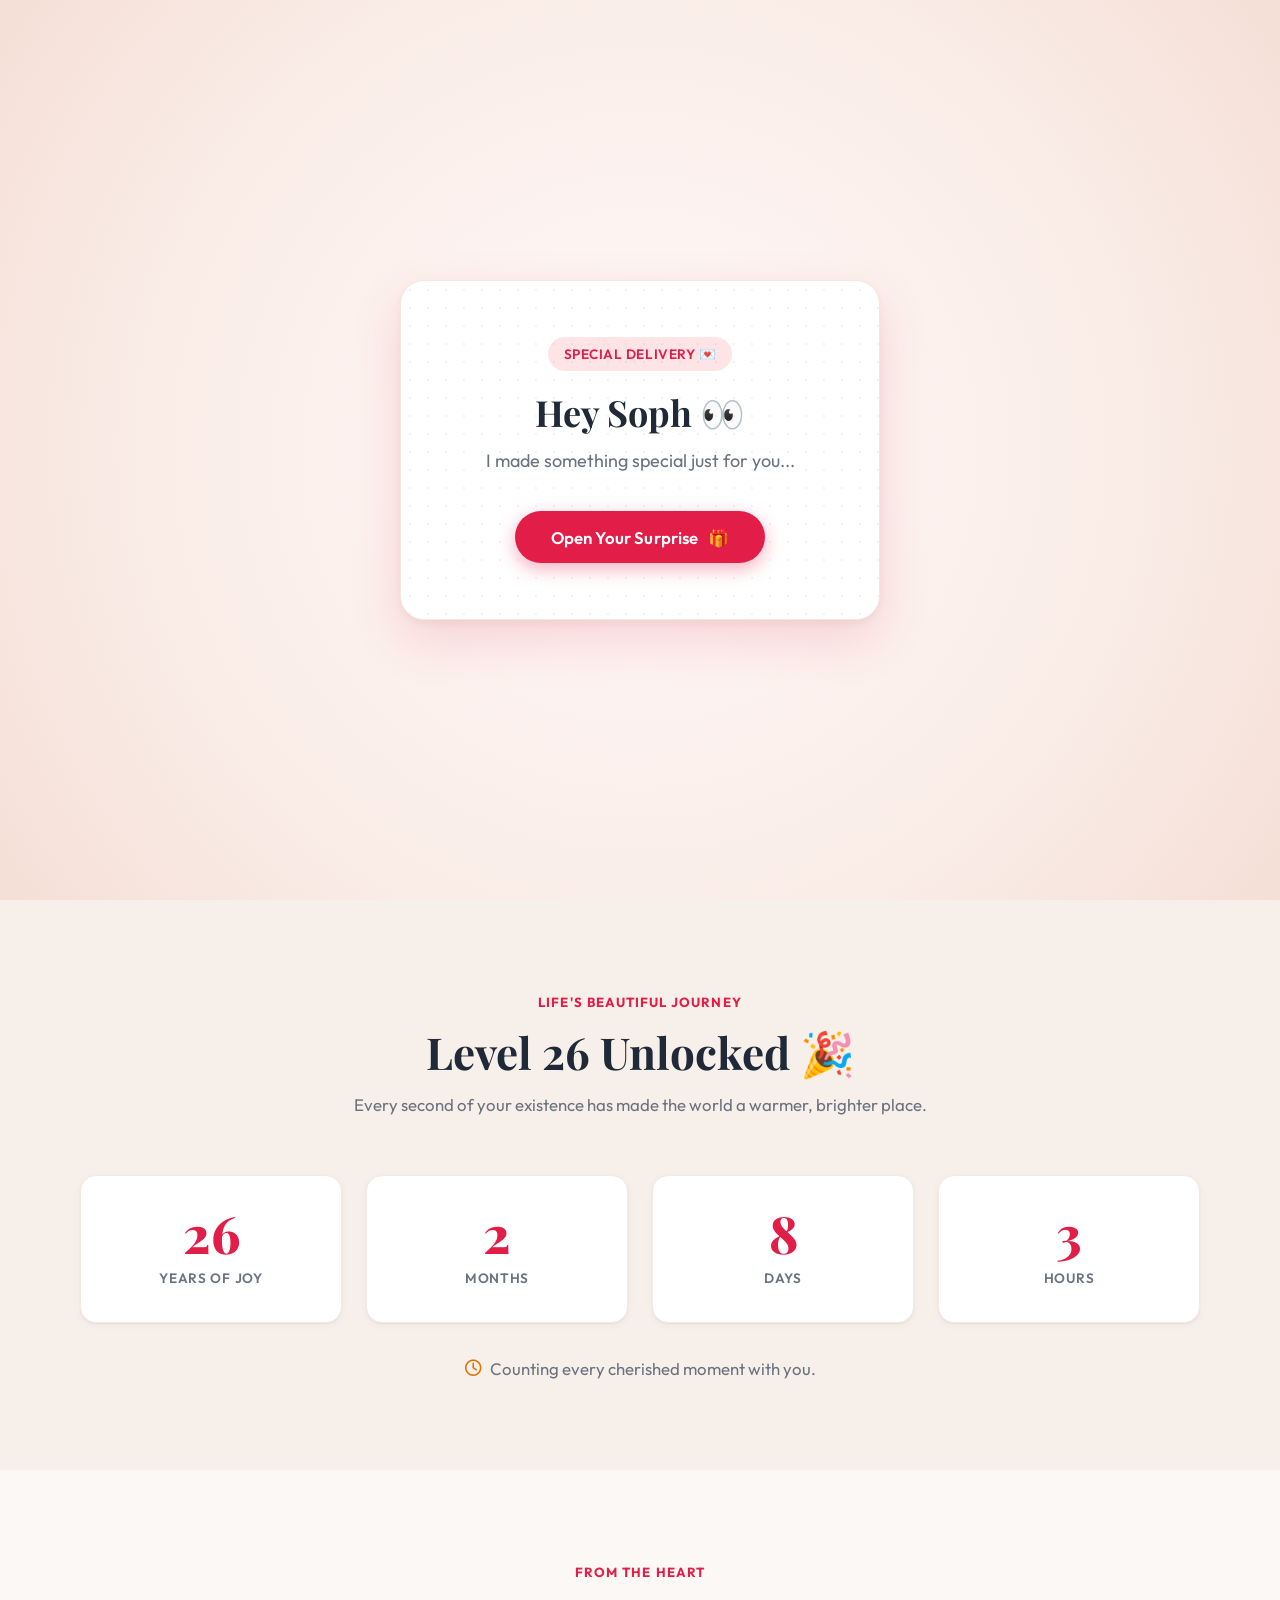
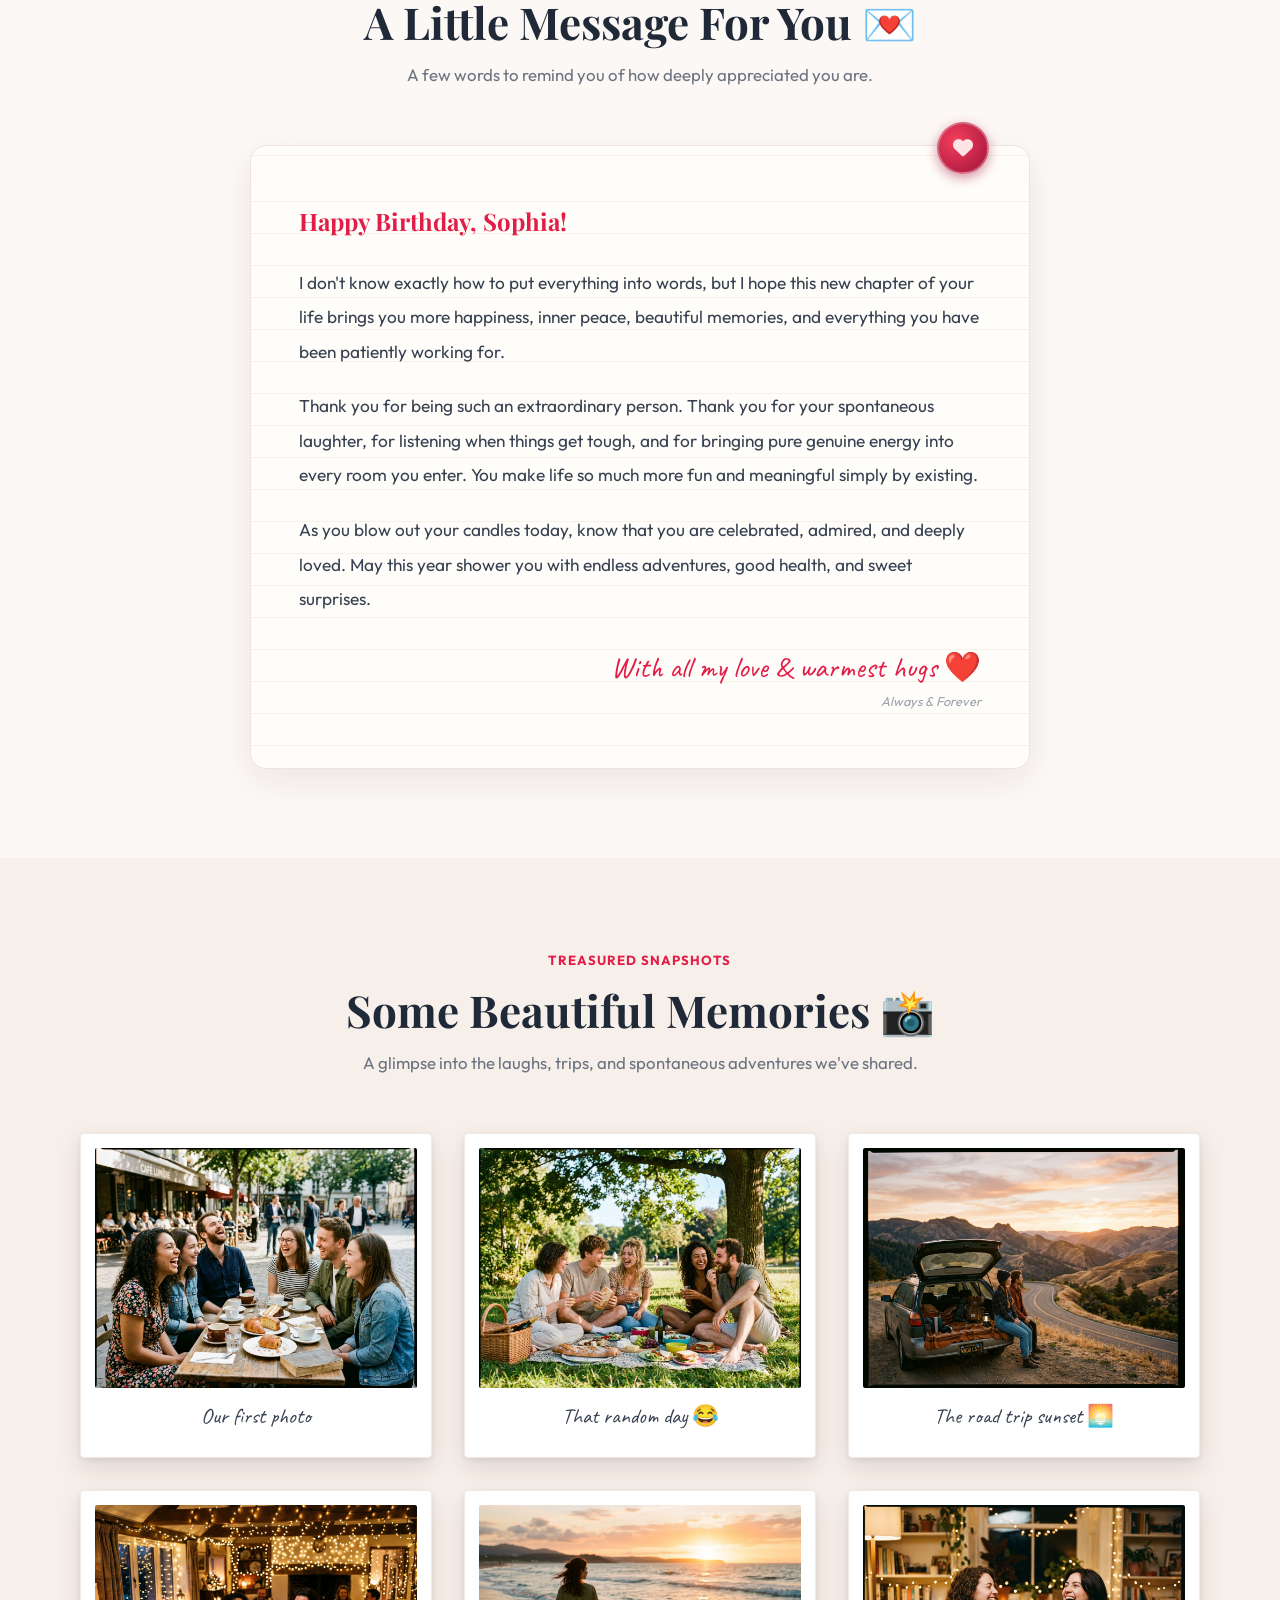
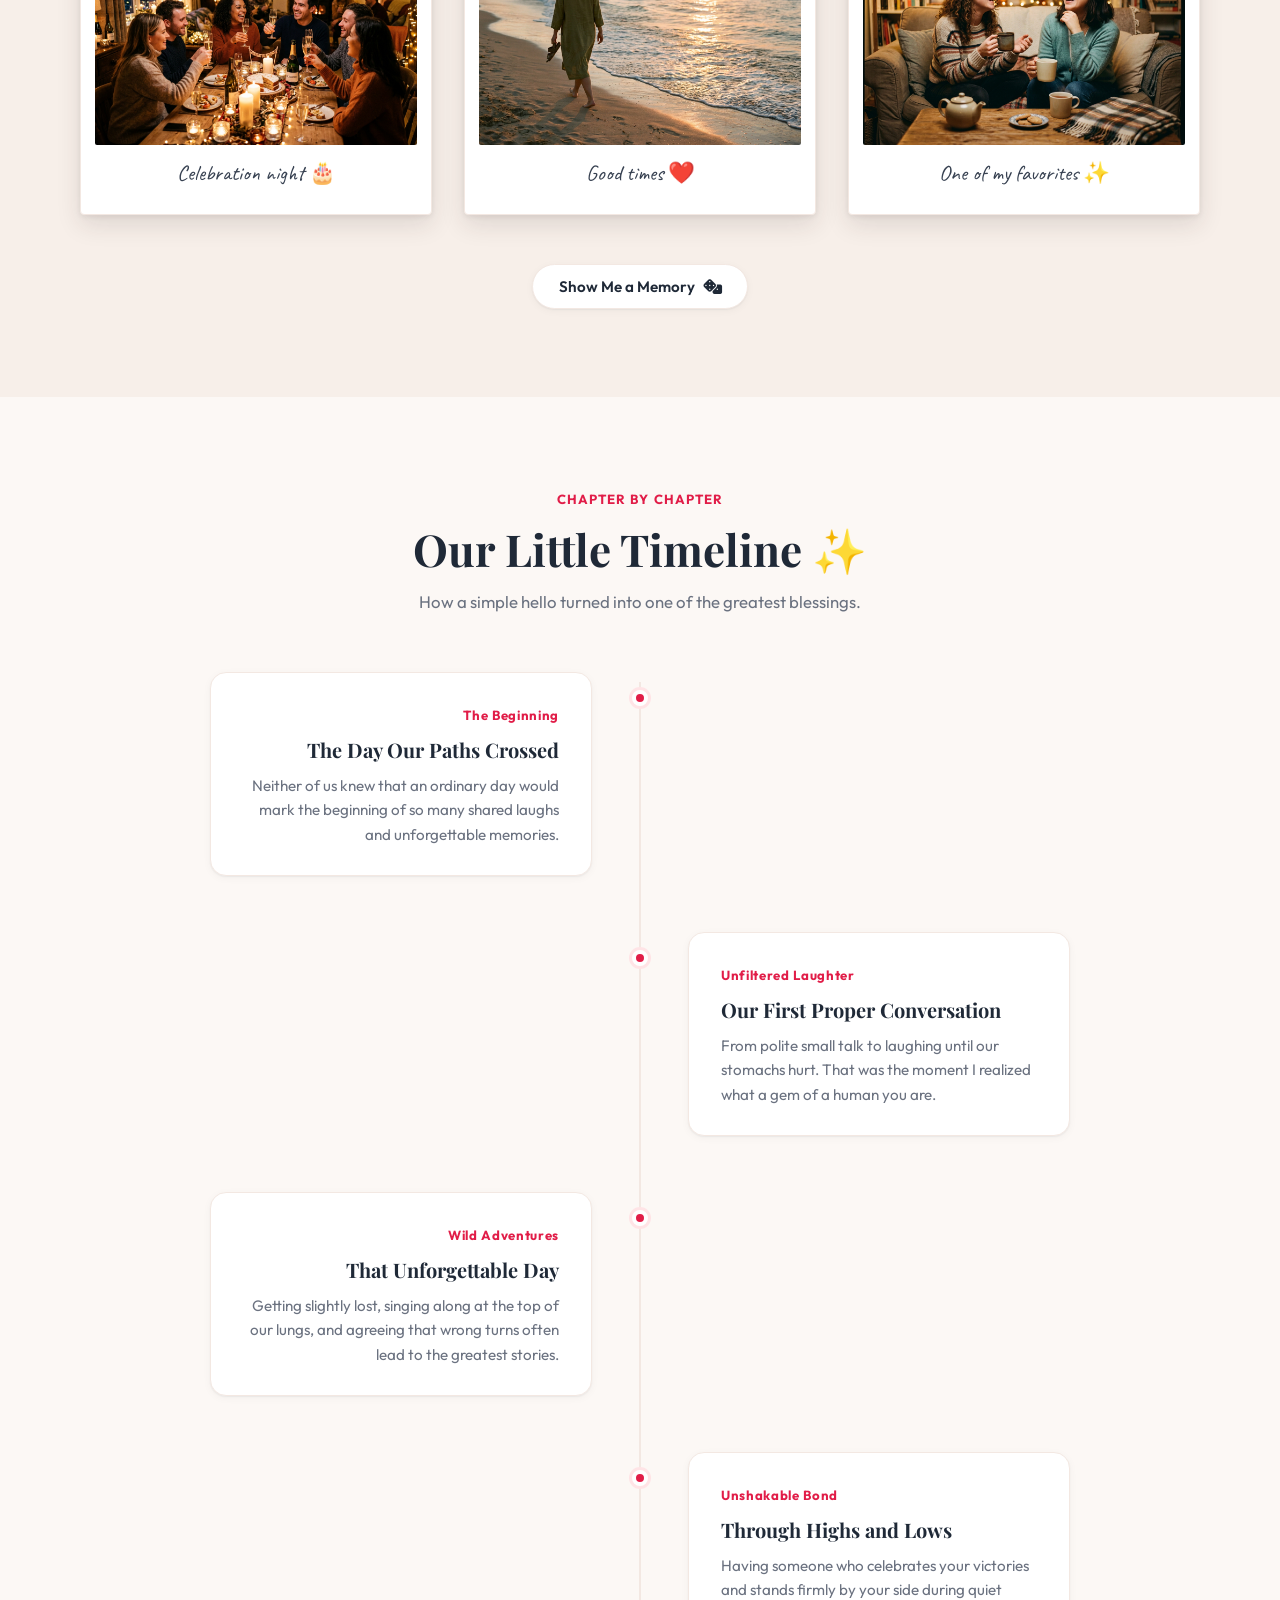
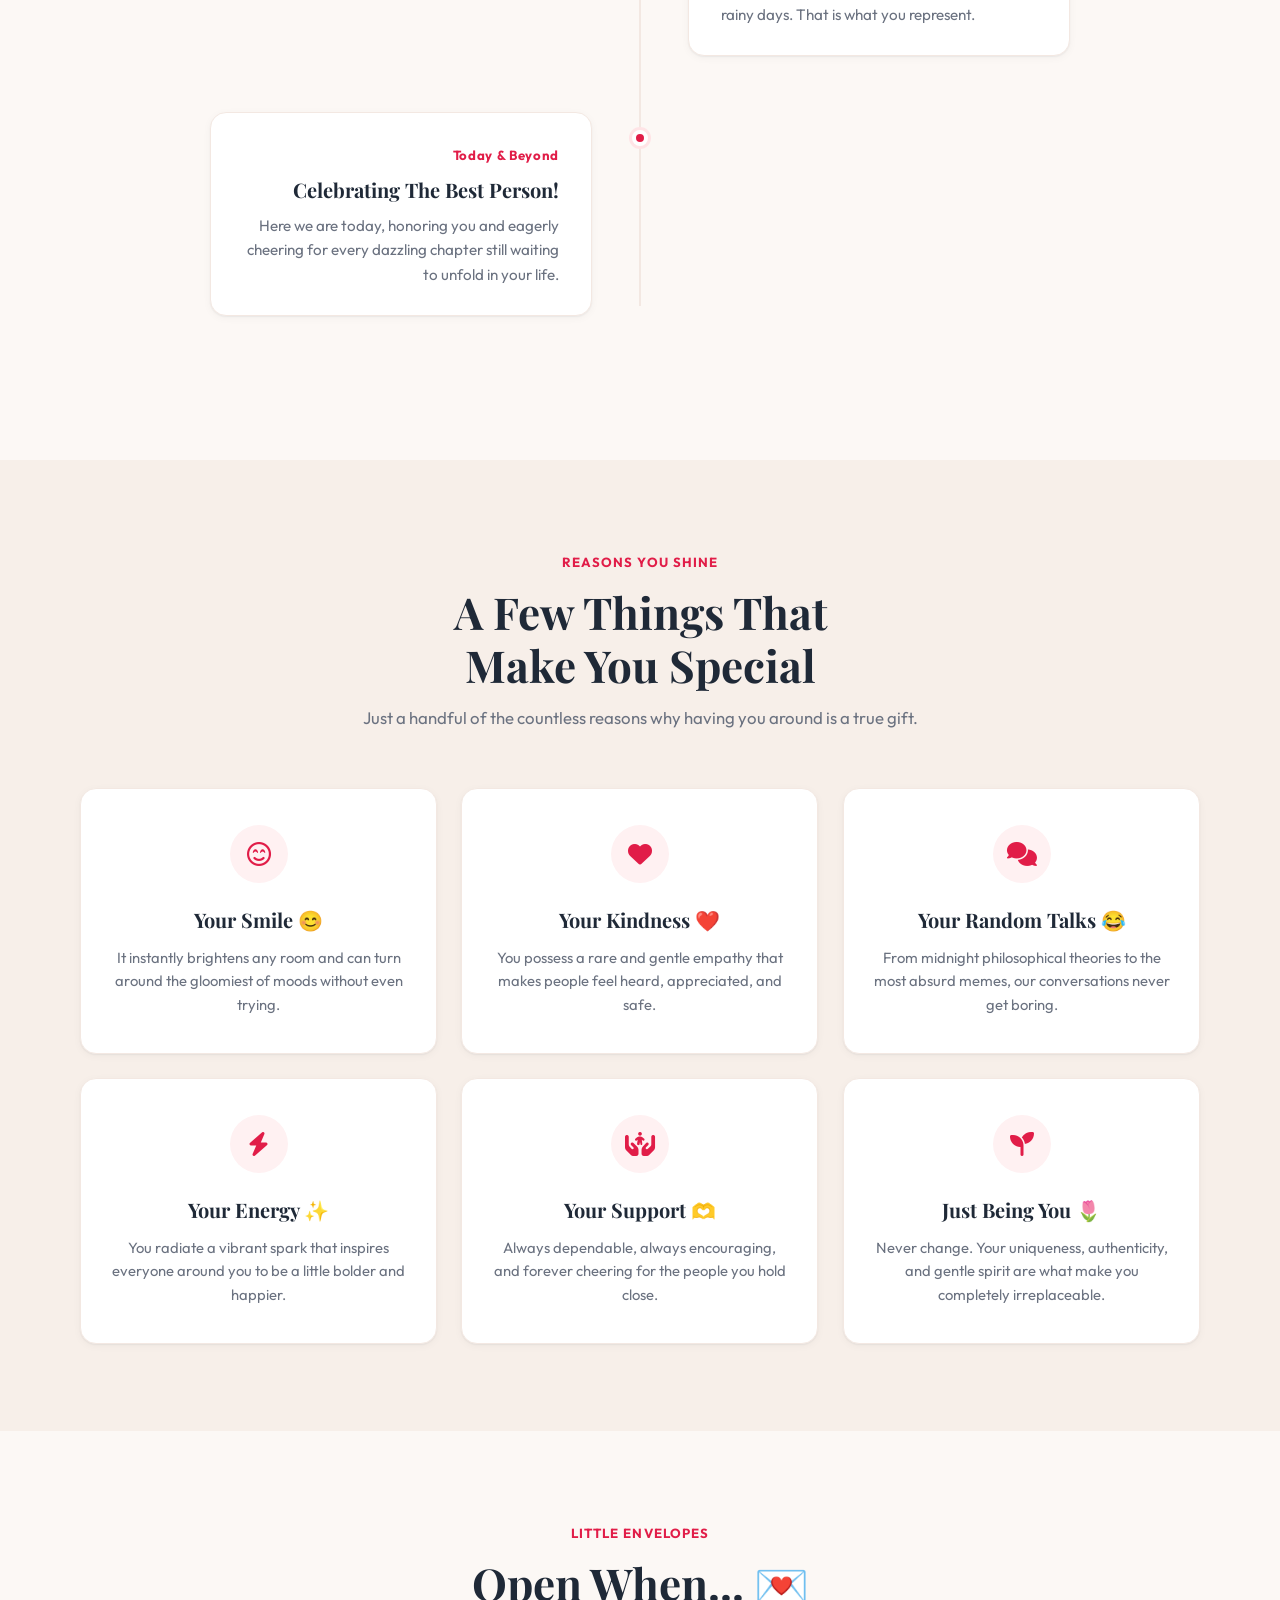
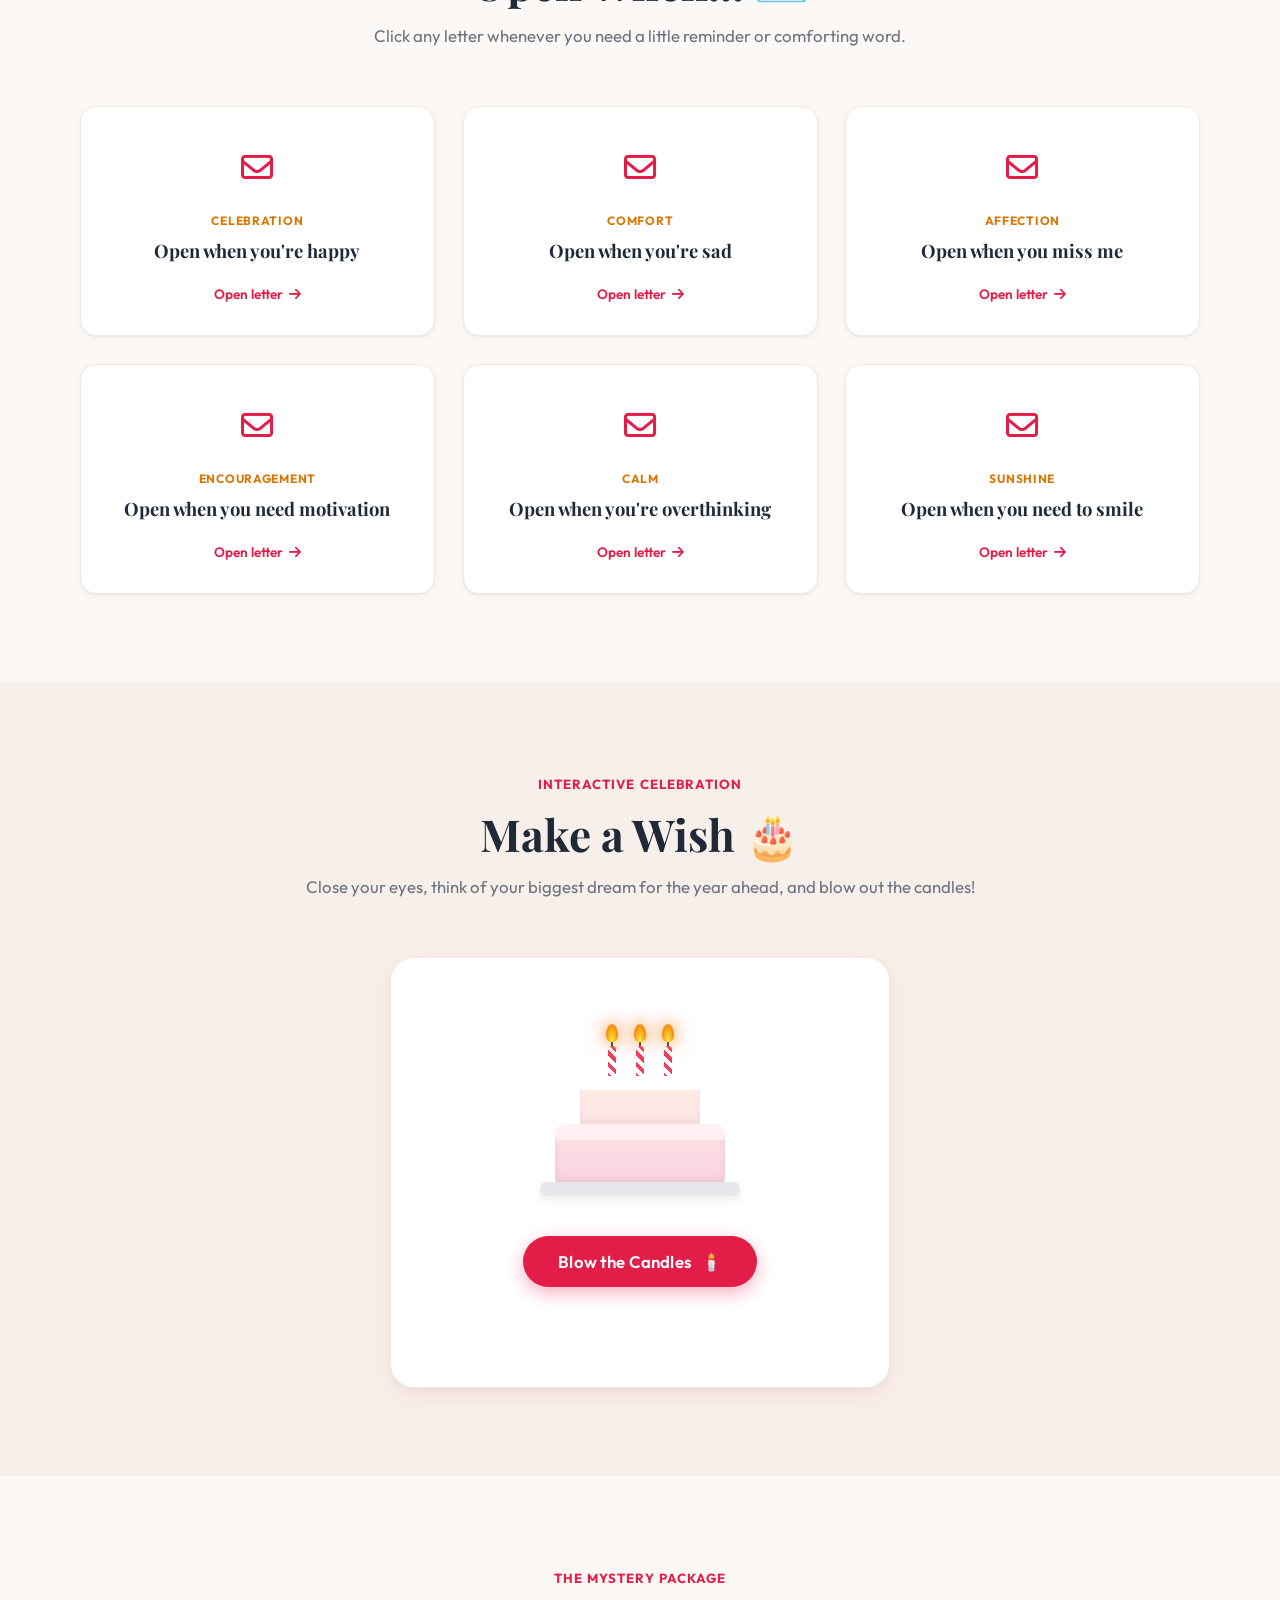
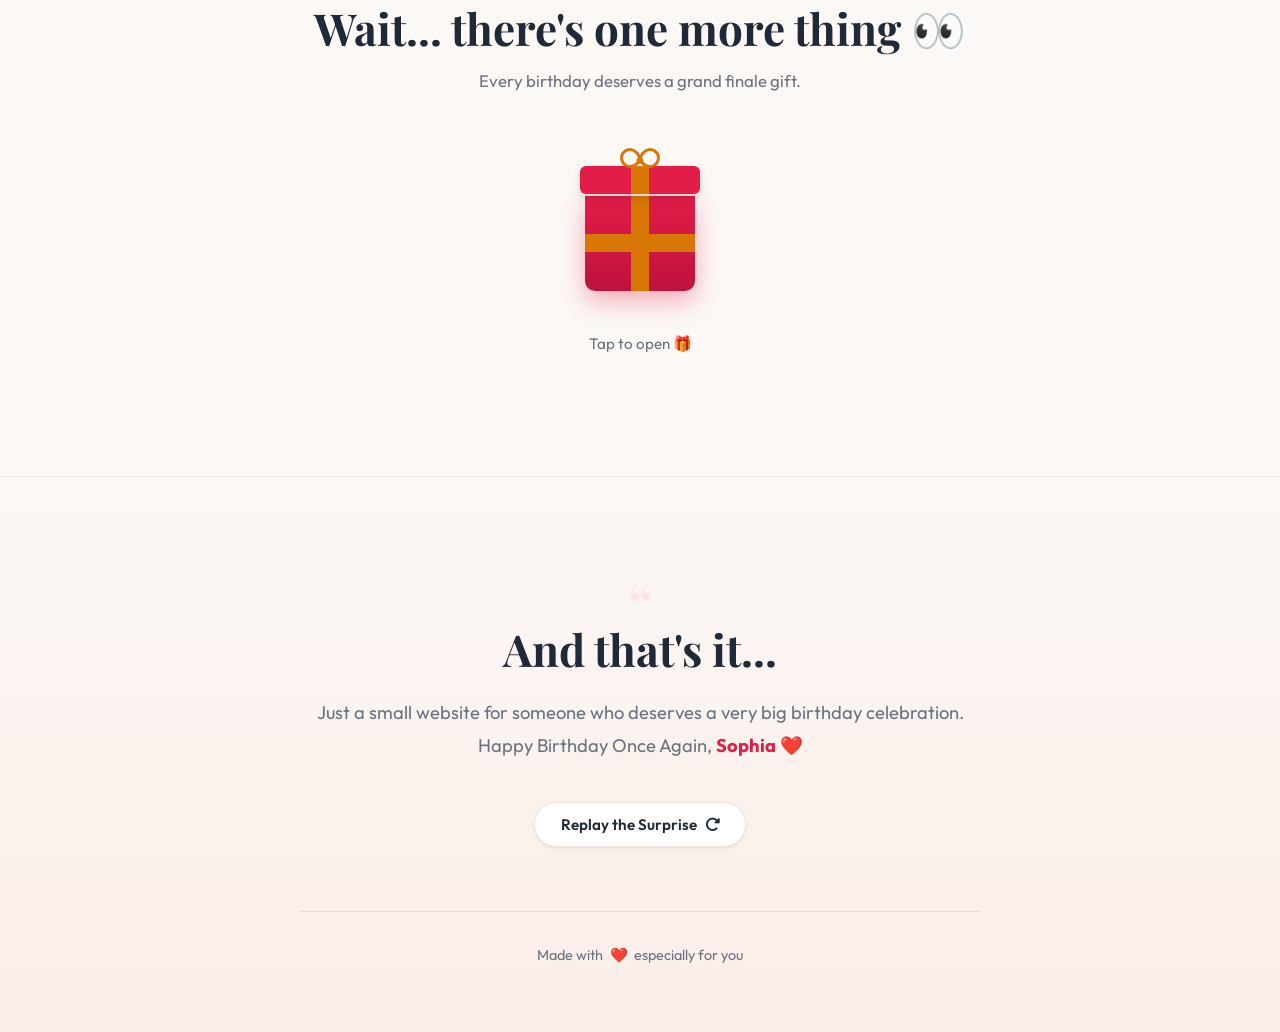
==== index.html @ d96f50bf "feat: initialize birthday surprise project Setup base structure including Vite, React, TypeScript, T" ====
<!DOCTYPE html>
<html lang="en">
<head>
  <meta charset="UTF-8" />
  <meta name="viewport" content="width=device-width, initial-scale=1.0" />
  <title>Birthday Surprise - Happy Birthday!</title>
  <meta name="description" content="A handcrafted, emotional, and interactive birthday surprise celebration website with music, photo memories, interactive cake, letters, and gift reveal." />
  <meta property="og:title" content="Birthday Surprise - Happy Birthday!" />
  <meta property="og:description" content="A handcrafted, emotional, and interactive birthday surprise celebration website with music, photo memories, interactive cake, letters, and gift reveal." />
  <meta property="og:type" content="website" />
  <meta name="twitter:card" content="summary_large_image" />

  <!-- Google Fonts -->
  <link rel="preconnect" href="https://fonts.googleapis.com" />
  <link rel="preconnect" href="https://fonts.gstatic.com" crossorigin />
  <link href="https://fonts.googleapis.com/css2?family=Caveat:wght@600;700&family=Outfit:wght@400;500;600;700&family=Playfair+Display:ital,wght@0,600;0,700;0,800;1,600&display=swap" rel="stylesheet" />

  <!-- Font Awesome 6 for icons -->
  <link rel="stylesheet" href="https://cdnjs.cloudflare.com/ajax/libs/font-awesome/6.5.1/css/all.min.css" integrity="sha512-DTOQO9RWCH3ppGqcWaEA1BIZOC6xxalwEsw9c2QQeAIftl+Vegovlnee1c9QX4TctnWMn13TZye+giMm8e2LwA==" crossorigin="anonymous" referrerpolicy="no-referrer" />

  <!-- Stylesheets -->
  <link rel="stylesheet" href="css/style.css" />
  <link rel="stylesheet" href="css/responsive.css" />
</head>
<body class="surprise-locked">

  <!-- Confetti Canvas -->
  <canvas id="confetti-canvas"></canvas>

  <!-- Ambient Floating Heart/Star Particles -->
  <div class="floating-background-decor" id="floating-background-decor" aria-hidden="true"></div>

  <!-- =========================================================================
       1. INTRO / SURPRISE SCREEN (FULLSCREEN OVERLAY)
       ========================================================================= -->
  <div class="intro-overlay" id="intro-overlay">
    <div class="intro-card">
      <div class="intro-decor-dots"></div>
      <span class="intro-badge">Special Delivery 💌</span>
      <h1 class="intro-title">Hey <span data-bind="nickname">Sophia</span> 👀</h1>
      <p class="intro-subtitle">I made something special just for you...</p>
      <button type="button" class="btn-primary" id="open-surprise-btn" aria-label="Open your birthday surprise">
        Open Your Surprise <span aria-hidden="true">🎁</span>
      </button>
    </div>
  </div>

  <!-- =========================================================================
       10. FLOATING MUSIC CONTROLLER
       ========================================================================= -->
  <button type="button" class="floating-music-btn" id="floating-music-btn" aria-label="Toggle background music">
    <div class="music-waves" aria-hidden="true">
      <span class="wave-bar"></span>
      <span class="wave-bar"></span>
      <span class="wave-bar"></span>
      <span class="wave-bar"></span>
    </div>
    <span class="music-label">Music On</span>
  </button>

  <!-- =========================================================================
       NAVIGATION BAR
       ========================================================================= -->
  <header class="top-header">
    <div class="header-inner">
      <a href="#" class="header-brand">
        <i class="fa-solid fa-cake-candles" aria-hidden="true"></i>
        <span>Celebrate You</span>
      </a>
      <nav class="header-nav">
        <a href="#hero" class="nav-link">Home</a>
        <a href="#age-section" class="nav-link">Milestone</a>
        <a href="#letter-section" class="nav-link">Letter</a>
        <a href="#gallery-section" class="nav-link">Memories</a>
        <a href="#timeline-section" class="nav-link">Timeline</a>
        <a href="#wishes-section" class="nav-link">Make a Wish</a>
      </nav>
      <div class="header-action">
        <a href="#gift-section" class="btn-primary" style="padding: 0.5rem 1.25rem; font-size: 0.85rem;">
          Open Gift 🎁
        </a>
      </div>
    </div>
  </header>

  <main>
    <!-- =======================================================================
         2. HERO SECTION
         ======================================================================= -->
    <section class="hero-section" id="hero">
      <div class="hero-container">
        <div class="hero-text-content">
          <div class="hero-kicker">
            <i class="fa-solid fa-sparkles" aria-hidden="true"></i>
            <span>Today is All About You</span>
          </div>
          <h1 class="hero-title">
            HAPPY BIRTHDAY 🎂<br />
            <span class="hero-name-highlight easter-egg-trigger" data-bind="name" title="Click me!">Sophia</span>
          </h1>
          <p class="hero-subtitle">
            Today isn't just another day. It's the day someone amazing, kind-hearted, and truly irreplaceable came into this world. ❤️
          </p>
          <div class="hero-cta-group">
            <a href="#letter-section" class="btn-primary">
              Read Your Letter <i class="fa-solid fa-envelope-open" aria-hidden="true"></i>
            </a>
            <a href="#wishes-section" class="btn-secondary">
              Blow Candles <i class="fa-solid fa-wand-magic-sparkles" aria-hidden="true"></i>
            </a>
          </div>
        </div>

        <div class="hero-image-wrapper">
          <div class="photo-frame-polaroid">
            <div class="washi-tape" aria-hidden="true"></div>
            <img src="images/birthday-person.jpg" alt="Photo of birthday person" />
            <div class="photo-polaroid-caption">
              The birthday star ✨
            </div>
            <div class="hero-floating-badge">
              <i class="fa-solid fa-crown" style="color: var(--color-accent);" aria-hidden="true"></i>
              <span>Deserving of the World</span>
            </div>
          </div>
        </div>
      </div>
    </section>

    <!-- =======================================================================
         3. BIRTHDAY COUNT / AGE (LEVEL UNLOCKED)
         ======================================================================= -->
    <section class="section section-alt" id="age-section">
      <div class="section-container">
        <div class="section-header reveal-on-scroll">
          <span class="section-tag">Life's Beautiful Journey</span>
          <h2 class="section-title">
            Level <span id="age-level-num">24</span> Unlocked 🎉
          </h2>
          <p class="section-subtitle">
            Every second of your existence has made the world a warmer, brighter place.
          </p>
        </div>

        <div class="age-counter-grid reveal-on-scroll">
          <div class="age-stat-card">
            <div class="age-num" id="age-years">24</div>
            <div class="age-label">Years of Joy</div>
          </div>
          <div class="age-stat-card">
            <div class="age-num" id="age-months">0</div>
            <div class="age-label">Months</div>
          </div>
          <div class="age-stat-card">
            <div class="age-num" id="age-days">0</div>
            <div class="age-label">Days</div>
          </div>
          <div class="age-stat-card">
            <div class="age-num" id="age-hours">0</div>
            <div class="age-label">Hours</div>
          </div>
        </div>

        <p class="age-footer-note reveal-on-scroll">
          <i class="fa-regular fa-clock" style="color: var(--color-accent);" aria-hidden="true"></i>
          <span>Counting every cherished moment with you.</span>
        </p>
      </div>
    </section>

    <!-- =======================================================================
         4. PERSONAL BIRTHDAY MESSAGE (LETTER STYLE)
         ======================================================================= -->
    <section class="section" id="letter-section">
      <div class="section-container">
        <div class="section-header reveal-on-scroll">
          <span class="section-tag">From the Heart</span>
          <h2 class="section-title">A Little Message For You 💌</h2>
          <p class="section-subtitle">A few words to remind you of how deeply appreciated you are.</p>
        </div>

        <div class="letter-wrapper reveal-on-scroll">
          <div class="letter-wax-seal" aria-hidden="true">
            <i class="fa-solid fa-heart"></i>
          </div>

          <h3 class="letter-salutation">
            Happy Birthday, <span data-bind="name">Sophia</span>!
          </h3>

          <div class="letter-body">
            <p>
              I don't know exactly how to put everything into words, but I hope this new chapter of your life brings you more happiness, inner peace, beautiful memories, and everything you have been patiently working for.
            </p>
            <p>
              Thank you for being such an extraordinary person. Thank you for your spontaneous laughter, for listening when things get tough, and for bringing pure genuine energy into every room you enter. You make life so much more fun and meaningful simply by existing.
            </p>
            <p>
              As you blow out your candles today, know that you are celebrated, admired, and deeply loved. May this year shower you with endless adventures, good health, and sweet surprises.
            </p>
          </div>

          <div class="letter-signoff">
            With all my love & warmest hugs ❤️
          </div>
          <div class="letter-date-stamp">
            Always & Forever
          </div>
        </div>
      </div>
    </section>

    <!-- =======================================================================
         5. PHOTO MEMORIES (POLAROID GALLERY)
         ======================================================================= -->
    <section class="section section-alt" id="gallery-section">
      <div class="section-container">
        <div class="section-header reveal-on-scroll">
          <span class="section-tag">Treasured Snapshots</span>
          <h2 class="section-title">Some Beautiful Memories 📸</h2>
          <p class="section-subtitle">A glimpse into the laughs, trips, and spontaneous adventures we've shared.</p>
        </div>

        <div class="gallery-grid">
          <!-- Photo 1 -->
          <div class="polaroid-card reveal-on-scroll" data-index="1">
            <div class="polaroid-img-box">
              <img src="images/memory-1.jpg" alt="Our first photo memory" loading="lazy" />
              <span class="polaroid-view-hint" aria-hidden="true"><i class="fa-solid fa-expand"></i></span>
            </div>
            <div class="polaroid-caption">Our first photo</div>
          </div>

          <!-- Photo 2 -->
          <div class="polaroid-card reveal-on-scroll" data-index="2">
            <div class="polaroid-img-box">
              <img src="images/memory-2.jpg" alt="Picnic in the park memory" loading="lazy" />
              <span class="polaroid-view-hint" aria-hidden="true"><i class="fa-solid fa-expand"></i></span>
            </div>
            <div class="polaroid-caption">That random day 😂</div>
          </div>

          <!-- Photo 3 -->
          <div class="polaroid-card reveal-on-scroll" data-index="3">
            <div class="polaroid-img-box">
              <img src="images/memory-3.jpg" alt="Road trip sunset memory" loading="lazy" />
              <span class="polaroid-view-hint" aria-hidden="true"><i class="fa-solid fa-expand"></i></span>
            </div>
            <div class="polaroid-caption">The road trip sunset 🌅</div>
          </div>

          <!-- Photo 4 -->
          <div class="polaroid-card reveal-on-scroll" data-index="4">
            <div class="polaroid-img-box">
              <img src="images/memory-4.jpg" alt="Celebration evening memory" loading="lazy" />
              <span class="polaroid-view-hint" aria-hidden="true"><i class="fa-solid fa-expand"></i></span>
            </div>
            <div class="polaroid-caption">Celebration night 🎂</div>
          </div>

          <!-- Photo 5 -->
          <div class="polaroid-card reveal-on-scroll" data-index="5">
            <div class="polaroid-img-box">
              <img src="images/memory-5.jpg" alt="Beach sunset walk memory" loading="lazy" />
              <span class="polaroid-view-hint" aria-hidden="true"><i class="fa-solid fa-expand"></i></span>
            </div>
            <div class="polaroid-caption">Good times ❤️</div>
          </div>

          <!-- Photo 6 -->
          <div class="polaroid-card reveal-on-scroll" data-index="6">
            <div class="polaroid-img-box">
              <img src="images/memory-6.jpg" alt="Cozy evening memory" loading="lazy" />
              <span class="polaroid-view-hint" aria-hidden="true"><i class="fa-solid fa-expand"></i></span>
            </div>
            <div class="polaroid-caption">One of my favorites ✨</div>
          </div>
        </div>

        <!-- 12. Random Memory Button -->
        <div class="random-memory-bar reveal-on-scroll">
          <button type="button" class="btn-secondary" id="random-memory-btn">
            Show Me a Memory <i class="fa-solid fa-dice" aria-hidden="true"></i>
          </button>
        </div>
      </div>
    </section>

    <!-- =======================================================================
         6. MEMORY TIMELINE
         ======================================================================= -->
    <section class="section" id="timeline-section">
      <div class="section-container">
        <div class="section-header reveal-on-scroll">
          <span class="section-tag">Chapter by Chapter</span>
          <h2 class="section-title">Our Little Timeline ✨</h2>
          <p class="section-subtitle">How a simple hello turned into one of the greatest blessings.</p>
        </div>

        <div class="timeline-container">
          <!-- Timeline Entry 1 -->
          <div class="timeline-item reveal-on-scroll">
            <div class="timeline-dot" aria-hidden="true"></div>
            <div class="timeline-card">
              <span class="timeline-date">The Beginning</span>
              <h3 class="timeline-title">The Day Our Paths Crossed</h3>
              <p class="timeline-desc">
                Neither of us knew that an ordinary day would mark the beginning of so many shared laughs and unforgettable memories.
              </p>
            </div>
          </div>

          <!-- Timeline Entry 2 -->
          <div class="timeline-item reveal-on-scroll">
            <div class="timeline-dot" aria-hidden="true"></div>
            <div class="timeline-card">
              <span class="timeline-date">Unfiltered Laughter</span>
              <h3 class="timeline-title">Our First Proper Conversation</h3>
              <p class="timeline-desc">
                From polite small talk to laughing until our stomachs hurt. That was the moment I realized what a gem of a human you are.
              </p>
            </div>
          </div>

          <!-- Timeline Entry 3 -->
          <div class="timeline-item reveal-on-scroll">
            <div class="timeline-dot" aria-hidden="true"></div>
            <div class="timeline-card">
              <span class="timeline-date">Wild Adventures</span>
              <h3 class="timeline-title">That Unforgettable Day</h3>
              <p class="timeline-desc">
                Getting slightly lost, singing along at the top of our lungs, and agreeing that wrong turns often lead to the greatest stories.
              </p>
            </div>
          </div>

          <!-- Timeline Entry 4 -->
          <div class="timeline-item reveal-on-scroll">
            <div class="timeline-dot" aria-hidden="true"></div>
            <div class="timeline-card">
              <span class="timeline-date">Unshakable Bond</span>
              <h3 class="timeline-title">Through Highs and Lows</h3>
              <p class="timeline-desc">
                Having someone who celebrates your victories and stands firmly by your side during quiet rainy days. That is what you represent.
              </p>
            </div>
          </div>

          <!-- Timeline Entry 5 -->
          <div class="timeline-item reveal-on-scroll">
            <div class="timeline-dot" aria-hidden="true"></div>
            <div class="timeline-card">
              <span class="timeline-date">Today & Beyond</span>
              <h3 class="timeline-title">Celebrating The Best Person!</h3>
              <p class="timeline-desc">
                Here we are today, honoring you and eagerly cheering for every dazzling chapter still waiting to unfold in your life.
              </p>
            </div>
          </div>
        </div>
      </div>
    </section>

    <!-- =======================================================================
         7. THINGS I APPRECIATE ABOUT YOU
         ======================================================================= -->
    <section class="section section-alt" id="appreciation-section">
      <div class="section-container">
        <div class="section-header reveal-on-scroll">
          <span class="section-tag">Reasons You Shine</span>
          <h2 class="section-title">A Few Things That Make You Special</h2>
          <p class="section-subtitle">Just a handful of the countless reasons why having you around is a true gift.</p>
        </div>

        <div class="appreciation-grid">
          <div class="appreciation-card reveal-on-scroll">
            <div class="appreciation-icon-box">
              <i class="fa-regular fa-face-smile-beam" aria-hidden="true"></i>
            </div>
            <h3 class="appreciation-title">Your Smile 😊</h3>
            <p class="appreciation-desc">
              It instantly brightens any room and can turn around the gloomiest of moods without even trying.
            </p>
          </div>

          <div class="appreciation-card reveal-on-scroll">
            <div class="appreciation-icon-box">
              <i class="fa-solid fa-heart" aria-hidden="true"></i>
            </div>
            <h3 class="appreciation-title">Your Kindness ❤️</h3>
            <p class="appreciation-desc">
              You possess a rare and gentle empathy that makes people feel heard, appreciated, and safe.
            </p>
          </div>

          <div class="appreciation-card reveal-on-scroll">
            <div class="appreciation-icon-box">
              <i class="fa-solid fa-comments" aria-hidden="true"></i>
            </div>
            <h3 class="appreciation-title">Your Random Talks 😂</h3>
            <p class="appreciation-desc">
              From midnight philosophical theories to the most absurd memes, our conversations never get boring.
            </p>
          </div>

          <div class="appreciation-card reveal-on-scroll">
            <div class="appreciation-icon-box">
              <i class="fa-solid fa-bolt" aria-hidden="true"></i>
            </div>
            <h3 class="appreciation-title">Your Energy ✨</h3>
            <p class="appreciation-desc">
              You radiate a vibrant spark that inspires everyone around you to be a little bolder and happier.
            </p>
          </div>

          <div class="appreciation-card reveal-on-scroll">
            <div class="appreciation-icon-box">
              <i class="fa-solid fa-hands-holding-child" aria-hidden="true"></i>
            </div>
            <h3 class="appreciation-title">Your Support 🫶</h3>
            <p class="appreciation-desc">
              Always dependable, always encouraging, and forever cheering for the people you hold close.
            </p>
          </div>

          <div class="appreciation-card reveal-on-scroll">
            <div class="appreciation-icon-box">
              <i class="fa-solid fa-seedling" aria-hidden="true"></i>
            </div>
            <h3 class="appreciation-title">Just Being You 🌷</h3>
            <p class="appreciation-desc">
              Never change. Your uniqueness, authenticity, and gentle spirit are what make you completely irreplaceable.
            </p>
          </div>
        </div>
      </div>
    </section>

    <!-- =======================================================================
         8. OPEN WHEN... LETTERS
         ======================================================================= -->
    <section class="section" id="letters-section">
      <div class="section-container">
        <div class="section-header reveal-on-scroll">
          <span class="section-tag">Little Envelopes</span>
          <h2 class="section-title">Open When... 💌</h2>
          <p class="section-subtitle">Click any letter whenever you need a little reminder or comforting word.</p>
        </div>

        <div class="letters-grid">
          <div class="envelope-card reveal-on-scroll" data-letter-type="happy">
            <div class="envelope-icon-wrap"><i class="fa-regular fa-envelope" aria-hidden="true"></i></div>
            <div class="envelope-tag">Celebration</div>
            <h3 class="envelope-title">Open when you're happy</h3>
            <span class="envelope-action-hint">Open letter <i class="fa-solid fa-arrow-right" aria-hidden="true"></i></span>
          </div>

          <div class="envelope-card reveal-on-scroll" data-letter-type="sad">
            <div class="envelope-icon-wrap"><i class="fa-regular fa-envelope" aria-hidden="true"></i></div>
            <div class="envelope-tag">Comfort</div>
            <h3 class="envelope-title">Open when you're sad</h3>
            <span class="envelope-action-hint">Open letter <i class="fa-solid fa-arrow-right" aria-hidden="true"></i></span>
          </div>

          <div class="envelope-card reveal-on-scroll" data-letter-type="miss">
            <div class="envelope-icon-wrap"><i class="fa-regular fa-envelope" aria-hidden="true"></i></div>
            <div class="envelope-tag">Affection</div>
            <h3 class="envelope-title">Open when you miss me</h3>
            <span class="envelope-action-hint">Open letter <i class="fa-solid fa-arrow-right" aria-hidden="true"></i></span>
          </div>

          <div class="envelope-card reveal-on-scroll" data-letter-type="motivation">
            <div class="envelope-icon-wrap"><i class="fa-regular fa-envelope" aria-hidden="true"></i></div>
            <div class="envelope-tag">Encouragement</div>
            <h3 class="envelope-title">Open when you need motivation</h3>
            <span class="envelope-action-hint">Open letter <i class="fa-solid fa-arrow-right" aria-hidden="true"></i></span>
          </div>

          <div class="envelope-card reveal-on-scroll" data-letter-type="overthinking">
            <div class="envelope-icon-wrap"><i class="fa-regular fa-envelope" aria-hidden="true"></i></div>
            <div class="envelope-tag">Calm</div>
            <h3 class="envelope-title">Open when you're overthinking</h3>
            <span class="envelope-action-hint">Open letter <i class="fa-solid fa-arrow-right" aria-hidden="true"></i></span>
          </div>

          <div class="envelope-card reveal-on-scroll" data-letter-type="smile">
            <div class="envelope-icon-wrap"><i class="fa-regular fa-envelope" aria-hidden="true"></i></div>
            <div class="envelope-tag">Sunshine</div>
            <h3 class="envelope-title">Open when you need to smile</h3>
            <span class="envelope-action-hint">Open letter <i class="fa-solid fa-arrow-right" aria-hidden="true"></i></span>
          </div>
        </div>
      </div>
    </section>

    <!-- =======================================================================
         11. BIRTHDAY WISH / CANDLE INTERACTION
         ======================================================================= -->
    <section class="section section-alt" id="wishes-section">
      <div class="section-container">
        <div class="section-header reveal-on-scroll">
          <span class="section-tag">Interactive Celebration</span>
          <h2 class="section-title">Make a Wish 🎂</h2>
          <p class="section-subtitle">Close your eyes, think of your biggest dream for the year ahead, and blow out the candles!</p>
        </div>

        <div class="cake-interactive-box reveal-on-scroll">
          <div class="cake-scene">
            <div class="candles-row">
              <div class="candle">
                <div class="candle-wick"></div>
                <div class="flame"></div>
                <div class="smoke"></div>
              </div>
              <div class="candle">
                <div class="candle-wick"></div>
                <div class="flame"></div>
                <div class="smoke"></div>
              </div>
              <div class="candle">
                <div class="candle-wick"></div>
                <div class="flame"></div>
                <div class="smoke"></div>
              </div>
            </div>

            <div class="cake-tier-top"></div>
            <div class="cake-tier-bottom"></div>
            <div class="cake-plate"></div>
          </div>

          <button type="button" class="btn-primary" id="blow-candles-btn">
            Blow the Candles <span aria-hidden="true">🕯️</span>
          </button>

          <div class="wish-result-message" id="wish-result-message">
            May your wish come true ❤️
          </div>
        </div>
      </div>
    </section>

    <!-- =======================================================================
         9. SURPRISE GIFT SECTION
         ======================================================================= -->
    <section class="section" id="gift-section">
      <div class="section-container">
        <div class="section-header reveal-on-scroll">
          <span class="section-tag">The Mystery Package</span>
          <h2 class="section-title">Wait... there's one more thing 👀</h2>
          <p class="section-subtitle">Every birthday deserves a grand finale gift.</p>
        </div>

        <div class="gift-interactive-box reveal-on-scroll">
          <div class="gift-box-wrapper" id="gift-box-wrapper" title="Click to open your gift!">
            <div class="gift-lid">
              <div class="gift-bow"></div>
              <div class="gift-lid-ribbon"></div>
            </div>
            <div class="gift-body">
              <div class="gift-body-ribbon-v"></div>
              <div class="gift-body-ribbon-h"></div>
            </div>
          </div>
          <p style="font-size: 0.95rem; color: var(--color-text-muted); margin-bottom: 2rem;">
            Tap to open 🎁
          </p>

          <div class="gift-revealed-content" id="gift-revealed-content">
            <span class="gift-revealed-badge">Birthday Pass</span>
            <h3 class="gift-revealed-title">
              Happy Birthday, <span data-bind="name">Sophia</span>! 🎉❤️
            </h3>
            <p class="gift-revealed-text">
              My gift to you isn't just this website. It's a promise to always be in your corner, celebrating your achievements, sharing good coffee, and cheering you on. Plus, a little celebratory voucher for you!
            </p>

            <div class="gift-coupon-box">
              <div class="coupon-details">
                <h4>VIP Birthday Treat 🍰☕</h4>
                <p>Valid for dinner, coffee, or dessert anywhere you pick — on me!</p>
              </div>
              <div class="coupon-stamp">No Expiry Date</div>
            </div>
          </div>
        </div>
      </div>
    </section>

    <!-- =======================================================================
         14. FINAL SECTION
         ======================================================================= -->
    <section class="final-section">
      <div class="final-container">
        <div class="final-quote-mark" aria-hidden="true">“</div>
        <h2 class="final-title">And that's it...</h2>
        <p class="final-message">
          Just a small website for someone who deserves a very big birthday celebration.<br />
          Happy Birthday Once Again, <span class="easter-egg-trigger" data-bind="name" style="cursor: pointer; color: var(--color-primary); font-weight: 700;">Sophia</span> ❤️
        </p>

        <div class="replay-button-wrap">
          <button type="button" class="btn-secondary" id="replay-surprise-btn">
            Replay the Surprise <i class="fa-solid fa-rotate-right" aria-hidden="true"></i>
          </button>
        </div>

        <footer class="footer-credits">
          <span>Made with</span>
          <span class="heart-icon" aria-hidden="true">❤️</span>
          <span>especially for you</span>
        </footer>
      </div>
    </section>
  </main>

  <!-- =========================================================================
       MODALS: LIGHTBOX, ENVELOPE LETTER & SECRET EASTER EGG
       ========================================================================= -->

  <!-- Fullscreen Lightbox Modal -->
  <div class="lightbox-modal" id="lightbox-modal" role="dialog" aria-modal="true" aria-label="Photo gallery preview">
    <div class="lightbox-container">
      <button type="button" class="lightbox-close-btn" id="lightbox-close-btn" aria-label="Close modal">
        <i class="fa-solid fa-xmark"></i>
      </button>
      <button type="button" class="lightbox-nav-btn lightbox-prev" id="lightbox-prev" aria-label="Previous photo">
        <i class="fa-solid fa-chevron-left"></i>
      </button>
      <button type="button" class="lightbox-nav-btn lightbox-next" id="lightbox-next" aria-label="Next photo">
        <i class="fa-solid fa-chevron-right"></i>
      </button>

      <div class="lightbox-img-wrapper">
        <img id="lightbox-img" src="" alt="Memory preview" />
      </div>

      <div class="lightbox-caption-bar">
        <div class="lightbox-caption-text" id="lightbox-caption-text"></div>
        <div class="lightbox-counter" id="lightbox-counter"></div>
      </div>
    </div>
  </div>

  <!-- Open When Letter Modal -->
  <div class="letter-modal" id="letter-modal" role="dialog" aria-modal="true" aria-label="Letter message">
    <div class="letter-modal-card">
      <button type="button" class="letter-modal-close-btn" id="letter-modal-close-btn" aria-label="Close letter">
        <i class="fa-solid fa-xmark"></i>
      </button>
      <div class="letter-modal-header">
        <div class="letter-modal-kicker" id="letter-modal-kicker">Open When</div>
        <h3 class="letter-modal-title" id="letter-modal-title">Letter Title</h3>
      </div>
      <div class="letter-modal-content" id="letter-modal-content"></div>
      <div style="text-align: right;">
        <button type="button" class="btn-primary" onclick="document.getElementById('letter-modal').classList.remove('active')">
          Close Letter ❤️
        </button>
      </div>
    </div>
  </div>

  <!-- 13. Secret Easter Egg Modal -->
  <div class="easter-egg-modal" id="easter-egg-modal" role="dialog" aria-modal="true" aria-label="Easter egg surprise">
    <div class="easter-egg-card">
      <span class="easter-egg-emoji">🎉🦆✨</span>
      <h3 class="easter-egg-title">You actually clicked it 5 times? 😂❤️</h3>
      <p class="easter-egg-desc">
        Curiosity looks adorable on you! You found the secret hidden easter egg! Here is an extra wish just for you: May your day be packed with endless laughter, sweet treats, and zero worries!
      </p>
      <button type="button" class="btn-primary" id="easter-egg-close-btn">
        You Caught Me! 🥰
      </button>
    </div>
  </div>

  <!-- Scripts -->
  <script src="js/main.js"></script>
</body>
</html>
---- css/style.css ----
/* ==========================================================================
   BIRTHDAY SURPRISE WEBSITE - CORE STYLES
   Crafted with love, warmth, and attention to detail.
   ========================================================================== */

/* --------------------------------------------------------------------------
   1. CSS VARIABLES & DESIGN SYSTEM
   -------------------------------------------------------------------------- */
:root {
  /* Warm, emotional color palette */
  --color-bg: #FCF8F5;
  --color-bg-alt: #F7EFE9;
  --color-card-bg: #FFFFFF;
  --color-surface: #FFFFFF;
  --color-primary: #E11D48;        /* Soft vibrant rose */
  --color-primary-hover: #BE123C;
  --color-primary-light: #FFE4E6;  /* Soft blush */
  --color-primary-tint: #FFF1F2;
  --color-accent: #D97706;         /* Warm amber / champagne gold */
  --color-accent-light: #FEF3C7;
  --color-text-main: #1F2937;      /* High-contrast dark charcoal */
  --color-text-muted: #6B7280;     /* Readable warm gray */
  --color-text-light: #9CA3AF;
  --color-border: #F3E8E2;
  --color-border-hover: #E7D5CB;

  /* Typography */
  --font-serif: 'Playfair Display', Georgia, serif;
  --font-sans: 'Outfit', -apple-system, BlinkMacSystemFont, "Segoe UI", Roboto, sans-serif;
  --font-handwriting: 'Caveat', cursive, sans-serif;

  /* Shadows */
  --shadow-sm: 0 2px 8px rgba(31, 41, 55, 0.04), 0 1px 2px rgba(31, 41, 55, 0.06);
  --shadow-md: 0 8px 24px rgba(225, 29, 72, 0.07), 0 3px 8px rgba(31, 41, 55, 0.04);
  --shadow-lg: 0 16px 36px rgba(225, 29, 72, 0.10), 0 6px 16px rgba(31, 41, 55, 0.06);
  --shadow-polaroid: 0 10px 25px rgba(50, 30, 35, 0.12), 0 2px 6px rgba(50, 30, 35, 0.08);

  /* Radius */
  --radius-sm: 8px;
  --radius-md: 16px;
  --radius-lg: 24px;
  --radius-full: 9999px;

  /* Transitions */
  --transition-fast: 0.18s cubic-bezier(0.16, 1, 0.3, 1);
  --transition-normal: 0.3s cubic-bezier(0.16, 1, 0.3, 1);
  --transition-slow: 0.6s cubic-bezier(0.16, 1, 0.3, 1);

  /* Layout */
  --container-max: 1120px;
  --nav-height: 70px;
}

/* --------------------------------------------------------------------------
   2. RESET & BASE
   -------------------------------------------------------------------------- */
*, *::before, *::after {
  box-sizing: border-box;
  margin: 0;
  padding: 0;
}

html {
  scroll-behavior: smooth;
  font-size: 16px;
  -webkit-font-smoothing: antialiased;
  -moz-osx-font-smoothing: grayscale;
}

body {
  font-family: var(--font-sans);
  background-color: var(--color-bg);
  color: var(--color-text-main);
  line-height: 1.65;
  overflow-x: hidden;
  position: relative;
  min-height: 100vh;
}

body.surprise-locked {
  overflow: hidden;
  height: 100vh;
}

img {
  max-width: 100%;
  height: auto;
  display: block;
}

button {
  font-family: inherit;
  cursor: pointer;
  border: none;
  background: none;
  outline: none;
}

button:focus-visible,
a:focus-visible {
  outline: 2px solid var(--color-primary);
  outline-offset: 3px;
}

a {
  color: inherit;
  text-decoration: none;
}

/* --------------------------------------------------------------------------
   3. BACKGROUND PARTICLES & CANVAS
   -------------------------------------------------------------------------- */
#confetti-canvas {
  position: fixed;
  top: 0;
  left: 0;
  width: 100vw;
  height: 100vh;
  pointer-events: none;
  z-index: 9999;
}

.floating-background-decor {
  position: fixed;
  top: 0;
  left: 0;
  width: 100vw;
  height: 100vh;
  pointer-events: none;
  z-index: 0;
  overflow: hidden;
}

.decor-item {
  position: absolute;
  color: rgba(225, 29, 72, 0.12);
  font-size: 1.25rem;
  animation: floatDecor 18s linear infinite;
  user-select: none;
}

@keyframes floatDecor {
  0% {
    transform: translateY(105vh) rotate(0deg) scale(0.8);
    opacity: 0;
  }
  15% {
    opacity: 0.8;
  }
  85% {
    opacity: 0.8;
  }
  100% {
    transform: translateY(-15vh) rotate(360deg) scale(1.1);
    opacity: 0;
  }
}

/* --------------------------------------------------------------------------
   4. INTRO / SURPRISE OVERLAY (SECTION 1)
   -------------------------------------------------------------------------- */
.intro-overlay {
  position: fixed;
  inset: 0;
  background: radial-gradient(circle at center, #FFF8F6 0%, #FAEDE8 60%, #F5DFD7 100%);
  z-index: 9000;
  display: flex;
  align-items: center;
  justify-content: center;
  padding: 1.5rem;
  transition: opacity 0.8s cubic-bezier(0.16, 1, 0.3, 1), visibility 0.8s;
}

.intro-overlay.hidden {
  opacity: 0;
  visibility: hidden;
  pointer-events: none;
}

.intro-card {
  background: var(--color-card-bg);
  padding: 3.5rem 2.5rem;
  border-radius: var(--radius-lg);
  box-shadow: 0 20px 50px rgba(225, 29, 72, 0.15), 0 4px 12px rgba(31, 41, 55, 0.05);
  border: 1px solid var(--color-border);
  text-align: center;
  max-width: 480px;
  width: 100%;
  position: relative;
  overflow: hidden;
  animation: introPopIn 0.8s cubic-bezier(0.16, 1, 0.3, 1) forwards;
}

.intro-badge {
  display: inline-block;
  font-size: 0.85rem;
  font-weight: 600;
  color: var(--color-primary);
  background: var(--color-primary-light);
  padding: 0.35rem 1rem;
  border-radius: var(--radius-full);
  margin-bottom: 1.25rem;
  letter-spacing: 0.04em;
  text-transform: uppercase;
}

.intro-title {
  font-family: var(--font-serif);
  font-size: 2.25rem;
  font-weight: 700;
  color: var(--color-text-main);
  margin-bottom: 0.75rem;
  line-height: 1.2;
}

.intro-subtitle {
  font-size: 1.125rem;
  color: var(--color-text-muted);
  margin-bottom: 2.25rem;
}

.btn-primary {
  display: inline-flex;
  align-items: center;
  justify-content: center;
  gap: 0.6rem;
  background: var(--color-primary);
  color: #FFFFFF;
  padding: 0.95rem 2.2rem;
  border-radius: var(--radius-full);
  font-size: 1.05rem;
  font-weight: 600;
  letter-spacing: 0.01em;
  box-shadow: 0 6px 18px rgba(225, 29, 72, 0.35);
  transition: transform var(--transition-fast), background-color var(--transition-fast), box-shadow var(--transition-fast);
}

.btn-primary:hover {
  background: var(--color-primary-hover);
  transform: translateY(-2px) scale(1.02);
  box-shadow: 0 10px 24px rgba(225, 29, 72, 0.42);
}

.btn-primary:active {
  transform: translateY(0) scale(0.99);
}

.btn-secondary {
  display: inline-flex;
  align-items: center;
  justify-content: center;
  gap: 0.5rem;
  background: #FFFFFF;
  color: var(--color-text-main);
  border: 1px solid var(--color-border);
  padding: 0.75rem 1.6rem;
  border-radius: var(--radius-full);
  font-size: 0.95rem;
  font-weight: 600;
  box-shadow: var(--shadow-sm);
  transition: all var(--transition-fast);
}

.btn-secondary:hover {
  border-color: var(--color-primary);
  color: var(--color-primary);
  transform: translateY(-2px);
  box-shadow: var(--shadow-md);
}

.intro-decor-dots {
  position: absolute;
  inset: 0;
  background-image: radial-gradient(rgba(225, 29, 72, 0.08) 1.5px, transparent 1.5px);
  background-size: 18px 18px;
  pointer-events: none;
}

@keyframes introPopIn {
  from {
    opacity: 0;
    transform: translateY(24px) scale(0.96);
  }
  to {
    opacity: 1;
    transform: translateY(0) scale(1);
  }
}

/* --------------------------------------------------------------------------
   5. NAVIGATION / HEADER (TOP BAR)
   -------------------------------------------------------------------------- */
.top-header {
  position: sticky;
  top: 0;
  z-index: 100;
  background: rgba(252, 248, 245, 0.92);
  backdrop-filter: blur(12px);
  -webkit-backdrop-filter: blur(12px);
  border-bottom: 1px solid rgba(243, 232, 226, 0.8);
  height: var(--nav-height);
  display: flex;
  align-items: center;
}

.header-inner {
  max-width: var(--container-max);
  margin: 0 auto;
  padding: 0 1.5rem;
  width: 100%;
  display: flex;
  align-items: center;
  justify-content: space-between;
}

.header-brand {
  font-family: var(--font-serif);
  font-size: 1.25rem;
  font-weight: 700;
  color: var(--color-primary);
  display: flex;
  align-items: center;
  gap: 0.5rem;
}

.header-nav {
  display: flex;
  align-items: center;
  gap: 1.75rem;
}

.nav-link {
  font-size: 0.9rem;
  font-weight: 500;
  color: var(--color-text-muted);
  transition: color var(--transition-fast);
  position: relative;
  padding: 0.25rem 0;
}

.nav-link::after {
  content: '';
  position: absolute;
  bottom: 0;
  left: 0;
  width: 0;
  height: 2px;
  background-color: var(--color-primary);
  transition: width var(--transition-fast);
  border-radius: var(--radius-full);
}

.nav-link:hover {
  color: var(--color-primary);
}

.nav-link:hover::after {
  width: 100%;
}

.header-action {
  display: flex;
  align-items: center;
  gap: 0.75rem;
}

/* --------------------------------------------------------------------------
   6. FLOATING MUSIC CONTROLLER (SECTION 10)
   -------------------------------------------------------------------------- */
.floating-music-btn {
  position: fixed;
  bottom: 1.75rem;
  right: 1.75rem;
  z-index: 1000;
  display: flex;
  align-items: center;
  gap: 0.6rem;
  background: #FFFFFF;
  color: var(--color-text-main);
  padding: 0.65rem 1.1rem;
  border-radius: var(--radius-full);
  box-shadow: 0 8px 24px rgba(31, 41, 55, 0.12), 0 2px 6px rgba(225, 29, 72, 0.1);
  border: 1px solid var(--color-border);
  transition: all var(--transition-fast);
}

.floating-music-btn:hover {
  transform: translateY(-2px) scale(1.02);
  border-color: var(--color-primary);
  color: var(--color-primary);
}

.music-waves {
  display: flex;
  align-items: flex-end;
  gap: 2.5px;
  height: 14px;
}

.wave-bar {
  width: 2.5px;
  background-color: var(--color-primary);
  border-radius: 1px;
  height: 4px;
  transition: height 0.2s ease;
}

.floating-music-btn.playing .wave-bar:nth-child(1) {
  animation: musicWave 1.1s ease-in-out infinite;
}
.floating-music-btn.playing .wave-bar:nth-child(2) {
  animation: musicWave 0.9s ease-in-out 0.2s infinite;
}
.floating-music-btn.playing .wave-bar:nth-child(3) {
  animation: musicWave 1.2s ease-in-out 0.4s infinite;
}
.floating-music-btn.playing .wave-bar:nth-child(4) {
  animation: musicWave 0.8s ease-in-out 0.1s infinite;
}

@keyframes musicWave {
  0%, 100% { height: 3px; }
  50% { height: 14px; }
}

.music-label {
  font-size: 0.825rem;
  font-weight: 600;
  letter-spacing: 0.01em;
}

/* --------------------------------------------------------------------------
   7. HERO SECTION (SECTION 2)
   -------------------------------------------------------------------------- */
.hero-section {
  position: relative;
  padding: 4.5rem 1.5rem 5rem;
  min-height: calc(100vh - var(--nav-height));
  display: flex;
  align-items: center;
  justify-content: center;
  overflow: hidden;
}

.hero-container {
  max-width: var(--container-max);
  margin: 0 auto;
  display: grid;
  grid-template-columns: 1.1fr 0.9fr;
  align-items: center;
  gap: 3.5rem;
  position: relative;
  z-index: 1;
}

.hero-text-content {
  text-align: left;
}

.hero-kicker {
  display: inline-flex;
  align-items: center;
  gap: 0.5rem;
  font-size: 0.9rem;
  font-weight: 700;
  color: var(--color-primary);
  background: var(--color-primary-light);
  padding: 0.4rem 1.1rem;
  border-radius: var(--radius-full);
  margin-bottom: 1.5rem;
  letter-spacing: 0.05em;
  text-transform: uppercase;
}

.hero-title {
  font-family: var(--font-serif);
  font-size: clamp(2.4rem, 5vw, 3.8rem);
  font-weight: 800;
  line-height: 1.12;
  color: var(--color-text-main);
  margin-bottom: 1.25rem;
  text-wrap: balance;
}

.hero-name-highlight {
  color: var(--color-primary);
  position: relative;
  cursor: pointer;
  display: inline-block;
  transition: transform var(--transition-fast);
}

.hero-name-highlight:hover {
  transform: scale(1.03);
}

.hero-subtitle {
  font-size: 1.18rem;
  color: var(--color-text-muted);
  line-height: 1.7;
  margin-bottom: 2.25rem;
  max-width: 540px;
}

.hero-cta-group {
  display: flex;
  align-items: center;
  gap: 1rem;
  flex-wrap: wrap;
}

.hero-image-wrapper {
  position: relative;
  display: flex;
  justify-content: center;
}

.photo-frame-polaroid {
  background: #FFFFFF;
  padding: 1rem 1rem 2.8rem;
  border-radius: var(--radius-sm);
  box-shadow: var(--shadow-polaroid);
  transform: rotate(-2.5deg);
  transition: transform var(--transition-normal), box-shadow var(--transition-normal);
  max-width: 360px;
  width: 100%;
  position: relative;
  border: 1px solid var(--color-border);
}

.photo-frame-polaroid:hover {
  transform: rotate(0deg) scale(1.02);
  box-shadow: 0 16px 40px rgba(50, 30, 35, 0.18);
}

.photo-frame-polaroid img {
  width: 100%;
  height: 380px;
  object-fit: cover;
  border-radius: 4px;
}

.photo-polaroid-caption {
  font-family: var(--font-handwriting);
  font-size: 1.45rem;
  color: #374151;
  text-align: center;
  margin-top: 1rem;
}

.washi-tape {
  position: absolute;
  top: -14px;
  left: 50%;
  transform: translateX(-50%) rotate(1deg);
  width: 110px;
  height: 28px;
  background: rgba(254, 243, 199, 0.85);
  box-shadow: 0 1px 3px rgba(0, 0, 0, 0.08);
  border-left: 2px dashed rgba(217, 119, 6, 0.3);
  border-right: 2px dashed rgba(217, 119, 6, 0.3);
  z-index: 2;
}

.hero-floating-badge {
  position: absolute;
  bottom: -15px;
  left: -20px;
  background: #FFFFFF;
  padding: 0.7rem 1.1rem;
  border-radius: var(--radius-md);
  box-shadow: var(--shadow-md);
  border: 1px solid var(--color-border);
  display: flex;
  align-items: center;
  gap: 0.6rem;
  font-size: 0.85rem;
  font-weight: 600;
  animation: floatBadge 3.5s ease-in-out infinite;
}

@keyframes floatBadge {
  0%, 100% { transform: translateY(0); }
  50% { transform: translateY(-8px); }
}

/* --------------------------------------------------------------------------
   8. SECTION LAYOUT SYSTEM
   -------------------------------------------------------------------------- */
.section {
  padding: 5.5rem 1.5rem;
  position: relative;
}

.section-alt {
  background-color: var(--color-bg-alt);
}

.section-container {
  max-width: var(--container-max);
  margin: 0 auto;
  position: relative;
}

.section-header {
  text-align: center;
  max-width: 680px;
  margin: 0 auto 3.5rem;
}

.section-tag {
  display: inline-block;
  font-size: 0.825rem;
  font-weight: 700;
  color: var(--color-primary);
  letter-spacing: 0.08em;
  text-transform: uppercase;
  margin-bottom: 0.75rem;
}

.section-title {
  font-family: var(--font-serif);
  font-size: clamp(2rem, 3.5vw, 2.75rem);
  font-weight: 700;
  color: var(--color-text-main);
  line-height: 1.2;
  margin-bottom: 0.85rem;
  text-wrap: balance;
}

.section-subtitle {
  font-size: 1.05rem;
  color: var(--color-text-muted);
  line-height: 1.6;
}

/* --------------------------------------------------------------------------
   9. BIRTHDAY COUNTDOWN / AGE (SECTION 3)
   -------------------------------------------------------------------------- */
.age-counter-grid {
  display: grid;
  grid-template-columns: repeat(4, 1fr);
  gap: 1.5rem;
  margin-bottom: 2rem;
}

.age-stat-card {
  background: var(--color-card-bg);
  padding: 2rem 1.5rem;
  border-radius: var(--radius-md);
  text-align: center;
  box-shadow: var(--shadow-sm);
  border: 1px solid var(--color-border);
  transition: transform var(--transition-fast), box-shadow var(--transition-fast);
}

.age-stat-card:hover {
  transform: translateY(-4px);
  box-shadow: var(--shadow-md);
  border-color: var(--color-primary-light);
}

.age-num {
  font-family: var(--font-serif);
  font-size: clamp(2.2rem, 4vw, 3.25rem);
  font-weight: 800;
  color: var(--color-primary);
  line-height: 1;
  margin-bottom: 0.5rem;
  font-variant-numeric: tabular-nums;
}

.age-label {
  font-size: 0.85rem;
  font-weight: 600;
  text-transform: uppercase;
  letter-spacing: 0.05em;
  color: var(--color-text-muted);
}

.age-footer-note {
  text-align: center;
  font-size: 1.05rem;
  color: var(--color-text-muted);
  margin-top: 1.5rem;
  display: flex;
  align-items: center;
  justify-content: center;
  gap: 0.5rem;
}

/* --------------------------------------------------------------------------
   10. PERSONAL MESSAGE LETTER (SECTION 4)
   -------------------------------------------------------------------------- */
.letter-wrapper {
  max-width: 780px;
  margin: 0 auto;
  background: #FFFDF9;
  border: 1px solid #EFE4DC;
  border-radius: var(--radius-md);
  padding: 3.5rem 3rem;
  box-shadow: 0 12px 35px rgba(50, 30, 35, 0.08);
  position: relative;
  background-image: repeating-linear-gradient(transparent, transparent 31px, rgba(230, 215, 205, 0.35) 31px, rgba(230, 215, 205, 0.35) 32px);
  background-position: 0 24px;
}

.letter-wax-seal {
  position: absolute;
  top: -24px;
  right: 40px;
  width: 52px;
  height: 52px;
  border-radius: 50%;
  background: radial-gradient(circle at 35% 35%, #F43F5E, #9F1239);
  box-shadow: 0 4px 12px rgba(159, 18, 57, 0.45);
  display: flex;
  align-items: center;
  justify-content: center;
  color: #FFE4E6;
  font-size: 1.25rem;
  border: 2px solid rgba(255, 255, 255, 0.3);
}

.letter-salutation {
  font-family: var(--font-serif);
  font-size: 1.5rem;
  font-weight: 700;
  color: var(--color-primary);
  margin-bottom: 1.5rem;
}

.letter-body {
  font-size: 1.08rem;
  line-height: 2.0;
  color: #374151;
  margin-bottom: 2rem;
  min-height: 140px;
}

.letter-body p {
  margin-bottom: 1.25rem;
}

.letter-signoff {
  font-family: var(--font-handwriting);
  font-size: 1.85rem;
  color: var(--color-primary);
  text-align: right;
  line-height: 1.3;
}

.letter-date-stamp {
  font-size: 0.8rem;
  color: var(--color-text-light);
  text-align: right;
  margin-top: 0.25rem;
  font-style: italic;
}

/* --------------------------------------------------------------------------
   11. PHOTO GALLERY (SECTION 5)
   -------------------------------------------------------------------------- */
.gallery-grid {
  display: grid;
  grid-template-columns: repeat(3, 1fr);
  gap: 2rem;
}

.polaroid-card {
  background: #FFFFFF;
  padding: 0.9rem 0.9rem 1.8rem;
  border-radius: 4px;
  box-shadow: var(--shadow-polaroid);
  border: 1px solid var(--color-border);
  cursor: pointer;
  position: relative;
  transition: transform var(--transition-normal), box-shadow var(--transition-normal);
}

.polaroid-card:nth-child(1) { transform: rotate(-2deg); }
.polaroid-card:nth-child(2) { transform: rotate(1.5deg); }
.polaroid-card:nth-child(3) { transform: rotate(-1deg); }
.polaroid-card:nth-child(4) { transform: rotate(2deg); }
.polaroid-card:nth-child(5) { transform: rotate(-1.5deg); }
.polaroid-card:nth-child(6) { transform: rotate(1deg); }

.polaroid-card:hover {
  transform: rotate(0deg) scale(1.03) translateY(-6px);
  box-shadow: 0 16px 36px rgba(50, 30, 35, 0.16);
  z-index: 10;
}

.polaroid-img-box {
  width: 100%;
  height: 240px;
  overflow: hidden;
  border-radius: 2px;
  background-color: var(--color-bg-alt);
  position: relative;
}

.polaroid-img-box img {
  width: 100%;
  height: 100%;
  object-fit: cover;
  transition: transform 0.5s ease;
}

.polaroid-card:hover .polaroid-img-box img {
  transform: scale(1.06);
}

.polaroid-caption {
  font-family: var(--font-handwriting);
  font-size: 1.35rem;
  color: #374151;
  text-align: center;
  margin-top: 0.9rem;
  line-height: 1.2;
}

.polaroid-view-hint {
  position: absolute;
  top: 1.2rem;
  right: 1.2rem;
  background: rgba(255, 255, 255, 0.85);
  backdrop-filter: blur(4px);
  width: 32px;
  height: 32px;
  border-radius: 50%;
  display: flex;
  align-items: center;
  justify-content: center;
  font-size: 0.85rem;
  color: var(--color-text-main);
  opacity: 0;
  transition: opacity var(--transition-fast);
}

.polaroid-card:hover .polaroid-view-hint {
  opacity: 1;
}

/* Lightbox Modal */
.lightbox-modal {
  position: fixed;
  inset: 0;
  background: rgba(15, 23, 42, 0.92);
  backdrop-filter: blur(8px);
  -webkit-backdrop-filter: blur(8px);
  z-index: 9500;
  display: flex;
  align-items: center;
  justify-content: center;
  padding: 1.5rem;
  opacity: 0;
  visibility: hidden;
  transition: opacity 0.3s ease, visibility 0.3s ease;
}

.lightbox-modal.active {
  opacity: 1;
  visibility: visible;
}

.lightbox-container {
  max-width: 900px;
  width: 100%;
  max-height: 90vh;
  display: flex;
  flex-direction: column;
  align-items: center;
  position: relative;
}

.lightbox-img-wrapper {
  max-width: 100%;
  max-height: 72vh;
  border-radius: var(--radius-sm);
  overflow: hidden;
  box-shadow: 0 25px 60px rgba(0, 0, 0, 0.5);
}

.lightbox-img-wrapper img {
  width: 100%;
  height: 100%;
  max-height: 72vh;
  object-fit: contain;
}

.lightbox-caption-bar {
  margin-top: 1rem;
  color: #FFFFFF;
  text-align: center;
}

.lightbox-caption-text {
  font-size: 1.15rem;
  font-weight: 500;
  margin-bottom: 0.25rem;
}

.lightbox-counter {
  font-size: 0.85rem;
  color: #94A3B8;
}

.lightbox-close-btn {
  position: absolute;
  top: -45px;
  right: 0;
  color: #FFFFFF;
  font-size: 1.75rem;
  width: 40px;
  height: 40px;
  display: flex;
  align-items: center;
  justify-content: center;
  transition: transform var(--transition-fast), color var(--transition-fast);
}

.lightbox-close-btn:hover {
  color: var(--color-primary);
  transform: scale(1.15);
}

.lightbox-nav-btn {
  position: absolute;
  top: 50%;
  transform: translateY(-50%);
  background: rgba(255, 255, 255, 0.15);
  color: #FFFFFF;
  width: 48px;
  height: 48px;
  border-radius: 50%;
  display: flex;
  align-items: center;
  justify-content: center;
  font-size: 1.25rem;
  transition: all var(--transition-fast);
  backdrop-filter: blur(4px);
}

.lightbox-nav-btn:hover {
  background: rgba(255, 255, 255, 0.3);
  color: #FFFFFF;
  transform: translateY(-50%) scale(1.08);
}

.lightbox-prev { left: -60px; }
.lightbox-next { right: -60px; }

/* --------------------------------------------------------------------------
   12. RANDOM MEMORY BUTTON (SECTION 12)
   -------------------------------------------------------------------------- */
.random-memory-bar {
  margin-top: 3rem;
  text-align: center;
}

/* --------------------------------------------------------------------------
   13. TIMELINE (SECTION 6)
   -------------------------------------------------------------------------- */
.timeline-container {
  max-width: 860px;
  margin: 0 auto;
  position: relative;
}

.timeline-container::before {
  content: '';
  position: absolute;
  top: 10px;
  bottom: 10px;
  left: 50%;
  width: 2px;
  background: var(--color-border);
  transform: translateX(-50%);
}

.timeline-item {
  position: relative;
  margin-bottom: 3.5rem;
  width: 50%;
}

.timeline-item:nth-child(odd) {
  left: 0;
  padding-right: 3rem;
  text-align: right;
}

.timeline-item:nth-child(even) {
  left: 50%;
  padding-left: 3rem;
  text-align: left;
}

.timeline-dot {
  position: absolute;
  top: 18px;
  width: 16px;
  height: 16px;
  border-radius: 50%;
  background: var(--color-primary);
  border: 4px solid var(--color-card-bg);
  box-shadow: 0 0 0 3px var(--color-primary-light);
  z-index: 2;
  transition: transform var(--transition-fast), box-shadow var(--transition-fast);
}

.timeline-item:nth-child(odd) .timeline-dot {
  right: -8px;
}

.timeline-item:nth-child(even) .timeline-dot {
  left: -8px;
}

.timeline-card {
  background: var(--color-card-bg);
  padding: 1.75rem 2rem;
  border-radius: var(--radius-md);
  box-shadow: var(--shadow-sm);
  border: 1px solid var(--color-border);
  transition: transform var(--transition-fast), box-shadow var(--transition-fast);
}

.timeline-card:hover {
  transform: translateY(-3px);
  box-shadow: var(--shadow-md);
  border-color: var(--color-primary-light);
}

.timeline-date {
  display: inline-block;
  font-size: 0.825rem;
  font-weight: 700;
  color: var(--color-primary);
  letter-spacing: 0.05em;
  margin-bottom: 0.4rem;
}

.timeline-title {
  font-family: var(--font-serif);
  font-size: 1.25rem;
  font-weight: 700;
  color: var(--color-text-main);
  margin-bottom: 0.5rem;
}

.timeline-desc {
  font-size: 0.95rem;
  color: var(--color-text-muted);
  line-height: 1.6;
}

/* --------------------------------------------------------------------------
   14. APPRECIATION CARDS (SECTION 7)
   -------------------------------------------------------------------------- */
.appreciation-grid {
  display: grid;
  grid-template-columns: repeat(3, 1fr);
  gap: 1.5rem;
}

.appreciation-card {
  background: var(--color-card-bg);
  padding: 2.25rem 1.75rem;
  border-radius: var(--radius-md);
  border: 1px solid var(--color-border);
  box-shadow: var(--shadow-sm);
  text-align: center;
  transition: transform var(--transition-fast), box-shadow var(--transition-fast), border-color var(--transition-fast);
  position: relative;
  overflow: hidden;
}

.appreciation-card:hover {
  transform: translateY(-6px);
  box-shadow: var(--shadow-md);
  border-color: var(--color-primary-light);
}

.appreciation-icon-box {
  width: 58px;
  height: 58px;
  border-radius: 50%;
  background: var(--color-primary-tint);
  color: var(--color-primary);
  font-size: 1.5rem;
  display: flex;
  align-items: center;
  justify-content: center;
  margin: 0 auto 1.25rem;
  transition: transform var(--transition-fast), background var(--transition-fast);
}

.appreciation-card:hover .appreciation-icon-box {
  transform: scale(1.1) rotate(6deg);
  background: var(--color-primary-light);
}

.appreciation-title {
  font-family: var(--font-serif);
  font-size: 1.25rem;
  font-weight: 700;
  color: var(--color-text-main);
  margin-bottom: 0.6rem;
}

.appreciation-desc {
  font-size: 0.925rem;
  color: var(--color-text-muted);
  line-height: 1.6;
}

/* --------------------------------------------------------------------------
   15. OPEN WHEN LETTERS (SECTION 8)
   -------------------------------------------------------------------------- */
.letters-grid {
  display: grid;
  grid-template-columns: repeat(3, 1fr);
  gap: 1.75rem;
}

.envelope-card {
  background: var(--color-card-bg);
  border: 1px solid var(--color-border);
  border-radius: var(--radius-md);
  padding: 2.25rem 1.5rem 1.75rem;
  text-align: center;
  box-shadow: var(--shadow-sm);
  cursor: pointer;
  position: relative;
  transition: transform var(--transition-fast), box-shadow var(--transition-fast), border-color var(--transition-fast);
}

.envelope-card:hover {
  transform: translateY(-5px);
  box-shadow: var(--shadow-md);
  border-color: var(--color-primary);
}

.envelope-icon-wrap {
  width: 64px;
  height: 48px;
  margin: 0 auto 1.25rem;
  position: relative;
  display: flex;
  align-items: center;
  justify-content: center;
  font-size: 2rem;
  color: var(--color-primary);
  transition: transform var(--transition-fast);
}

.envelope-card:hover .envelope-icon-wrap {
  transform: scale(1.12);
}

.envelope-tag {
  font-size: 0.75rem;
  font-weight: 700;
  text-transform: uppercase;
  letter-spacing: 0.06em;
  color: var(--color-accent);
  margin-bottom: 0.35rem;
}

.envelope-title {
  font-family: var(--font-serif);
  font-size: 1.15rem;
  font-weight: 700;
  color: var(--color-text-main);
  margin-bottom: 0.85rem;
}

.envelope-action-hint {
  display: inline-flex;
  align-items: center;
  gap: 0.35rem;
  font-size: 0.85rem;
  font-weight: 600;
  color: var(--color-primary);
}

/* Envelope Modal */
.letter-modal {
  position: fixed;
  inset: 0;
  background: rgba(15, 23, 42, 0.75);
  backdrop-filter: blur(6px);
  -webkit-backdrop-filter: blur(6px);
  z-index: 9500;
  display: flex;
  align-items: center;
  justify-content: center;
  padding: 1.5rem;
  opacity: 0;
  visibility: hidden;
  transition: opacity 0.3s ease, visibility 0.3s ease;
}

.letter-modal.active {
  opacity: 1;
  visibility: visible;
}

.letter-modal-card {
  background: #FFFDF9;
  border: 1px solid var(--color-border);
  border-radius: var(--radius-md);
  max-width: 580px;
  width: 100%;
  padding: 3rem 2.5rem;
  box-shadow: 0 25px 60px rgba(0, 0, 0, 0.25);
  position: relative;
  transform: scale(0.94);
  transition: transform 0.3s cubic-bezier(0.16, 1, 0.3, 1);
}

.letter-modal.active .letter-modal-card {
  transform: scale(1);
}

.letter-modal-header {
  margin-bottom: 1.5rem;
  border-bottom: 1px solid var(--color-border);
  padding-bottom: 1rem;
}

.letter-modal-kicker {
  font-size: 0.8rem;
  font-weight: 700;
  text-transform: uppercase;
  color: var(--color-accent);
  letter-spacing: 0.05em;
}

.letter-modal-title {
  font-family: var(--font-serif);
  font-size: 1.6rem;
  font-weight: 700;
  color: var(--color-primary);
  margin-top: 0.25rem;
}

.letter-modal-content {
  font-size: 1.05rem;
  line-height: 1.8;
  color: #374151;
  margin-bottom: 2rem;
}

.letter-modal-close-btn {
  position: absolute;
  top: 1.25rem;
  right: 1.25rem;
  width: 36px;
  height: 36px;
  border-radius: 50%;
  background: var(--color-primary-tint);
  color: var(--color-primary);
  display: flex;
  align-items: center;
  justify-content: center;
  font-size: 1.1rem;
  transition: all var(--transition-fast);
}

.letter-modal-close-btn:hover {
  background: var(--color-primary);
  color: #FFFFFF;
}

/* --------------------------------------------------------------------------
   16. CANDLE & BIRTHDAY CAKE WISH (SECTION 11)
   -------------------------------------------------------------------------- */
.cake-interactive-box {
  max-width: 500px;
  margin: 0 auto;
  background: var(--color-card-bg);
  padding: 3rem 2rem 2.5rem;
  border-radius: var(--radius-lg);
  box-shadow: var(--shadow-md);
  border: 1px solid var(--color-border);
  text-align: center;
  position: relative;
}

.cake-scene {
  position: relative;
  width: 220px;
  height: 190px;
  margin: 0 auto 2.5rem;
}

/* Cake CSS Illustration */
.cake-plate {
  position: absolute;
  bottom: 0;
  left: 50%;
  transform: translateX(-50%);
  width: 200px;
  height: 14px;
  background: #E5E7EB;
  border-radius: 10px;
  box-shadow: 0 4px 10px rgba(0, 0, 0, 0.08);
}

.cake-tier-bottom {
  position: absolute;
  bottom: 12px;
  left: 50%;
  transform: translateX(-50%);
  width: 170px;
  height: 60px;
  background: linear-gradient(180deg, #FDE2E4 0%, #FAD2E1 100%);
  border-radius: 12px 12px 6px 6px;
  box-shadow: inset 0 -4px 8px rgba(0, 0, 0, 0.06);
}

.cake-tier-bottom::before {
  content: '';
  position: absolute;
  top: 0;
  left: 0;
  width: 100%;
  height: 16px;
  background: #FFF0F3;
  border-radius: 12px 12px 4px 4px;
}

.cake-tier-top {
  position: absolute;
  bottom: 70px;
  left: 50%;
  transform: translateX(-50%);
  width: 120px;
  height: 50px;
  background: linear-gradient(180deg, #FFF1E6 0%, #FDE2E4 100%);
  border-radius: 10px 10px 4px 4px;
  box-shadow: inset 0 -4px 8px rgba(0, 0, 0, 0.05);
}

.cake-tier-top::before {
  content: '';
  position: absolute;
  top: 0;
  left: 0;
  width: 100%;
  height: 14px;
  background: #FFFFFF;
  border-radius: 10px 10px 4px 4px;
}

/* Candles */
.candles-row {
  position: absolute;
  bottom: 118px;
  left: 50%;
  transform: translateX(-50%);
  display: flex;
  gap: 20px;
}

.candle {
  width: 8px;
  height: 32px;
  background: repeating-linear-gradient(45deg, #F43F5E, #F43F5E 4px, #FFFFFF 4px, #FFFFFF 8px);
  border-radius: 4px;
  position: relative;
}

.candle-wick {
  position: absolute;
  top: -6px;
  left: 50%;
  transform: translateX(-50%);
  width: 2px;
  height: 6px;
  background: #374151;
}

.flame {
  position: absolute;
  top: -22px;
  left: 50%;
  transform: translateX(-50%);
  width: 12px;
  height: 18px;
  background: radial-gradient(ellipse at bottom, #FFED4A 0%, #F59E0B 60%, #EF4444 100%);
  border-radius: 50% 50% 35% 35% / 60% 60% 40% 40%;
  box-shadow: 0 0 14px rgba(245, 158, 11, 0.8), 0 0 24px rgba(239, 68, 68, 0.4);
  animation: flicker 0.6s infinite alternate ease-in-out;
  transition: opacity 0.4s ease, transform 0.4s ease;
}

.candle:nth-child(2) .flame {
  animation-delay: 0.15s;
}

.candle:nth-child(3) .flame {
  animation-delay: 0.3s;
}

@keyframes flicker {
  0% { transform: translateX(-50%) rotate(-2deg) scale(0.95); opacity: 0.9; }
  100% { transform: translateX(-50%) rotate(2deg) scale(1.08); opacity: 1; }
}

/* Smoke animation on candle blow */
.smoke {
  position: absolute;
  top: -14px;
  left: 50%;
  transform: translateX(-50%);
  width: 8px;
  height: 8px;
  background: rgba(156, 163, 175, 0.6);
  border-radius: 50%;
  opacity: 0;
  pointer-events: none;
}

.candles-blown .flame {
  opacity: 0;
  transform: translateX(-50%) scale(0.3);
}

.candles-blown .smoke {
  animation: smokeRise 1.6s forwards ease-out;
}

@keyframes smokeRise {
  0% {
    opacity: 0.8;
    transform: translateX(-50%) scale(1);
  }
  50% {
    opacity: 0.4;
    transform: translateX(-40%) translateY(-25px) scale(2.2);
  }
  100% {
    opacity: 0;
    transform: translateX(-60%) translateY(-50px) scale(3.5);
  }
}

.wish-result-message {
  margin-top: 1.5rem;
  font-family: var(--font-serif);
  font-size: 1.35rem;
  font-weight: 700;
  color: var(--color-primary);
  opacity: 0;
  transform: translateY(10px);
  transition: all 0.5s ease;
}

.wish-result-message.revealed {
  opacity: 1;
  transform: translateY(0);
}

/* --------------------------------------------------------------------------
   17. SURPRISE GIFT BOX (SECTION 9)
   -------------------------------------------------------------------------- */
.gift-interactive-box {
  max-width: 580px;
  margin: 0 auto;
  text-align: center;
  position: relative;
}

.gift-box-wrapper {
  width: 140px;
  height: 140px;
  margin: 0 auto 2.5rem;
  position: relative;
  cursor: pointer;
  perspective: 600px;
  transition: transform var(--transition-fast);
}

.gift-box-wrapper:hover {
  transform: scale(1.05);
}

.gift-lid {
  position: absolute;
  top: 15px;
  left: 50%;
  transform: translateX(-50%);
  width: 120px;
  height: 28px;
  background: var(--color-primary);
  border-radius: 6px;
  box-shadow: 0 4px 10px rgba(0, 0, 0, 0.15);
  z-index: 5;
  transition: transform 0.6s cubic-bezier(0.16, 1, 0.3, 1);
}

.gift-lid-ribbon {
  position: absolute;
  top: 0;
  left: 50%;
  transform: translateX(-50%);
  width: 18px;
  height: 100%;
  background: var(--color-accent);
}

.gift-bow {
  position: absolute;
  top: -18px;
  left: 50%;
  transform: translateX(-50%);
  width: 44px;
  height: 22px;
  display: flex;
  justify-content: center;
}

.gift-bow::before,
.gift-bow::after {
  content: '';
  width: 20px;
  height: 20px;
  border: 3px solid var(--color-accent);
  border-radius: 50% 50% 0 50%;
  transform: rotate(-35deg);
}

.gift-bow::after {
  border-radius: 50% 50% 50% 0;
  transform: rotate(35deg);
}

.gift-body {
  position: absolute;
  bottom: 0;
  left: 50%;
  transform: translateX(-50%);
  width: 110px;
  height: 95px;
  background: linear-gradient(180deg, #E11D48 0%, #BE123C 100%);
  border-radius: 0 0 10px 10px;
  box-shadow: 0 10px 25px rgba(225, 29, 72, 0.35);
}

.gift-body-ribbon-v {
  position: absolute;
  top: 0;
  left: 50%;
  transform: translateX(-50%);
  width: 18px;
  height: 100%;
  background: var(--color-accent);
}

.gift-body-ribbon-h {
  position: absolute;
  top: 40%;
  left: 0;
  width: 100%;
  height: 18px;
  background: var(--color-accent);
}

/* Open gift animation */
.gift-box-wrapper.opened .gift-lid {
  transform: translateX(-50%) translateY(-60px) rotate(-18deg);
  opacity: 0;
}

.gift-box-wrapper.opened {
  animation: giftBounce 0.6s ease;
}

@keyframes giftBounce {
  0% { transform: scale(1); }
  50% { transform: scale(1.15); }
  100% { transform: scale(1); }
}

.gift-revealed-content {
  background: var(--color-card-bg);
  border: 1px solid var(--color-border);
  border-radius: var(--radius-md);
  padding: 3rem 2.5rem;
  box-shadow: var(--shadow-lg);
  display: none;
  animation: giftContentReveal 0.6s cubic-bezier(0.16, 1, 0.3, 1) forwards;
}

.gift-revealed-content.active {
  display: block;
}

@keyframes giftContentReveal {
  from {
    opacity: 0;
    transform: translateY(20px) scale(0.96);
  }
  to {
    opacity: 1;
    transform: translateY(0) scale(1);
  }
}

.gift-revealed-badge {
  display: inline-block;
  font-size: 0.85rem;
  font-weight: 700;
  text-transform: uppercase;
  letter-spacing: 0.06em;
  color: var(--color-accent);
  background: var(--color-accent-light);
  padding: 0.3rem 0.9rem;
  border-radius: var(--radius-full);
  margin-bottom: 1rem;
}

.gift-revealed-title {
  font-family: var(--font-serif);
  font-size: 1.85rem;
  font-weight: 700;
  color: var(--color-primary);
  margin-bottom: 1rem;
}

.gift-revealed-text {
  font-size: 1.05rem;
  line-height: 1.8;
  color: var(--color-text-muted);
  margin-bottom: 1.75rem;
}

.gift-coupon-box {
  background: var(--color-primary-tint);
  border: 2px dashed var(--color-primary);
  border-radius: var(--radius-sm);
  padding: 1.25rem;
  display: flex;
  align-items: center;
  justify-content: space-between;
  gap: 1rem;
  text-align: left;
}

.coupon-details h4 {
  font-size: 1.05rem;
  font-weight: 700;
  color: var(--color-primary);
  margin-bottom: 0.2rem;
}

.coupon-details p {
  font-size: 0.85rem;
  color: var(--color-text-muted);
}

.coupon-stamp {
  font-size: 0.8rem;
  font-weight: 700;
  text-transform: uppercase;
  color: var(--color-accent);
  border: 1px solid var(--color-accent);
  padding: 0.35rem 0.75rem;
  border-radius: var(--radius-full);
  white-space: nowrap;
}

/* --------------------------------------------------------------------------
   18. SECRET EASTER EGG TOAST / MODAL (SECTION 13)
   -------------------------------------------------------------------------- */
.easter-egg-modal {
  position: fixed;
  inset: 0;
  background: rgba(15, 23, 42, 0.75);
  backdrop-filter: blur(6px);
  z-index: 9900;
  display: flex;
  align-items: center;
  justify-content: center;
  padding: 1.5rem;
  opacity: 0;
  visibility: hidden;
  transition: opacity 0.3s ease, visibility 0.3s ease;
}

.easter-egg-modal.active {
  opacity: 1;
  visibility: visible;
}

.easter-egg-card {
  background: #FFFFFF;
  border-radius: var(--radius-md);
  padding: 3rem 2.5rem;
  max-width: 480px;
  width: 100%;
  text-align: center;
  box-shadow: 0 25px 50px rgba(0, 0, 0, 0.25);
  position: relative;
  transform: scale(0.9);
  transition: transform 0.3s cubic-bezier(0.16, 1, 0.3, 1);
}

.easter-egg-modal.active .easter-egg-card {
  transform: scale(1);
}

.easter-egg-emoji {
  font-size: 3.5rem;
  margin-bottom: 1rem;
  display: inline-block;
  animation: eggWiggle 1s infinite alternate ease-in-out;
}

@keyframes eggWiggle {
  from { transform: rotate(-8deg); }
  to { transform: rotate(8deg); }
}

.easter-egg-title {
  font-family: var(--font-serif);
  font-size: 1.6rem;
  font-weight: 700;
  color: var(--color-primary);
  margin-bottom: 0.75rem;
}

.easter-egg-desc {
  font-size: 1.05rem;
  color: var(--color-text-muted);
  line-height: 1.6;
  margin-bottom: 1.75rem;
}

/* --------------------------------------------------------------------------
   19. FINAL SECTION & FOOTER (SECTION 14)
   -------------------------------------------------------------------------- */
.final-section {
  padding: 6rem 1.5rem 4rem;
  text-align: center;
  position: relative;
  background: linear-gradient(180deg, var(--color-bg) 0%, #FAEDE8 100%);
  border-top: 1px solid var(--color-border);
}

.final-container {
  max-width: 680px;
  margin: 0 auto;
}

.final-quote-mark {
  font-family: var(--font-serif);
  font-size: 4rem;
  line-height: 1;
  color: var(--color-primary-light);
  margin-bottom: -1rem;
}

.final-title {
  font-family: var(--font-serif);
  font-size: clamp(2rem, 4vw, 2.75rem);
  font-weight: 700;
  color: var(--color-text-main);
  margin-bottom: 1.25rem;
  line-height: 1.25;
}

.final-message {
  font-size: 1.15rem;
  color: var(--color-text-muted);
  line-height: 1.8;
  margin-bottom: 2.5rem;
}

.replay-button-wrap {
  margin-bottom: 4rem;
}

.footer-credits {
  border-top: 1px solid rgba(225, 29, 72, 0.12);
  padding-top: 2rem;
  font-size: 0.9rem;
  color: var(--color-text-muted);
  display: flex;
  align-items: center;
  justify-content: center;
  gap: 0.4rem;
}

.footer-credits .heart-icon {
  color: var(--color-primary);
  display: inline-block;
  animation: heartThrob 1.2s infinite ease-in-out;
}

@keyframes heartThrob {
  0%, 100% { transform: scale(1); }
  50% { transform: scale(1.25); }
}

/* --------------------------------------------------------------------------
   20. SCROLL REVEAL ANIMATIONS (INTERSECTION OBSERVER)
   -------------------------------------------------------------------------- */
.reveal-on-scroll {
  opacity: 0;
  transform: translateY(28px);
  transition: opacity 0.8s cubic-bezier(0.16, 1, 0.3, 1), transform 0.8s cubic-bezier(0.16, 1, 0.3, 1);
  will-change: opacity, transform;
}

.reveal-on-scroll.is-revealed {
  opacity: 1;
  transform: translateY(0);
}

/* --------------------------------------------------------------------------
   21. ACCESSIBILITY: PREFERS REDUCED MOTION
   -------------------------------------------------------------------------- */
@media (prefers-reduced-motion: reduce) {
  *, *::before, *::after {
    animation-duration: 0.01ms !important;
    animation-iteration-count: 1 !important;
    transition-duration: 0.01ms !important;
    scroll-behavior: auto !important;
  }
  .decor-item,
  .flame,
  .footer-credits .heart-icon {
    animation: none !important;
  }
  .reveal-on-scroll {
    opacity: 1 !important;
    transform: none !important;
  }
}
---- css/responsive.css ----
/* ==========================================================================
   BIRTHDAY SURPRISE WEBSITE - RESPONSIVE STYLES
   Ensures perfection from 320px ultra-compact phones to ultra-wide screens.
   ========================================================================== */

/* --------------------------------------------------------------------------
   TABLETS & MEDIUM SCREENS (<= 992px)
   -------------------------------------------------------------------------- */
@media screen and (max-width: 992px) {
  .hero-container {
    grid-template-columns: 1fr;
    text-align: center;
    gap: 3rem;
  }

  .hero-text-content {
    text-align: center;
  }

  .hero-subtitle {
    margin-left: auto;
    margin-right: auto;
  }

  .hero-cta-group {
    justify-content: center;
  }

  .gallery-grid {
    grid-template-columns: repeat(2, 1fr);
    gap: 1.5rem;
  }

  .appreciation-grid {
    grid-template-columns: repeat(2, 1fr);
  }

  .letters-grid {
    grid-template-columns: repeat(2, 1fr);
  }

  .lightbox-prev { left: 10px; }
  .lightbox-next { right: 10px; }
}

/* --------------------------------------------------------------------------
   TABLETS & MOBILE PHONES (<= 768px)
   -------------------------------------------------------------------------- */
@media screen and (max-width: 768px) {
  :root {
    --nav-height: 60px;
  }

  .section {
    padding: 4rem 1.25rem;
  }

  .header-nav {
    display: none; /* Keep top bar clean and lightweight on mobile */
  }

  .hero-section {
    padding: 3rem 1.25rem 4rem;
  }

  .hero-title {
    font-size: 2.35rem;
  }

  .photo-frame-polaroid {
    max-width: 300px;
  }

  .photo-frame-polaroid img {
    height: 320px;
  }

  /* Age counter grid on mobile */
  .age-counter-grid {
    grid-template-columns: repeat(2, 1fr);
    gap: 1rem;
  }

  .age-stat-card {
    padding: 1.5rem 1rem;
  }

  .age-num {
    font-size: 2.2rem;
  }

  /* Timeline shifts to clean vertical single column */
  .timeline-container::before {
    left: 20px;
  }

  .timeline-item {
    width: 100%;
    left: 0 !important;
    padding-left: 50px !important;
    padding-right: 0 !important;
    text-align: left !important;
    margin-bottom: 2.5rem;
  }

  .timeline-dot {
    left: 12px !important;
    right: auto !important;
  }

  .timeline-card {
    padding: 1.25rem 1.5rem;
  }

  /* Letter container padding */
  .letter-wrapper {
    padding: 2.5rem 1.75rem;
  }

  .letter-wax-seal {
    top: -20px;
    right: 20px;
    width: 44px;
    height: 44px;
    font-size: 1.05rem;
  }

  .letter-body {
    font-size: 1rem;
    line-height: 1.8;
  }

  /* Modals */
  .letter-modal-card {
    padding: 2.25rem 1.5rem;
  }

  .lightbox-img-wrapper {
    max-height: 60vh;
  }

  .lightbox-close-btn {
    top: -40px;
  }

  /* Floating music player mobile placement */
  .floating-music-btn {
    bottom: 1.25rem;
    right: 1.25rem;
    padding: 0.55rem 0.9rem;
    font-size: 0.8rem;
  }
}

/* --------------------------------------------------------------------------
   SMALL PHONES (<= 540px)
   -------------------------------------------------------------------------- */
@media screen and (max-width: 540px) {
  .gallery-grid {
    grid-template-columns: 1fr;
    max-width: 320px;
    margin: 0 auto;
  }

  .appreciation-grid {
    grid-template-columns: 1fr;
  }

  .letters-grid {
    grid-template-columns: 1fr;
  }

  .intro-card {
    padding: 2.5rem 1.5rem;
  }

  .intro-title {
    font-size: 1.85rem;
  }

  .intro-subtitle {
    font-size: 1rem;
    margin-bottom: 1.75rem;
  }

  .section-title {
    font-size: 1.85rem;
  }

  .cake-interactive-box {
    padding: 2.25rem 1.25rem 2rem;
  }

  .gift-revealed-content {
    padding: 2rem 1.25rem;
  }

  .gift-coupon-box {
    flex-direction: column;
    text-align: center;
    gap: 0.75rem;
  }

  .letter-signoff {
    font-size: 1.5rem;
  }

  .polaroid-card {
    padding: 0.75rem 0.75rem 1.5rem;
  }

  .polaroid-img-box {
    height: 220px;
  }
}

/* --------------------------------------------------------------------------
   ULTRA-COMPACT PHONES (<= 360px)
   -------------------------------------------------------------------------- */
@media screen and (max-width: 360px) {
  .hero-title {
    font-size: 2rem;
  }

  .age-num {
    font-size: 1.8rem;
  }

  .btn-primary {
    padding: 0.85rem 1.6rem;
    font-size: 0.95rem;
  }

  .photo-frame-polaroid {
    max-width: 260px;
  }

  .photo-frame-polaroid img {
    height: 270px;
  }

  .cake-scene {
    transform: scale(0.9);
  }
}
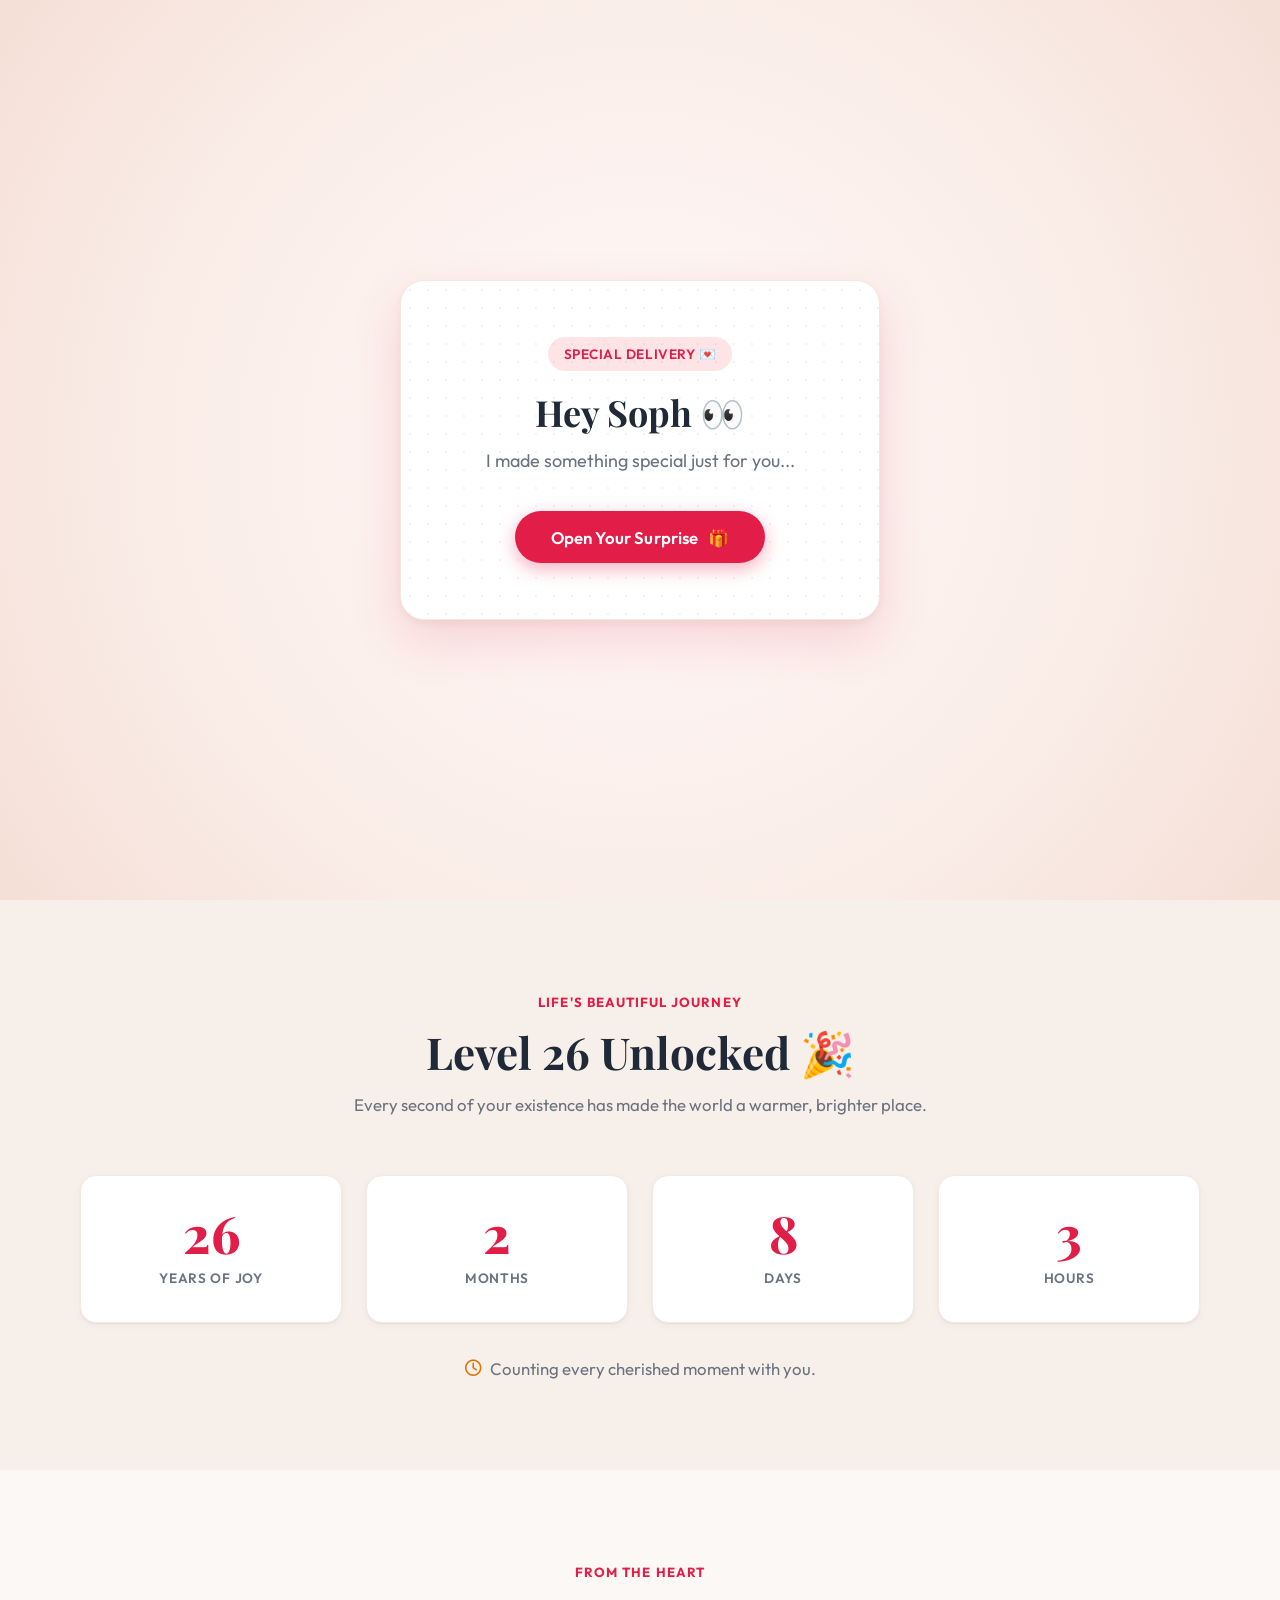
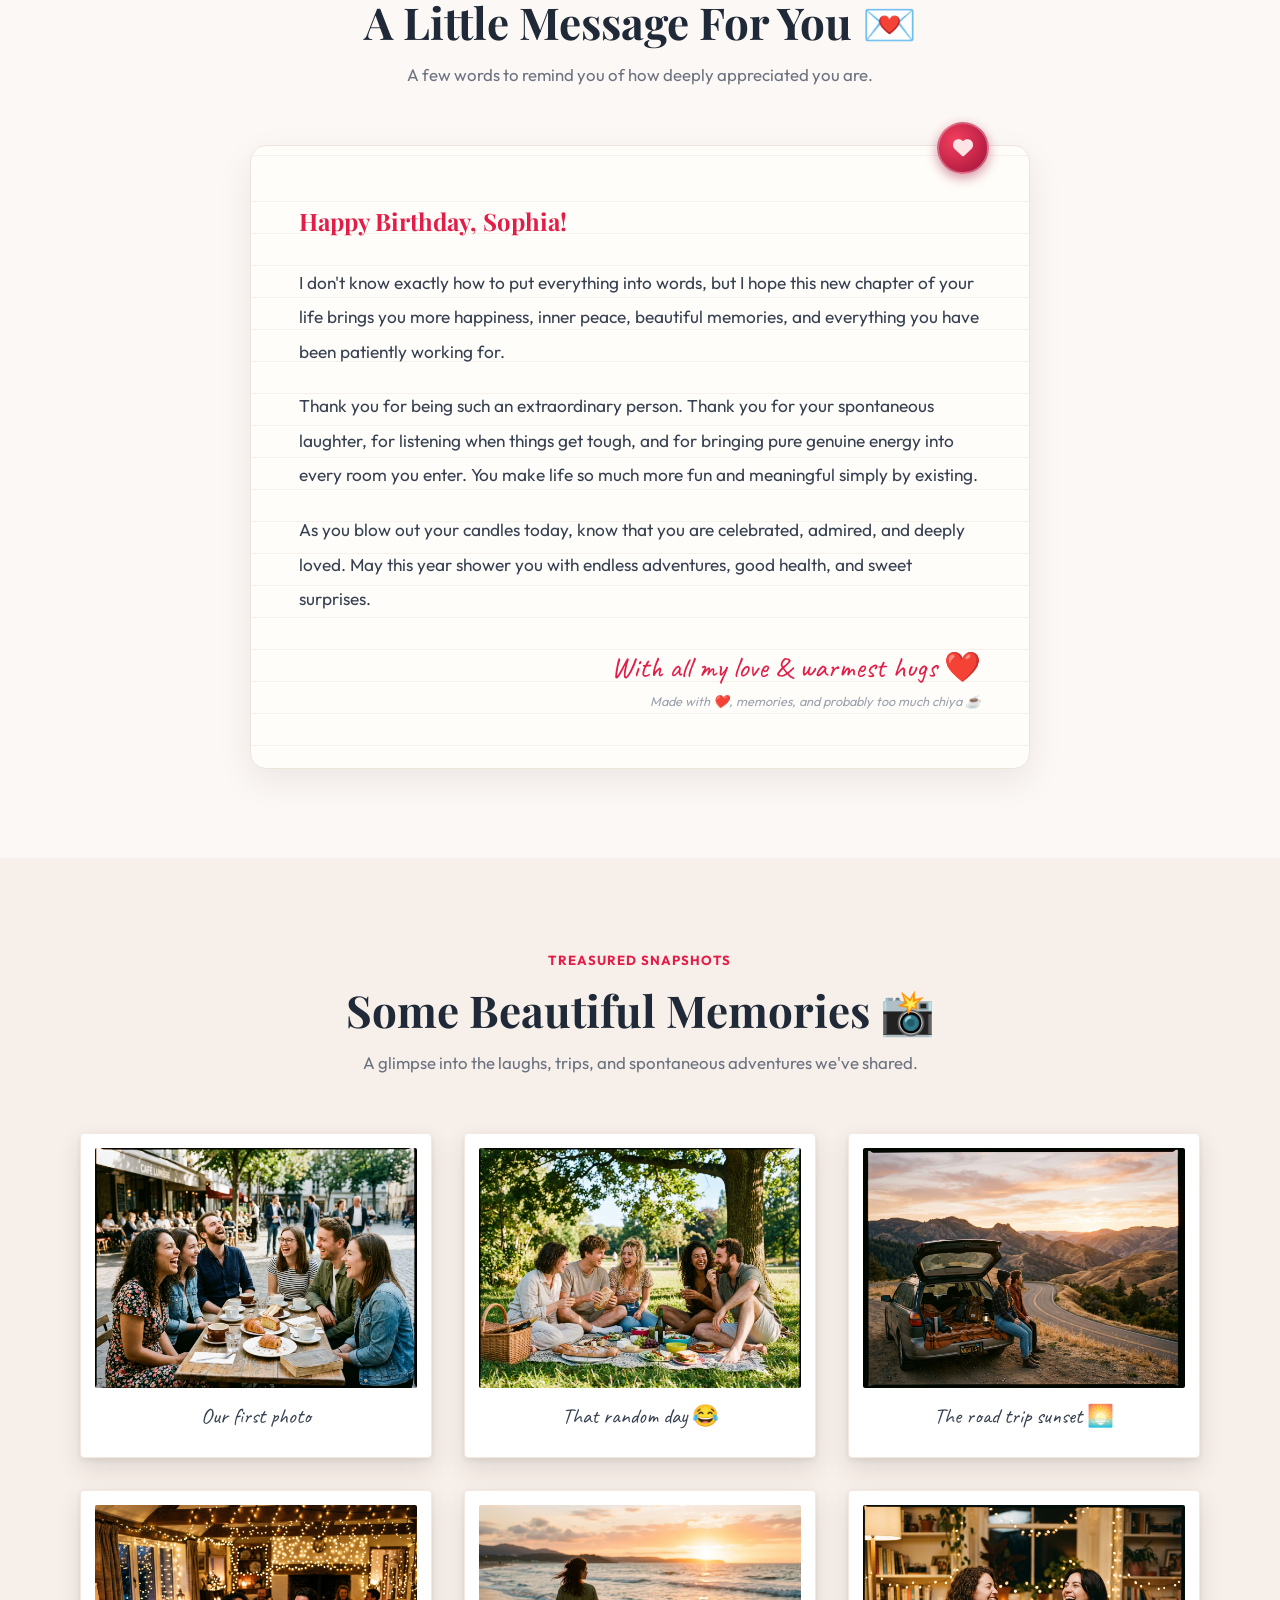
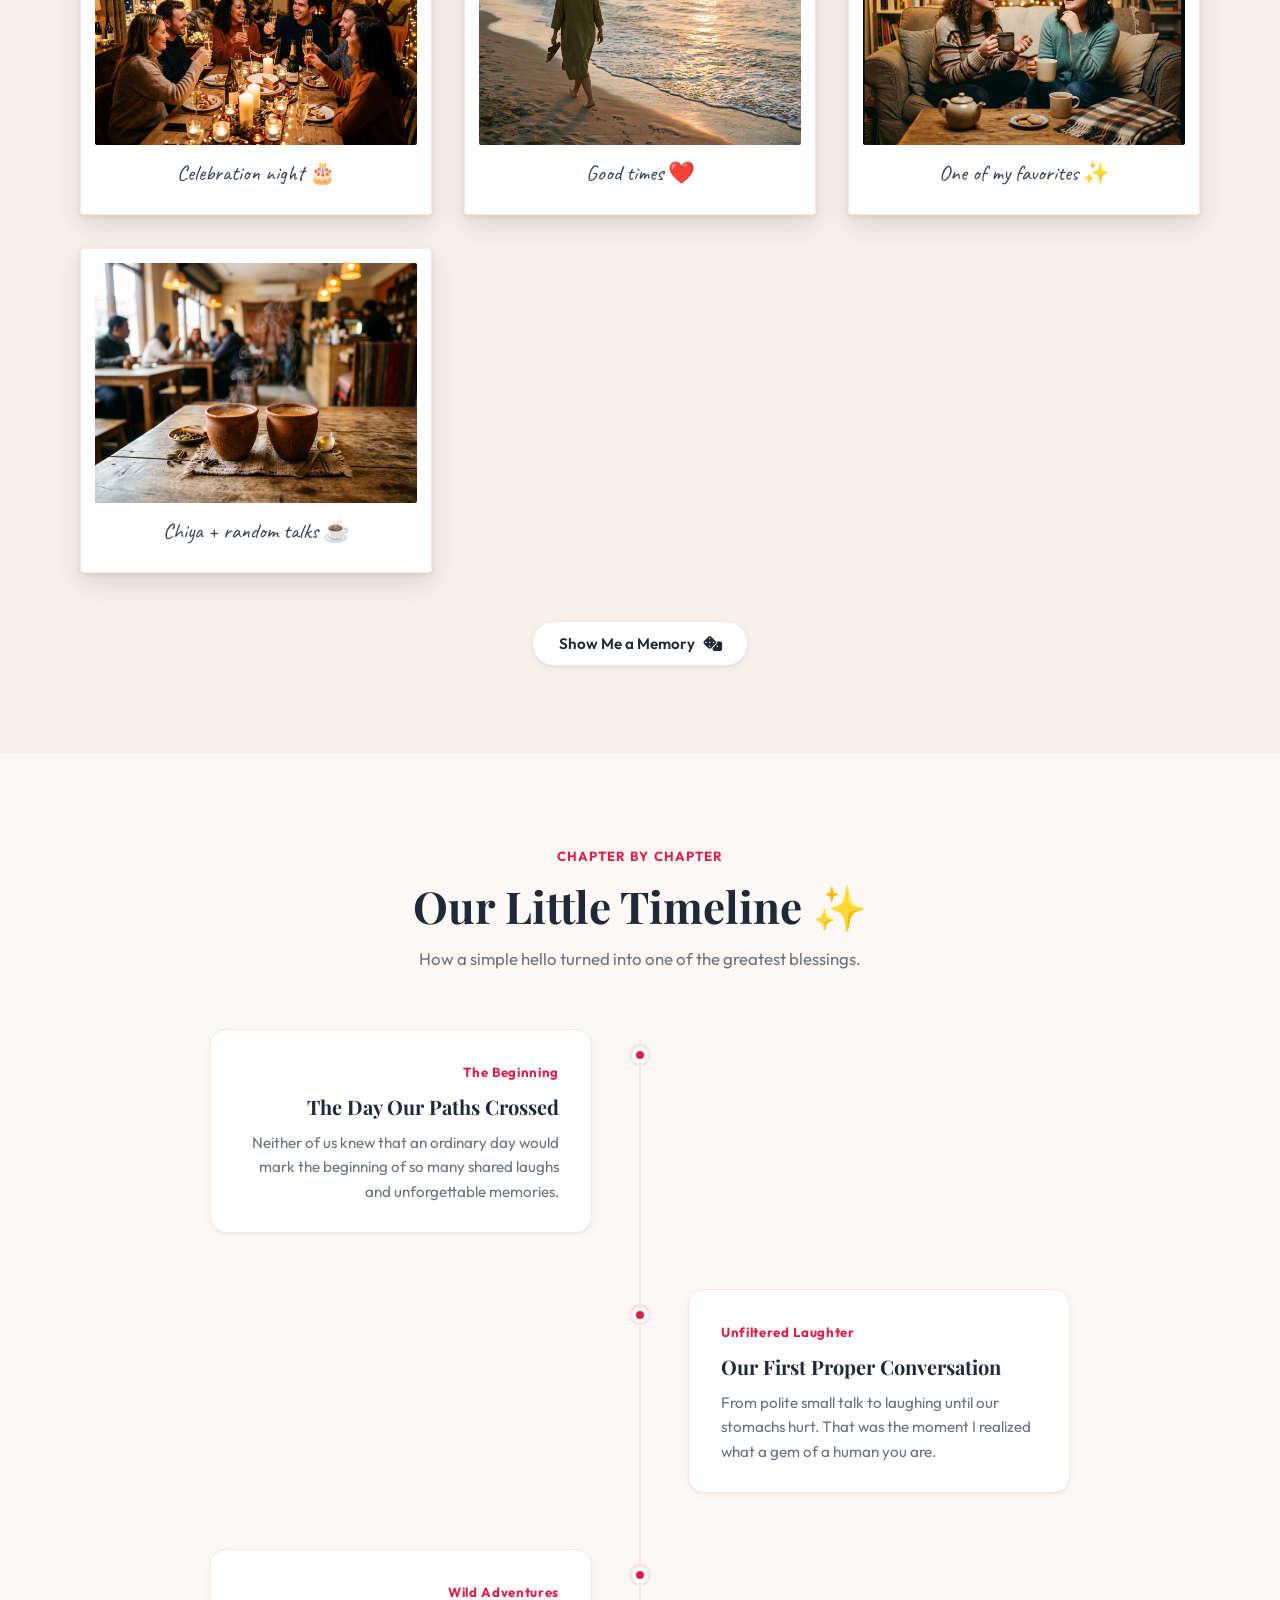
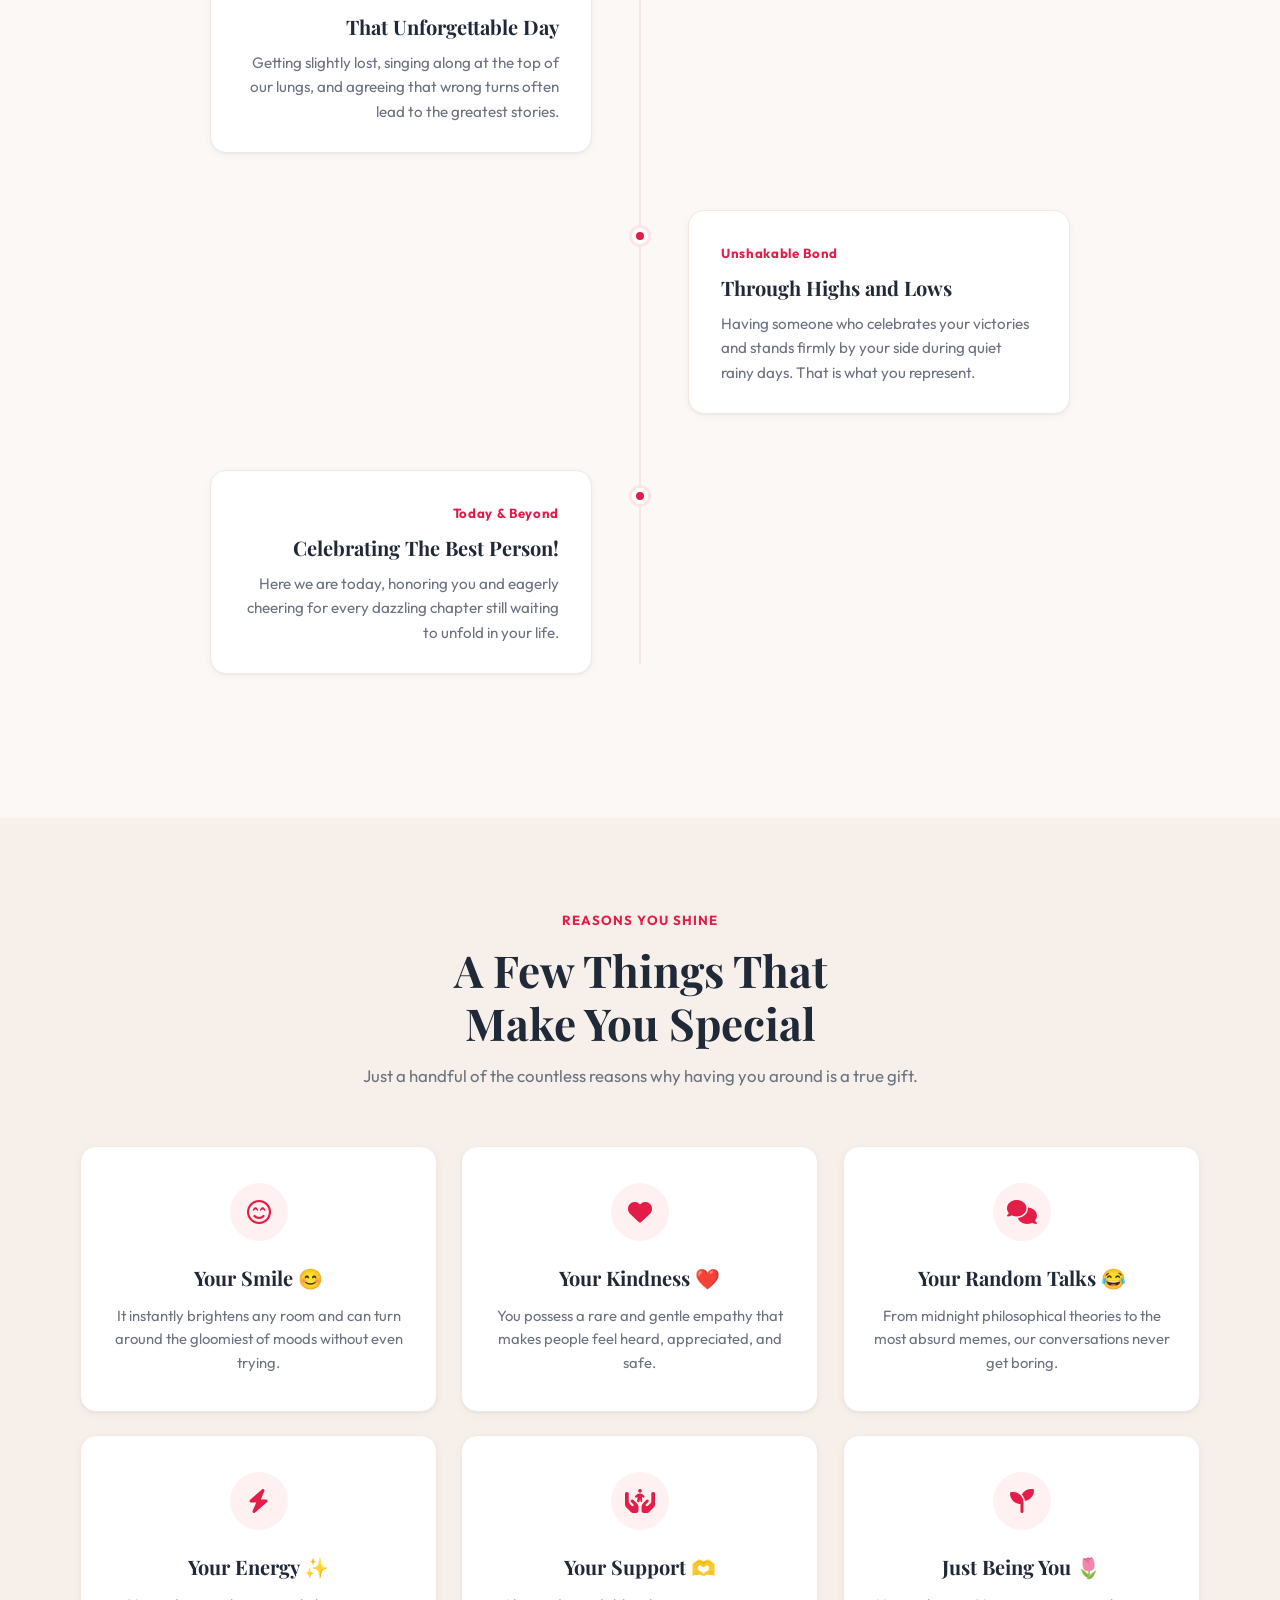
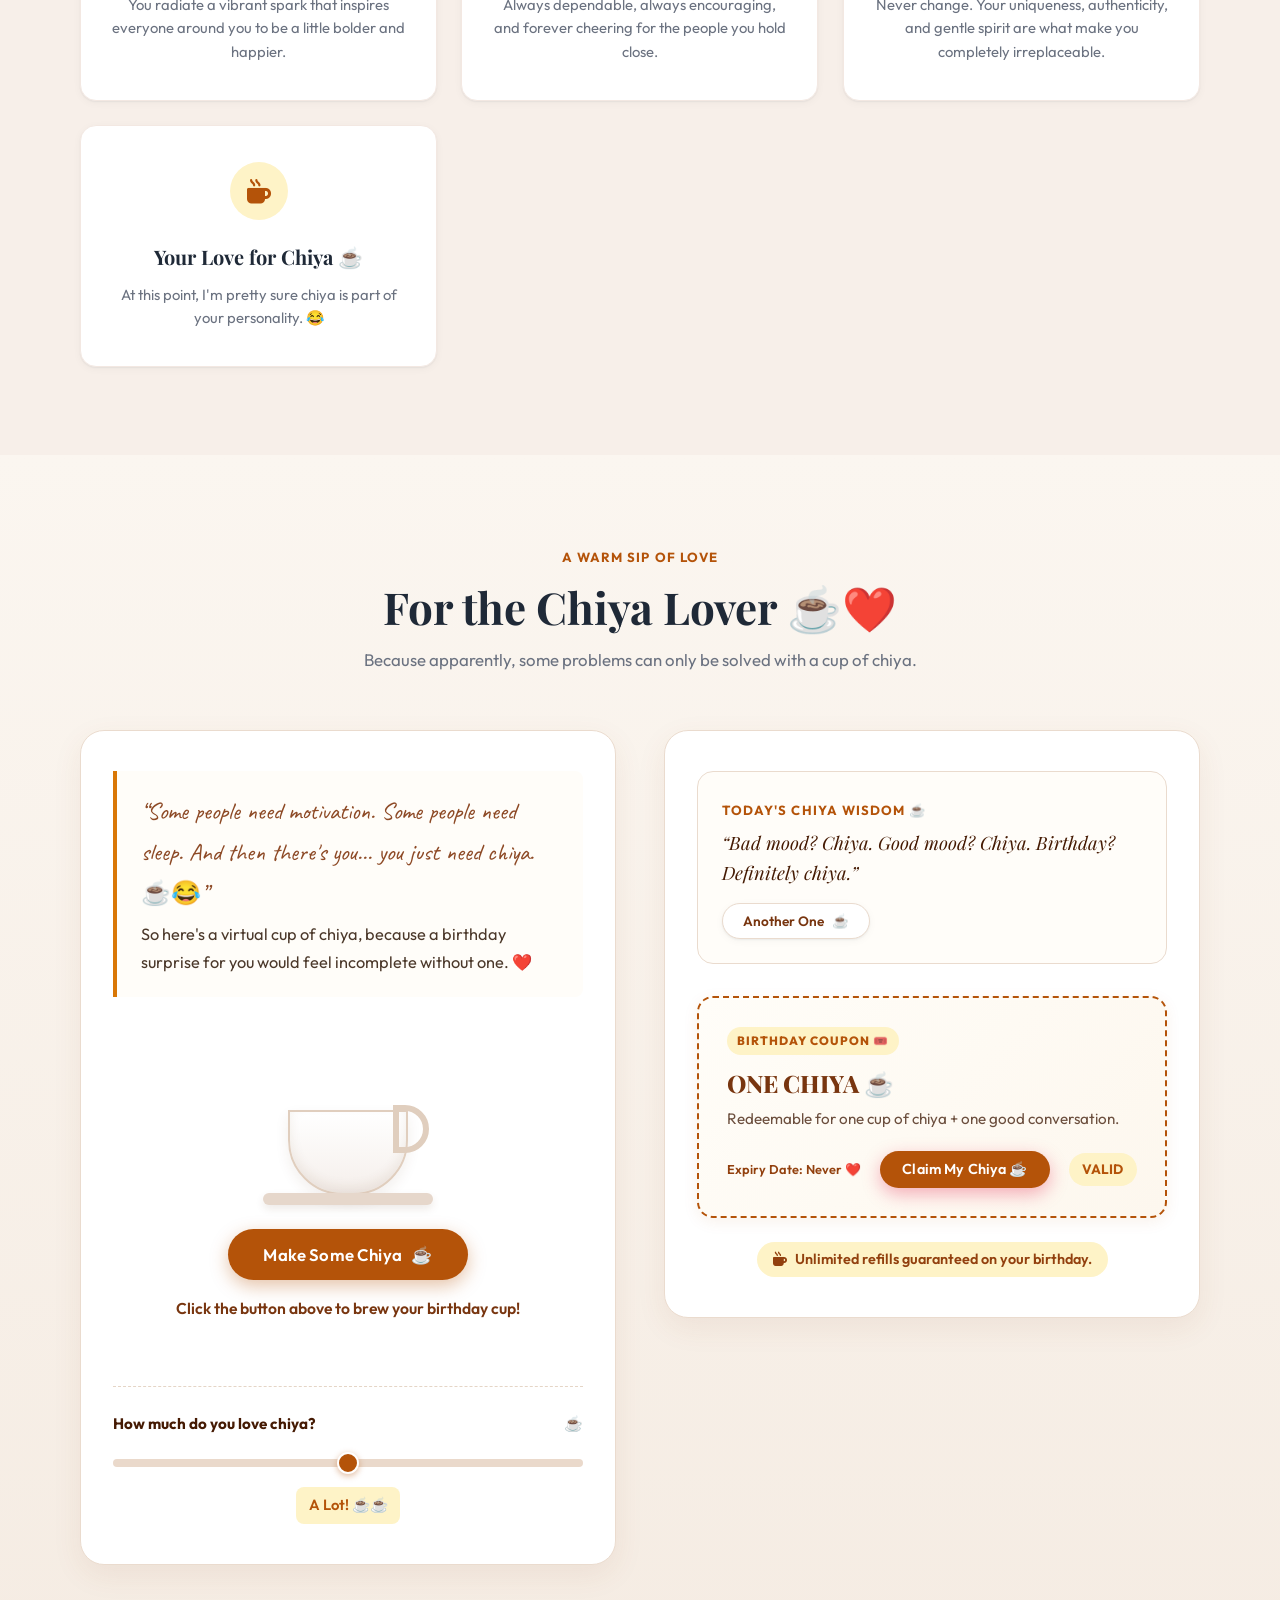
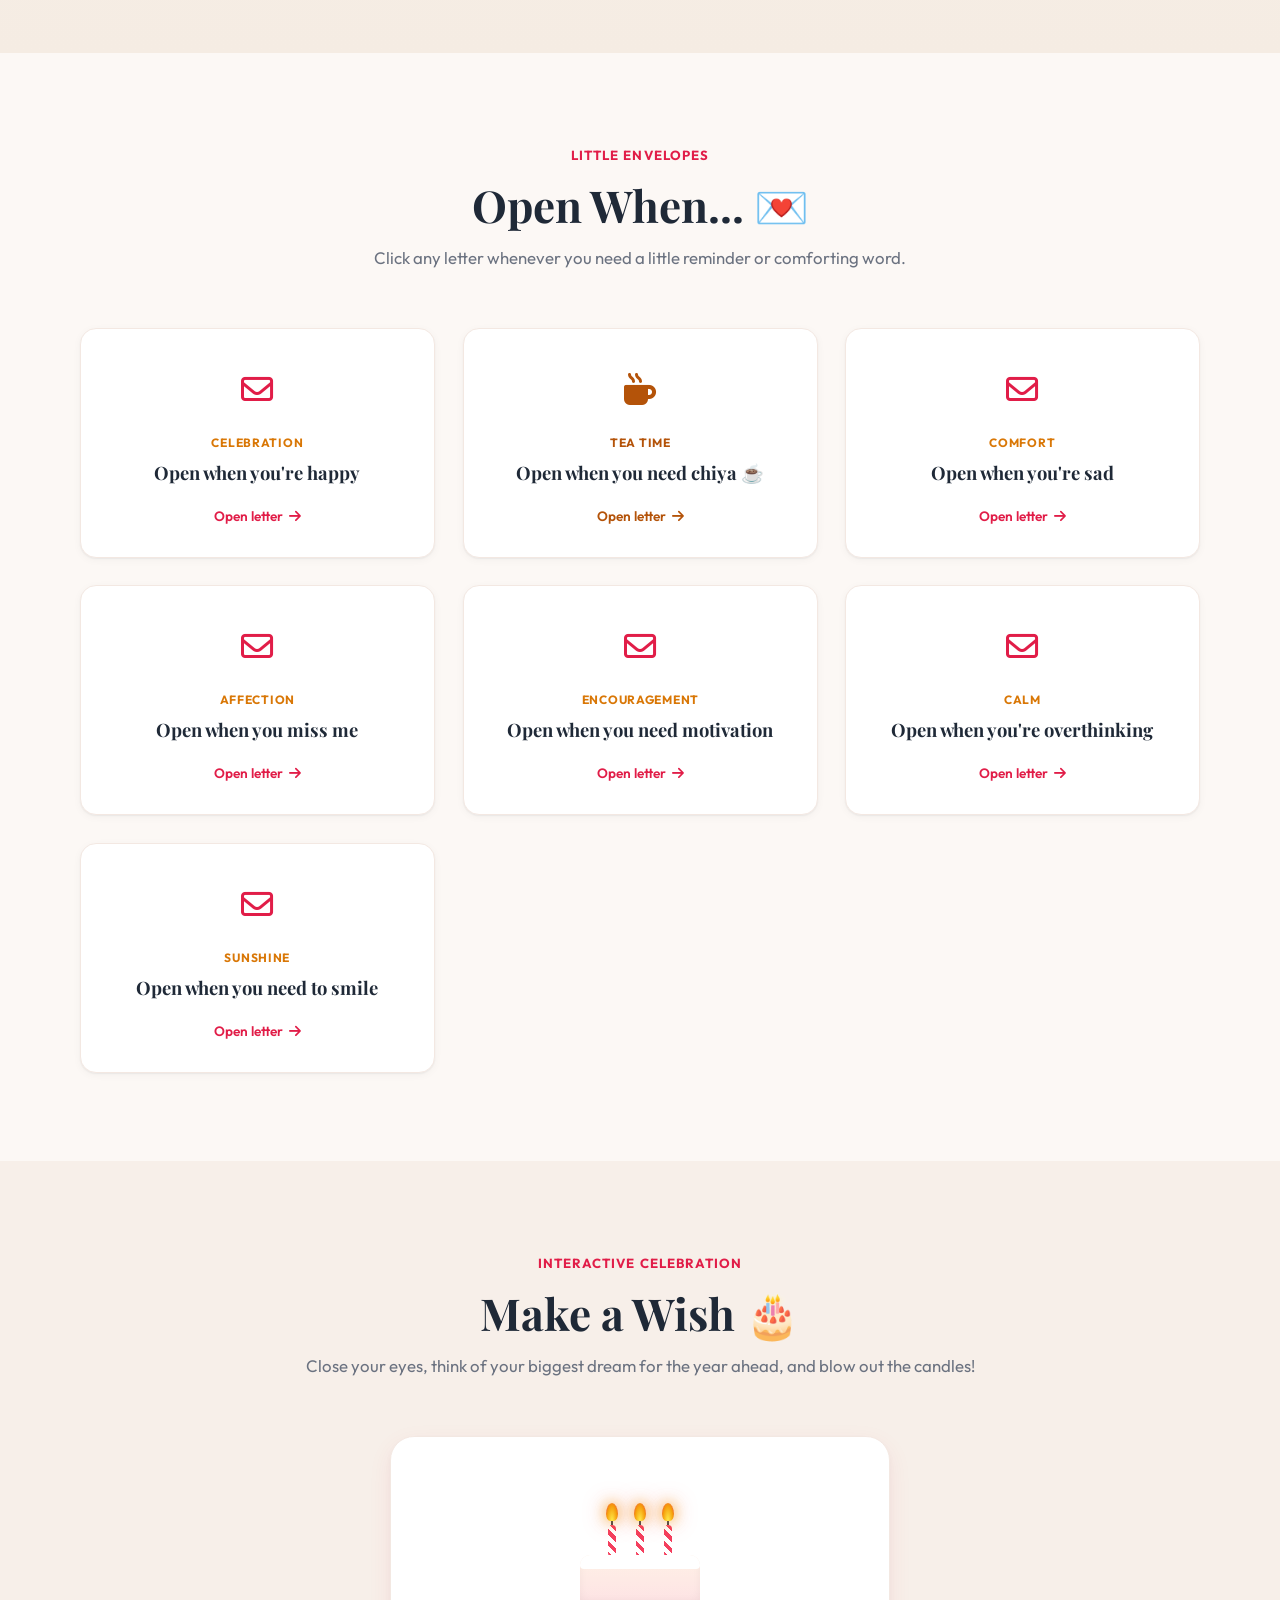
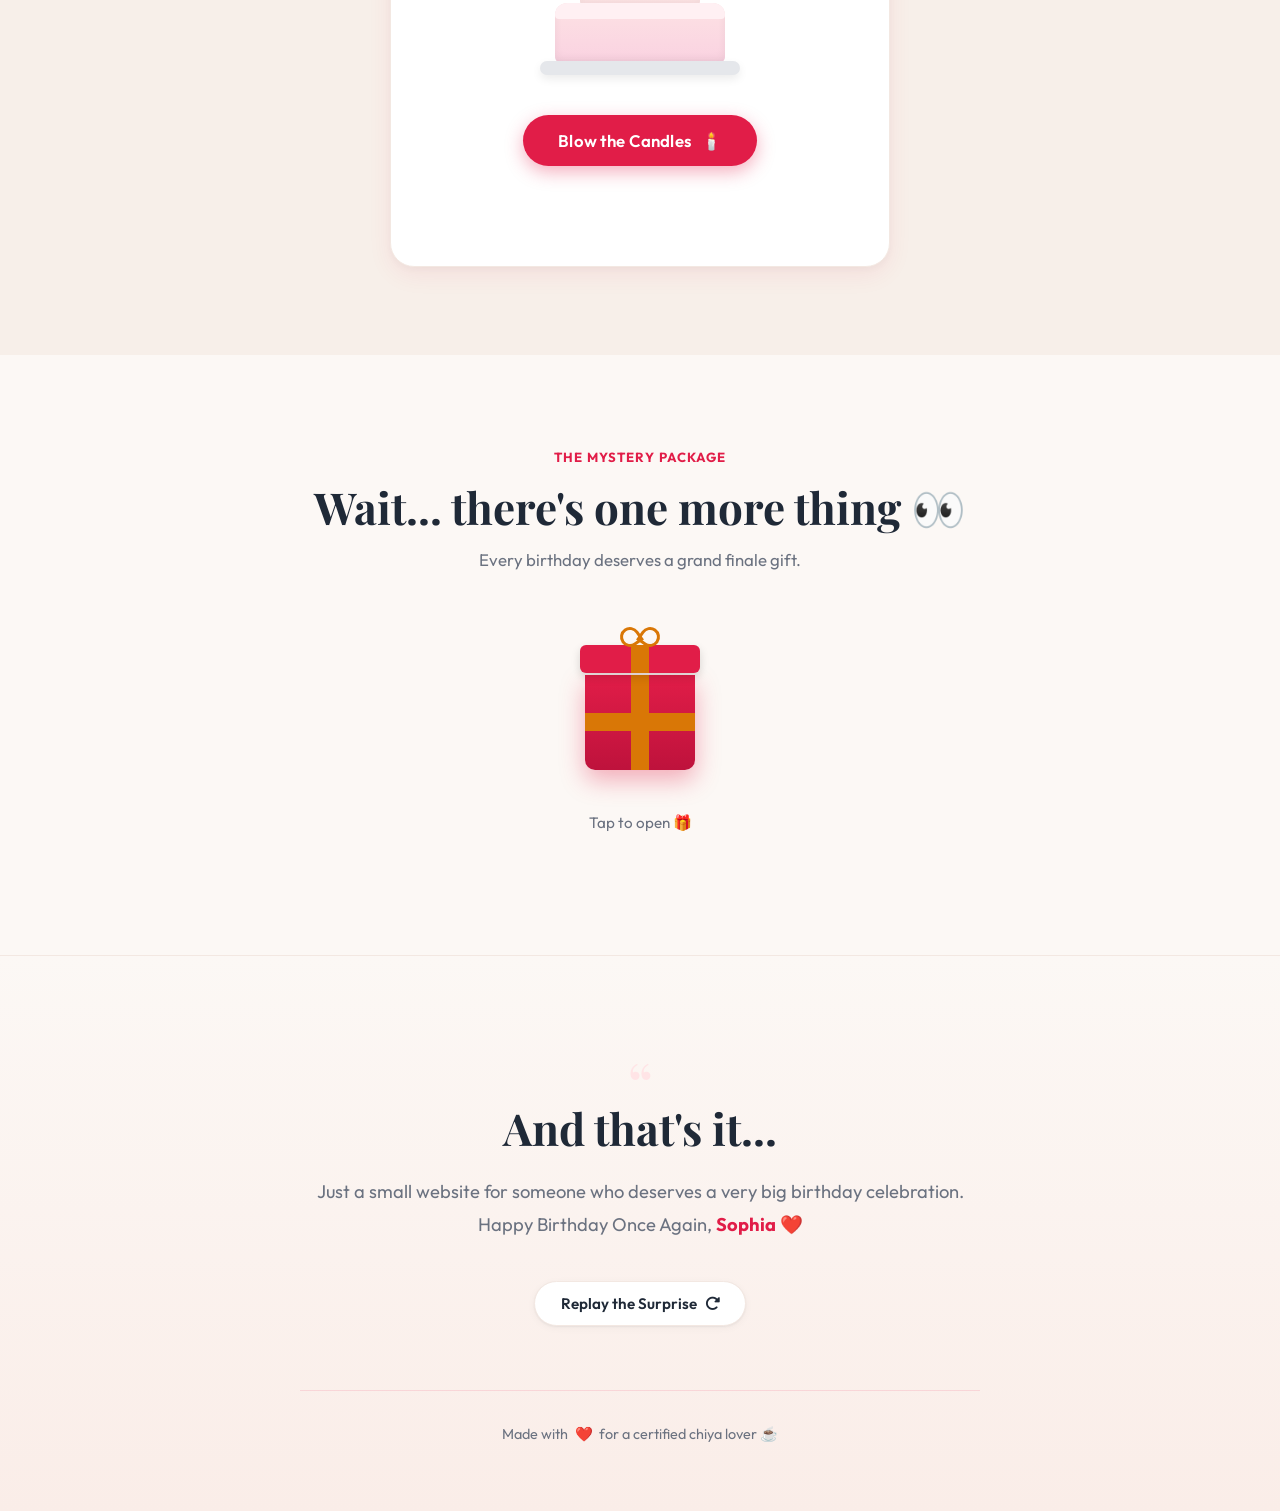
==== commit d1834021: "feat: add chiya lover section and interactive content Introduce a "Chiya Lover" section with custom " ====
--- a/index.html
+++ b/index.html
@@ -72,6 +72,7 @@
         <a href="#age-section" class="nav-link">Milestone</a>
         <a href="#letter-section" class="nav-link">Letter</a>
         <a href="#gallery-section" class="nav-link">Memories</a>
+        <a href="#chiya-section" class="nav-link">Chiya Lover ☕</a>
         <a href="#timeline-section" class="nav-link">Timeline</a>
         <a href="#wishes-section" class="nav-link">Make a Wish</a>
       </nav>
@@ -91,8 +92,8 @@
       <div class="hero-container">
         <div class="hero-text-content">
           <div class="hero-kicker">
-            <i class="fa-solid fa-sparkles" aria-hidden="true"></i>
-            <span>Today is All About You</span>
+            <i class="fa-solid fa-mug-hot" aria-hidden="true"></i>
+            <span>Best viewed with a warm cup of chiya nearby ☕</span>
           </div>
           <h1 class="hero-title">
             HAPPY BIRTHDAY 🎂<br />
@@ -204,7 +205,7 @@
             With all my love & warmest hugs ❤️
           </div>
           <div class="letter-date-stamp">
-            Always & Forever
+            Made with ❤️, memories, and probably too much chiya ☕
           </div>
         </div>
       </div>
@@ -274,6 +275,15 @@
               <span class="polaroid-view-hint" aria-hidden="true"><i class="fa-solid fa-expand"></i></span>
             </div>
             <div class="polaroid-caption">One of my favorites ✨</div>
+          </div>
+
+          <!-- Photo 7 (Chiya Memory) -->
+          <div class="polaroid-card reveal-on-scroll" data-index="7">
+            <div class="polaroid-img-box">
+              <img src="images/chiya-memory.jpg" alt="Chiya memory" loading="lazy" onerror="this.onerror=null; this.src='images/memory-1.jpg';" />
+              <span class="polaroid-view-hint" aria-hidden="true"><i class="fa-solid fa-expand"></i></span>
+            </div>
+            <div class="polaroid-caption">Chiya + random talks ☕</div>
           </div>
         </div>
 
@@ -432,6 +442,115 @@
               Never change. Your uniqueness, authenticity, and gentle spirit are what make you completely irreplaceable.
             </p>
           </div>
+
+          <div class="appreciation-card reveal-on-scroll">
+            <div class="appreciation-icon-box" style="background: #FEF3C7; color: #B45309;">
+              <i class="fa-solid fa-mug-hot" aria-hidden="true"></i>
+            </div>
+            <h3 class="appreciation-title">Your Love for Chiya ☕</h3>
+            <p class="appreciation-desc">
+              At this point, I'm pretty sure chiya is part of your personality. 😂
+            </p>
+          </div>
+        </div>
+      </div>
+    </section>
+
+    <!-- =======================================================================
+         SPECIAL CHIYA LOVER SECTION
+         ======================================================================= -->
+    <section class="section chiya-section" id="chiya-section">
+      <div class="section-container">
+        <div class="section-header reveal-on-scroll">
+          <span class="section-tag" style="color: #B45309;">A Warm Sip of Love</span>
+          <h2 class="section-title">For the Chiya Lover ☕❤️</h2>
+          <p class="section-subtitle">
+            Because apparently, some problems can only be solved with a cup of chiya.
+          </p>
+        </div>
+
+        <div class="chiya-container">
+          <!-- Left Column: Personal Note & Interactive Cup -->
+          <div class="chiya-card reveal-on-scroll">
+            <div class="chiya-note-box">
+              <span class="chiya-note-quote">“Some people need motivation. Some people need sleep. And then there's you... you just need chiya. ☕😂”</span>
+              <p>
+                So here's a virtual cup of chiya, because a birthday surprise for you would feel incomplete without one. ❤️
+              </p>
+            </div>
+
+            <div class="chiya-maker-wrapper">
+              <!-- Teacup with steam & heart (Tap 5 times for Easter Egg) -->
+              <div class="teacup-scene" id="teacup-scene" title="Tap to interact (or tap 5 times for a secret!)">
+                <div class="teacup-steam-group" aria-hidden="true">
+                  <div class="steam-wisp"></div>
+                  <div class="steam-wisp"></div>
+                  <div class="steam-wisp"></div>
+                  <div class="steam-heart">❤️</div>
+                </div>
+                <div class="teacup-body">
+                  <div class="teacup-tea-liquid" id="teacup-tea-liquid"></div>
+                </div>
+                <div class="teacup-handle" aria-hidden="true"></div>
+                <div class="teacup-saucer" aria-hidden="true"></div>
+              </div>
+
+              <button type="button" class="btn-primary" id="make-chiya-btn" style="background: #B45309; box-shadow: 0 6px 18px rgba(180, 83, 9, 0.35);">
+                Make Some Chiya <span aria-hidden="true">☕</span>
+              </button>
+
+              <div class="chiya-status-log" id="chiya-status-log">
+                Click the button above to brew your birthday cup!
+              </div>
+            </div>
+
+            <!-- Chiya Meter -->
+            <div class="chiya-meter-box">
+              <div class="chiya-meter-label">
+                <span>How much do you love chiya?</span>
+                <span aria-hidden="true">☕</span>
+              </div>
+              <input type="range" min="1" max="5" value="3" class="chiya-meter-slider" id="chiya-meter-slider" aria-label="Chiya love level" />
+              <div style="text-align: center;">
+                <span class="chiya-level-feedback" id="chiya-level-feedback">A Lot! ☕☕</span>
+              </div>
+            </div>
+          </div>
+
+          <!-- Right Column: Today's Chiya Wisdom & Chiya Date Coupon -->
+          <div class="chiya-card reveal-on-scroll">
+            <!-- Today's Chiya Wisdom -->
+            <div class="chiya-wisdom-box">
+              <span class="section-tag" style="color: #B45309; margin-bottom: 0.4rem;">Today's Chiya Wisdom ☕</span>
+              <div class="chiya-wisdom-quote" id="chiya-wisdom-quote">
+                “Bad mood? Chiya. Good mood? Chiya. Birthday? Definitely chiya.”
+              </div>
+              <button type="button" class="btn-secondary" id="another-chiya-wisdom-btn" style="padding: 0.5rem 1.25rem; font-size: 0.85rem; border-color: #EADBCE; color: #78350F;">
+                Another One <span aria-hidden="true">☕</span>
+              </button>
+            </div>
+
+            <!-- Birthday Chiya Coupon -->
+            <div class="chiya-coupon-card" id="chiya-coupon-card">
+              <span class="chiya-coupon-badge">BIRTHDAY COUPON 🎟️</span>
+              <h3 class="chiya-coupon-title">ONE CHIYA ☕</h3>
+              <p class="chiya-coupon-subtext" id="chiya-coupon-subtext">
+                Redeemable for one cup of chiya + one good conversation.
+              </p>
+              <div class="chiya-coupon-meta">
+                <span style="font-size: 0.8rem; color: #92400E; font-weight: 600;">Expiry Date: Never ❤️</span>
+                <button type="button" class="btn-primary" id="claim-chiya-btn" style="padding: 0.6rem 1.4rem; font-size: 0.9rem; background: #B45309;">
+                  Claim My Chiya ☕
+                </button>
+                <span class="chiya-coupon-status" id="chiya-coupon-status">VALID</span>
+              </div>
+            </div>
+
+            <div class="chiya-divider-badge">
+              <i class="fa-solid fa-mug-hot" aria-hidden="true"></i>
+              <span>Unlimited refills guaranteed on your birthday.</span>
+            </div>
+          </div>
         </div>
       </div>
     </section>
@@ -453,6 +572,13 @@
             <div class="envelope-tag">Celebration</div>
             <h3 class="envelope-title">Open when you're happy</h3>
             <span class="envelope-action-hint">Open letter <i class="fa-solid fa-arrow-right" aria-hidden="true"></i></span>
+          </div>
+
+          <div class="envelope-card reveal-on-scroll" data-letter-type="chiya">
+            <div class="envelope-icon-wrap" style="color: #B45309;"><i class="fa-solid fa-mug-hot" aria-hidden="true"></i></div>
+            <div class="envelope-tag" style="color: #B45309;">Tea Time</div>
+            <h3 class="envelope-title">Open when you need chiya ☕</h3>
+            <span class="envelope-action-hint" style="color: #B45309;">Open letter <i class="fa-solid fa-arrow-right" aria-hidden="true"></i></span>
           </div>
 
           <div class="envelope-card reveal-on-scroll" data-letter-type="sad">
@@ -608,7 +734,7 @@
         <footer class="footer-credits">
           <span>Made with</span>
           <span class="heart-icon" aria-hidden="true">❤️</span>
-          <span>especially for you</span>
+          <span>for a certified chiya lover ☕</span>
         </footer>
       </div>
     </section>
@@ -675,6 +801,26 @@
     </div>
   </div>
 
+  <!-- Secret Chiya Easter Egg Modal -->
+  <div class="easter-egg-modal" id="chiya-easter-egg-modal" role="dialog" aria-modal="true" aria-label="Chiya easter egg">
+    <div class="easter-egg-card" style="border: 2px solid #EADBCE; background: #FFFDF9;">
+      <span class="easter-egg-emoji">☕🏆❤️</span>
+      <div style="font-size: 0.85rem; font-weight: 800; color: #B45309; text-transform: uppercase; letter-spacing: 0.08em; margin-bottom: 0.4rem;">
+        Achievement Unlocked 🏆
+      </div>
+      <h3 class="easter-egg-title" style="color: #78350F; font-size: 1.8rem; margin-bottom: 0.5rem;">
+        Certified Chiya Lover ☕
+      </h3>
+      <p class="easter-egg-desc" style="color: #451A03;">
+        Birthday Girl + Chiya = Perfect Combination 😂❤️<br/><br/>
+        You actually tapped the tea cup 5 times! You officially hold the title of the undisputed Chiya Queen. May your cup always be full, warm, and sweet!
+      </p>
+      <button type="button" class="btn-primary" id="chiya-easter-close-btn" style="background: #B45309;">
+        Proud Chiya Lover! ☕🥰
+      </button>
+    </div>
+  </div>
+
   <!-- Scripts -->
   <script src="js/main.js"></script>
 </body>
--- a/css/style.css
+++ b/css/style.css
@@ -1823,6 +1823,351 @@
 }
 
 /* --------------------------------------------------------------------------
+   22. CHIYA (TEA) LOVER SECTION & INTERACTIONS
+   ========================================================================== */
+.chiya-section {
+  background: linear-gradient(180deg, #FBF6F0 0%, #F5ECE3 100%);
+  position: relative;
+  overflow: hidden;
+}
+
+.chiya-container {
+  display: grid;
+  grid-template-columns: 1fr 1fr;
+  gap: 3rem;
+  align-items: start;
+}
+
+/* Chiya Card Common */
+.chiya-card {
+  background: var(--color-card-bg);
+  border: 1px solid #EADBCE;
+  border-radius: var(--radius-lg);
+  padding: 2.5rem 2rem;
+  box-shadow: 0 10px 30px rgba(138, 77, 36, 0.08);
+  position: relative;
+}
+
+/* Personal Chiya Note */
+.chiya-note-box {
+  background: #FFFDF9;
+  border-left: 4px solid var(--color-accent);
+  padding: 1.25rem 1.5rem;
+  border-radius: 0 var(--radius-sm) var(--radius-sm) 0;
+  margin-bottom: 2rem;
+  font-size: 1.02rem;
+  color: #4B382A;
+  line-height: 1.7;
+}
+
+.chiya-note-quote {
+  font-family: var(--font-handwriting);
+  font-size: 1.5rem;
+  color: #8D4925;
+  display: block;
+  margin-bottom: 0.5rem;
+}
+
+/* Interactive Teacup Illustration */
+.chiya-maker-wrapper {
+  text-align: center;
+  padding: 1rem 0;
+}
+
+.teacup-scene {
+  position: relative;
+  width: 190px;
+  height: 160px;
+  margin: 0 auto 1.5rem;
+  cursor: pointer;
+  user-select: none;
+  transition: transform var(--transition-fast);
+}
+
+.teacup-scene:hover {
+  transform: scale(1.03);
+}
+
+.teacup-saucer {
+  position: absolute;
+  bottom: 0;
+  left: 50%;
+  transform: translateX(-50%);
+  width: 170px;
+  height: 12px;
+  background: #E6D7CB;
+  border-radius: 8px;
+  box-shadow: 0 4px 8px rgba(90, 50, 20, 0.1);
+}
+
+.teacup-body {
+  position: absolute;
+  bottom: 10px;
+  left: 50%;
+  transform: translateX(-50%);
+  width: 120px;
+  height: 85px;
+  background: linear-gradient(180deg, #FFFFFF 0%, #F5EFEB 100%);
+  border: 2px solid #E0CEBE;
+  border-radius: 0 0 55px 55px;
+  overflow: hidden;
+  box-shadow: inset 0 -6px 12px rgba(100, 60, 30, 0.08), 0 6px 14px rgba(90, 50, 20, 0.08);
+}
+
+.teacup-tea-liquid {
+  position: absolute;
+  bottom: 0;
+  left: 0;
+  width: 100%;
+  height: 0%;
+  background: linear-gradient(180deg, #D4935F 0%, #A8602E 100%);
+  transition: height 1.8s cubic-bezier(0.16, 1, 0.3, 1);
+  border-radius: 0 0 50px 50px;
+}
+
+.teacup-handle {
+  position: absolute;
+  right: 14px;
+  top: 60px;
+  width: 36px;
+  height: 48px;
+  border: 6px solid #E0CEBE;
+  border-radius: 0 24px 24px 0;
+  background: transparent;
+}
+
+/* Steam Wisps */
+.teacup-steam-group {
+  position: absolute;
+  top: 15px;
+  left: 50%;
+  transform: translateX(-50%);
+  display: flex;
+  gap: 12px;
+  align-items: flex-end;
+  opacity: 0;
+  transition: opacity 0.8s ease;
+}
+
+.teacup-scene.steaming .teacup-steam-group {
+  opacity: 1;
+}
+
+.steam-wisp {
+  width: 8px;
+  height: 40px;
+  background: linear-gradient(180deg, transparent 0%, rgba(217, 119, 6, 0.35) 50%, transparent 100%);
+  border-radius: 50%;
+  filter: blur(2px);
+  animation: steamRise 2.2s infinite ease-in-out;
+}
+
+.steam-wisp:nth-child(2) {
+  height: 52px;
+  animation-delay: 0.4s;
+}
+
+.steam-wisp:nth-child(3) {
+  height: 42px;
+  animation-delay: 0.8s;
+}
+
+.steam-heart {
+  position: absolute;
+  top: -15px;
+  left: 50%;
+  transform: translateX(-50%);
+  font-size: 1rem;
+  color: var(--color-primary);
+  opacity: 0;
+  animation: steamHeartFloat 2.6s infinite ease-in-out;
+}
+
+.teacup-scene.steaming .steam-heart {
+  opacity: 0.85;
+}
+
+@keyframes steamRise {
+  0% { transform: translateY(10px) scaleX(0.8); opacity: 0; }
+  50% { opacity: 0.8; transform: translateY(-10px) scaleX(1.2); }
+  100% { transform: translateY(-30px) scaleX(1.6); opacity: 0; }
+}
+
+@keyframes steamHeartFloat {
+  0% { transform: translateX(-50%) translateY(5px) scale(0.6); opacity: 0; }
+  50% { opacity: 0.9; transform: translateX(-50%) translateY(-15px) scale(1.1); }
+  100% { transform: translateX(-50%) translateY(-35px) scale(1.3); opacity: 0; }
+}
+
+.chiya-status-log {
+  min-height: 50px;
+  margin-top: 1rem;
+  font-size: 0.98rem;
+  font-weight: 600;
+  color: #78350F;
+  transition: opacity 0.3s ease;
+}
+
+/* Chiya Meter */
+.chiya-meter-box {
+  margin-top: 1.5rem;
+  padding-top: 1.5rem;
+  border-top: 1px dashed #E5D5C6;
+}
+
+.chiya-meter-label {
+  display: flex;
+  align-items: center;
+  justify-content: space-between;
+  font-size: 0.95rem;
+  font-weight: 700;
+  color: #451A03;
+  margin-bottom: 0.75rem;
+}
+
+.chiya-meter-slider {
+  width: 100%;
+  height: 8px;
+  border-radius: 4px;
+  background: #EAD9CB;
+  outline: none;
+  -webkit-appearance: none;
+  appearance: none;
+  cursor: pointer;
+}
+
+.chiya-meter-slider::-webkit-slider-thumb {
+  -webkit-appearance: none;
+  appearance: none;
+  width: 22px;
+  height: 22px;
+  border-radius: 50%;
+  background: #B45309;
+  border: 2px solid #FFFFFF;
+  box-shadow: 0 2px 6px rgba(180, 83, 9, 0.4);
+  cursor: pointer;
+  transition: transform var(--transition-fast);
+}
+
+.chiya-meter-slider::-webkit-slider-thumb:hover {
+  transform: scale(1.2);
+}
+
+.chiya-level-feedback {
+  margin-top: 0.75rem;
+  font-size: 0.925rem;
+  font-weight: 600;
+  color: #B45309;
+  background: #FEF3C7;
+  padding: 0.4rem 0.8rem;
+  border-radius: var(--radius-sm);
+  display: inline-block;
+}
+
+/* Chiya Wisdom Card */
+.chiya-wisdom-box {
+  background: #FFFDF9;
+  border: 1px solid #EADBCE;
+  border-radius: var(--radius-md);
+  padding: 1.5rem;
+  margin-bottom: 2rem;
+  position: relative;
+}
+
+.chiya-wisdom-quote {
+  font-family: var(--font-serif);
+  font-size: 1.15rem;
+  font-style: italic;
+  color: #451A03;
+  line-height: 1.6;
+  margin-bottom: 1rem;
+  min-height: 54px;
+  display: flex;
+  align-items: center;
+}
+
+/* Chiya Ticket Coupon */
+.chiya-coupon-card {
+  background: linear-gradient(135deg, #FFFDF8 0%, #FDF7EE 100%);
+  border: 2px dashed #B45309;
+  border-radius: var(--radius-md);
+  padding: 1.75rem;
+  position: relative;
+  box-shadow: 0 4px 15px rgba(180, 83, 9, 0.08);
+}
+
+.chiya-coupon-badge {
+  font-size: 0.75rem;
+  font-weight: 800;
+  text-transform: uppercase;
+  letter-spacing: 0.08em;
+  color: #B45309;
+  background: #FEF3C7;
+  padding: 0.25rem 0.65rem;
+  border-radius: var(--radius-full);
+  display: inline-block;
+  margin-bottom: 0.6rem;
+}
+
+.chiya-coupon-title {
+  font-family: var(--font-serif);
+  font-size: 1.5rem;
+  font-weight: 800;
+  color: #78350F;
+  margin-bottom: 0.25rem;
+}
+
+.chiya-coupon-subtext {
+  font-size: 0.95rem;
+  color: #6B4E3D;
+  margin-bottom: 1.25rem;
+  line-height: 1.5;
+}
+
+.chiya-coupon-meta {
+  display: flex;
+  align-items: center;
+  justify-content: space-between;
+  gap: 1rem;
+  flex-wrap: wrap;
+}
+
+.chiya-coupon-status {
+  font-size: 0.85rem;
+  font-weight: 700;
+  color: #B45309;
+  background: #FEF3C7;
+  padding: 0.35rem 0.85rem;
+  border-radius: var(--radius-full);
+}
+
+.chiya-coupon-card.is-claimed {
+  border-color: #059669;
+  background: #F0FDF4;
+}
+
+.chiya-coupon-card.is-claimed .chiya-coupon-status {
+  color: #047857;
+  background: #D1FAE5;
+}
+
+/* Floating tea cup badge near divider */
+.chiya-divider-badge {
+  display: flex;
+  align-items: center;
+  justify-content: center;
+  gap: 0.5rem;
+  margin: 1.5rem auto 0;
+  color: #92400E;
+  font-size: 0.9rem;
+  font-weight: 600;
+  background: #FEF3C7;
+  padding: 0.35rem 1rem;
+  border-radius: var(--radius-full);
+  width: fit-content;
+}
+
+/* --------------------------------------------------------------------------
    21. ACCESSIBILITY: PREFERS REDUCED MOTION
    -------------------------------------------------------------------------- */
 @media (prefers-reduced-motion: reduce) {
--- a/css/responsive.css
+++ b/css/responsive.css
@@ -33,6 +33,11 @@
 
   .appreciation-grid {
     grid-template-columns: repeat(2, 1fr);
+  }
+
+  .chiya-container {
+    grid-template-columns: 1fr;
+    gap: 2rem;
   }
 
   .letters-grid {
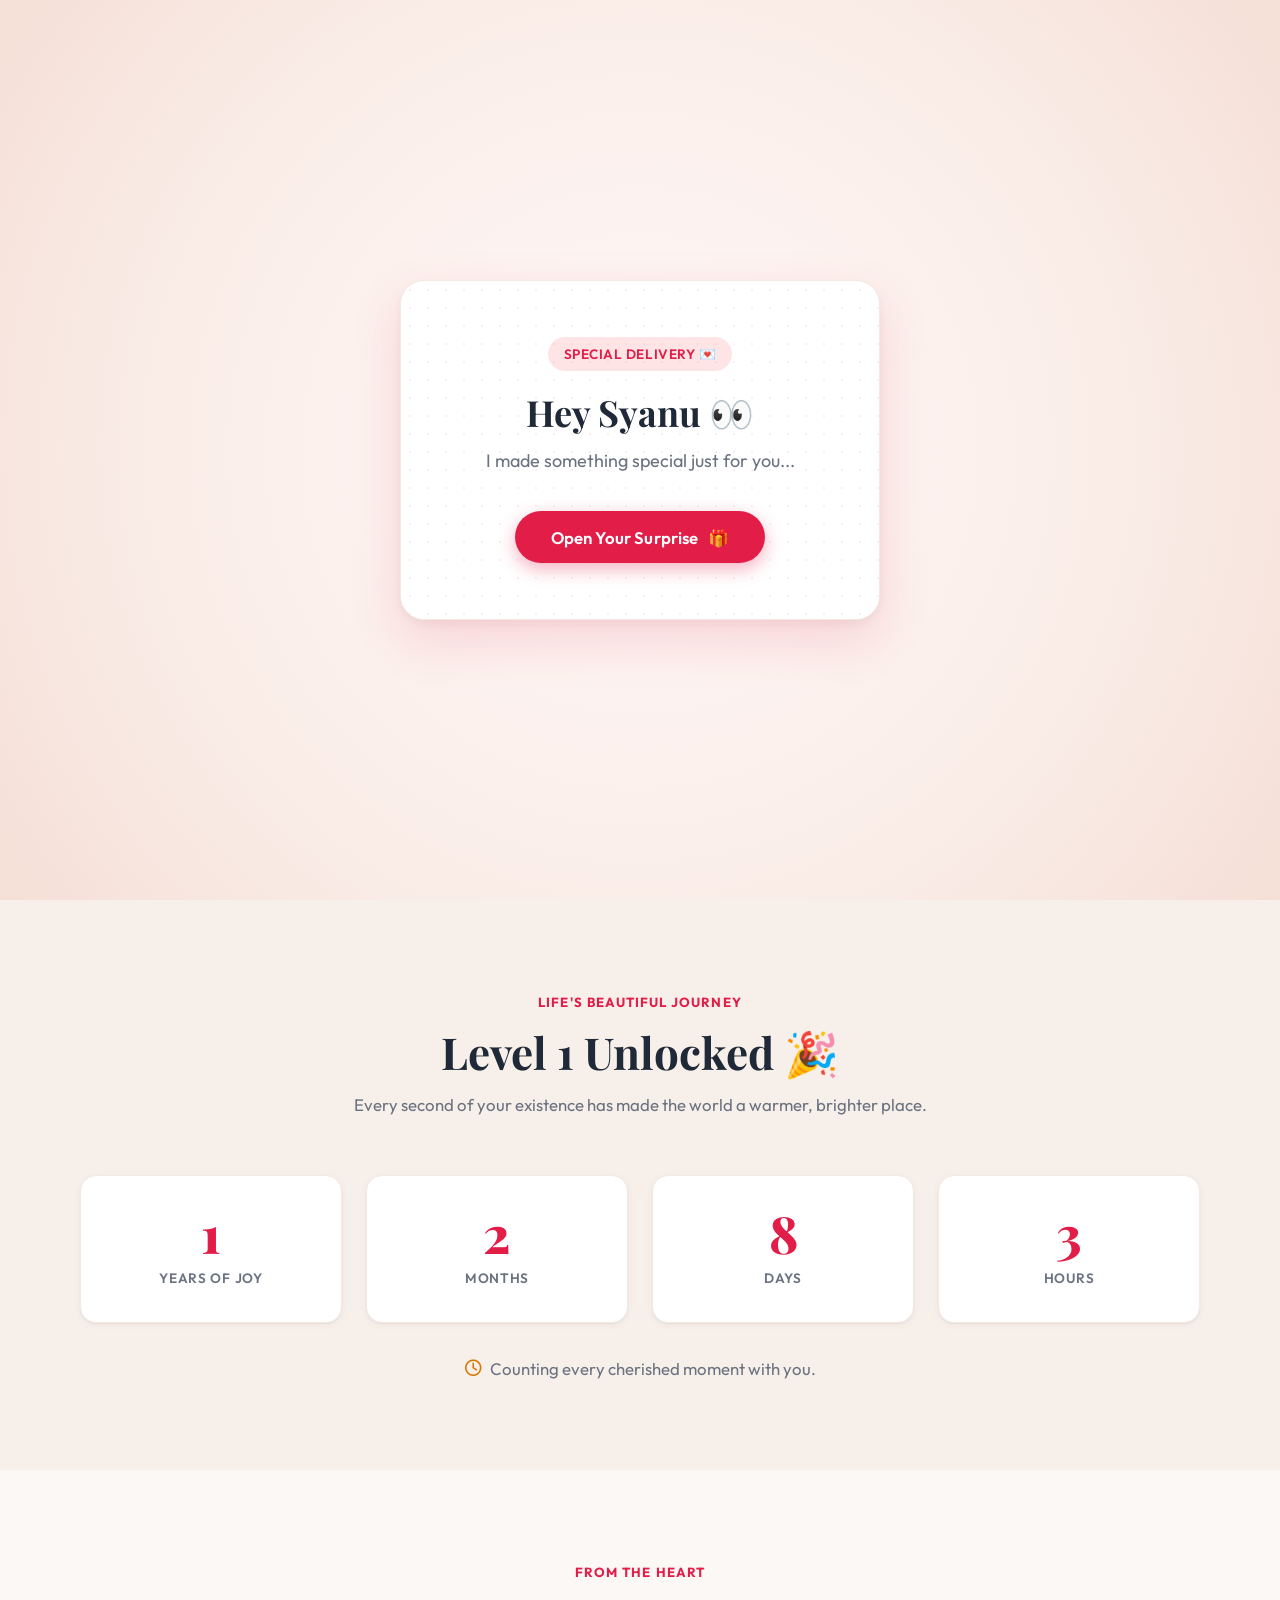
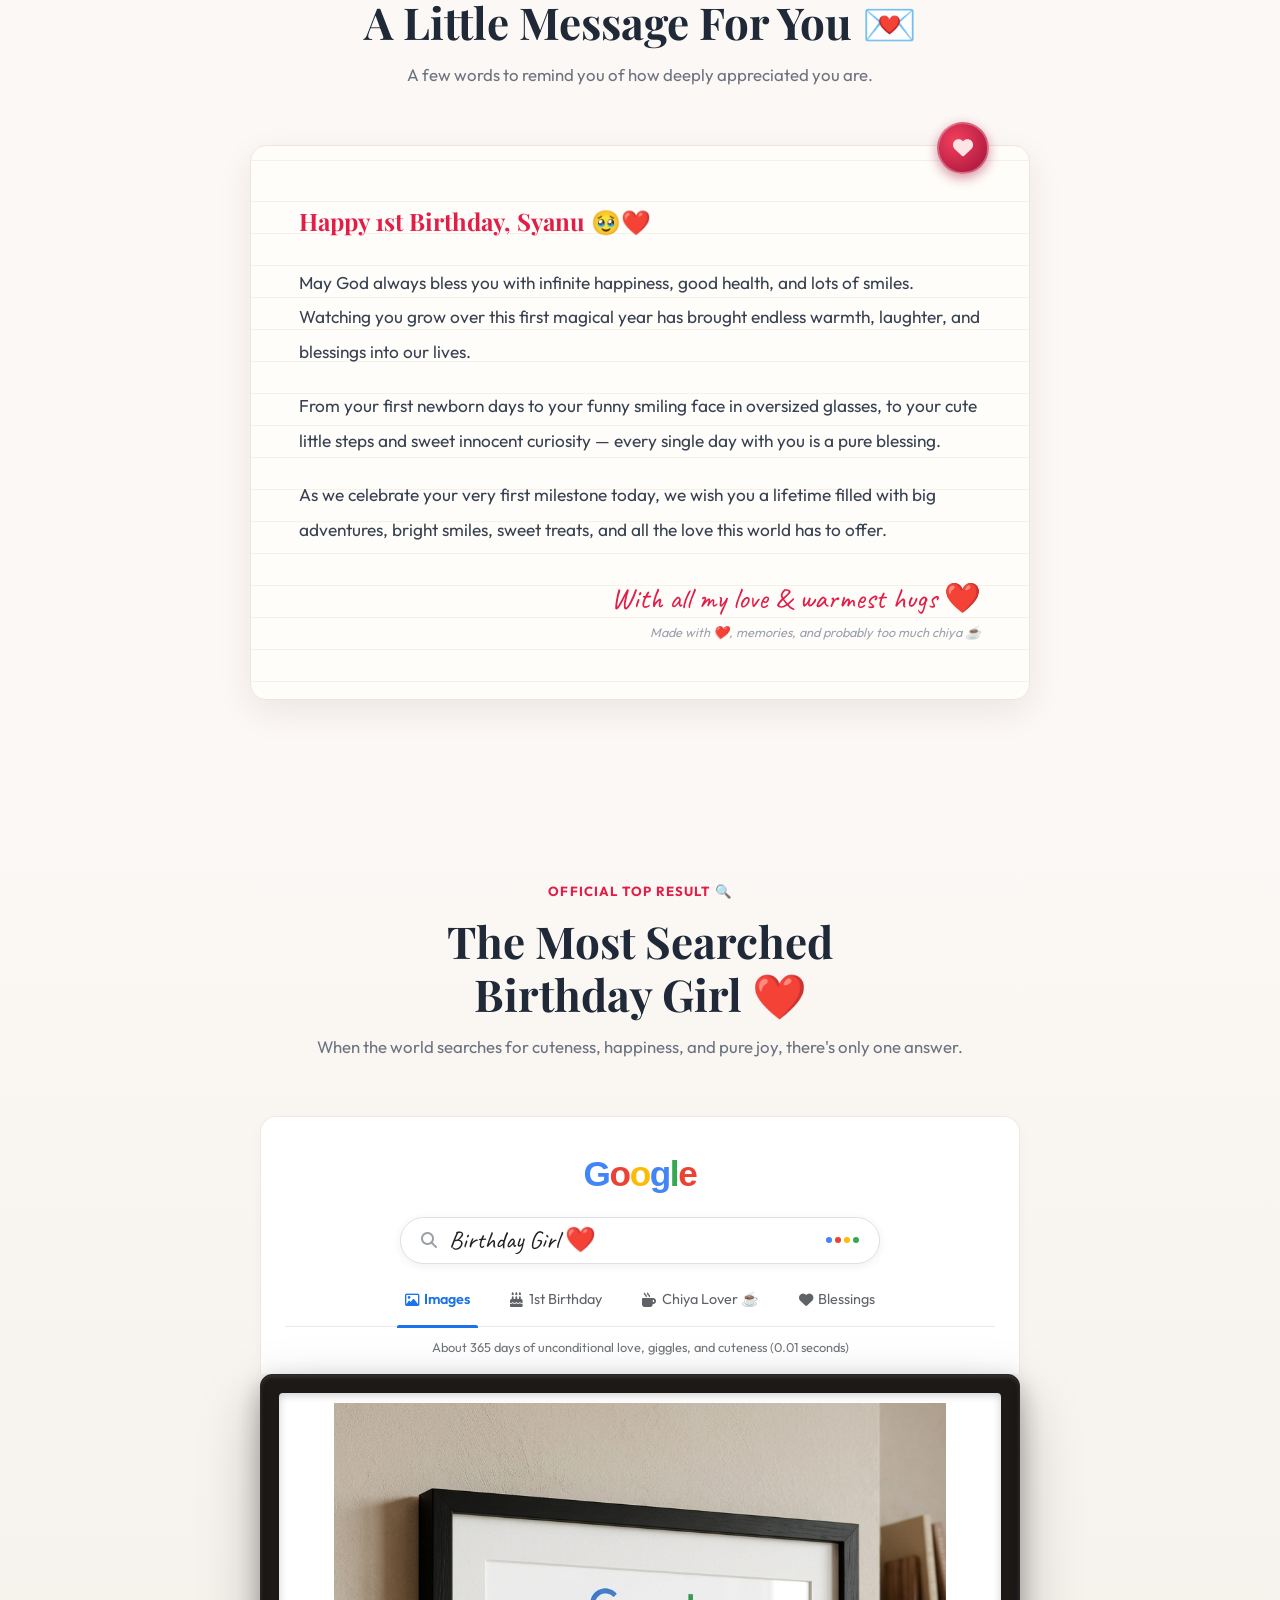
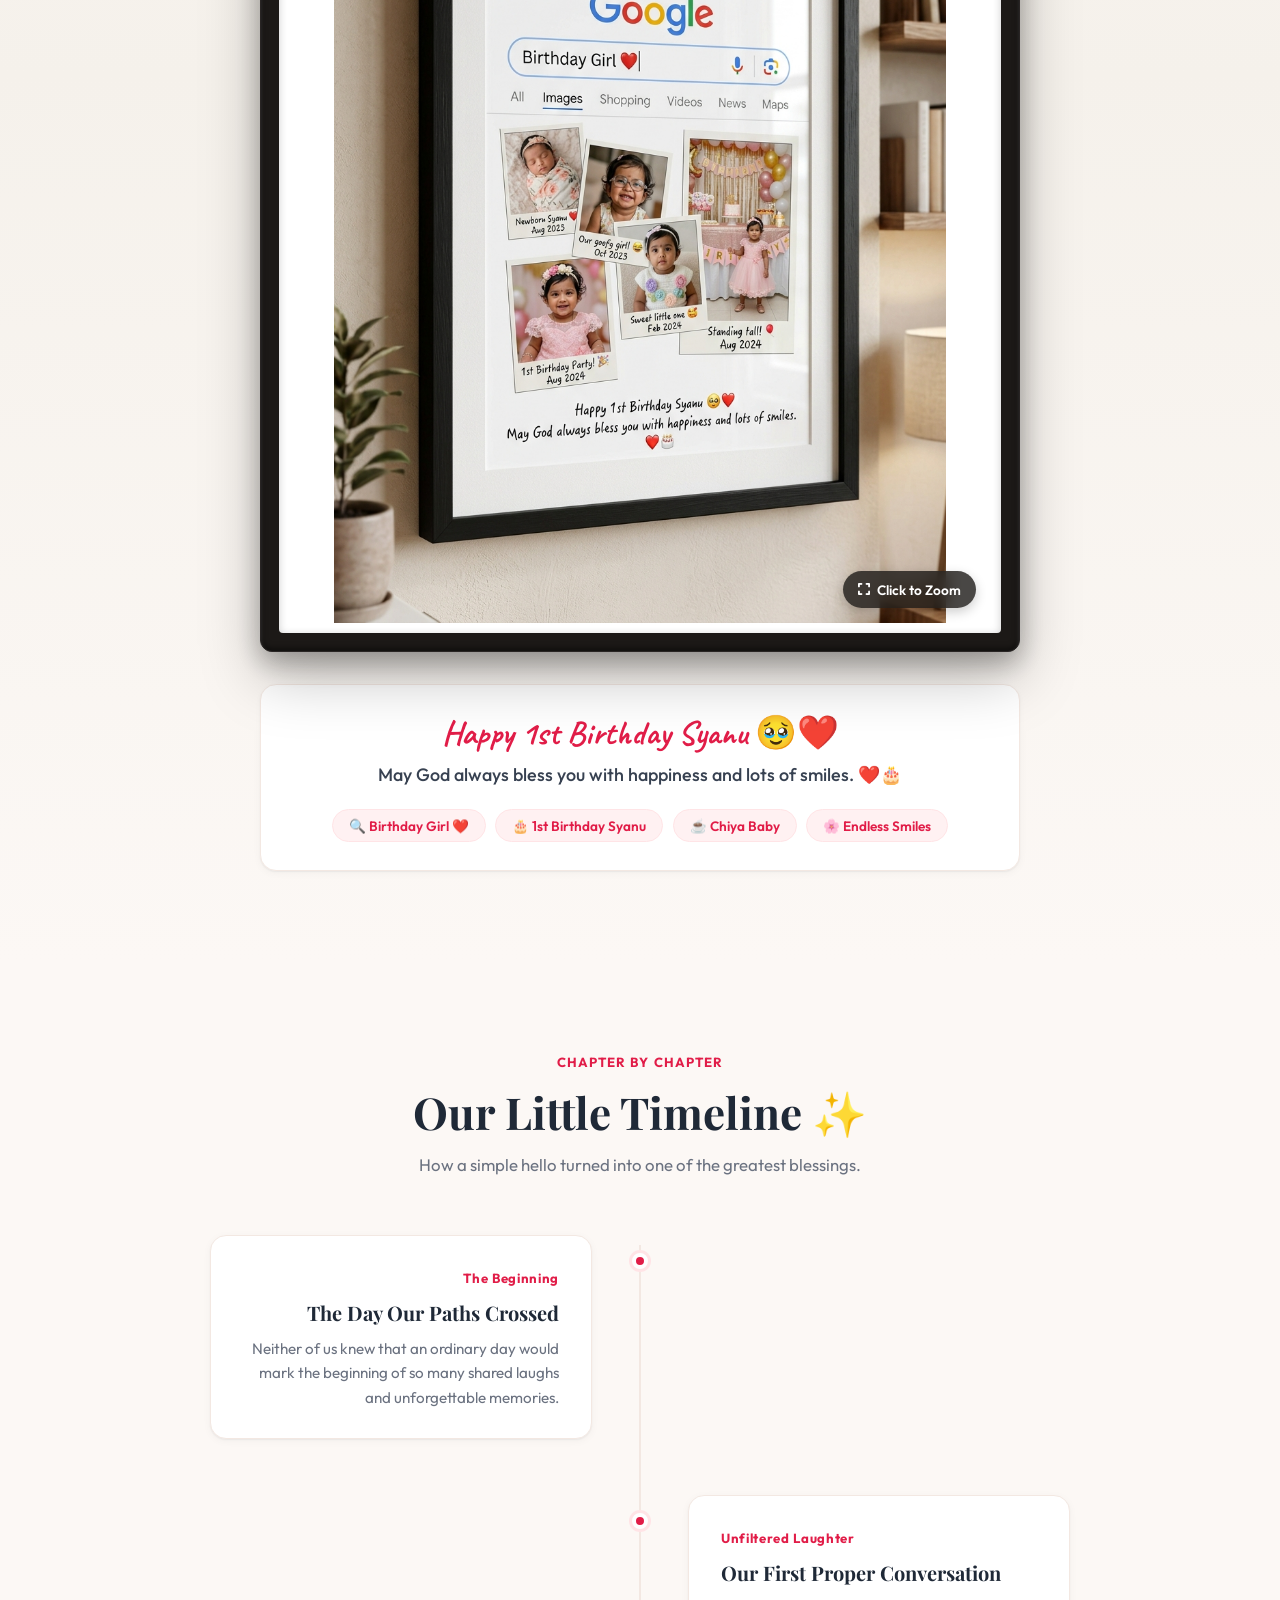
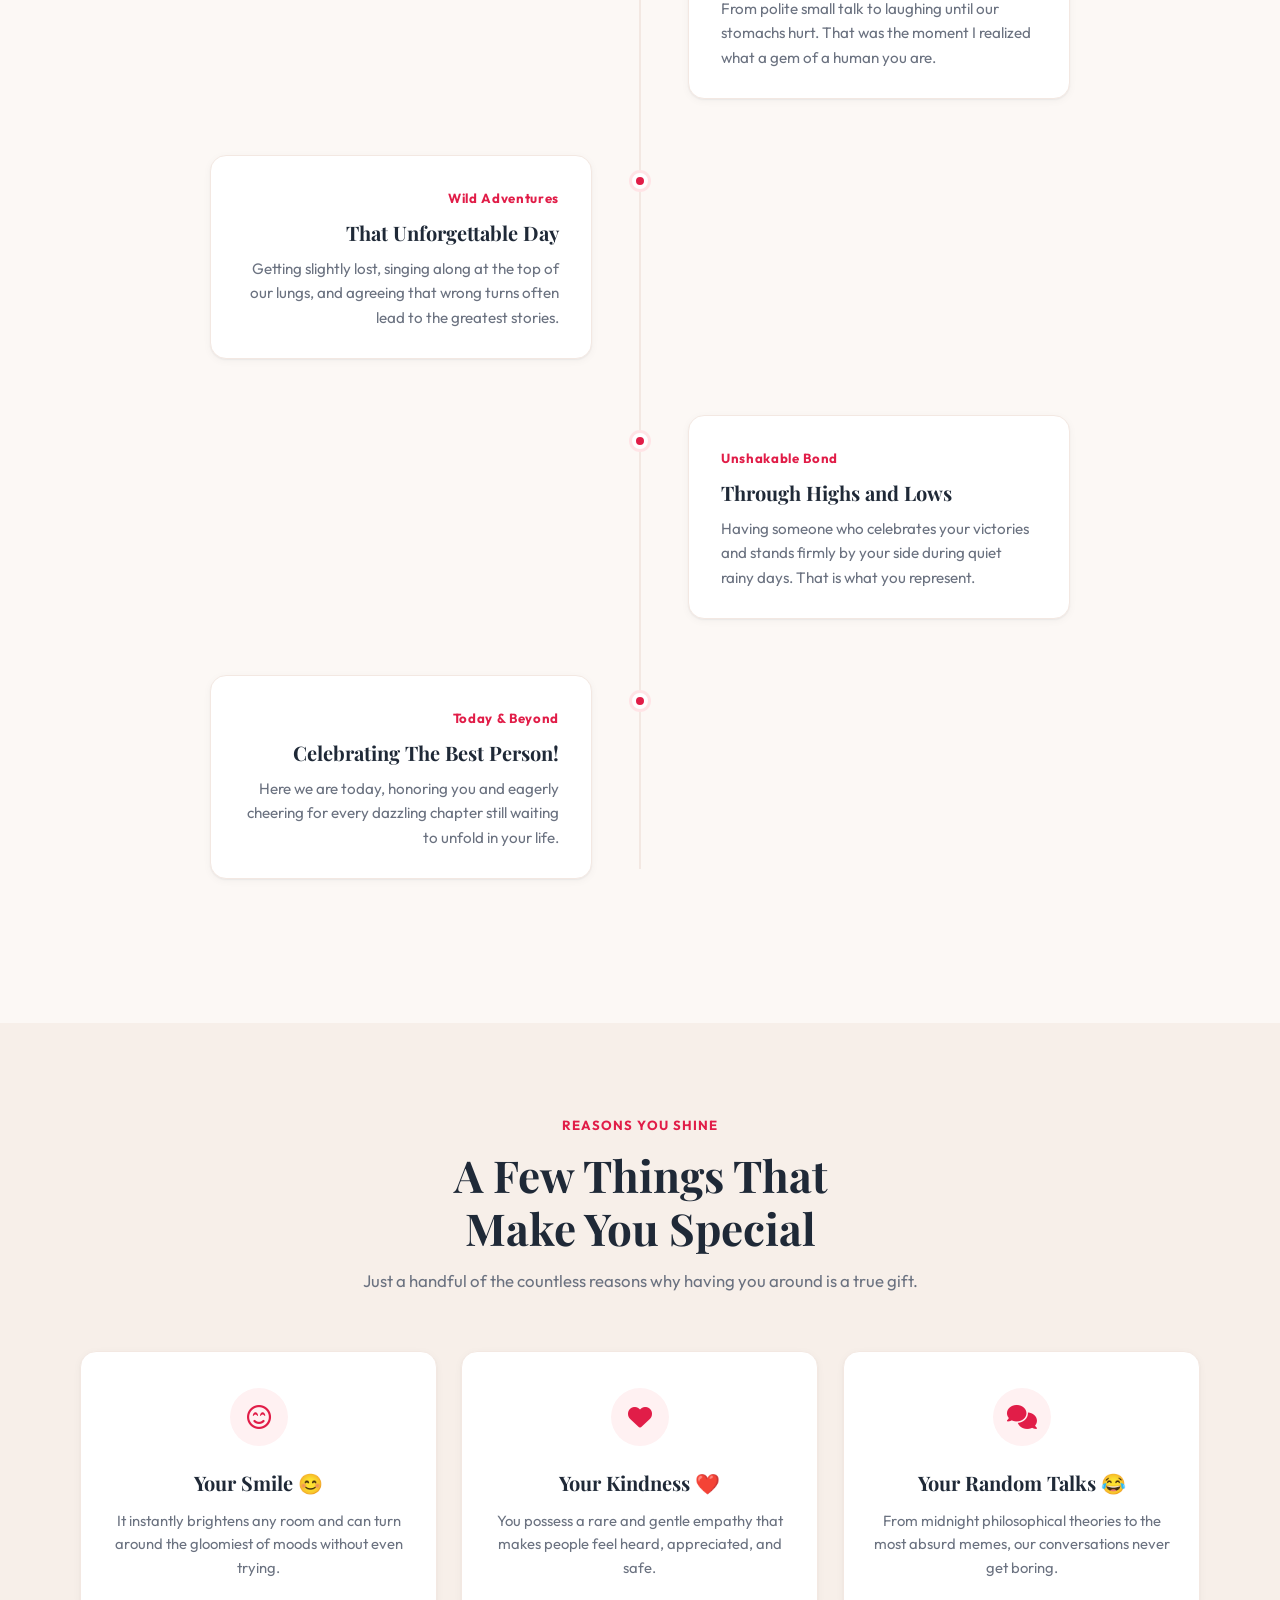
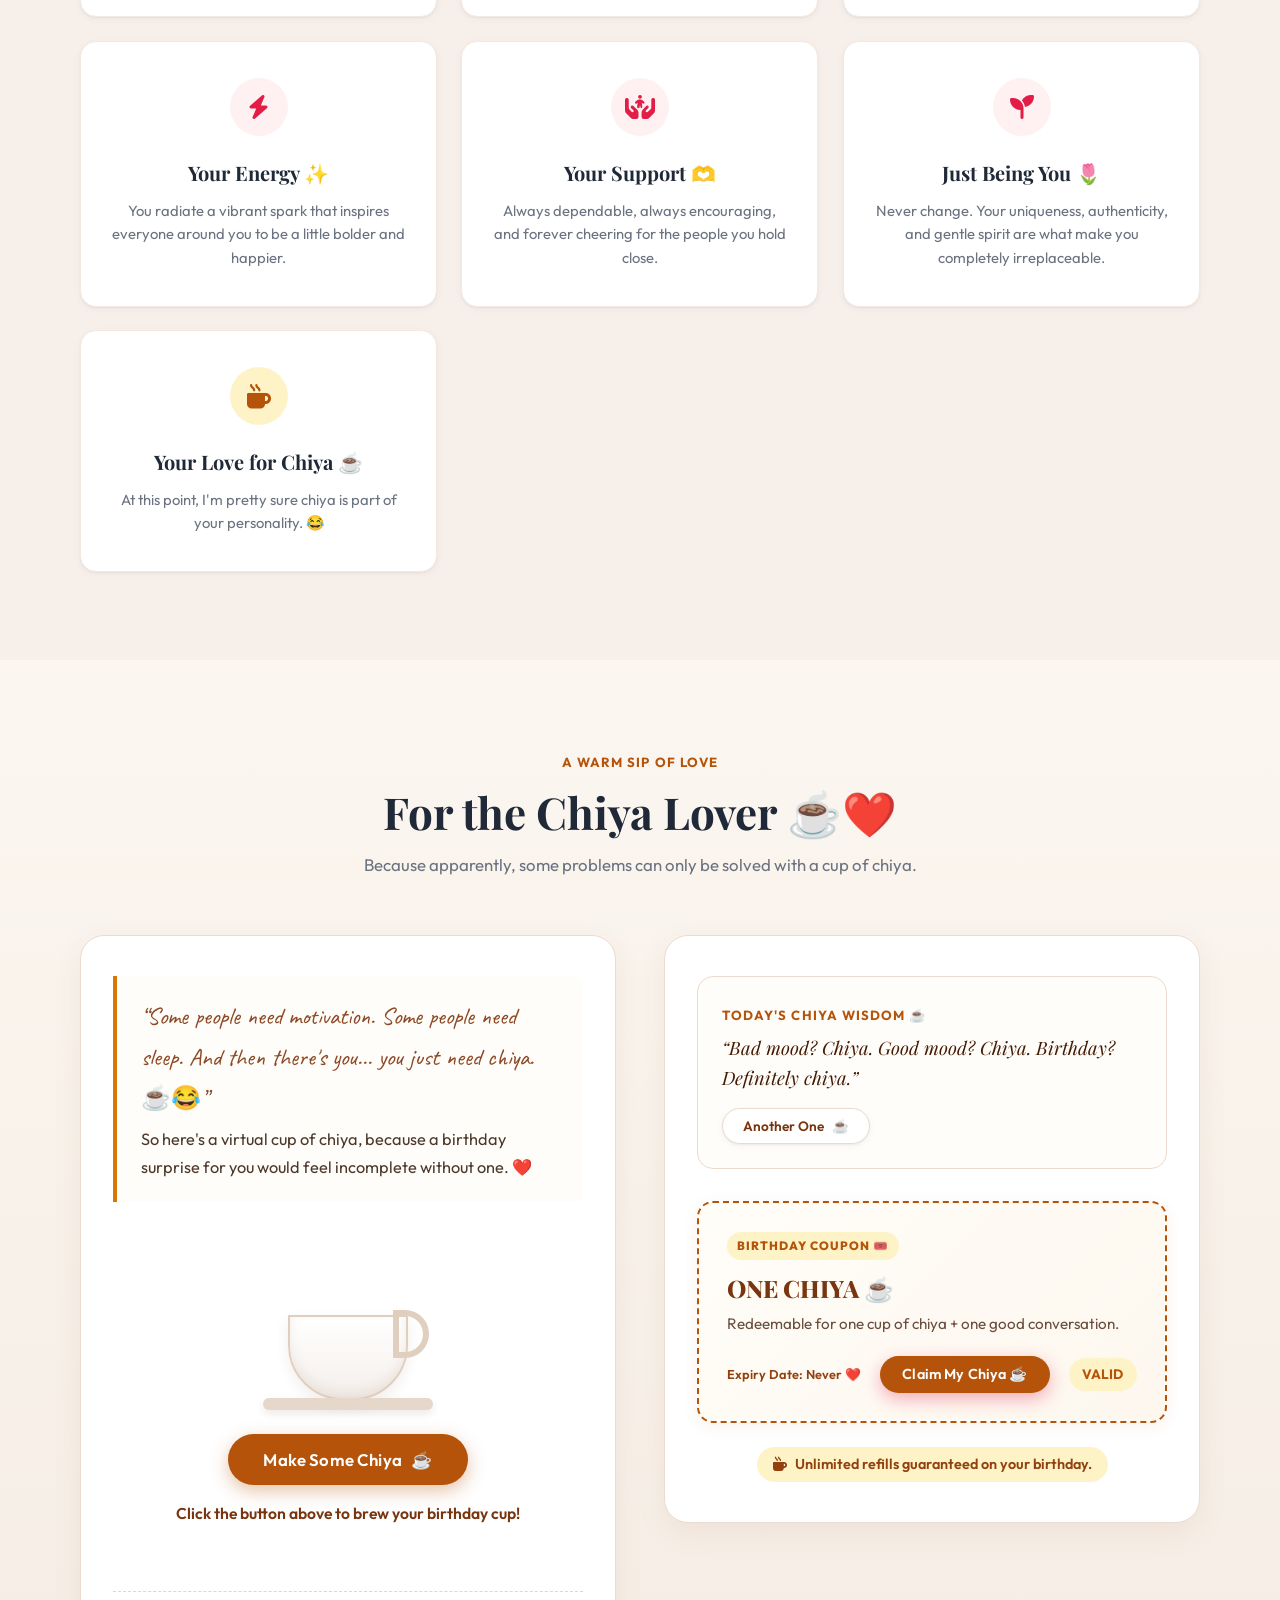
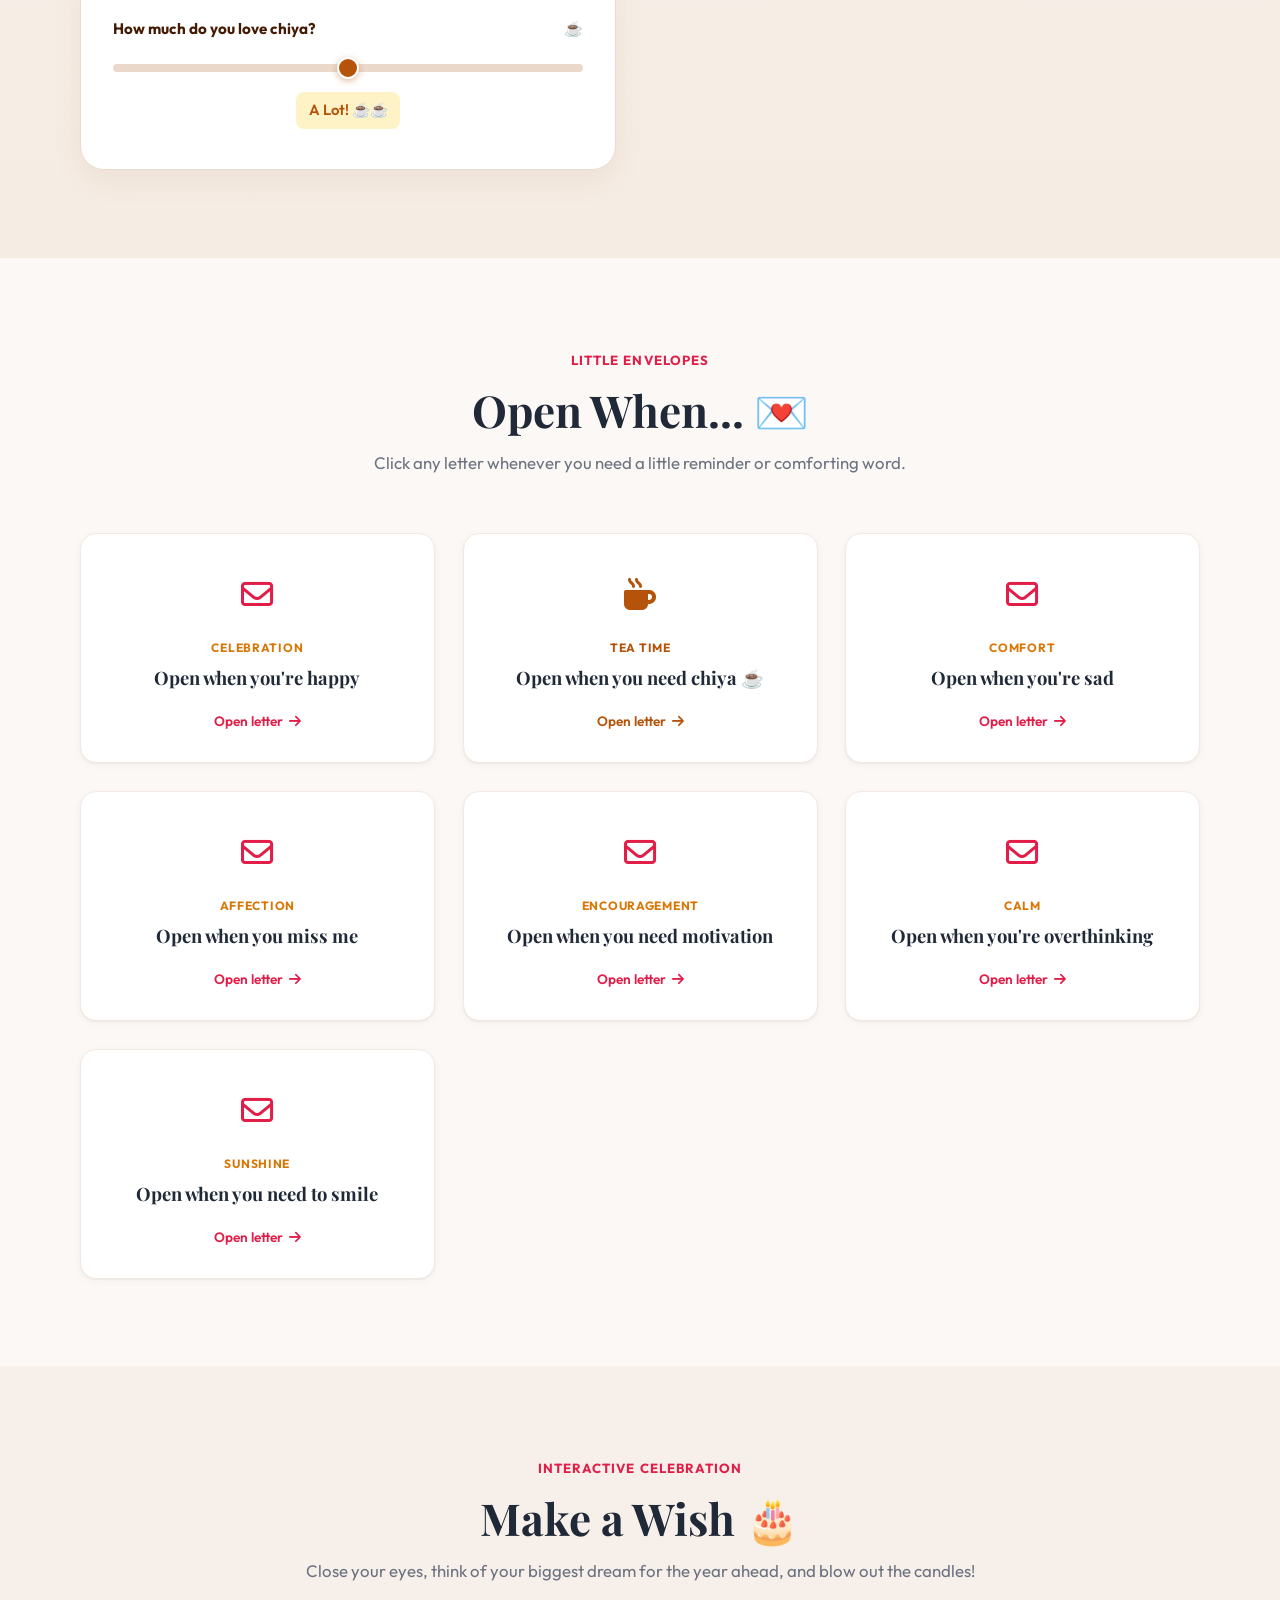
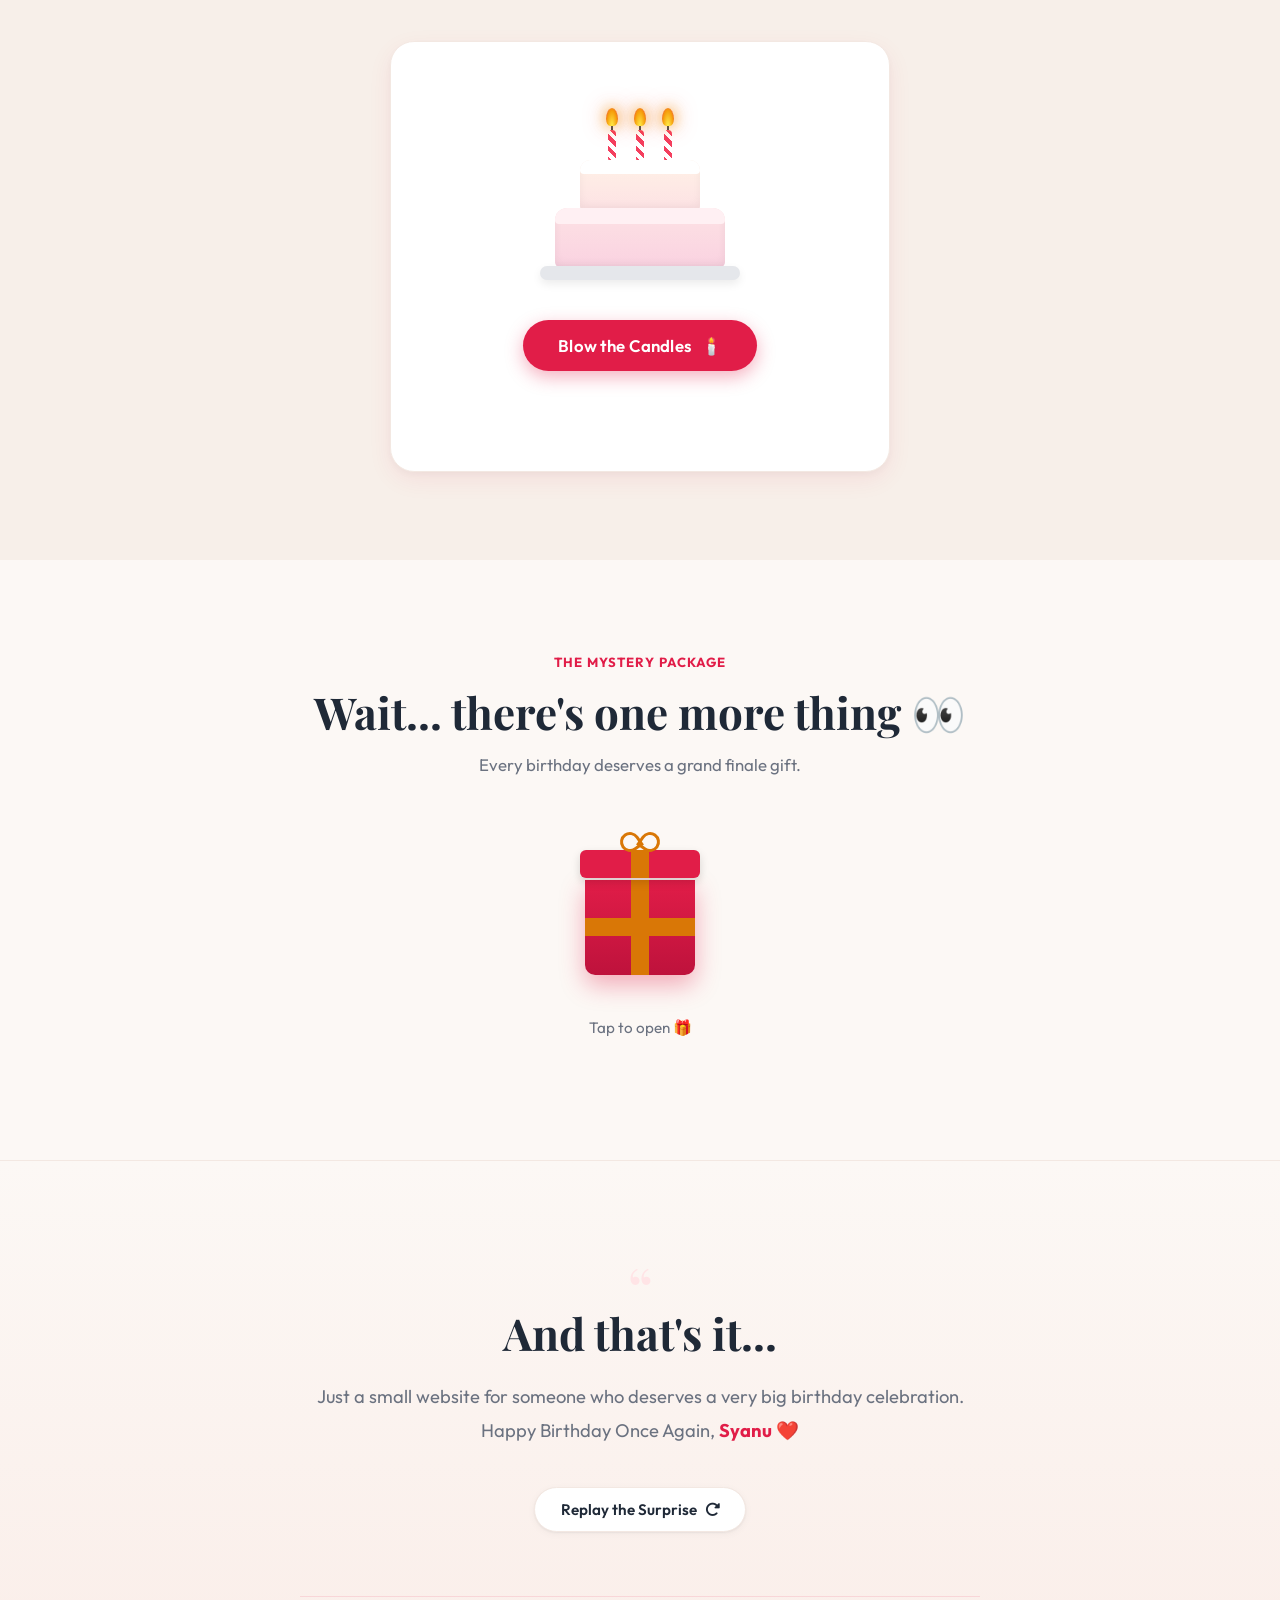
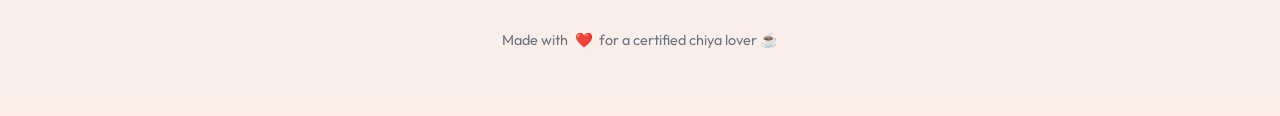
==== commit 583bacc6: "feat: update birthday celebration for Syanu Update configuration, branding, and UI elements to perso" ====
--- a/index.html
+++ b/index.html
@@ -3,10 +3,10 @@
 <head>
   <meta charset="UTF-8" />
   <meta name="viewport" content="width=device-width, initial-scale=1.0" />
-  <title>Birthday Surprise - Happy Birthday!</title>
-  <meta name="description" content="A handcrafted, emotional, and interactive birthday surprise celebration website with music, photo memories, interactive cake, letters, and gift reveal." />
-  <meta property="og:title" content="Birthday Surprise - Happy Birthday!" />
-  <meta property="og:description" content="A handcrafted, emotional, and interactive birthday surprise celebration website with music, photo memories, interactive cake, letters, and gift reveal." />
+  <title>Happy 1st Birthday Syanu 🥹❤️ - Birthday Surprise</title>
+  <meta name="description" content="Happy 1st Birthday Syanu! A handcrafted celebration website featuring the Google Birthday Girl framed art, interactive chiya, candles, and blessings." />
+  <meta property="og:title" content="Happy 1st Birthday Syanu 🥹❤️" />
+  <meta property="og:description" content="Happy 1st Birthday Syanu! May God always bless you with happiness and lots of smiles. ❤️🎂" />
   <meta property="og:type" content="website" />
   <meta name="twitter:card" content="summary_large_image" />
 
@@ -37,7 +37,7 @@
     <div class="intro-card">
       <div class="intro-decor-dots"></div>
       <span class="intro-badge">Special Delivery 💌</span>
-      <h1 class="intro-title">Hey <span data-bind="nickname">Sophia</span> 👀</h1>
+      <h1 class="intro-title">Hey <span data-bind="nickname">Syanu</span> 👀</h1>
       <p class="intro-subtitle">I made something special just for you...</p>
       <button type="button" class="btn-primary" id="open-surprise-btn" aria-label="Open your birthday surprise">
         Open Your Surprise <span aria-hidden="true">🎁</span>
@@ -71,7 +71,7 @@
         <a href="#hero" class="nav-link">Home</a>
         <a href="#age-section" class="nav-link">Milestone</a>
         <a href="#letter-section" class="nav-link">Letter</a>
-        <a href="#gallery-section" class="nav-link">Memories</a>
+        <a href="#showcase-section" class="nav-link">Birthday Search 🔍</a>
         <a href="#chiya-section" class="nav-link">Chiya Lover ☕</a>
         <a href="#timeline-section" class="nav-link">Timeline</a>
         <a href="#wishes-section" class="nav-link">Make a Wish</a>
@@ -97,7 +97,7 @@
           </div>
           <h1 class="hero-title">
             HAPPY BIRTHDAY 🎂<br />
-            <span class="hero-name-highlight easter-egg-trigger" data-bind="name" title="Click me!">Sophia</span>
+            <span class="hero-name-highlight easter-egg-trigger" data-bind="name" title="Click me!">Syanu</span>
           </h1>
           <p class="hero-subtitle">
             Today isn't just another day. It's the day someone amazing, kind-hearted, and truly irreplaceable came into this world. ❤️
@@ -186,18 +186,18 @@
           </div>
 
           <h3 class="letter-salutation">
-            Happy Birthday, <span data-bind="name">Sophia</span>!
+            Happy 1st Birthday, <span data-bind="name">Syanu</span> 🥹❤️
           </h3>
 
           <div class="letter-body">
             <p>
-              I don't know exactly how to put everything into words, but I hope this new chapter of your life brings you more happiness, inner peace, beautiful memories, and everything you have been patiently working for.
+              May God always bless you with infinite happiness, good health, and lots of smiles. Watching you grow over this first magical year has brought endless warmth, laughter, and blessings into our lives.
             </p>
             <p>
-              Thank you for being such an extraordinary person. Thank you for your spontaneous laughter, for listening when things get tough, and for bringing pure genuine energy into every room you enter. You make life so much more fun and meaningful simply by existing.
+              From your first newborn days to your funny smiling face in oversized glasses, to your cute little steps and sweet innocent curiosity — every single day with you is a pure blessing.
             </p>
             <p>
-              As you blow out your candles today, know that you are celebrated, admired, and deeply loved. May this year shower you with endless adventures, good health, and sweet surprises.
+              As we celebrate your very first milestone today, we wish you a lifetime filled with big adventures, bright smiles, sweet treats, and all the love this world has to offer.
             </p>
           </div>
 
@@ -212,86 +212,82 @@
     </section>
 
     <!-- =======================================================================
-         5. PHOTO MEMORIES (POLAROID GALLERY)
-         ======================================================================= -->
-    <section class="section section-alt" id="gallery-section">
+         5. GOOGLE SEARCH: BIRTHDAY GIRL SHOWCASE
+         ======================================================================= -->
+    <section class="section section-alt google-search-section" id="showcase-section">
       <div class="section-container">
         <div class="section-header reveal-on-scroll">
-          <span class="section-tag">Treasured Snapshots</span>
-          <h2 class="section-title">Some Beautiful Memories 📸</h2>
-          <p class="section-subtitle">A glimpse into the laughs, trips, and spontaneous adventures we've shared.</p>
-        </div>
-
-        <div class="gallery-grid">
-          <!-- Photo 1 -->
-          <div class="polaroid-card reveal-on-scroll" data-index="1">
-            <div class="polaroid-img-box">
-              <img src="images/memory-1.jpg" alt="Our first photo memory" loading="lazy" />
-              <span class="polaroid-view-hint" aria-hidden="true"><i class="fa-solid fa-expand"></i></span>
-            </div>
-            <div class="polaroid-caption">Our first photo</div>
-          </div>
-
-          <!-- Photo 2 -->
-          <div class="polaroid-card reveal-on-scroll" data-index="2">
-            <div class="polaroid-img-box">
-              <img src="images/memory-2.jpg" alt="Picnic in the park memory" loading="lazy" />
-              <span class="polaroid-view-hint" aria-hidden="true"><i class="fa-solid fa-expand"></i></span>
-            </div>
-            <div class="polaroid-caption">That random day 😂</div>
-          </div>
-
-          <!-- Photo 3 -->
-          <div class="polaroid-card reveal-on-scroll" data-index="3">
-            <div class="polaroid-img-box">
-              <img src="images/memory-3.jpg" alt="Road trip sunset memory" loading="lazy" />
-              <span class="polaroid-view-hint" aria-hidden="true"><i class="fa-solid fa-expand"></i></span>
-            </div>
-            <div class="polaroid-caption">The road trip sunset 🌅</div>
-          </div>
-
-          <!-- Photo 4 -->
-          <div class="polaroid-card reveal-on-scroll" data-index="4">
-            <div class="polaroid-img-box">
-              <img src="images/memory-4.jpg" alt="Celebration evening memory" loading="lazy" />
-              <span class="polaroid-view-hint" aria-hidden="true"><i class="fa-solid fa-expand"></i></span>
-            </div>
-            <div class="polaroid-caption">Celebration night 🎂</div>
-          </div>
-
-          <!-- Photo 5 -->
-          <div class="polaroid-card reveal-on-scroll" data-index="5">
-            <div class="polaroid-img-box">
-              <img src="images/memory-5.jpg" alt="Beach sunset walk memory" loading="lazy" />
-              <span class="polaroid-view-hint" aria-hidden="true"><i class="fa-solid fa-expand"></i></span>
-            </div>
-            <div class="polaroid-caption">Good times ❤️</div>
-          </div>
-
-          <!-- Photo 6 -->
-          <div class="polaroid-card reveal-on-scroll" data-index="6">
-            <div class="polaroid-img-box">
-              <img src="images/memory-6.jpg" alt="Cozy evening memory" loading="lazy" />
-              <span class="polaroid-view-hint" aria-hidden="true"><i class="fa-solid fa-expand"></i></span>
-            </div>
-            <div class="polaroid-caption">One of my favorites ✨</div>
-          </div>
-
-          <!-- Photo 7 (Chiya Memory) -->
-          <div class="polaroid-card reveal-on-scroll" data-index="7">
-            <div class="polaroid-img-box">
-              <img src="images/chiya-memory.jpg" alt="Chiya memory" loading="lazy" onerror="this.onerror=null; this.src='images/memory-1.jpg';" />
-              <span class="polaroid-view-hint" aria-hidden="true"><i class="fa-solid fa-expand"></i></span>
-            </div>
-            <div class="polaroid-caption">Chiya + random talks ☕</div>
-          </div>
-        </div>
-
-        <!-- 12. Random Memory Button -->
-        <div class="random-memory-bar reveal-on-scroll">
-          <button type="button" class="btn-secondary" id="random-memory-btn">
-            Show Me a Memory <i class="fa-solid fa-dice" aria-hidden="true"></i>
-          </button>
+          <span class="section-tag">Official Top Result 🔍</span>
+          <h2 class="section-title">The Most Searched Birthday Girl ❤️</h2>
+          <p class="section-subtitle">When the world searches for cuteness, happiness, and pure joy, there's only one answer.</p>
+        </div>
+
+        <div class="google-frame-container reveal-on-scroll">
+          <!-- Google UI Header -->
+          <div class="google-mock-header">
+            <div class="google-brand-logo">
+              <span class="g-blue">G</span><span class="g-red">o</span><span class="g-yellow">o</span><span class="g-blue">g</span><span class="g-green">l</span><span class="g-red">e</span>
+            </div>
+
+            <!-- Search Bar Mock -->
+            <div class="google-search-bar-input" id="google-search-bar-input">
+              <i class="fa-solid fa-magnifying-glass google-search-icon" aria-hidden="true"></i>
+              <span class="google-search-text" id="google-search-display-text">Birthday Girl ❤️</span>
+              <div class="google-assistant-dots" aria-hidden="true">
+                <span class="assistant-dot" style="background: #4285F4;"></span>
+                <span class="assistant-dot" style="background: #EA4335;"></span>
+                <span class="assistant-dot" style="background: #FBBC05;"></span>
+                <span class="assistant-dot" style="background: #34A853;"></span>
+              </div>
+            </div>
+
+            <!-- Google Filter Tabs -->
+            <div class="google-tabs-row" role="tablist">
+              <span class="google-tab-item active" data-tab="images"><i class="fa-regular fa-image" aria-hidden="true"></i> Images</span>
+              <span class="google-tab-item" data-tab="milestone"><i class="fa-solid fa-cake-candles" aria-hidden="true"></i> 1st Birthday</span>
+              <span class="google-tab-item" data-tab="chiya"><i class="fa-solid fa-mug-hot" aria-hidden="true"></i> Chiya Lover ☕</span>
+              <span class="google-tab-item" data-tab="blessings"><i class="fa-solid fa-heart" aria-hidden="true"></i> Blessings</span>
+            </div>
+            <div class="google-meta-stat" id="google-meta-stat-text">
+              About 365 days of unconditional love, giggles, and cuteness (0.01 seconds)
+            </div>
+          </div>
+
+          <!-- Physical Textured Art Frame -->
+          <div class="physical-art-frame" id="physical-art-frame" title="Click to view full screen!">
+            <div class="art-frame-mount">
+              <img id="framed-art-image" src="images/birthday-girl-frame.jpg" alt="Google Birthday Girl Framed Artwork - Happy 1st Birthday Syanu" />
+              <div class="art-frame-zoom-badge">
+                <i class="fa-solid fa-expand" aria-hidden="true"></i>
+                <span>Click to Zoom</span>
+              </div>
+            </div>
+          </div>
+
+          <!-- Bottom Blessing Card -->
+          <div class="google-frame-blessing-card">
+            <h3 class="blessing-title-text">
+              Happy 1st Birthday Syanu 🥹❤️
+            </h3>
+            <p class="blessing-sub-text">
+              May God always bless you with happiness and lots of smiles. ❤️🎂
+            </p>
+
+            <div class="search-filter-pills">
+              <button type="button" class="search-pill-btn" data-search-term="Birthday Girl ❤️">
+                🔍 Birthday Girl ❤️
+              </button>
+              <button type="button" class="search-pill-btn" data-search-term="Happy 1st Birthday Syanu 🥹❤️">
+                🎂 1st Birthday Syanu
+              </button>
+              <button type="button" class="search-pill-btn" data-search-term="Chiya Baby ☕">
+                ☕ Chiya Baby
+              </button>
+              <button type="button" class="search-pill-btn" data-search-term="Pure Happiness & Smiles 🌸">
+                🌸 Endless Smiles
+              </button>
+            </div>
+          </div>
         </div>
       </div>
     </section>
--- a/css/style.css
+++ b/css/style.css
@@ -2168,6 +2168,251 @@
 }
 
 /* --------------------------------------------------------------------------
+   23. GOOGLE SEARCH BIRTHDAY FRAME SHOWCASE
+   ========================================================================== */
+.google-search-section {
+  background: linear-gradient(180deg, var(--color-bg) 0%, #F5F1EB 50%, var(--color-bg) 100%);
+  position: relative;
+}
+
+.google-frame-container {
+  max-width: 760px;
+  margin: 0 auto;
+  text-align: center;
+}
+
+/* Interactive Google Top Bar Mock */
+.google-mock-header {
+  background: #FFFFFF;
+  border-radius: var(--radius-md) var(--radius-md) 0 0;
+  border: 1px solid var(--color-border);
+  border-bottom: none;
+  padding: 1.75rem 1.5rem 1rem;
+  box-shadow: 0 4px 15px rgba(0, 0, 0, 0.03);
+}
+
+.google-brand-logo {
+  font-size: 2.2rem;
+  font-weight: 700;
+  letter-spacing: -0.04em;
+  font-family: -apple-system, BlinkMacSystemFont, "Segoe UI", Roboto, sans-serif;
+  margin-bottom: 0.85rem;
+  user-select: none;
+}
+
+.g-blue { color: #4285F4; }
+.g-red { color: #EA4335; }
+.g-yellow { color: #FBBC05; }
+.g-green { color: #34A853; }
+
+.google-search-bar-input {
+  max-width: 480px;
+  margin: 0 auto 1.25rem;
+  background: #FFFFFF;
+  border: 1px solid #DFE1E5;
+  border-radius: var(--radius-full);
+  padding: 0.65rem 1.25rem;
+  display: flex;
+  align-items: center;
+  gap: 0.75rem;
+  box-shadow: 0 2px 8px rgba(60, 64, 67, 0.08);
+  transition: all var(--transition-fast);
+}
+
+.google-search-bar-input:hover {
+  box-shadow: 0 4px 14px rgba(60, 64, 67, 0.16);
+  border-color: rgba(223, 225, 229, 0);
+}
+
+.google-search-icon {
+  color: #9AA0A6;
+  font-size: 1rem;
+}
+
+.google-search-text {
+  flex: 1;
+  font-family: var(--font-handwriting);
+  font-size: 1.55rem;
+  color: #202124;
+  text-align: left;
+  line-height: 1;
+}
+
+.google-assistant-dots {
+  display: flex;
+  align-items: center;
+  gap: 3px;
+}
+
+.assistant-dot {
+  width: 6px;
+  height: 6px;
+  border-radius: 50%;
+}
+
+/* Search Tabs */
+.google-tabs-row {
+  display: flex;
+  align-items: center;
+  justify-content: center;
+  gap: 1.5rem;
+  border-bottom: 1px solid #EBEBEB;
+  padding-bottom: 0.65rem;
+  font-size: 0.9rem;
+  color: #5F6368;
+}
+
+.google-tab-item {
+  cursor: pointer;
+  padding: 0.25rem 0.5rem;
+  position: relative;
+  transition: color var(--transition-fast);
+  display: inline-flex;
+  align-items: center;
+  gap: 0.35rem;
+}
+
+.google-tab-item.active {
+  color: #1A73E8;
+  font-weight: 600;
+}
+
+.google-tab-item.active::after {
+  content: '';
+  position: absolute;
+  bottom: -0.75rem;
+  left: 0;
+  width: 100%;
+  height: 3px;
+  background-color: #1A73E8;
+  border-radius: 2px 2px 0 0;
+}
+
+.google-meta-stat {
+  font-size: 0.8rem;
+  color: #70757A;
+  margin-top: 0.6rem;
+  font-family: var(--font-sans);
+}
+
+/* Physical Textured Picture Frame */
+.physical-art-frame {
+  background: #1C1917;
+  padding: 18px;
+  border-radius: 12px;
+  box-shadow: 
+    0 25px 60px rgba(0, 0, 0, 0.25),
+    0 10px 25px rgba(28, 25, 23, 0.3),
+    inset 0 2px 4px rgba(255, 255, 255, 0.15),
+    inset 0 -2px 6px rgba(0, 0, 0, 0.6);
+  border: 1px solid #292524;
+  position: relative;
+  transition: transform var(--transition-normal), box-shadow var(--transition-normal);
+  cursor: pointer;
+}
+
+.physical-art-frame:hover {
+  transform: translateY(-4px) scale(1.01);
+  box-shadow: 
+    0 35px 75px rgba(0, 0, 0, 0.3),
+    0 15px 35px rgba(28, 25, 23, 0.35);
+}
+
+.art-frame-mount {
+  background: #FFFFFF;
+  padding: 10px;
+  border-radius: 4px;
+  box-shadow: inset 0 2px 8px rgba(0, 0, 0, 0.2);
+  position: relative;
+  overflow: hidden;
+}
+
+.art-frame-mount img {
+  width: 100%;
+  height: auto;
+  max-height: 820px;
+  object-fit: contain;
+  display: block;
+  border-radius: 2px;
+}
+
+.art-frame-zoom-badge {
+  position: absolute;
+  bottom: 25px;
+  right: 25px;
+  background: rgba(28, 25, 23, 0.8);
+  color: #FFFFFF;
+  backdrop-filter: blur(8px);
+  padding: 0.45rem 0.95rem;
+  border-radius: var(--radius-full);
+  font-size: 0.85rem;
+  font-weight: 600;
+  display: flex;
+  align-items: center;
+  gap: 0.4rem;
+  box-shadow: 0 4px 12px rgba(0, 0, 0, 0.2);
+  transition: all var(--transition-fast);
+}
+
+.physical-art-frame:hover .art-frame-zoom-badge {
+  background: var(--color-primary);
+  transform: scale(1.06);
+}
+
+/* Dedicated Blessing Banner below frame */
+.google-frame-blessing-card {
+  margin-top: 2rem;
+  background: #FFFFFF;
+  border: 1px solid var(--color-border);
+  border-radius: var(--radius-md);
+  padding: 1.75rem 2rem;
+  box-shadow: var(--shadow-sm);
+  text-align: center;
+}
+
+.blessing-title-text {
+  font-family: var(--font-handwriting);
+  font-size: 2.1rem;
+  font-weight: 700;
+  color: var(--color-primary);
+  line-height: 1.2;
+  margin-bottom: 0.4rem;
+}
+
+.blessing-sub-text {
+  font-size: 1.12rem;
+  color: #374151;
+  font-weight: 500;
+  margin-bottom: 1.25rem;
+}
+
+.search-filter-pills {
+  display: flex;
+  align-items: center;
+  justify-content: center;
+  gap: 0.6rem;
+  flex-wrap: wrap;
+}
+
+.search-pill-btn {
+  background: var(--color-primary-tint);
+  color: var(--color-primary);
+  border: 1px solid var(--color-primary-light);
+  padding: 0.4rem 1rem;
+  border-radius: var(--radius-full);
+  font-size: 0.85rem;
+  font-weight: 600;
+  transition: all var(--transition-fast);
+}
+
+.search-pill-btn:hover {
+  background: var(--color-primary);
+  color: #FFFFFF;
+  transform: translateY(-2px);
+  box-shadow: 0 4px 10px rgba(225, 29, 72, 0.2);
+}
+
+/* --------------------------------------------------------------------------
    21. ACCESSIBILITY: PREFERS REDUCED MOTION
    -------------------------------------------------------------------------- */
 @media (prefers-reduced-motion: reduce) {
--- a/css/responsive.css
+++ b/css/responsive.css
@@ -148,6 +148,33 @@
     top: -40px;
   }
 
+  .physical-art-frame {
+    padding: 10px;
+    border-radius: 8px;
+  }
+
+  .google-brand-logo {
+    font-size: 1.85rem;
+  }
+
+  .google-search-bar-input {
+    padding: 0.5rem 1rem;
+  }
+
+  .google-search-text {
+    font-size: 1.3rem;
+  }
+
+  .google-tabs-row {
+    gap: 0.85rem;
+    font-size: 0.8rem;
+    flex-wrap: wrap;
+  }
+
+  .blessing-title-text {
+    font-size: 1.7rem;
+  }
+
   /* Floating music player mobile placement */
   .floating-music-btn {
     bottom: 1.25rem;
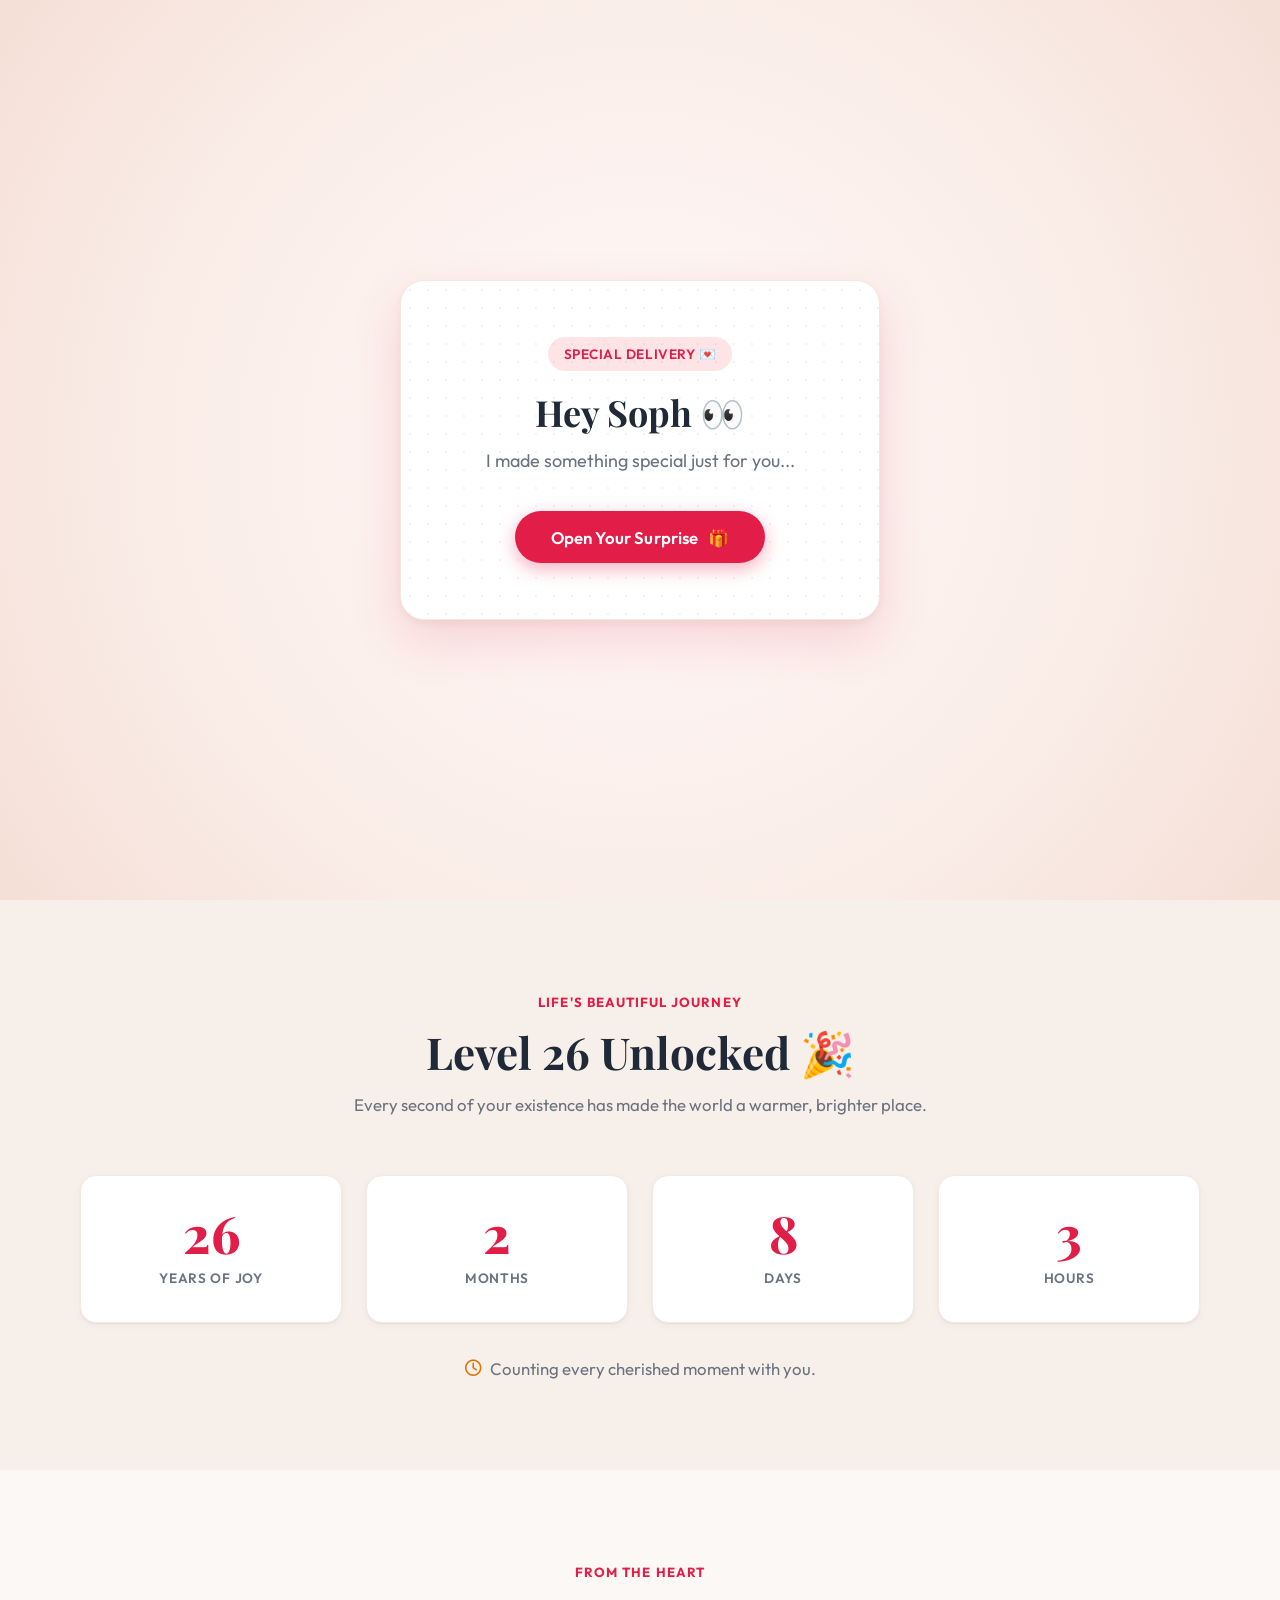
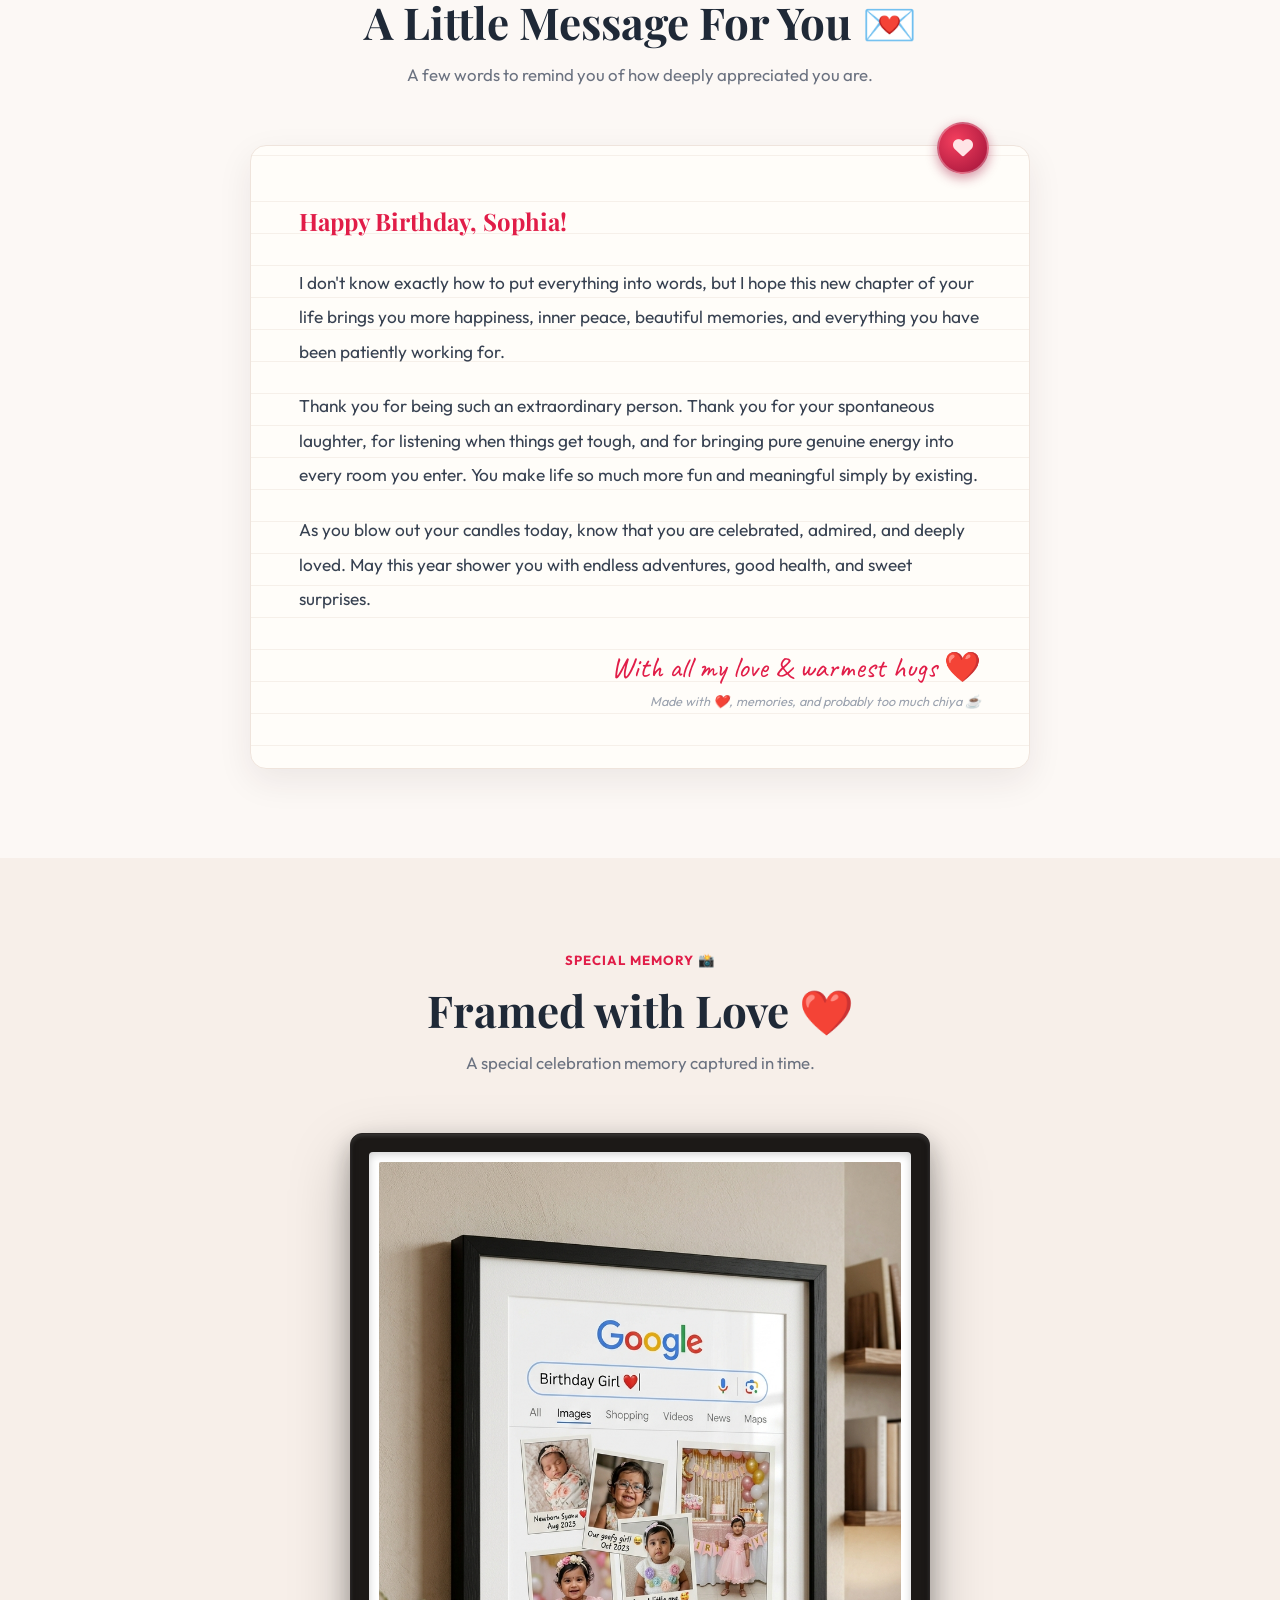
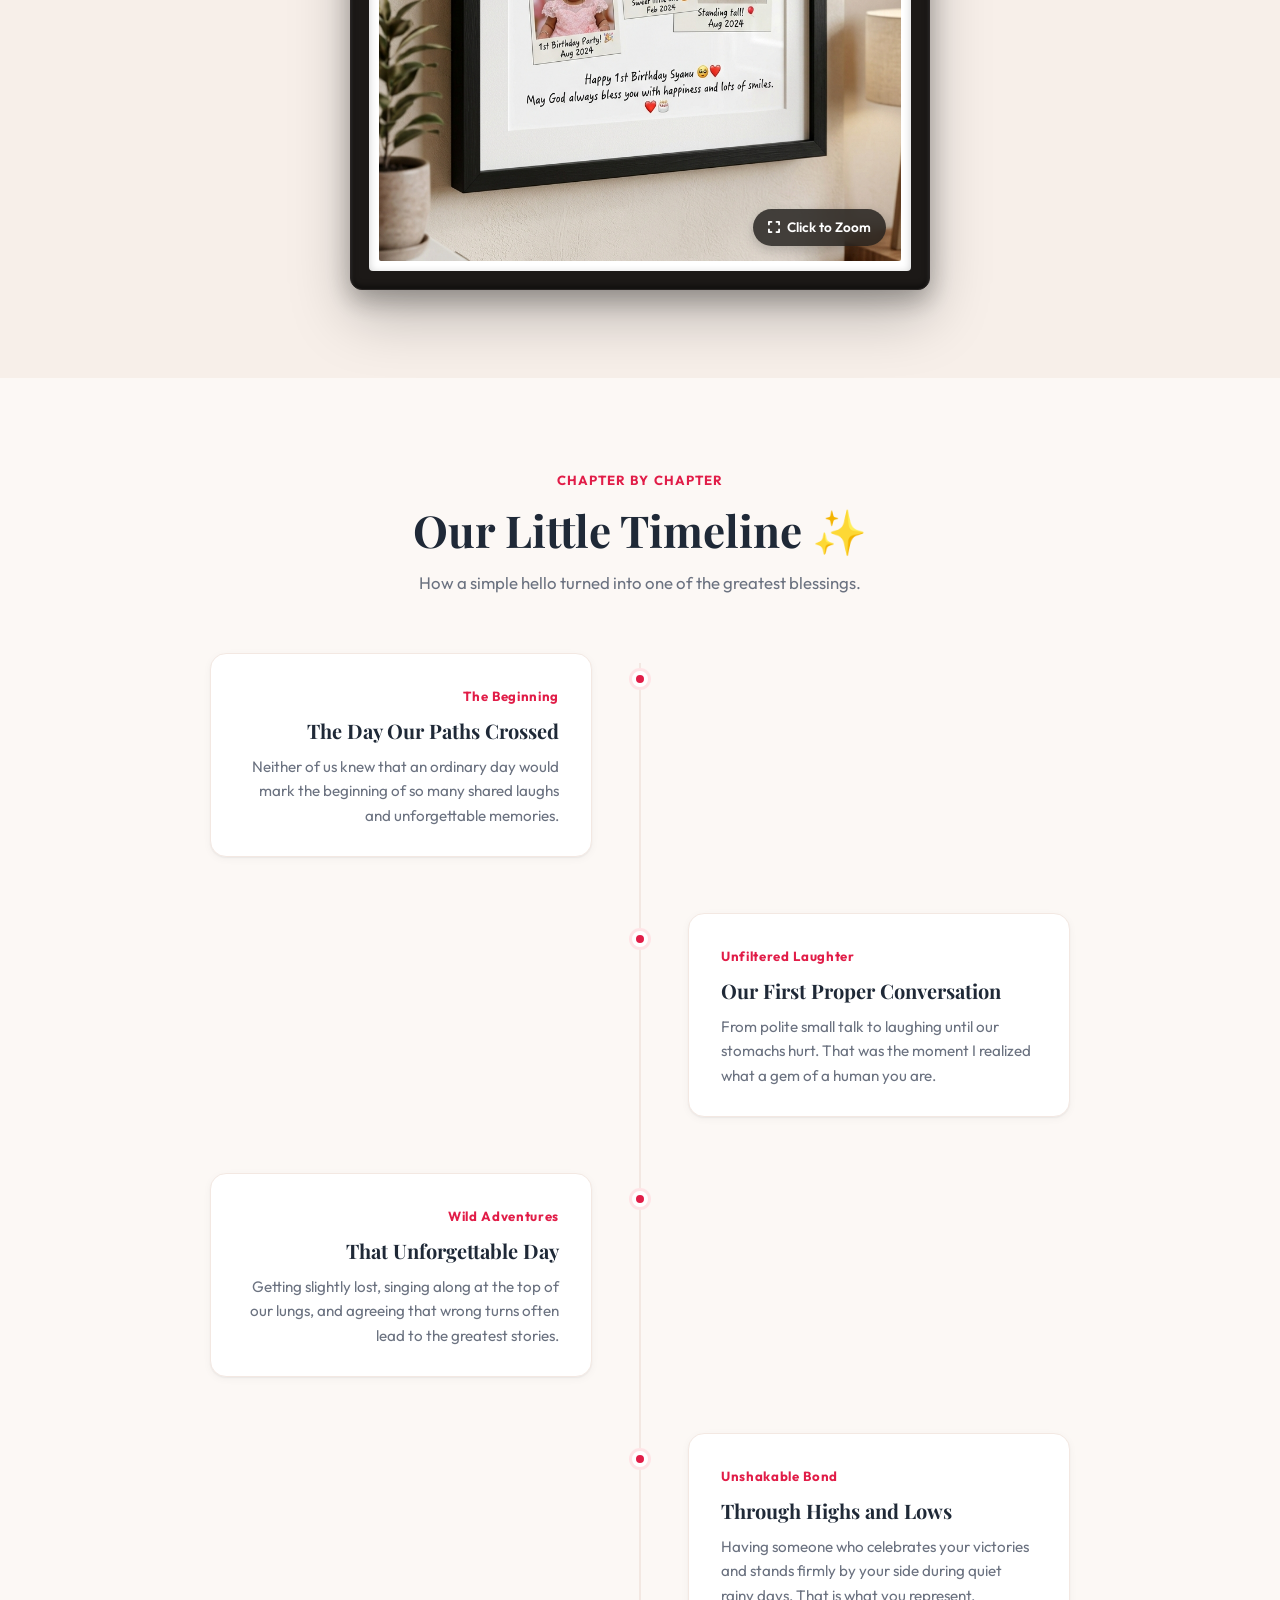
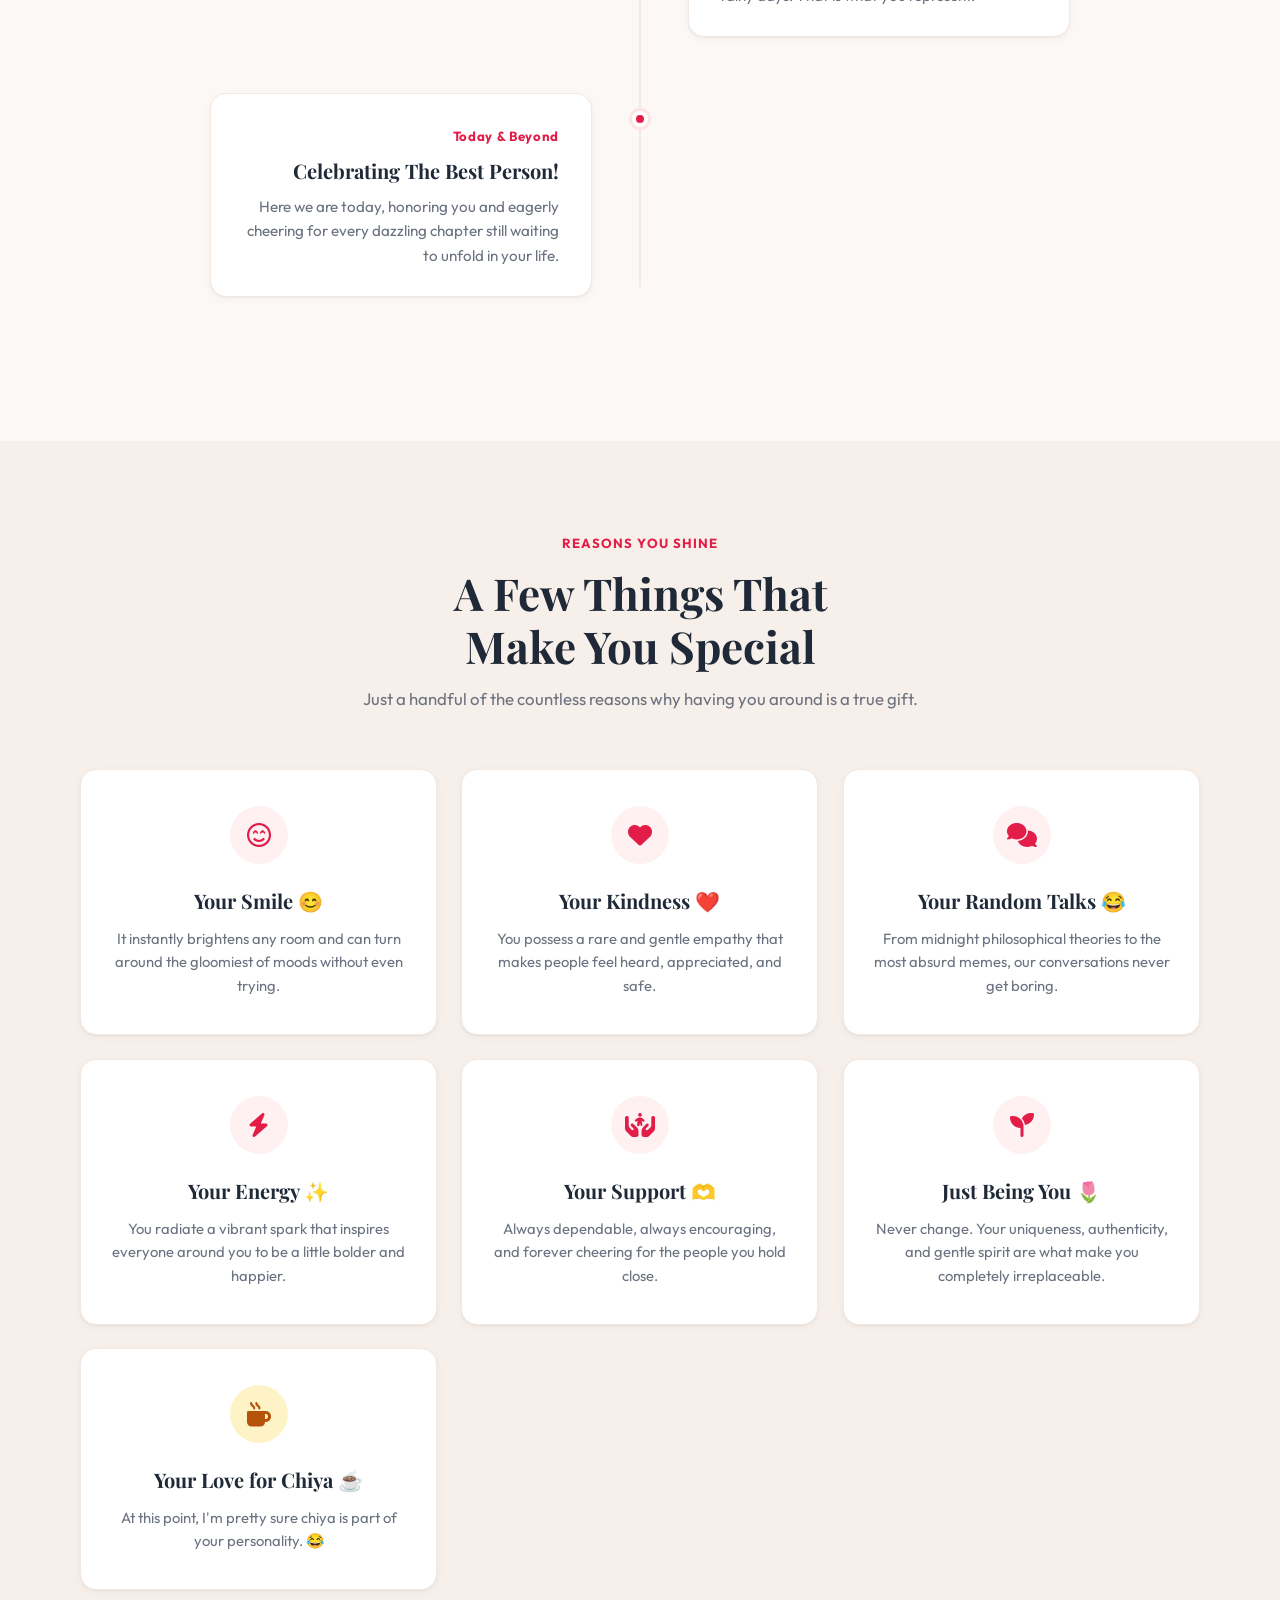
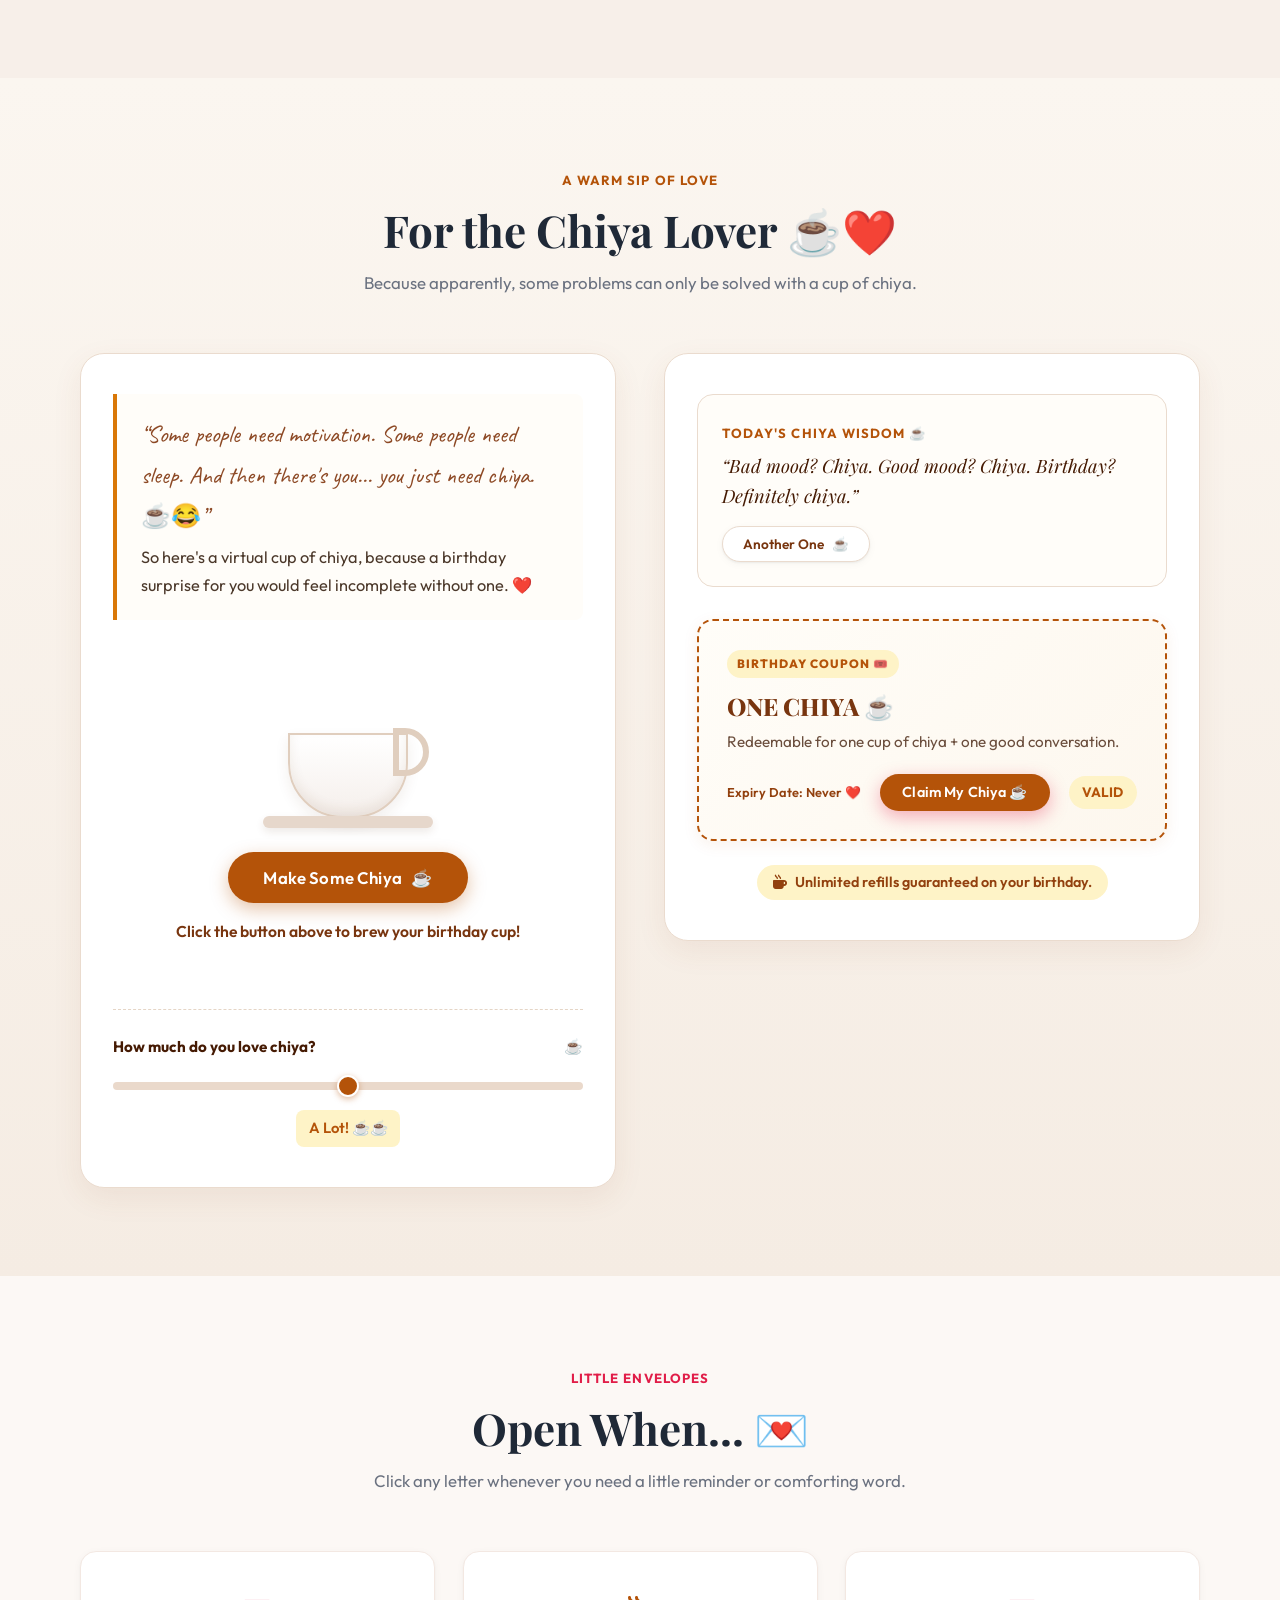
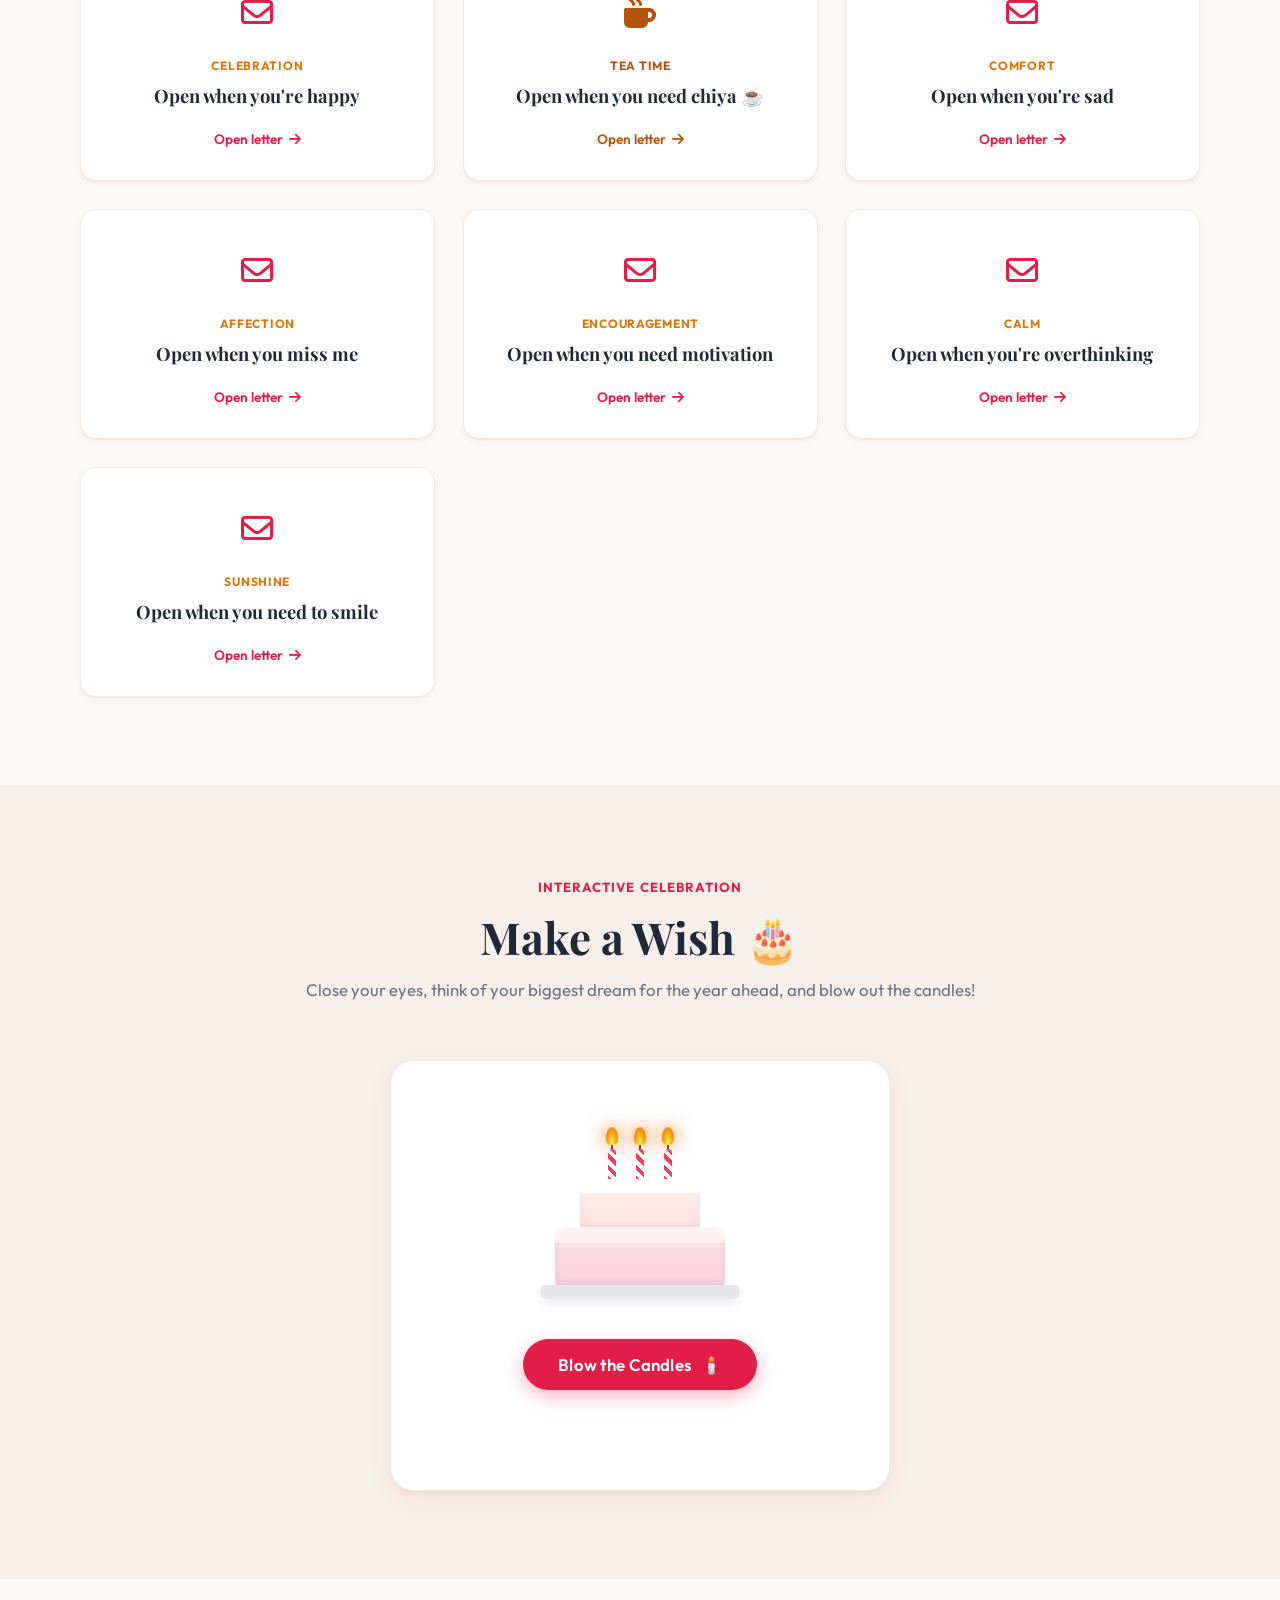
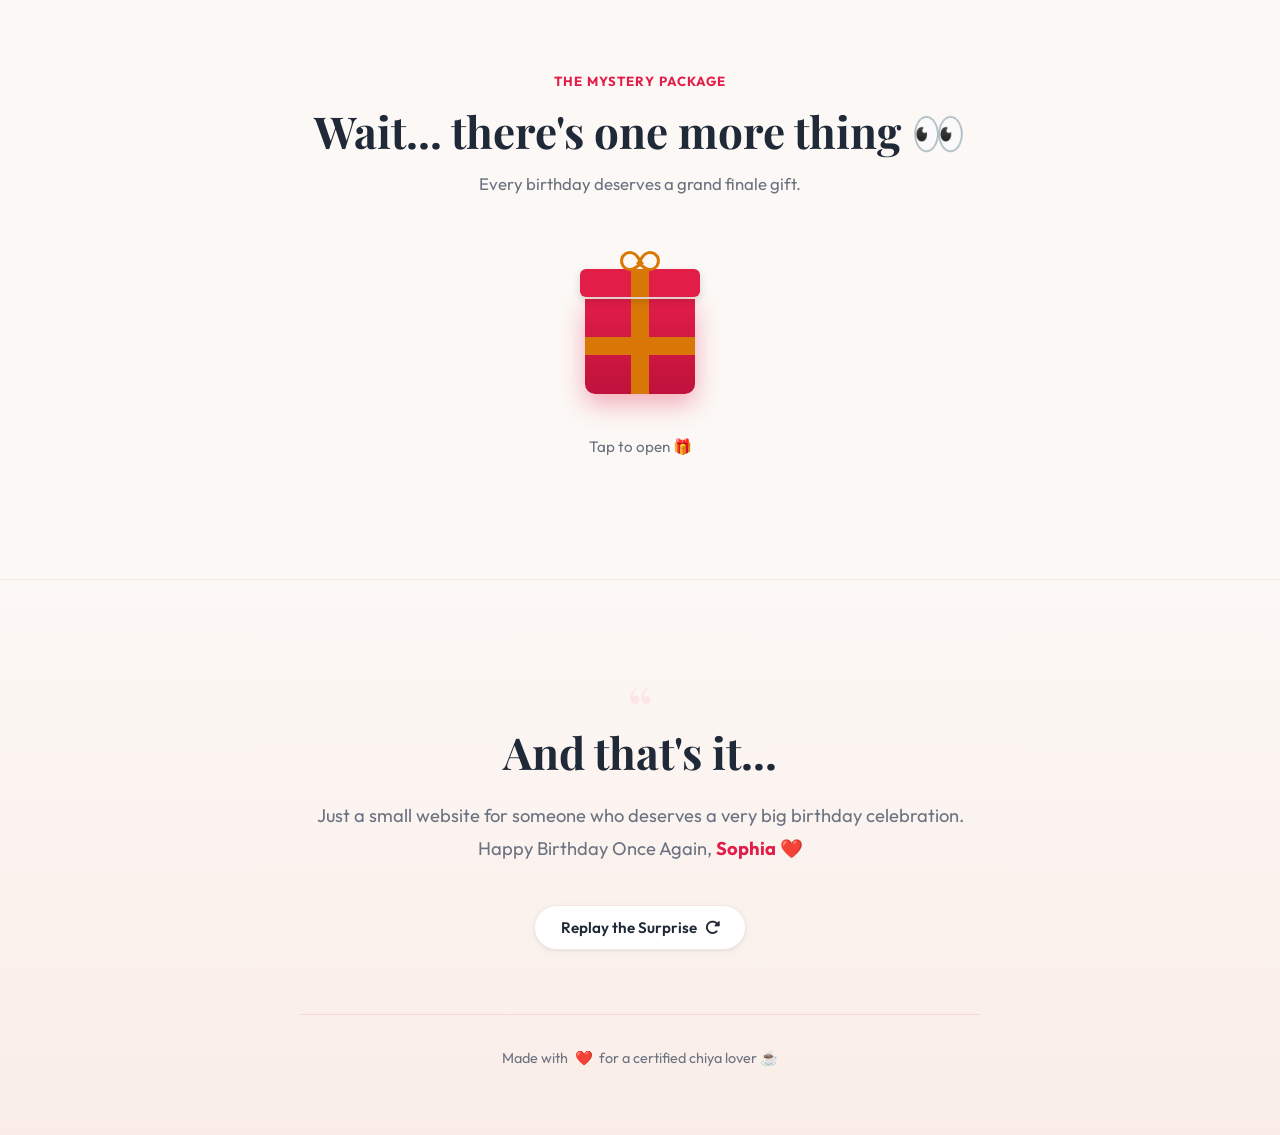
==== commit 91b98f19: "Fixed bugs" ====
--- a/index.html
+++ b/index.html
@@ -3,10 +3,10 @@
 <head>
   <meta charset="UTF-8" />
   <meta name="viewport" content="width=device-width, initial-scale=1.0" />
-  <title>Happy 1st Birthday Syanu 🥹❤️ - Birthday Surprise</title>
-  <meta name="description" content="Happy 1st Birthday Syanu! A handcrafted celebration website featuring the Google Birthday Girl framed art, interactive chiya, candles, and blessings." />
-  <meta property="og:title" content="Happy 1st Birthday Syanu 🥹❤️" />
-  <meta property="og:description" content="Happy 1st Birthday Syanu! May God always bless you with happiness and lots of smiles. ❤️🎂" />
+  <title>Birthday Surprise - Happy Birthday!</title>
+  <meta name="description" content="A handcrafted, emotional, and interactive birthday surprise celebration website with music, photo memories, interactive cake, letters, and gift reveal." />
+  <meta property="og:title" content="Birthday Surprise - Happy Birthday!" />
+  <meta property="og:description" content="A handcrafted, emotional, and interactive birthday surprise celebration website with music, photo memories, interactive cake, letters, and gift reveal." />
   <meta property="og:type" content="website" />
   <meta name="twitter:card" content="summary_large_image" />
 
@@ -37,7 +37,7 @@
     <div class="intro-card">
       <div class="intro-decor-dots"></div>
       <span class="intro-badge">Special Delivery 💌</span>
-      <h1 class="intro-title">Hey <span data-bind="nickname">Syanu</span> 👀</h1>
+      <h1 class="intro-title">Hey <span data-bind="nickname">Soph</span> 👀</h1>
       <p class="intro-subtitle">I made something special just for you...</p>
       <button type="button" class="btn-primary" id="open-surprise-btn" aria-label="Open your birthday surprise">
         Open Your Surprise <span aria-hidden="true">🎁</span>
@@ -71,7 +71,7 @@
         <a href="#hero" class="nav-link">Home</a>
         <a href="#age-section" class="nav-link">Milestone</a>
         <a href="#letter-section" class="nav-link">Letter</a>
-        <a href="#showcase-section" class="nav-link">Birthday Search 🔍</a>
+        <a href="#gallery-section" class="nav-link">Memories 📸</a>
         <a href="#chiya-section" class="nav-link">Chiya Lover ☕</a>
         <a href="#timeline-section" class="nav-link">Timeline</a>
         <a href="#wishes-section" class="nav-link">Make a Wish</a>
@@ -97,7 +97,7 @@
           </div>
           <h1 class="hero-title">
             HAPPY BIRTHDAY 🎂<br />
-            <span class="hero-name-highlight easter-egg-trigger" data-bind="name" title="Click me!">Syanu</span>
+            <span class="hero-name-highlight easter-egg-trigger" data-bind="name" title="Click me!">Sophia</span>
           </h1>
           <p class="hero-subtitle">
             Today isn't just another day. It's the day someone amazing, kind-hearted, and truly irreplaceable came into this world. ❤️
@@ -186,18 +186,18 @@
           </div>
 
           <h3 class="letter-salutation">
-            Happy 1st Birthday, <span data-bind="name">Syanu</span> 🥹❤️
+            Happy Birthday, <span data-bind="name">Sophia</span>!
           </h3>
 
           <div class="letter-body">
             <p>
-              May God always bless you with infinite happiness, good health, and lots of smiles. Watching you grow over this first magical year has brought endless warmth, laughter, and blessings into our lives.
+              I don't know exactly how to put everything into words, but I hope this new chapter of your life brings you more happiness, inner peace, beautiful memories, and everything you have been patiently working for.
             </p>
             <p>
-              From your first newborn days to your funny smiling face in oversized glasses, to your cute little steps and sweet innocent curiosity — every single day with you is a pure blessing.
+              Thank you for being such an extraordinary person. Thank you for your spontaneous laughter, for listening when things get tough, and for bringing pure genuine energy into every room you enter. You make life so much more fun and meaningful simply by existing.
             </p>
             <p>
-              As we celebrate your very first milestone today, we wish you a lifetime filled with big adventures, bright smiles, sweet treats, and all the love this world has to offer.
+              As you blow out your candles today, know that you are celebrated, admired, and deeply loved. May this year shower you with endless adventures, good health, and sweet surprises.
             </p>
           </div>
 
@@ -212,80 +212,24 @@
     </section>
 
     <!-- =======================================================================
-         5. GOOGLE SEARCH: BIRTHDAY GIRL SHOWCASE
-         ======================================================================= -->
-    <section class="section section-alt google-search-section" id="showcase-section">
-      <div class="section-container">
-        <div class="section-header reveal-on-scroll">
-          <span class="section-tag">Official Top Result 🔍</span>
-          <h2 class="section-title">The Most Searched Birthday Girl ❤️</h2>
-          <p class="section-subtitle">When the world searches for cuteness, happiness, and pure joy, there's only one answer.</p>
-        </div>
-
-        <div class="google-frame-container reveal-on-scroll">
-          <!-- Google UI Header -->
-          <div class="google-mock-header">
-            <div class="google-brand-logo">
-              <span class="g-blue">G</span><span class="g-red">o</span><span class="g-yellow">o</span><span class="g-blue">g</span><span class="g-green">l</span><span class="g-red">e</span>
-            </div>
-
-            <!-- Search Bar Mock -->
-            <div class="google-search-bar-input" id="google-search-bar-input">
-              <i class="fa-solid fa-magnifying-glass google-search-icon" aria-hidden="true"></i>
-              <span class="google-search-text" id="google-search-display-text">Birthday Girl ❤️</span>
-              <div class="google-assistant-dots" aria-hidden="true">
-                <span class="assistant-dot" style="background: #4285F4;"></span>
-                <span class="assistant-dot" style="background: #EA4335;"></span>
-                <span class="assistant-dot" style="background: #FBBC05;"></span>
-                <span class="assistant-dot" style="background: #34A853;"></span>
-              </div>
-            </div>
-
-            <!-- Google Filter Tabs -->
-            <div class="google-tabs-row" role="tablist">
-              <span class="google-tab-item active" data-tab="images"><i class="fa-regular fa-image" aria-hidden="true"></i> Images</span>
-              <span class="google-tab-item" data-tab="milestone"><i class="fa-solid fa-cake-candles" aria-hidden="true"></i> 1st Birthday</span>
-              <span class="google-tab-item" data-tab="chiya"><i class="fa-solid fa-mug-hot" aria-hidden="true"></i> Chiya Lover ☕</span>
-              <span class="google-tab-item" data-tab="blessings"><i class="fa-solid fa-heart" aria-hidden="true"></i> Blessings</span>
-            </div>
-            <div class="google-meta-stat" id="google-meta-stat-text">
-              About 365 days of unconditional love, giggles, and cuteness (0.01 seconds)
-            </div>
-          </div>
-
-          <!-- Physical Textured Art Frame -->
+         5. FEATURED MEMORY / IMAGE SECTION
+         ======================================================================= -->
+    <section class="section section-alt" id="gallery-section">
+      <div class="section-container">
+        <div class="section-header reveal-on-scroll">
+          <span class="section-tag">Special Memory 📸</span>
+          <h2 class="section-title">Framed with Love ❤️</h2>
+          <p class="section-subtitle">A special celebration memory captured in time.</p>
+        </div>
+
+        <div class="reveal-on-scroll" style="max-width: 580px; margin: 0 auto;">
           <div class="physical-art-frame" id="physical-art-frame" title="Click to view full screen!">
             <div class="art-frame-mount">
-              <img id="framed-art-image" src="images/birthday-girl-frame.jpg" alt="Google Birthday Girl Framed Artwork - Happy 1st Birthday Syanu" />
+              <img id="framed-art-image" src="images/birthday-girl-frame.jpg" alt="Birthday Girl Framed Memory" />
               <div class="art-frame-zoom-badge">
                 <i class="fa-solid fa-expand" aria-hidden="true"></i>
                 <span>Click to Zoom</span>
               </div>
-            </div>
-          </div>
-
-          <!-- Bottom Blessing Card -->
-          <div class="google-frame-blessing-card">
-            <h3 class="blessing-title-text">
-              Happy 1st Birthday Syanu 🥹❤️
-            </h3>
-            <p class="blessing-sub-text">
-              May God always bless you with happiness and lots of smiles. ❤️🎂
-            </p>
-
-            <div class="search-filter-pills">
-              <button type="button" class="search-pill-btn" data-search-term="Birthday Girl ❤️">
-                🔍 Birthday Girl ❤️
-              </button>
-              <button type="button" class="search-pill-btn" data-search-term="Happy 1st Birthday Syanu 🥹❤️">
-                🎂 1st Birthday Syanu
-              </button>
-              <button type="button" class="search-pill-btn" data-search-term="Chiya Baby ☕">
-                ☕ Chiya Baby
-              </button>
-              <button type="button" class="search-pill-btn" data-search-term="Pure Happiness & Smiles 🌸">
-                🌸 Endless Smiles
-              </button>
             </div>
           </div>
         </div>
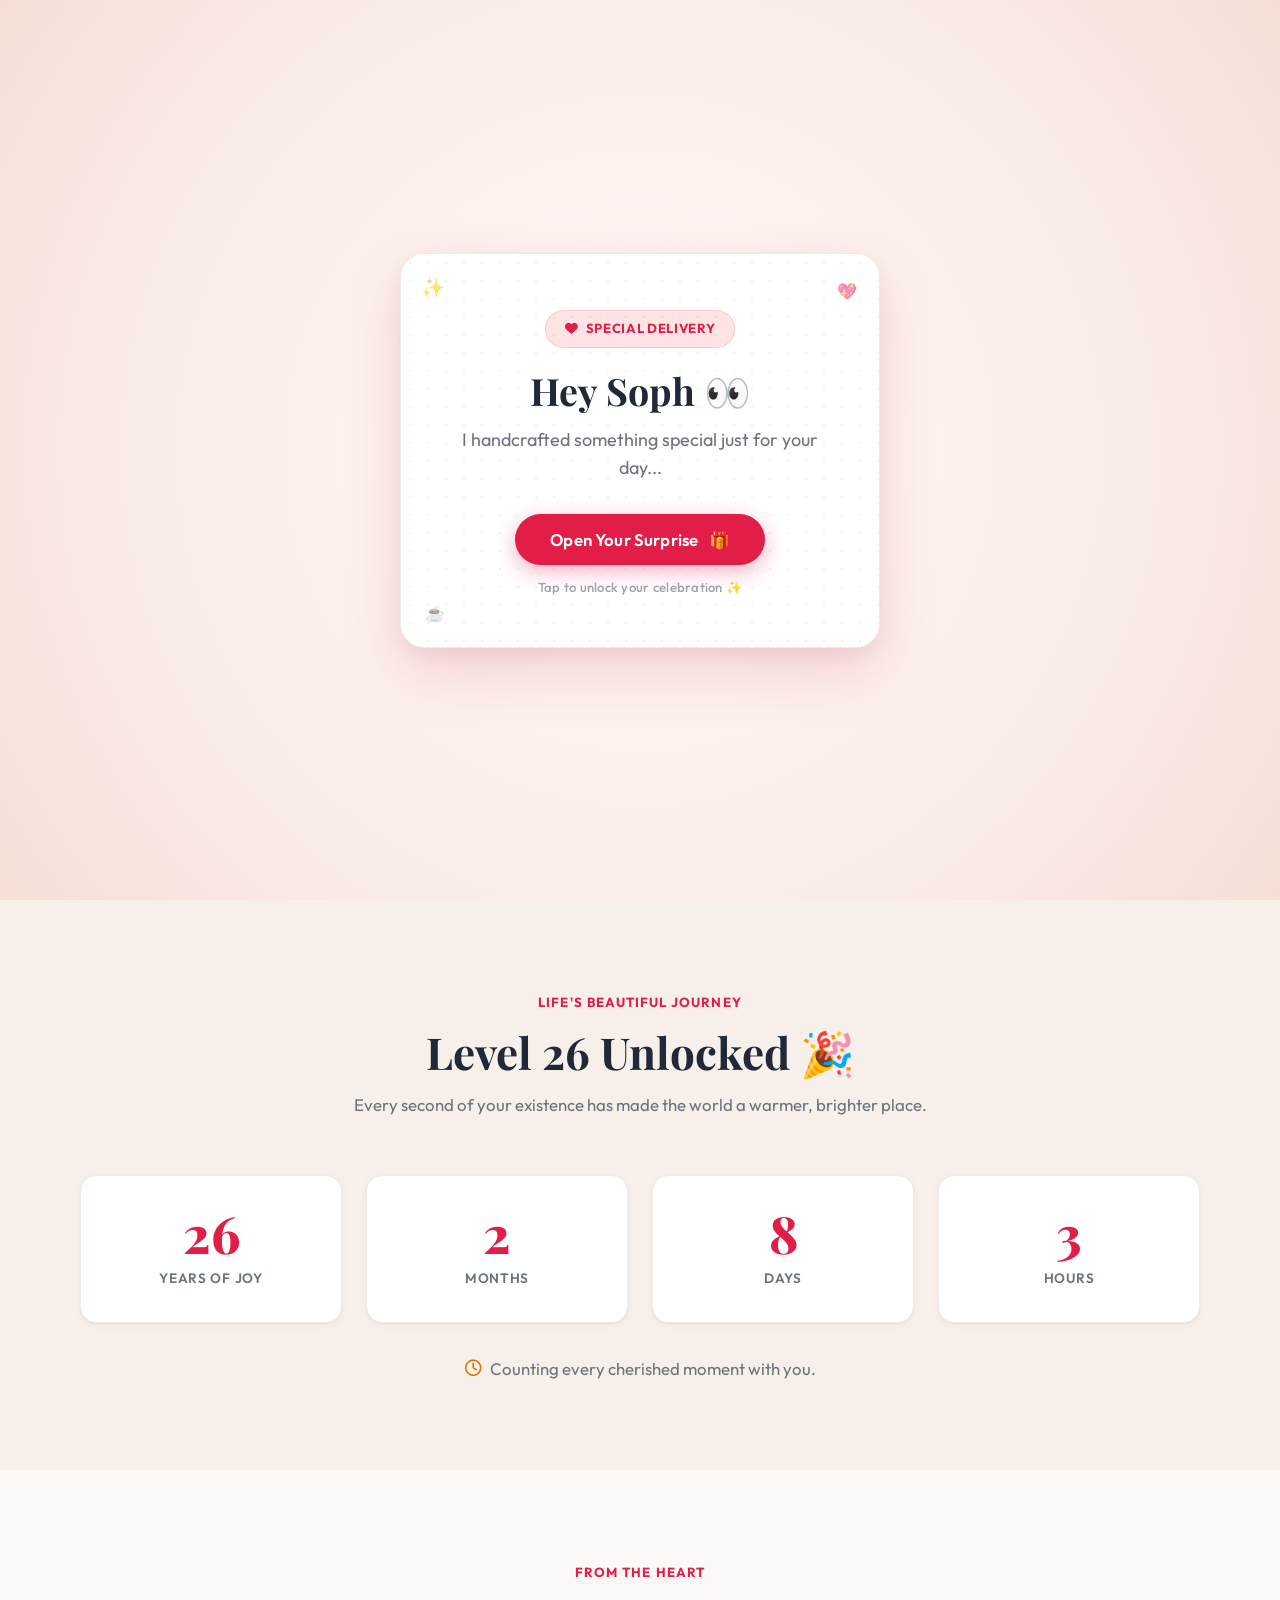
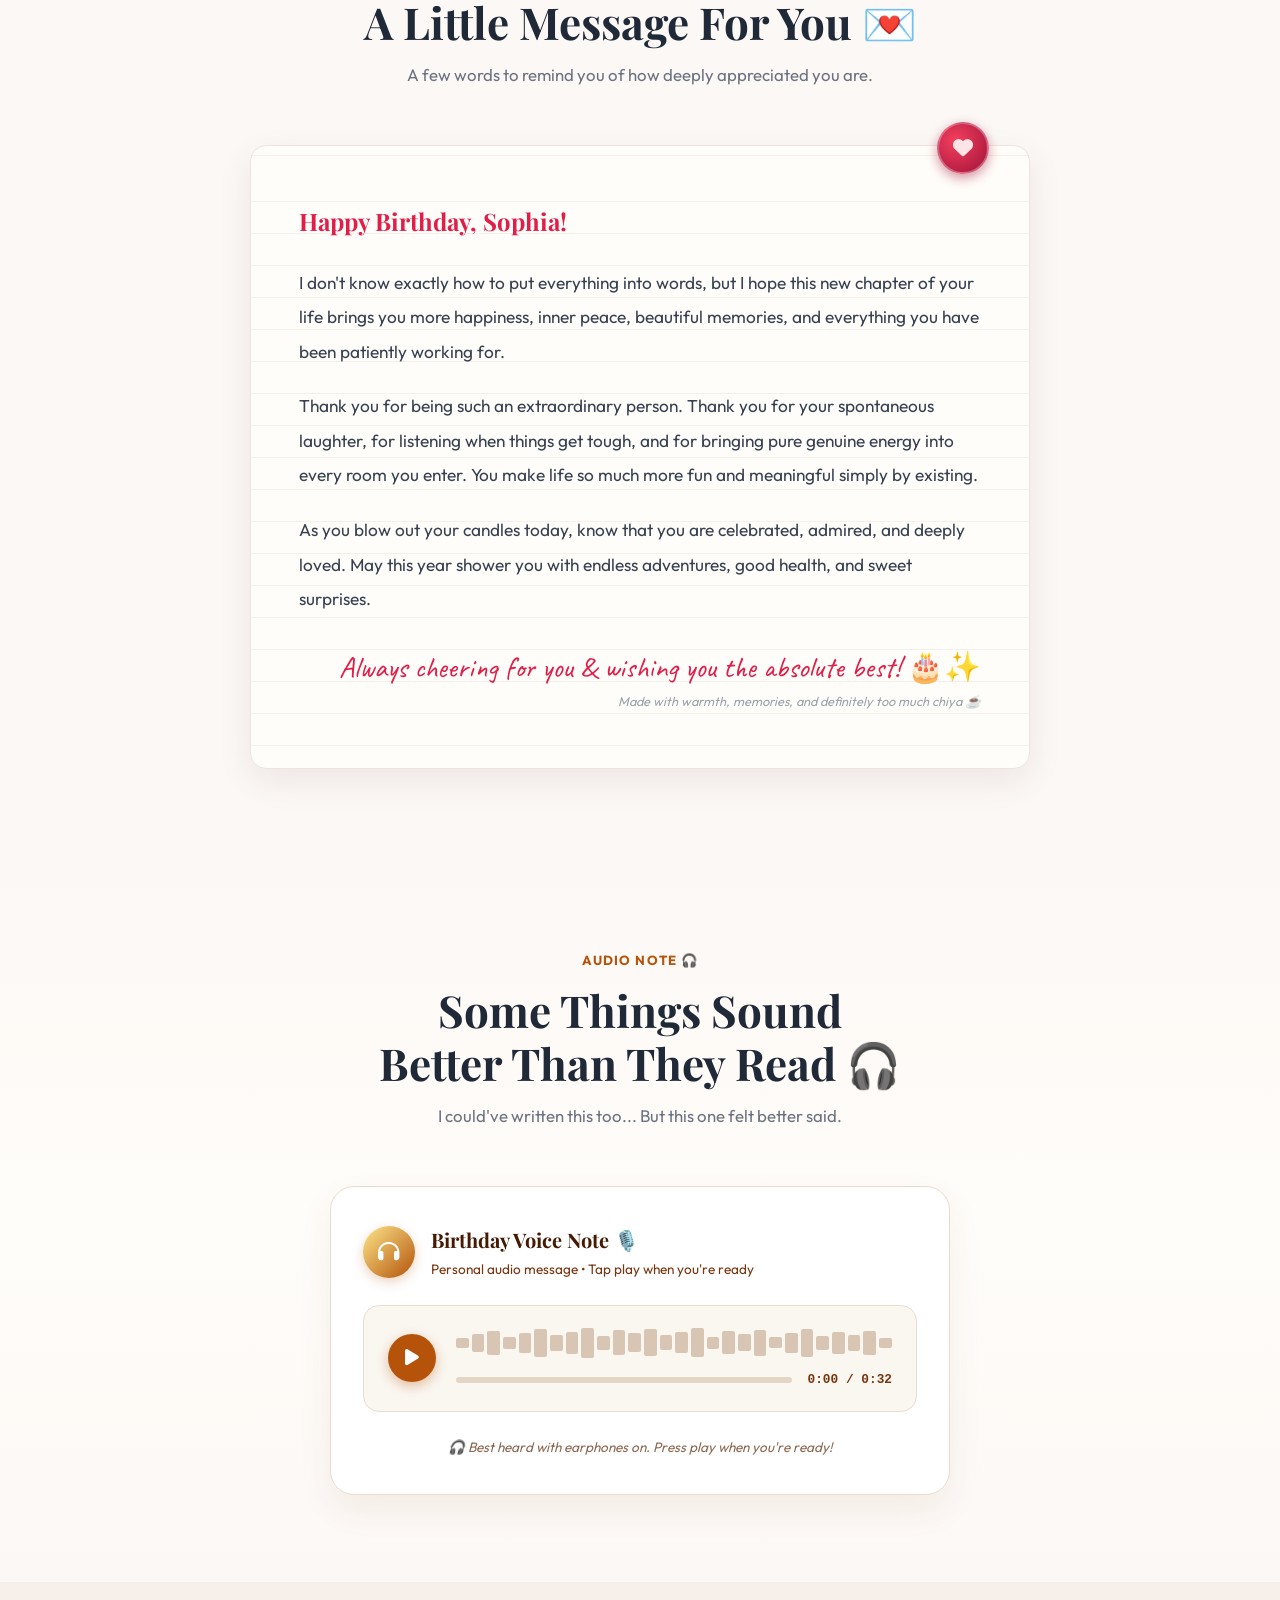
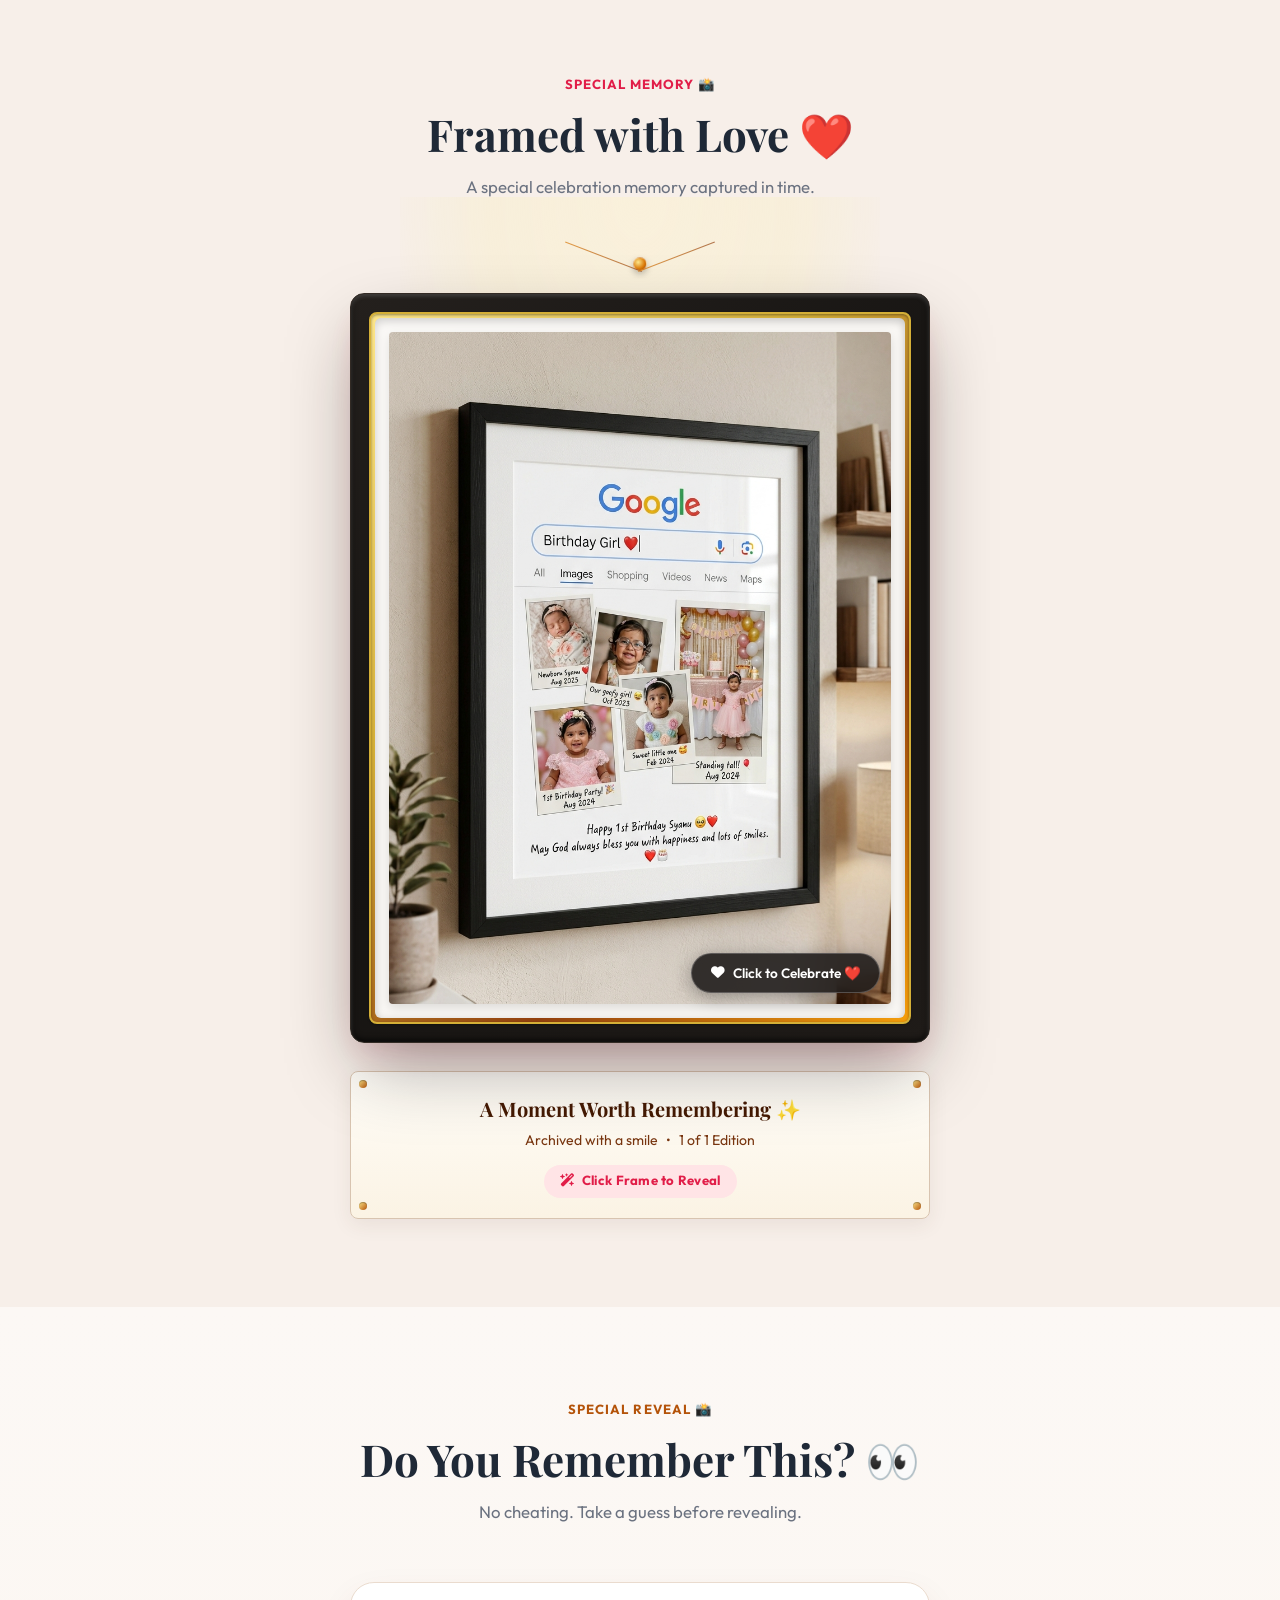
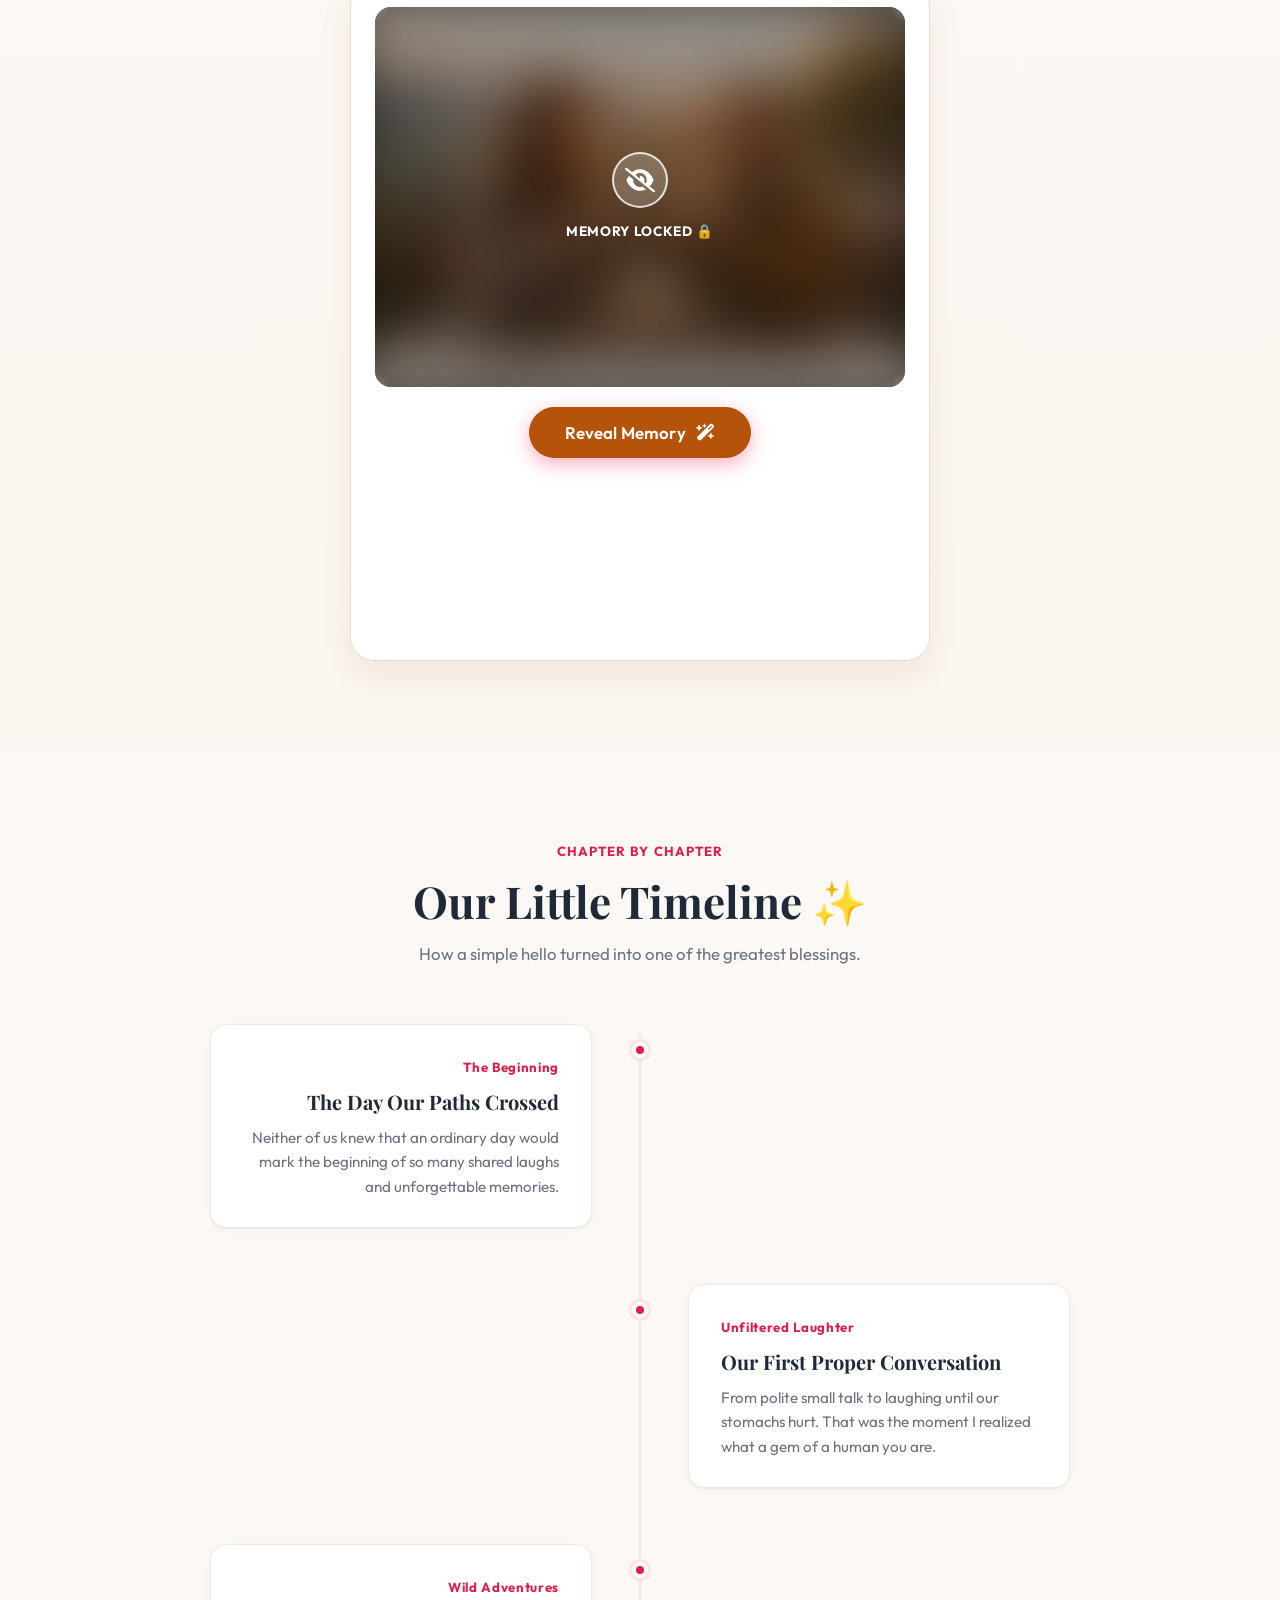
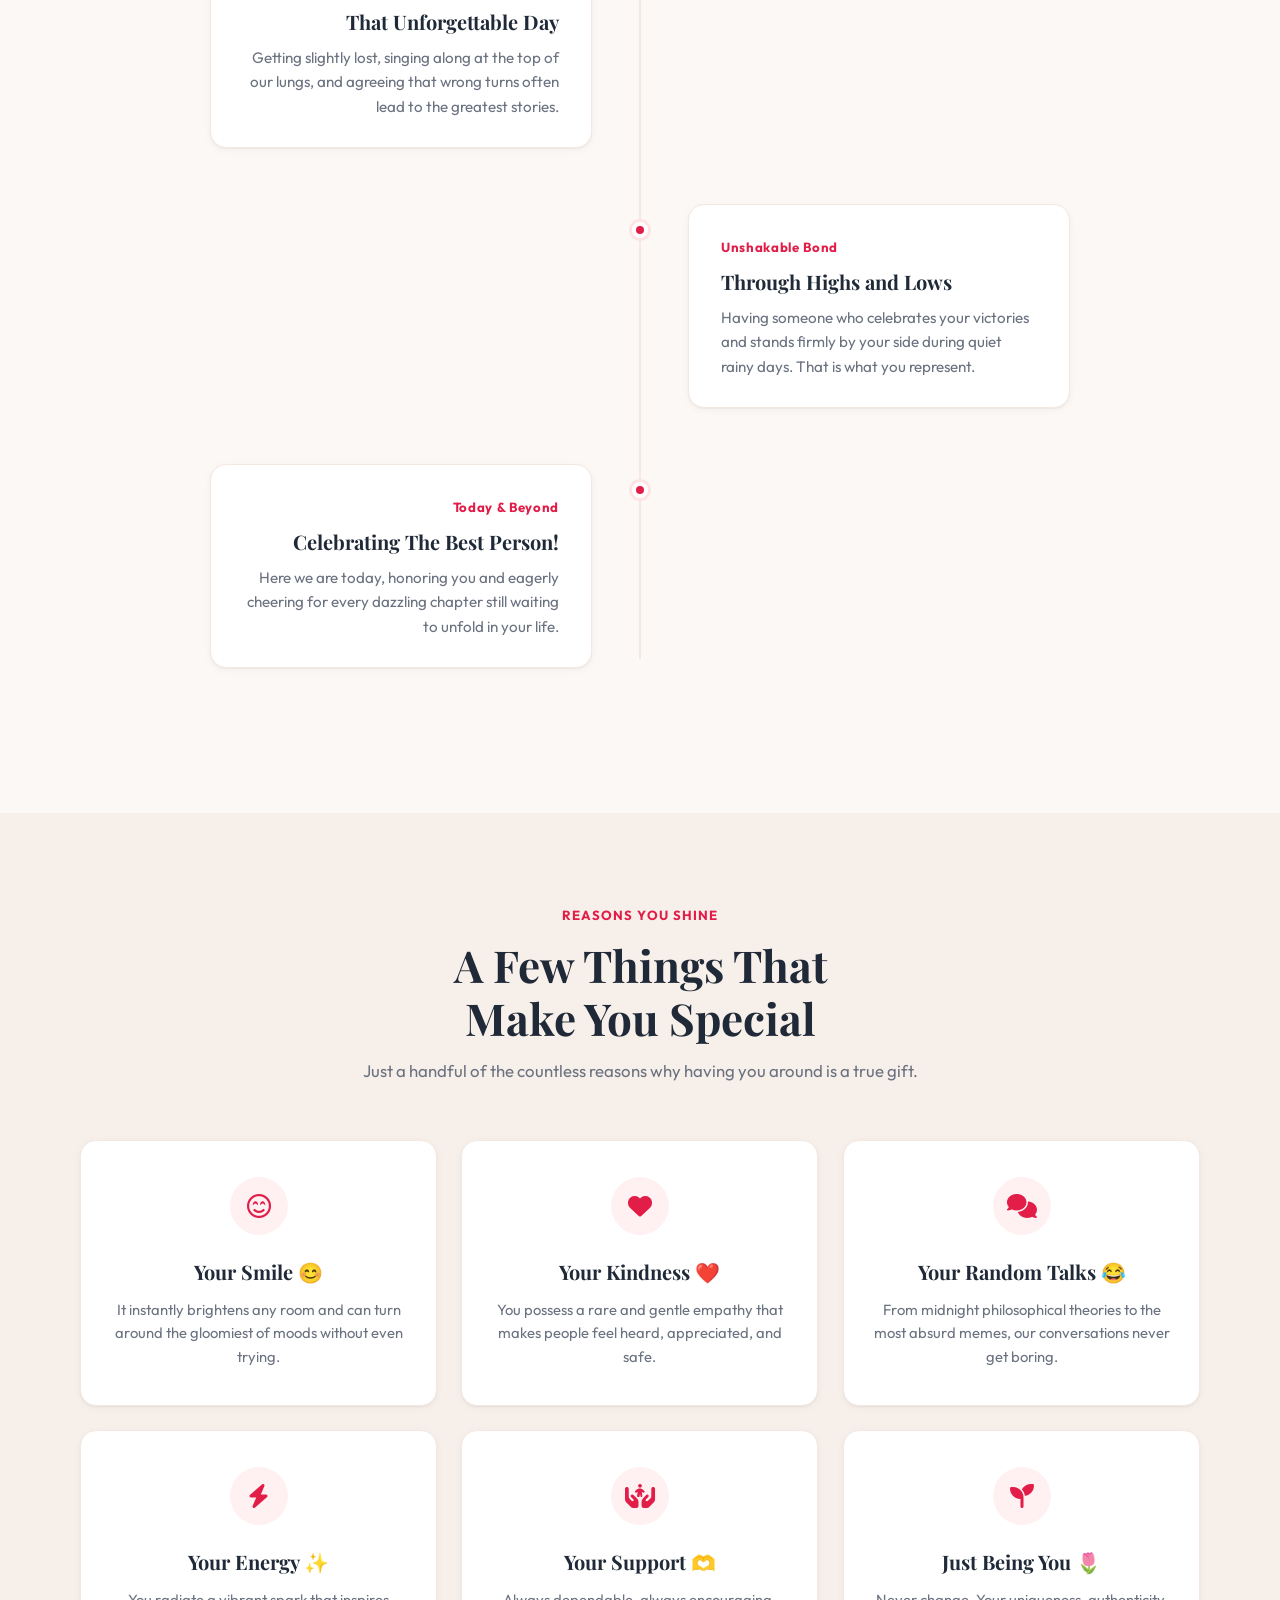
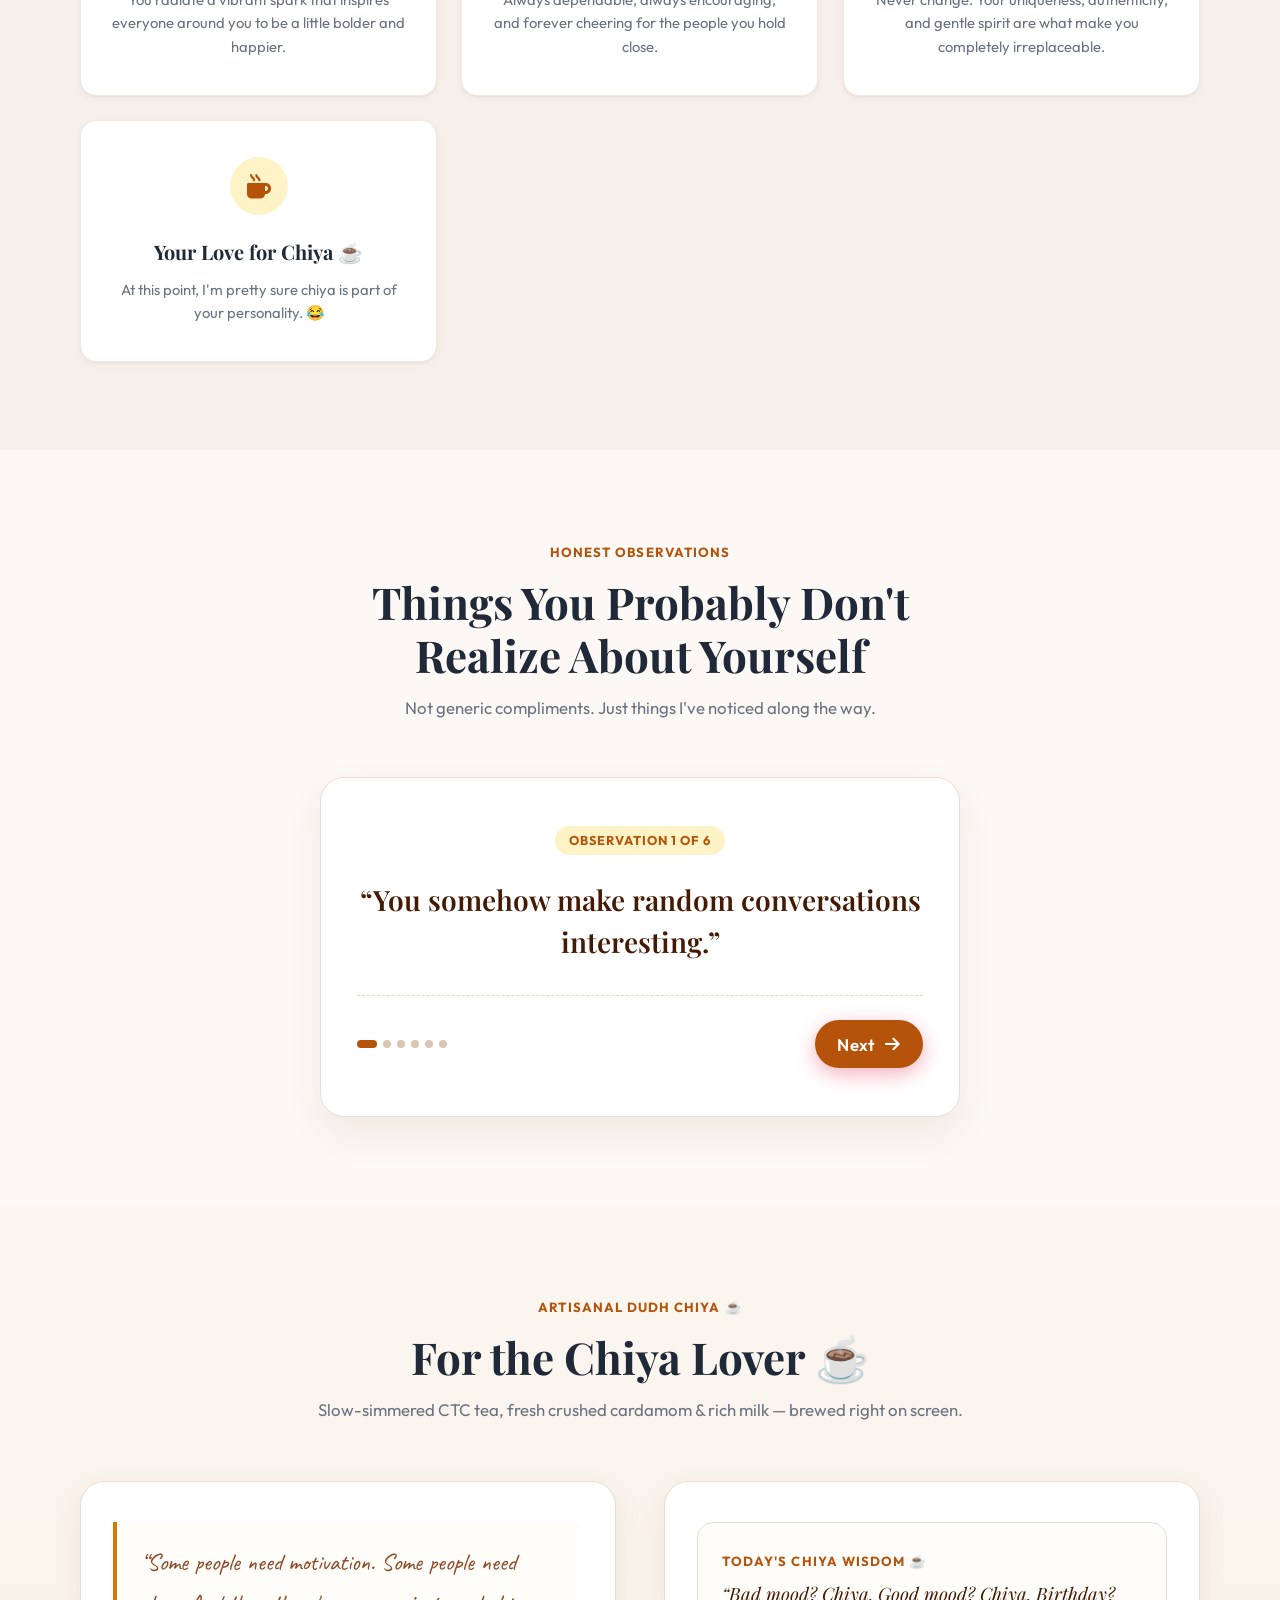
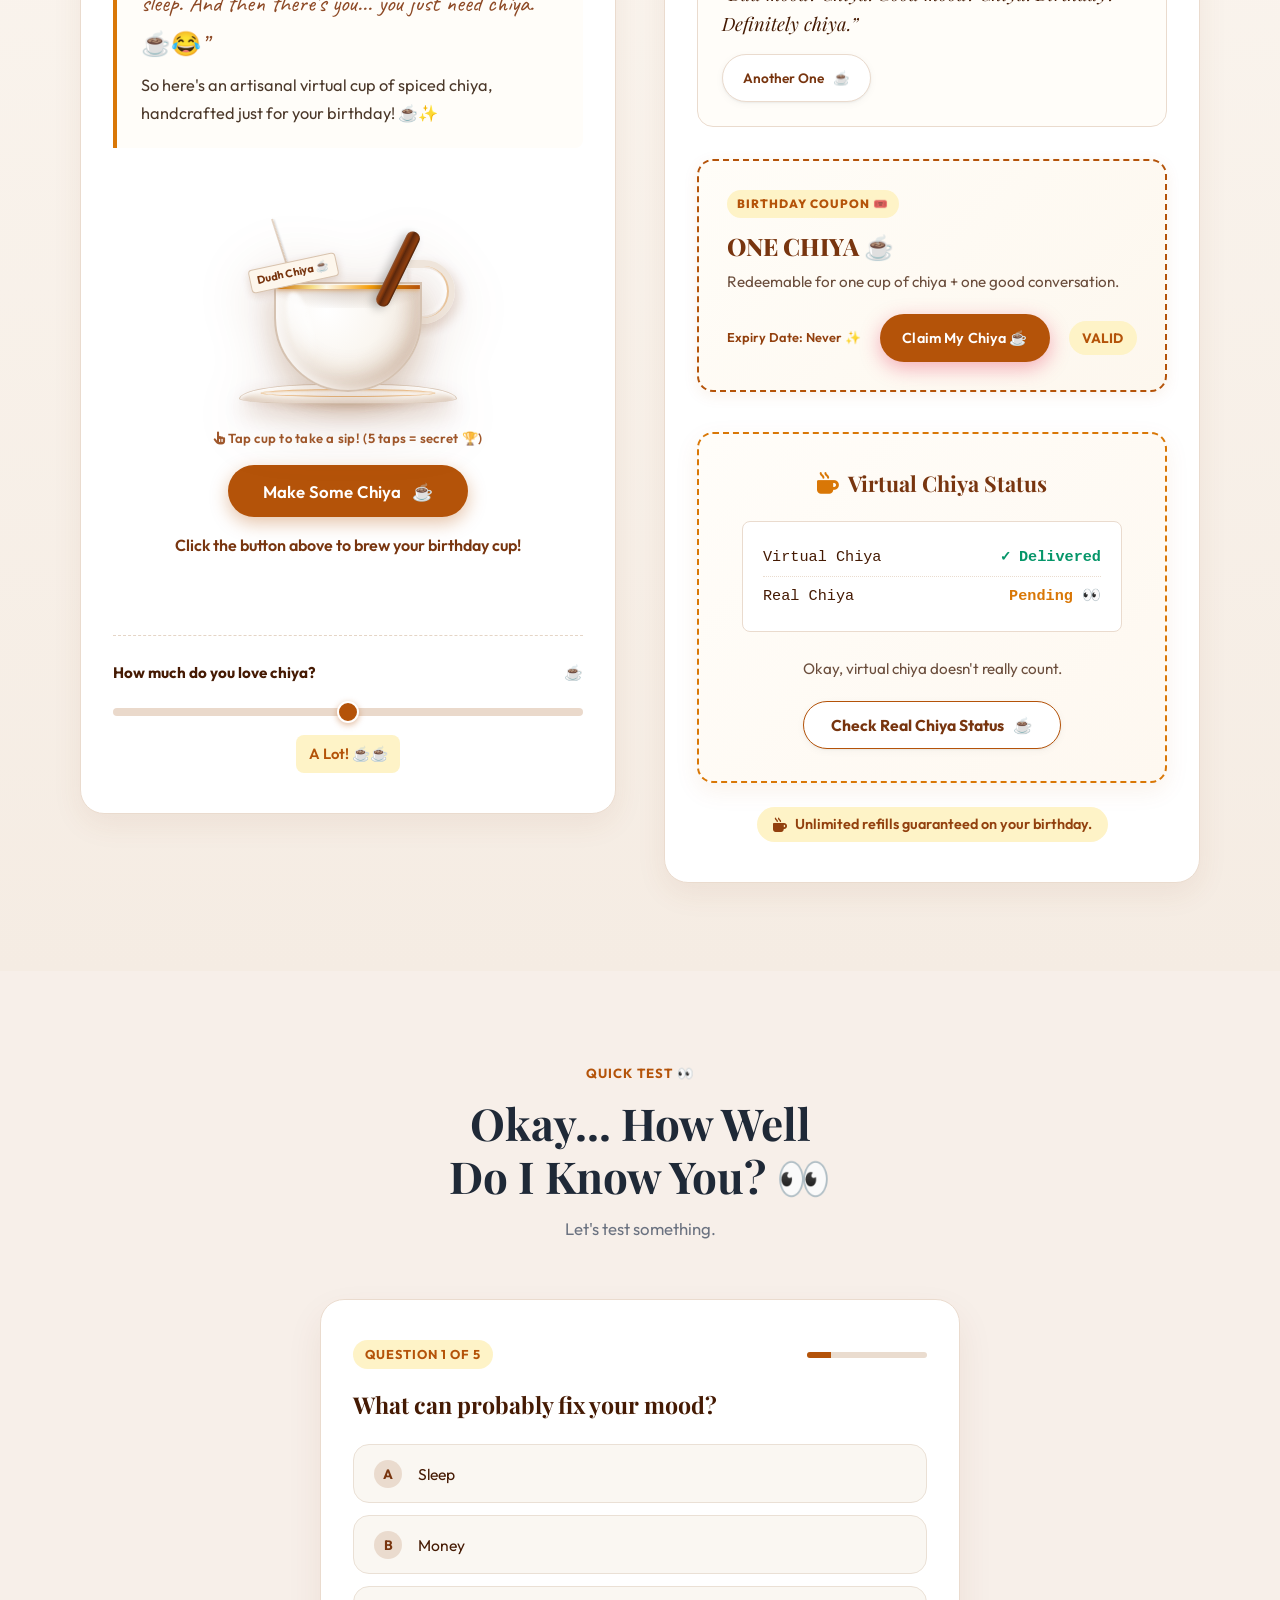
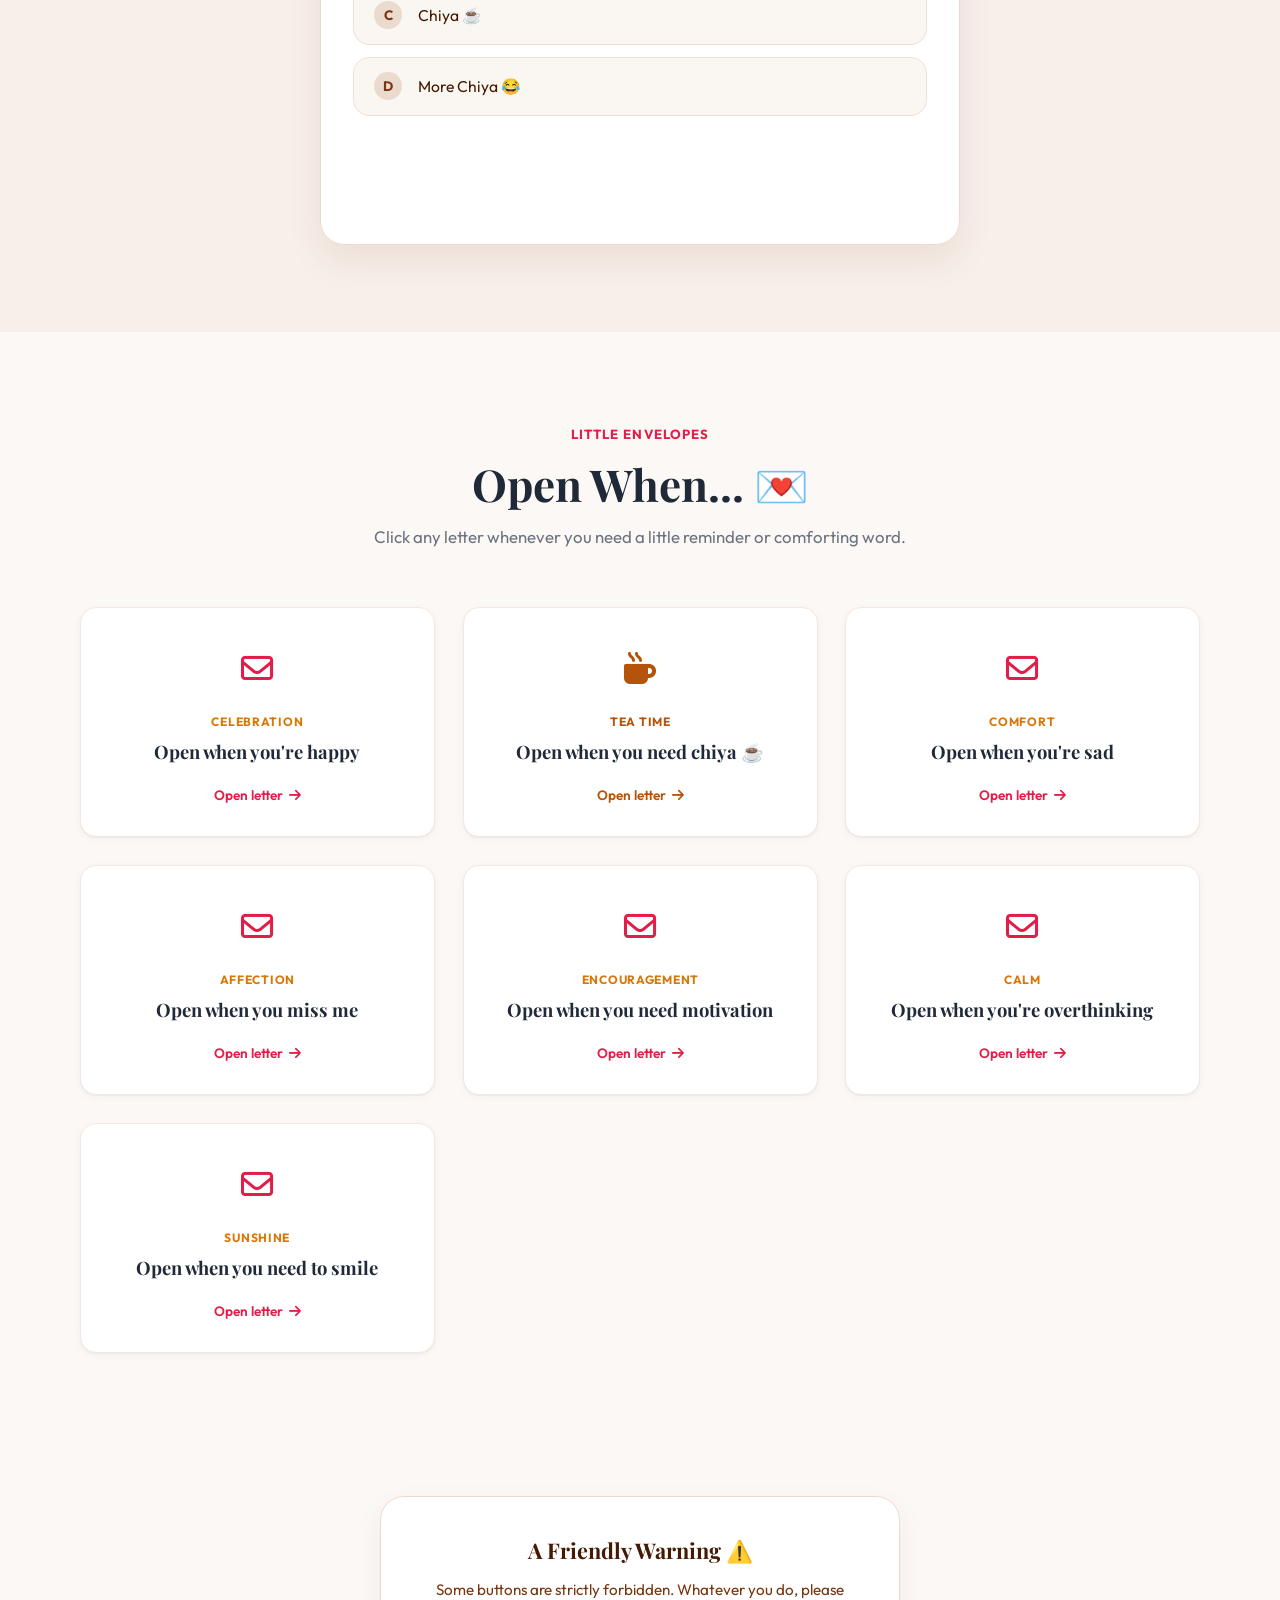
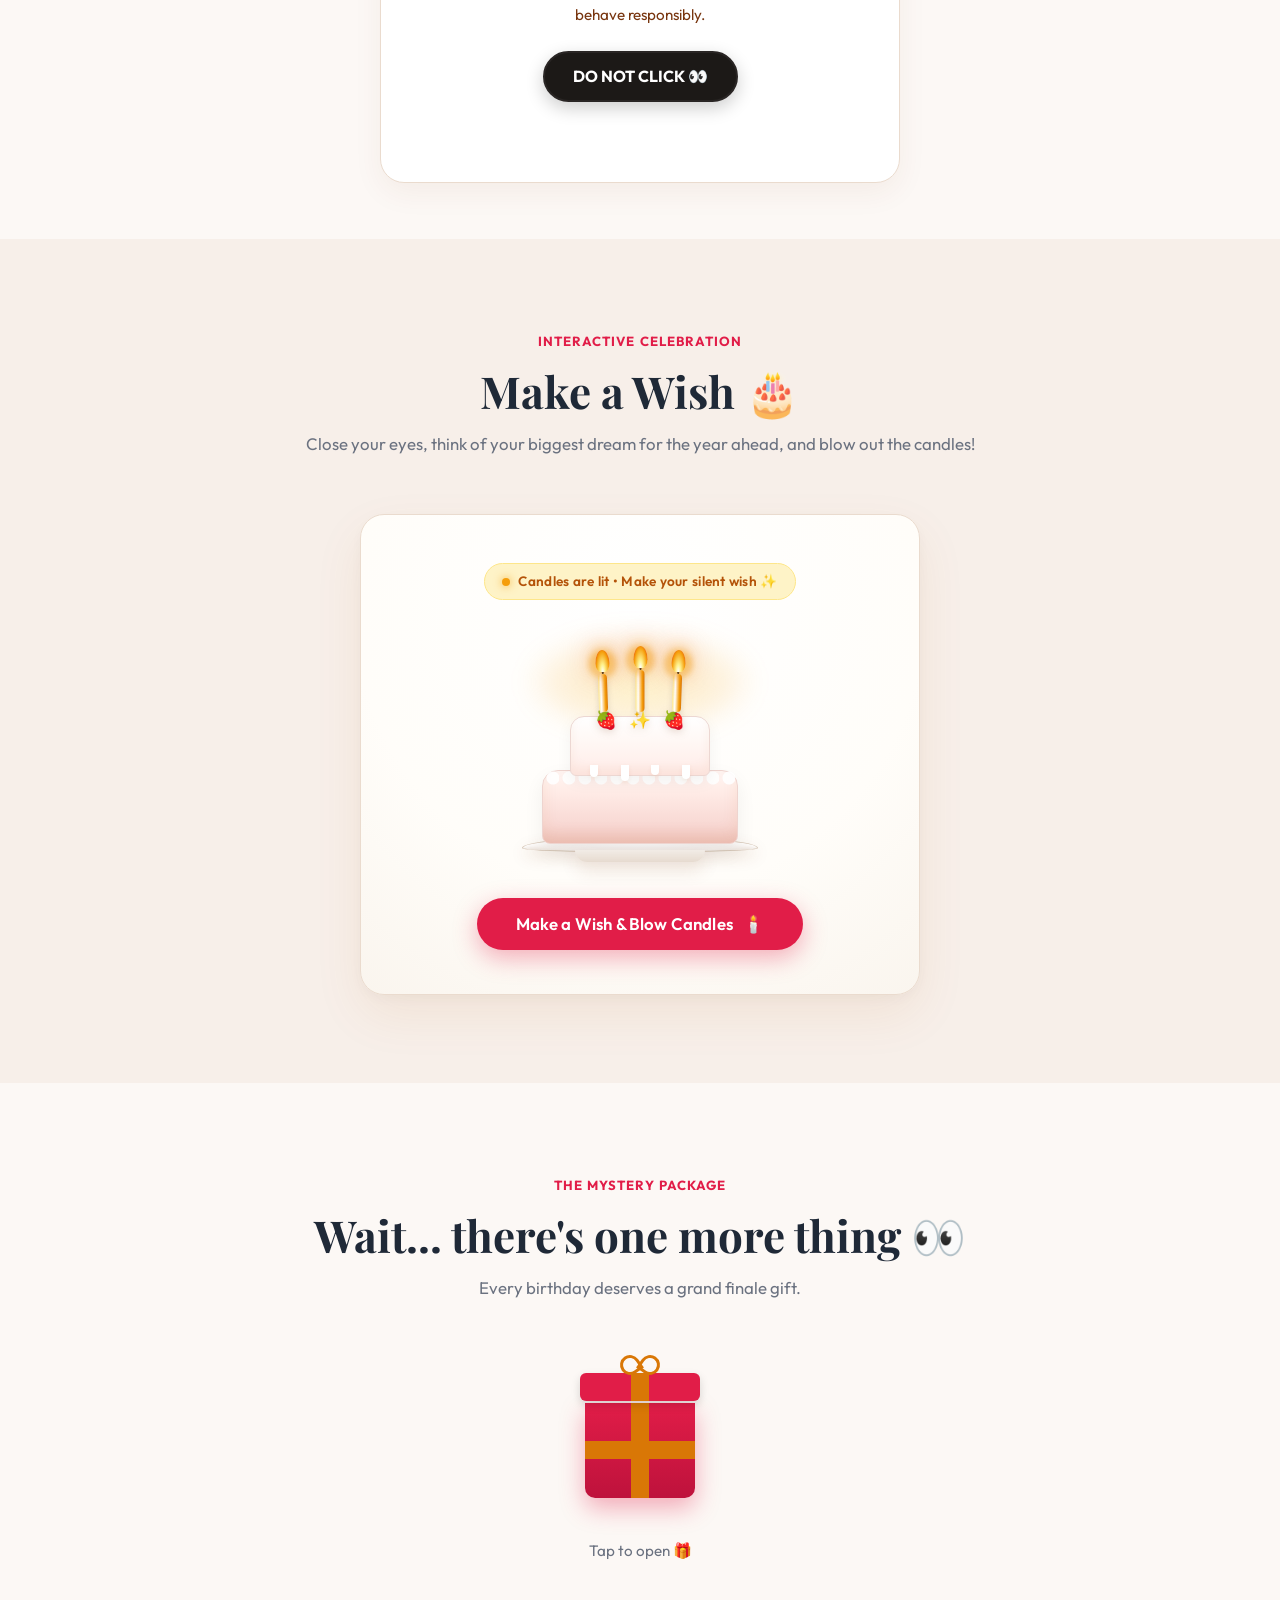
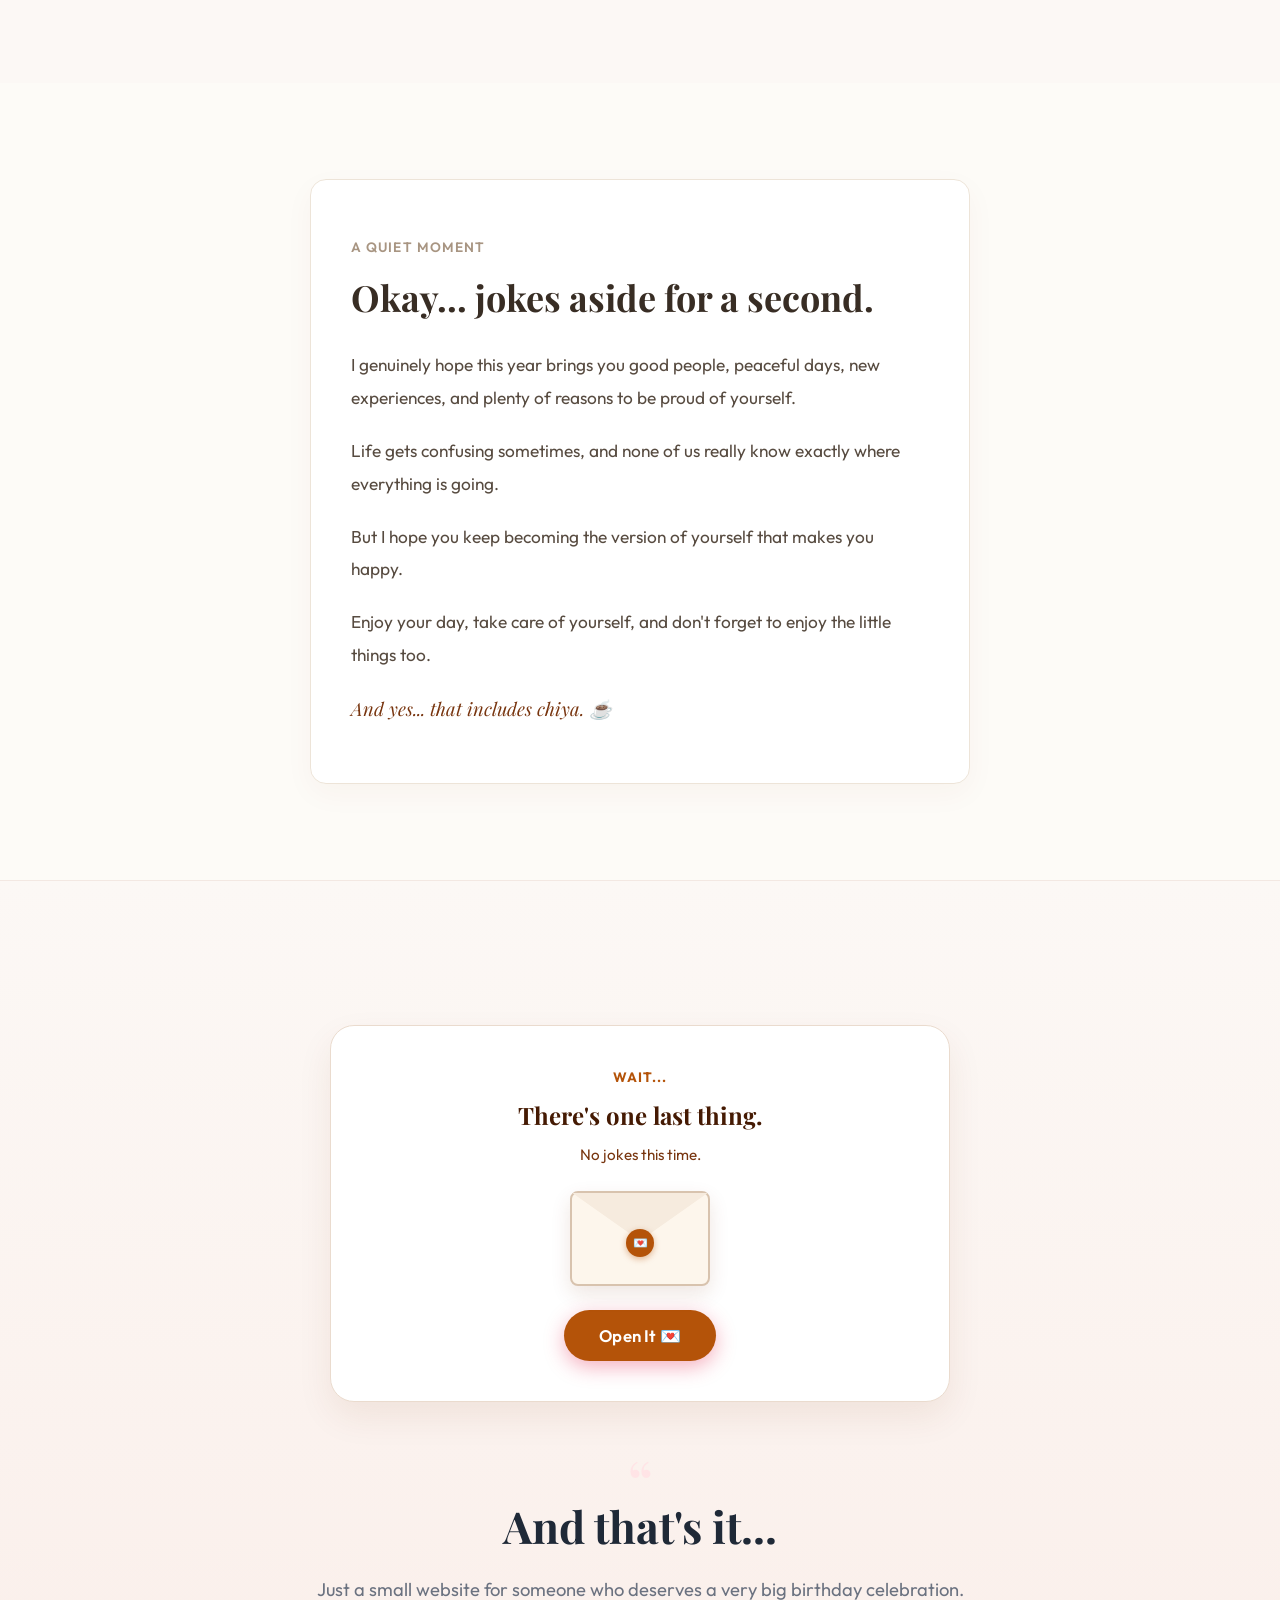
==== commit 24c58132: "Professional UI/UX Refinement & Realistic Dudh Chiya Upgrade" ====
--- a/index.html
+++ b/index.html
@@ -33,15 +33,26 @@
   <!-- =========================================================================
        1. INTRO / SURPRISE SCREEN (FULLSCREEN OVERLAY)
        ========================================================================= -->
-  <div class="intro-overlay" id="intro-overlay">
+  <div class="intro-overlay" id="intro-overlay" role="dialog" aria-modal="true" aria-labelledby="intro-title-heading" aria-describedby="intro-subtitle-desc">
     <div class="intro-card">
-      <div class="intro-decor-dots"></div>
-      <span class="intro-badge">Special Delivery 💌</span>
-      <h1 class="intro-title">Hey <span data-bind="nickname">Soph</span> 👀</h1>
-      <p class="intro-subtitle">I made something special just for you...</p>
-      <button type="button" class="btn-primary" id="open-surprise-btn" aria-label="Open your birthday surprise">
-        Open Your Surprise <span aria-hidden="true">🎁</span>
-      </button>
+      <div class="intro-decor-dots" aria-hidden="true"></div>
+      <div class="intro-sparkle-accents" aria-hidden="true">
+        <span class="intro-sparkle intro-sparkle-1">✨</span>
+        <span class="intro-sparkle intro-sparkle-2">💖</span>
+        <span class="intro-sparkle intro-sparkle-3">☕</span>
+      </div>
+      <span class="intro-badge">
+        <i class="fa-solid fa-heart" aria-hidden="true"></i> Special Delivery
+      </span>
+      <h1 class="intro-title" id="intro-title-heading">Hey <span data-bind="nickname">Soph</span> 👀</h1>
+      <p class="intro-subtitle" id="intro-subtitle-desc">I handcrafted something special just for your day...</p>
+      <div class="intro-action-wrapper">
+        <button type="button" class="btn-primary intro-cta-btn" id="open-surprise-btn" aria-label="Open your birthday surprise">
+          <span class="btn-text">Open Your Surprise</span>
+          <span class="btn-icon" aria-hidden="true">🎁</span>
+        </button>
+        <span class="intro-hint">Tap to unlock your celebration ✨</span>
+      </div>
     </div>
   </div>
 
@@ -67,14 +78,22 @@
         <i class="fa-solid fa-cake-candles" aria-hidden="true"></i>
         <span>Celebrate You</span>
       </a>
-      <nav class="header-nav">
-        <a href="#hero" class="nav-link">Home</a>
-        <a href="#age-section" class="nav-link">Milestone</a>
-        <a href="#letter-section" class="nav-link">Letter</a>
-        <a href="#gallery-section" class="nav-link">Memories 📸</a>
-        <a href="#chiya-section" class="nav-link">Chiya Lover ☕</a>
-        <a href="#timeline-section" class="nav-link">Timeline</a>
-        <a href="#wishes-section" class="nav-link">Make a Wish</a>
+      <nav class="header-nav" aria-label="Celebration Navigation">
+        <a href="#hero" class="nav-link active">
+          <i class="fa-solid fa-house" aria-hidden="true"></i> Home
+        </a>
+        <a href="#letter-section" class="nav-link">
+          <i class="fa-solid fa-envelope" aria-hidden="true"></i> Letter
+        </a>
+        <a href="#gallery-section" class="nav-link">
+          <i class="fa-solid fa-camera" aria-hidden="true"></i> Memories
+        </a>
+        <a href="#chiya-section" class="nav-link">
+          <i class="fa-solid fa-mug-hot" aria-hidden="true"></i> Chiya ☕
+        </a>
+        <a href="#wishes-section" class="nav-link">
+          <i class="fa-solid fa-cake-candles" aria-hidden="true"></i> Wishes 🎂
+        </a>
       </nav>
       <div class="header-action">
         <a href="#gift-section" class="btn-primary" style="padding: 0.5rem 1.25rem; font-size: 0.85rem;">
@@ -91,6 +110,12 @@
     <section class="hero-section" id="hero">
       <div class="hero-container">
         <div class="hero-text-content">
+          <!-- Time-Aware Birthday Banner (Dynamic JavaScript Date) -->
+          <div class="time-aware-banner" id="time-aware-banner" aria-live="polite">
+            <span class="time-aware-pulse" aria-hidden="true"></span>
+            <span id="time-aware-text">Good morning, birthday girl ☀️ Starting your birthday without chiya would be illegal, obviously. ☕</span>
+          </div>
+
           <div class="hero-kicker">
             <i class="fa-solid fa-mug-hot" aria-hidden="true"></i>
             <span>Best viewed with a warm cup of chiya nearby ☕</span>
@@ -100,7 +125,7 @@
             <span class="hero-name-highlight easter-egg-trigger" data-bind="name" title="Click me!">Sophia</span>
           </h1>
           <p class="hero-subtitle">
-            Today isn't just another day. It's the day someone amazing, kind-hearted, and truly irreplaceable came into this world. ❤️
+            Today isn't just another day. It's the day someone amazing, kind-hearted, and truly irreplaceable came into this world. ✨
           </p>
           <div class="hero-cta-group">
             <a href="#letter-section" class="btn-primary">
@@ -202,11 +227,92 @@
           </div>
 
           <div class="letter-signoff">
-            With all my love & warmest hugs ❤️
+            Always cheering for you & wishing you the absolute best! 🎂✨
           </div>
           <div class="letter-date-stamp">
-            Made with ❤️, memories, and probably too much chiya ☕
-          </div>
+            Made with warmth, memories, and definitely too much chiya ☕
+          </div>
+        </div>
+      </div>
+    </section>
+
+    <!-- =======================================================================
+         PERSONAL VOICE MESSAGE SECTION
+         ======================================================================= -->
+    <section class="section section-voice-note" id="voice-note-section">
+      <div class="section-container">
+        <div class="section-header reveal-on-scroll">
+          <span class="section-tag" style="color: #B45309;">Audio Note 🎧</span>
+          <h2 class="section-title">Some Things Sound Better Than They Read 🎧</h2>
+          <p class="section-subtitle">
+            I could've written this too... But this one felt better said.
+          </p>
+        </div>
+
+        <div class="voice-note-card reveal-on-scroll">
+          <div class="voice-card-header">
+            <div class="voice-avatar-circle" aria-hidden="true">
+              <i class="fa-solid fa-headphones"></i>
+            </div>
+            <div class="voice-header-meta">
+              <h4>Birthday Voice Note 🎙️</h4>
+              <p>Personal audio message • Tap play when you're ready</p>
+            </div>
+          </div>
+
+          <div class="voice-player-interactive" id="voice-player-interactive">
+            <button type="button" class="voice-play-toggle-btn" id="voice-play-toggle-btn" aria-label="Play birthday voice message">
+              <i class="fa-solid fa-play" id="voice-play-icon" aria-hidden="true"></i>
+            </button>
+
+            <div class="voice-controls-stack">
+              <!-- Animated waveform bars -->
+              <div class="voice-waveform-display" id="voice-waveform" aria-hidden="true">
+                <!-- Dynamically populated or rendered bars -->
+                <span class="waveform-bar" style="height: 10px;"></span>
+                <span class="waveform-bar" style="height: 18px;"></span>
+                <span class="waveform-bar" style="height: 24px;"></span>
+                <span class="waveform-bar" style="height: 12px;"></span>
+                <span class="waveform-bar" style="height: 20px;"></span>
+                <span class="waveform-bar" style="height: 28px;"></span>
+                <span class="waveform-bar" style="height: 16px;"></span>
+                <span class="waveform-bar" style="height: 22px;"></span>
+                <span class="waveform-bar" style="height: 30px;"></span>
+                <span class="waveform-bar" style="height: 14px;"></span>
+                <span class="waveform-bar" style="height: 25px;"></span>
+                <span class="waveform-bar" style="height: 19px;"></span>
+                <span class="waveform-bar" style="height: 27px;"></span>
+                <span class="waveform-bar" style="height: 15px;"></span>
+                <span class="waveform-bar" style="height: 21px;"></span>
+                <span class="waveform-bar" style="height: 29px;"></span>
+                <span class="waveform-bar" style="height: 12px;"></span>
+                <span class="waveform-bar" style="height: 23px;"></span>
+                <span class="waveform-bar" style="height: 17px;"></span>
+                <span class="waveform-bar" style="height: 26px;"></span>
+                <span class="waveform-bar" style="height: 11px;"></span>
+                <span class="waveform-bar" style="height: 20px;"></span>
+                <span class="waveform-bar" style="height: 28px;"></span>
+                <span class="waveform-bar" style="height: 14px;"></span>
+                <span class="waveform-bar" style="height: 22px;"></span>
+                <span class="waveform-bar" style="height: 16px;"></span>
+                <span class="waveform-bar" style="height: 24px;"></span>
+                <span class="waveform-bar" style="height: 10px;"></span>
+              </div>
+
+              <div class="voice-track-and-time">
+                <div class="voice-progress-track" id="voice-progress-track" title="Click to seek">
+                  <div class="voice-progress-fill" id="voice-progress-fill"></div>
+                </div>
+                <span class="voice-time-label" id="voice-time-label">0:00 / 0:32</span>
+              </div>
+            </div>
+          </div>
+
+          <div class="voice-disclaimer-note">
+            <span>🎧 Best heard with earphones on. Press play when you're ready!</span>
+          </div>
+
+          <audio id="voice-audio-element" preload="metadata" src="audio/birthday-message.mp3"></audio>
         </div>
       </div>
     </section>
@@ -222,14 +328,86 @@
           <p class="section-subtitle">A special celebration memory captured in time.</p>
         </div>
 
-        <div class="reveal-on-scroll" style="max-width: 580px; margin: 0 auto;">
-          <div class="physical-art-frame" id="physical-art-frame" title="Click to view full screen!">
-            <div class="art-frame-mount">
-              <img id="framed-art-image" src="images/birthday-girl-frame.jpg" alt="Birthday Girl Framed Memory" />
-              <div class="art-frame-zoom-badge">
-                <i class="fa-solid fa-expand" aria-hidden="true"></i>
-                <span>Click to Zoom</span>
-              </div>
+        <div class="gallery-showcase-wrapper reveal-on-scroll">
+          <!-- Overhead Ambient Spotlight -->
+          <div class="gallery-spotlight-cone" aria-hidden="true"></div>
+
+          <!-- Brass Gallery Hanger & Tension Wires -->
+          <div class="gallery-hanger-component" aria-hidden="true">
+            <div class="gallery-hanger-nail"></div>
+            <div class="gallery-hanger-wires"></div>
+          </div>
+
+          <!-- Physical Textured Art Frame -->
+          <div class="physical-art-frame" id="physical-art-frame" role="button" tabindex="0" aria-label="View photo in full screen" title="Click to view full screen!">
+            <div class="art-frame-gold-fillet">
+              <div class="art-frame-mount">
+                <img id="framed-art-image" src="images/birthday-girl-frame.jpg" alt="Birthday Girl Framed Memory" loading="lazy" />
+                <div class="art-frame-glare" aria-hidden="true"></div>
+                <div class="art-frame-zoom-badge">
+                  <i class="fa-solid fa-heart" aria-hidden="true"></i>
+                  <span>Click to Celebrate ❤️</span>
+                </div>
+              </div>
+            </div>
+
+            <!-- Floating Hearts Dynamic Container -->
+            <div class="art-frame-hearts-container" id="art-frame-hearts-container" aria-hidden="true"></div>
+          </div>
+
+          <!-- Museum Gallery Brass Plaque -->
+          <div class="gallery-brass-plaque">
+            <span class="plaque-screw top-left" aria-hidden="true"></span>
+            <span class="plaque-screw top-right" aria-hidden="true"></span>
+            <span class="plaque-screw bottom-left" aria-hidden="true"></span>
+            <span class="plaque-screw bottom-right" aria-hidden="true"></span>
+            <h3 class="plaque-title">A Moment Worth Remembering ✨</h3>
+            <p class="plaque-subtitle">
+              <span>Archived with a smile</span>
+              <span aria-hidden="true">•</span>
+              <span>1 of 1 Edition</span>
+            </p>
+            <span class="plaque-action-hint">
+              <i class="fa-solid fa-wand-magic-sparkles" aria-hidden="true"></i>
+              <span>Click Frame to Reveal</span>
+            </span>
+          </div>
+        </div>
+      </div>
+    </section>
+
+    <!-- =======================================================================
+         6. BLURRED MEMORY REVEAL
+         ======================================================================= -->
+    <section class="section section-blurred-memory" id="blurred-memory-section">
+      <div class="section-container">
+        <div class="section-header reveal-on-scroll">
+          <span class="section-tag" style="color: #B45309;">Special Reveal 📸</span>
+          <h2 class="section-title">Do You Remember This? 👀</h2>
+          <p class="section-subtitle">No cheating. Take a guess before revealing.</p>
+        </div>
+
+        <div class="blurred-memory-wrapper reveal-on-scroll">
+          <div class="blurred-memory-card" id="blurred-memory-card">
+            <div class="blurred-memory-img-frame" id="blurred-memory-trigger" role="button" tabindex="0" title="Click to reveal memory">
+              <img src="images/special-memory.jpg" alt="Special hidden memory" class="blurred-memory-img" id="blurred-memory-img" />
+              <div class="blurred-memory-lock-overlay" id="blurred-lock-overlay">
+                <div class="blurred-lock-icon">
+                  <i class="fa-solid fa-eye-slash" aria-hidden="true"></i>
+                </div>
+                <span style="font-weight: 700; letter-spacing: 0.05em; text-transform: uppercase; font-size: 0.85rem;">Memory Locked 🔒</span>
+              </div>
+            </div>
+
+            <button type="button" class="btn-primary blurred-reveal-btn" id="blurred-reveal-btn" style="background: #B45309;">
+              Reveal Memory <i class="fa-solid fa-wand-magic-sparkles" aria-hidden="true"></i>
+            </button>
+
+            <div class="blurred-memory-caption-box" id="blurred-caption-box">
+              <h3 class="blurred-caption-title">Yeah... this one. 😂</h3>
+              <p class="blurred-caption-text">
+                Out of all the random days, this was easily one of the best. Proof that good company, unscripted laughs, and spontaneous moments make the best memories.
+              </p>
             </div>
           </div>
         </div>
@@ -397,15 +575,54 @@
     </section>
 
     <!-- =======================================================================
+         3. THINGS YOU PROBABLY DON'T REALIZE
+         ======================================================================= -->
+    <section class="section" id="unrealized-section">
+      <div class="section-container">
+        <div class="section-header reveal-on-scroll">
+          <span class="section-tag" style="color: #B45309;">Honest Observations</span>
+          <h2 class="section-title">Things You Probably Don't Realize About Yourself</h2>
+          <p class="section-subtitle">Not generic compliments. Just things I've noticed along the way.</p>
+        </div>
+
+        <div class="unrealized-wrapper reveal-on-scroll">
+          <div class="unrealized-card" id="unrealized-card">
+            <div>
+              <span class="unrealized-badge" id="unrealized-badge">Observation 1 of 6</span>
+              <div class="unrealized-quote-text" id="unrealized-quote-text">
+                “You somehow make random conversations interesting.”
+              </div>
+            </div>
+
+            <div class="unrealized-nav-row">
+              <div class="unrealized-dots-group" id="unrealized-dots-group">
+                <span class="unrealized-dot active"></span>
+                <span class="unrealized-dot"></span>
+                <span class="unrealized-dot"></span>
+                <span class="unrealized-dot"></span>
+                <span class="unrealized-dot"></span>
+                <span class="unrealized-dot"></span>
+              </div>
+
+              <button type="button" class="btn-primary" id="unrealized-next-btn" style="background: #B45309; padding: 0.6rem 1.4rem;">
+                Next <i class="fa-solid fa-arrow-right" aria-hidden="true"></i>
+              </button>
+            </div>
+          </div>
+        </div>
+      </div>
+    </section>
+
+    <!-- =======================================================================
          SPECIAL CHIYA LOVER SECTION
          ======================================================================= -->
     <section class="section chiya-section" id="chiya-section">
       <div class="section-container">
         <div class="section-header reveal-on-scroll">
-          <span class="section-tag" style="color: #B45309;">A Warm Sip of Love</span>
-          <h2 class="section-title">For the Chiya Lover ☕❤️</h2>
+          <span class="section-tag" style="color: #B45309;">Artisanal Dudh Chiya ☕</span>
+          <h2 class="section-title">For the Chiya Lover ☕</h2>
           <p class="section-subtitle">
-            Because apparently, some problems can only be solved with a cup of chiya.
+            Slow-simmered CTC tea, fresh crushed cardamom & rich milk — brewed right on screen.
           </p>
         </div>
 
@@ -415,27 +632,66 @@
             <div class="chiya-note-box">
               <span class="chiya-note-quote">“Some people need motivation. Some people need sleep. And then there's you... you just need chiya. ☕😂”</span>
               <p>
-                So here's a virtual cup of chiya, because a birthday surprise for you would feel incomplete without one. ❤️
+                So here's an artisanal virtual cup of spiced chiya, handcrafted just for your birthday! ☕✨
               </p>
             </div>
 
             <div class="chiya-maker-wrapper">
-              <!-- Teacup with steam & heart (Tap 5 times for Easter Egg) -->
-              <div class="teacup-scene" id="teacup-scene" title="Tap to interact (or tap 5 times for a secret!)">
+              <!-- Artisanal Ultra-Realistic Spiced Milk Chiya Cup with Real Brewed Milk-Tea Tone, Tea Leaves & Steam -->
+              <div class="teacup-scene" id="teacup-scene" role="button" tabindex="0" title="Tap cup to sip! (or tap 5 times for a secret easter egg!)">
                 <div class="teacup-steam-group" aria-hidden="true">
                   <div class="steam-wisp"></div>
                   <div class="steam-wisp"></div>
                   <div class="steam-wisp"></div>
-                  <div class="steam-heart">❤️</div>
+                  <div class="steam-wisp"></div>
+                  <div class="steam-heart">☕</div>
                 </div>
+                <!-- Saucer Shadow & Saucer -->
+                <div class="teacup-saucer-shadow" aria-hidden="true"></div>
+                <div class="teacup-saucer" aria-hidden="true">
+                  <div class="saucer-inner-ring"></div>
+                </div>
+                <!-- Sculpted Teacup Body -->
                 <div class="teacup-body">
-                  <div class="teacup-tea-liquid" id="teacup-tea-liquid"></div>
+                  <div class="teacup-glaze-sheen" aria-hidden="true"></div>
+                  <div class="teacup-gold-rim" aria-hidden="true"></div>
+                  <div class="teacup-interior-shadow" aria-hidden="true"></div>
+                  <div class="teacup-tea-liquid" id="teacup-tea-liquid">
+                    <!-- Milk Chiya Surface with Milk Skin & Spices -->
+                    <div class="teacup-chiya-surface">
+                      <div class="chiya-malai-skin" aria-hidden="true"></div>
+                      <div class="chiya-spice-crush" aria-hidden="true">
+                        <span class="spice-dot sd1"></span>
+                        <span class="spice-dot sd2"></span>
+                        <span class="spice-dot sd3"></span>
+                        <span class="spice-dot sd4"></span>
+                        <span class="spice-dot sd5"></span>
+                        <span class="tea-leaf-speck tl1"></span>
+                        <span class="tea-leaf-speck tl2"></span>
+                      </div>
+                      <div class="chiya-steam-bubble" aria-hidden="true"></div>
+                    </div>
+                    <div class="teacup-ripple" aria-hidden="true"></div>
+                  </div>
                 </div>
-                <div class="teacup-handle" aria-hidden="true"></div>
-                <div class="teacup-saucer" aria-hidden="true"></div>
-              </div>
-
-              <button type="button" class="btn-primary" id="make-chiya-btn" style="background: #B45309; box-shadow: 0 6px 18px rgba(180, 83, 9, 0.35);">
+                <!-- Cinnamon Stick in Chiya -->
+                <div class="cinnamon-stick" aria-hidden="true"></div>
+                <!-- Tea Bag String & Kraft Tag -->
+                <div class="tea-string-tag" aria-hidden="true">
+                  <div class="tea-string"></div>
+                  <div class="tea-tag"><span>Dudh Chiya ☕</span></div>
+                </div>
+                <!-- Ergonomic Sculpted Handle -->
+                <div class="teacup-handle" aria-hidden="true">
+                  <div class="handle-inner-shadow"></div>
+                </div>
+              </div>
+
+              <div class="teacup-tap-hint">
+                <i class="fa-solid fa-hand-pointer" aria-hidden="true"></i> Tap cup to take a sip! (5 taps = secret 🏆)
+              </div>
+
+              <button type="button" class="btn-primary" id="make-chiya-btn" style="background: #B45309; box-shadow: 0 6px 18px rgba(180, 83, 9, 0.35); margin-top: 1rem;">
                 Make Some Chiya <span aria-hidden="true">☕</span>
               </button>
 
@@ -478,7 +734,7 @@
                 Redeemable for one cup of chiya + one good conversation.
               </p>
               <div class="chiya-coupon-meta">
-                <span style="font-size: 0.8rem; color: #92400E; font-weight: 600;">Expiry Date: Never ❤️</span>
+                <span style="font-size: 0.8rem; color: #92400E; font-weight: 600;">Expiry Date: Never ✨</span>
                 <button type="button" class="btn-primary" id="claim-chiya-btn" style="padding: 0.6rem 1.4rem; font-size: 0.9rem; background: #B45309;">
                   Claim My Chiya ☕
                 </button>
@@ -486,9 +742,100 @@
               </div>
             </div>
 
+            <!-- Feature 7: Real Chiya Promise / Status Card -->
+            <div class="real-chiya-card" id="real-chiya-card">
+              <div class="real-chiya-header">
+                <i class="fa-solid fa-mug-hot" style="color: #D97706;"></i>
+                <span>Virtual Chiya Status</span>
+              </div>
+
+              <div class="real-chiya-status-table">
+                <div class="real-chiya-status-row">
+                  <span>Virtual Chiya</span>
+                  <span style="color: #059669; font-weight: 700;">✓ Delivered</span>
+                </div>
+                <div class="real-chiya-status-row">
+                  <span>Real Chiya</span>
+                  <span style="color: #D97706; font-weight: 700;">Pending 👀</span>
+                </div>
+              </div>
+
+              <p class="real-chiya-subtext">
+                Okay, virtual chiya doesn't really count.
+              </p>
+
+              <button type="button" class="btn-secondary" id="check-real-chiya-btn" style="border-color: #B45309; color: #78350F; background: #FFFFFF; font-weight: 700;">
+                Check Real Chiya Status <span aria-hidden="true">☕</span>
+              </button>
+
+              <div class="real-chiya-revealed-status" id="real-chiya-revealed-status">
+                <div style="font-size: 1.05rem; margin-bottom: 0.35rem; color: #78350F;">
+                  <strong>Status:</strong> Someone still owes you one cup of chiya. 😂
+                </div>
+                <div style="font-size: 0.88rem; font-weight: normal; color: #92400E;">
+                  Redeemable whenever we meet.
+                </div>
+              </div>
+            </div>
+
             <div class="chiya-divider-badge">
               <i class="fa-solid fa-mug-hot" aria-hidden="true"></i>
               <span>Unlimited refills guaranteed on your birthday.</span>
+            </div>
+          </div>
+        </div>
+      </div>
+    </section>
+
+    <!-- =======================================================================
+         1. MINI QUIZ: "HOW WELL DO I KNOW YOU?"
+         ======================================================================= -->
+    <section class="section section-alt" id="quiz-section">
+      <div class="section-container">
+        <div class="section-header reveal-on-scroll">
+          <span class="section-tag" style="color: #B45309;">Quick Test 👀</span>
+          <h2 class="section-title">Okay... How Well Do I Know You? 👀</h2>
+          <p class="section-subtitle">Let's test something.</p>
+        </div>
+
+        <div class="quiz-wrapper reveal-on-scroll">
+          <div class="quiz-card" id="quiz-card">
+            <!-- Active Question View -->
+            <div id="quiz-active-view">
+              <div class="quiz-step-indicator">
+                <span class="quiz-step-badge" id="quiz-step-badge">Question 1 of 5</span>
+                <div class="quiz-progress-track">
+                  <div class="quiz-progress-fill" id="quiz-progress-fill"></div>
+                </div>
+              </div>
+
+              <h3 class="quiz-question-heading" id="quiz-question-text">
+                What can probably fix your mood?
+              </h3>
+
+              <div class="quiz-options-list" id="quiz-options-list">
+                <!-- Dynamically generated options -->
+              </div>
+
+              <div class="quiz-feedback-box" id="quiz-feedback-box">
+                <!-- Option reaction text -->
+              </div>
+            </div>
+
+            <!-- Quiz Result View -->
+            <div class="quiz-result-view" id="quiz-result-view">
+              <span class="quiz-result-emoji">👀🎉☕</span>
+              <div style="font-size: 0.9rem; font-weight: 700; color: #B45309; text-transform: uppercase; letter-spacing: 0.08em; margin-bottom: 0.5rem;">
+                Quiz Completed
+              </div>
+              <h3 class="quiz-result-title">Interesting... 👀</h3>
+              <p class="quiz-result-desc">
+                Okay, maybe I know you a little too well. 😂<br />
+                Your dedication to chiya and questionable crisis-management skills remain undefeated.
+              </p>
+              <button type="button" class="btn-primary" id="quiz-retake-btn" style="background: #B45309;">
+                Take It Again <i class="fa-solid fa-rotate-right" aria-hidden="true"></i>
+              </button>
             </div>
           </div>
         </div>
@@ -560,6 +907,36 @@
     </section>
 
     <!-- =======================================================================
+         5. "DO NOT CLICK" BUTTON
+         ======================================================================= -->
+    <section class="section section-do-not-click" id="do-not-click-section">
+      <div class="section-container">
+        <div class="do-not-click-card reveal-on-scroll">
+          <h3 class="do-not-click-title">A Friendly Warning ⚠️</h3>
+          <p class="do-not-click-desc">
+            Some buttons are strictly forbidden. Whatever you do, please behave responsibly.
+          </p>
+
+          <button type="button" class="do-not-click-btn" id="do-not-click-btn">
+            DO NOT CLICK 👀
+          </button>
+
+          <div class="do-not-click-warning-text" id="do-not-click-warning-text"></div>
+
+          <div class="secret-revealed-box" id="secret-revealed-box">
+            <div class="secret-funny-img-wrap">
+              <img src="images/secret-funny.jpg" alt="Secret funny surprise" />
+            </div>
+            <h4 style="font-family: var(--font-serif); font-size: 1.25rem; color: #78350F; margin-bottom: 0.35rem;">
+              Congratulations. You successfully ignored every warning. 😂
+            </h4>
+            <span class="secret-point-badge">+1 curiosity point unlocked 🏆</span>
+          </div>
+        </div>
+      </div>
+    </section>
+
+    <!-- =======================================================================
          11. BIRTHDAY WISH / CANDLE INTERACTION
          ======================================================================= -->
     <section class="section section-alt" id="wishes-section">
@@ -571,36 +948,72 @@
         </div>
 
         <div class="cake-interactive-box reveal-on-scroll">
-          <div class="cake-scene">
+          <div class="cake-status-badge">
+            <span class="status-pulse-dot" aria-hidden="true"></span>
+            <span id="cake-status-text">Candles are lit • Make your silent wish ✨</span>
+          </div>
+
+          <div class="cake-scene" id="artisan-cake-scene">
+            <!-- Warm Candle Ambient Glow Aura -->
+            <div class="candle-ambient-aura" aria-hidden="true"></div>
+
+            <!-- Handcrafted Birthday Candles with Wick, Glow, and Realistic Smoke -->
             <div class="candles-row">
-              <div class="candle">
+              <div class="candle candle-1">
+                <div class="candle-glow" aria-hidden="true"></div>
                 <div class="candle-wick"></div>
                 <div class="flame"></div>
                 <div class="smoke"></div>
               </div>
-              <div class="candle">
+              <div class="candle candle-2">
+                <div class="candle-glow" aria-hidden="true"></div>
                 <div class="candle-wick"></div>
                 <div class="flame"></div>
                 <div class="smoke"></div>
               </div>
-              <div class="candle">
+              <div class="candle candle-3">
+                <div class="candle-glow" aria-hidden="true"></div>
                 <div class="candle-wick"></div>
                 <div class="flame"></div>
                 <div class="smoke"></div>
               </div>
             </div>
 
-            <div class="cake-tier-top"></div>
-            <div class="cake-tier-bottom"></div>
-            <div class="cake-plate"></div>
-          </div>
-
-          <button type="button" class="btn-primary" id="blow-candles-btn">
-            Blow the Candles <span aria-hidden="true">🕯️</span>
-          </button>
-
-          <div class="wish-result-message" id="wish-result-message">
-            May your wish come true ❤️
+            <!-- Artisanal Cake Tiers with Frosting Drips & Pearls -->
+            <div class="cake-tier-top">
+              <div class="frosting-drips">
+                <span class="drip drip-1"></span>
+                <span class="drip drip-2"></span>
+                <span class="drip drip-3"></span>
+                <span class="drip drip-4"></span>
+              </div>
+              <div class="cake-berries-topper" aria-hidden="true">
+                <span class="berry">🍓</span>
+                <span class="berry">✨</span>
+                <span class="berry">🍓</span>
+              </div>
+            </div>
+            <div class="cake-tier-bottom">
+              <div class="cake-middle-piping" aria-hidden="true"></div>
+            </div>
+            <!-- Porcelain Cake Pedestal Stand -->
+            <div class="cake-pedestal-stand" aria-hidden="true">
+              <div class="pedestal-top"></div>
+              <div class="pedestal-base"></div>
+            </div>
+          </div>
+
+          <div class="cake-action-wrapper">
+            <button type="button" class="btn-primary blow-candles-action-btn" id="blow-candles-btn" aria-label="Blow out the birthday candles">
+              <span class="btn-text">Make a Wish & Blow Candles</span>
+              <span class="btn-icon" aria-hidden="true">🕯️</span>
+            </button>
+          </div>
+
+          <div class="wish-result-message" id="wish-result-message" role="status" aria-live="polite">
+            <div class="wish-sparkle-icon" aria-hidden="true">✨🎂✨</div>
+            <div class="wish-title">May everything you hoped for unfold beautifully this year.</div>
+            <p class="wish-subtext">The universe heard that wish. Now go make this chapter memorable! ❤️</p>
           </div>
         </div>
       </div>
@@ -635,7 +1048,7 @@
           <div class="gift-revealed-content" id="gift-revealed-content">
             <span class="gift-revealed-badge">Birthday Pass</span>
             <h3 class="gift-revealed-title">
-              Happy Birthday, <span data-bind="name">Sophia</span>! 🎉❤️
+              Happy Birthday, <span data-bind="name">Sophia</span>! 🎉🎂
             </h3>
             <p class="gift-revealed-text">
               My gift to you isn't just this website. It's a promise to always be in your corner, celebrating your achievements, sharing good coffee, and cheering you on. Plus, a little celebratory voucher for you!
@@ -654,15 +1067,85 @@
     </section>
 
     <!-- =======================================================================
+         9. ONE QUIET / SERIOUS SECTION
+         ======================================================================= -->
+    <section class="section section-quiet" id="quiet-section">
+      <div class="quiet-container">
+        <div class="quiet-card reveal-on-scroll">
+          <span class="quiet-eyebrow">A Quiet Moment</span>
+          <h2 class="quiet-title">Okay... jokes aside for a second.</h2>
+
+          <div class="quiet-body">
+            <p>
+              I genuinely hope this year brings you good people, peaceful days, new experiences, and plenty of reasons to be proud of yourself.
+            </p>
+            <p>
+              Life gets confusing sometimes, and none of us really know exactly where everything is going.
+            </p>
+            <p>
+              But I hope you keep becoming the version of yourself that makes you happy.
+            </p>
+            <p>
+              Enjoy your day, take care of yourself, and don't forget to enjoy the little things too.
+            </p>
+            <p class="quiet-signoff">
+              And yes... that includes chiya. ☕
+            </p>
+          </div>
+        </div>
+      </div>
+    </section>
+
+    <!-- =======================================================================
          14. FINAL SECTION
          ======================================================================= -->
     <section class="final-section">
       <div class="final-container">
-        <div class="final-quote-mark" aria-hidden="true">“</div>
+        <!-- Feature 10: Final Locked Envelope -->
+        <div class="final-envelope-container reveal-on-scroll" id="final-envelope-section">
+          <div class="final-envelope-box" id="final-envelope-box">
+            <span style="font-size: 0.85rem; font-weight: 700; text-transform: uppercase; color: #B45309; letter-spacing: 0.08em; display: block; margin-bottom: 0.5rem;">
+              Wait...
+            </span>
+            <h3 style="font-family: var(--font-serif); font-size: 1.5rem; color: #451A03; margin-bottom: 0.35rem;">
+              There's one last thing.
+            </h3>
+            <p style="font-size: 0.95rem; color: #78350F; margin-bottom: 1.5rem;">
+              No jokes this time.
+            </p>
+
+            <div class="final-envelope-graphic" id="final-envelope-trigger" role="button" tabindex="0" title="Click to open letter">
+              <div class="final-envelope-flap"></div>
+              <div class="final-envelope-seal">💌</div>
+            </div>
+
+            <button type="button" class="btn-primary" id="open-final-envelope-btn" style="background: #B45309;">
+              Open It 💌
+            </button>
+
+            <div class="final-letter-unfolded" id="final-letter-unfolded">
+              <div class="final-letter-text">If you made it all the way down here, congratulations. 😂
+
+I know this website is probably a little extra.
+
+But instead of sending only "Happy Birthday 🎂", I wanted to make something different.
+
+Something you could actually explore.
+
+Something with a few memories, stupid jokes, and a reminder that you're genuinely appreciated.
+
+Have the best birthday, take care of yourself, and go celebrate properly.
+
+(And go claim that real chiya whenever you're free. ☕)</div>
+            </div>
+          </div>
+        </div>
+
+        <div class="final-quote-mark" aria-hidden="true" style="margin-top: 3rem;">“</div>
         <h2 class="final-title">And that's it...</h2>
         <p class="final-message">
           Just a small website for someone who deserves a very big birthday celebration.<br />
-          Happy Birthday Once Again, <span class="easter-egg-trigger" data-bind="name" style="cursor: pointer; color: var(--color-primary); font-weight: 700;">Sophia</span> ❤️
+          Happy Birthday Once Again, <span class="easter-egg-trigger" data-bind="name" style="cursor: pointer; color: var(--color-primary); font-weight: 700;">Sophia</span> ✨
         </p>
 
         <div class="replay-button-wrap">
@@ -672,7 +1155,7 @@
         </div>
 
         <footer class="footer-credits">
-          <span>Made with</span>
+          <span>Crafted with</span>
           <span class="heart-icon" aria-hidden="true">❤️</span>
           <span>for a certified chiya lover ☕</span>
         </footer>
@@ -703,7 +1186,13 @@
 
       <div class="lightbox-caption-bar">
         <div class="lightbox-caption-text" id="lightbox-caption-text"></div>
-        <div class="lightbox-counter" id="lightbox-counter"></div>
+        <div class="lightbox-actions-row">
+          <div class="lightbox-counter" id="lightbox-counter"></div>
+          <button type="button" class="lightbox-heart-burst-btn" id="lightbox-heart-burst-btn" aria-label="Send love and celebrate memory">
+            <i class="fa-solid fa-heart"></i>
+            <span>Celebrate ❤️</span>
+          </button>
+        </div>
       </div>
     </div>
   </div>
--- a/css/style.css
+++ b/css/style.css
@@ -162,13 +162,16 @@
 .intro-overlay {
   position: fixed;
   inset: 0;
-  background: radial-gradient(circle at center, #FFF8F6 0%, #FAEDE8 60%, #F5DFD7 100%);
+  background: radial-gradient(circle at center, #FFF9F7 0%, #FAEDE8 60%, #F5DFD7 100%);
   z-index: 9000;
   display: flex;
   align-items: center;
   justify-content: center;
   padding: 1.5rem;
+  padding: max(1.5rem, env(safe-area-inset-top, 1.5rem)) max(1.25rem, env(safe-area-inset-right, 1.25rem)) max(1.5rem, env(safe-area-inset-bottom, 1.5rem)) max(1.25rem, env(safe-area-inset-left, 1.25rem));
   transition: opacity 0.8s cubic-bezier(0.16, 1, 0.3, 1), visibility 0.8s;
+  overflow-y: auto;
+  -webkit-overflow-scrolling: touch;
 }
 
 .intro-overlay.hidden {
@@ -179,9 +182,9 @@
 
 .intro-card {
   background: var(--color-card-bg);
-  padding: 3.5rem 2.5rem;
+  padding: 3.5rem 2.5rem 3rem;
   border-radius: var(--radius-lg);
-  box-shadow: 0 20px 50px rgba(225, 29, 72, 0.15), 0 4px 12px rgba(31, 41, 55, 0.05);
+  box-shadow: 0 24px 60px rgba(225, 29, 72, 0.16), 0 8px 24px rgba(31, 41, 55, 0.06);
   border: 1px solid var(--color-border);
   text-align: center;
   max-width: 480px;
@@ -189,76 +192,192 @@
   position: relative;
   overflow: hidden;
   animation: introPopIn 0.8s cubic-bezier(0.16, 1, 0.3, 1) forwards;
+  display: flex;
+  flex-direction: column;
+  align-items: center;
+}
+
+.intro-sparkle-accents {
+  position: absolute;
+  inset: 0;
+  pointer-events: none;
+  overflow: hidden;
+}
+
+.intro-sparkle {
+  position: absolute;
+  font-size: 1.2rem;
+  opacity: 0.65;
+  user-select: none;
+  animation: sparkleFloat 4s ease-in-out infinite alternate;
+}
+
+.intro-sparkle-1 {
+  top: 18px;
+  left: 20px;
+  animation-delay: 0s;
+}
+
+.intro-sparkle-2 {
+  top: 24px;
+  right: 22px;
+  animation-delay: 1.2s;
+  font-size: 1rem;
+}
+
+.intro-sparkle-3 {
+  bottom: 20px;
+  left: 24px;
+  animation-delay: 2.4s;
+  font-size: 1rem;
+}
+
+@keyframes sparkleFloat {
+  0% { transform: translateY(0) scale(0.9); opacity: 0.4; }
+  100% { transform: translateY(-6px) scale(1.15); opacity: 0.85; }
 }
 
 .intro-badge {
-  display: inline-block;
-  font-size: 0.85rem;
-  font-weight: 600;
+  display: inline-flex;
+  align-items: center;
+  justify-content: center;
+  gap: 0.45rem;
+  font-size: 0.82rem;
+  font-weight: 700;
   color: var(--color-primary);
   background: var(--color-primary-light);
-  padding: 0.35rem 1rem;
+  border: 1px solid rgba(225, 29, 72, 0.15);
+  padding: 0.45rem 1.15rem;
   border-radius: var(--radius-full);
   margin-bottom: 1.25rem;
-  letter-spacing: 0.04em;
+  letter-spacing: 0.05em;
   text-transform: uppercase;
+  max-width: 100%;
+  word-break: break-word;
+}
+
+.intro-badge i {
+  font-size: 0.8rem;
+  color: var(--color-primary);
 }
 
 .intro-title {
   font-family: var(--font-serif);
-  font-size: 2.25rem;
+  font-size: clamp(1.85rem, 5.5vw, 2.35rem);
   font-weight: 700;
   color: var(--color-text-main);
   margin-bottom: 0.75rem;
-  line-height: 1.2;
+  line-height: 1.22;
+  word-break: break-word;
+  overflow-wrap: break-word;
+  max-width: 100%;
 }
 
 .intro-subtitle {
-  font-size: 1.125rem;
+  font-size: clamp(0.95rem, 3vw, 1.125rem);
   color: var(--color-text-muted);
-  margin-bottom: 2.25rem;
+  margin-bottom: 2rem;
+  line-height: 1.55;
+  max-width: 380px;
+  word-break: break-word;
+  overflow-wrap: break-word;
+}
+
+.intro-action-wrapper {
+  width: 100%;
+  display: flex;
+  flex-direction: column;
+  align-items: center;
+  gap: 0.75rem;
+}
+
+.intro-cta-btn {
+  width: auto;
+  max-width: 100%;
+  min-height: 52px;
+  padding: 0.95rem 2.4rem;
+  font-size: 1.05rem;
+  cursor: pointer;
+  -webkit-tap-highlight-color: transparent;
+  touch-action: manipulation;
+}
+
+.intro-hint {
+  font-size: 0.82rem;
+  font-weight: 500;
+  color: var(--color-text-light);
+  letter-spacing: 0.02em;
+  animation: pulseHint 2.5s ease-in-out infinite;
+}
+
+@keyframes pulseHint {
+  0%, 100% { opacity: 0.6; }
+  50% { opacity: 1; color: var(--color-primary); }
 }
 
 .btn-primary {
   display: inline-flex;
   align-items: center;
   justify-content: center;
-  gap: 0.6rem;
+  gap: 0.65rem;
   background: var(--color-primary);
   color: #FFFFFF;
   padding: 0.95rem 2.2rem;
+  min-height: 48px;
+  min-width: 48px;
   border-radius: var(--radius-full);
   font-size: 1.05rem;
   font-weight: 600;
   letter-spacing: 0.01em;
-  box-shadow: 0 6px 18px rgba(225, 29, 72, 0.35);
+  border: none;
+  outline: none;
+  cursor: pointer;
+  box-shadow: 0 6px 20px rgba(225, 29, 72, 0.35);
   transition: transform var(--transition-fast), background-color var(--transition-fast), box-shadow var(--transition-fast);
+  -webkit-tap-highlight-color: transparent;
+  touch-action: manipulation;
+  text-decoration: none;
+  text-align: center;
+  user-select: none;
 }
 
 .btn-primary:hover {
   background: var(--color-primary-hover);
   transform: translateY(-2px) scale(1.02);
-  box-shadow: 0 10px 24px rgba(225, 29, 72, 0.42);
+  box-shadow: 0 10px 26px rgba(225, 29, 72, 0.42);
 }
 
 .btn-primary:active {
-  transform: translateY(0) scale(0.99);
+  transform: translateY(0) scale(0.98);
+}
+
+.btn-primary:focus-visible {
+  outline: 3px solid rgba(225, 29, 72, 0.45);
+  outline-offset: 3px;
 }
 
 .btn-secondary {
   display: inline-flex;
   align-items: center;
   justify-content: center;
-  gap: 0.5rem;
+  gap: 0.55rem;
   background: #FFFFFF;
   color: var(--color-text-main);
   border: 1px solid var(--color-border);
-  padding: 0.75rem 1.6rem;
+  padding: 0.8rem 1.7rem;
+  min-height: 48px;
+  min-width: 48px;
   border-radius: var(--radius-full);
-  font-size: 0.95rem;
+  font-size: 0.98rem;
   font-weight: 600;
   box-shadow: var(--shadow-sm);
   transition: all var(--transition-fast);
+  cursor: pointer;
+  -webkit-tap-highlight-color: transparent;
+  touch-action: manipulation;
+  text-decoration: none;
+  text-align: center;
+  user-select: none;
 }
 
 .btn-secondary:hover {
@@ -266,6 +385,15 @@
   color: var(--color-primary);
   transform: translateY(-2px);
   box-shadow: var(--shadow-md);
+}
+
+.btn-secondary:active {
+  transform: translateY(0) scale(0.98);
+}
+
+.btn-secondary:focus-visible {
+  outline: 3px solid rgba(225, 29, 72, 0.45);
+  outline-offset: 3px;
 }
 
 .intro-decor-dots {
@@ -294,13 +422,14 @@
   position: sticky;
   top: 0;
   z-index: 100;
-  background: rgba(252, 248, 245, 0.92);
-  backdrop-filter: blur(12px);
-  -webkit-backdrop-filter: blur(12px);
-  border-bottom: 1px solid rgba(243, 232, 226, 0.8);
+  background: rgba(255, 252, 249, 0.94);
+  backdrop-filter: blur(16px);
+  -webkit-backdrop-filter: blur(16px);
+  border-bottom: 1px solid rgba(243, 232, 226, 0.85);
   height: var(--nav-height);
   display: flex;
   align-items: center;
+  box-shadow: 0 4px 20px rgba(120, 53, 15, 0.04);
 }
 
 .header-inner {
@@ -320,42 +449,59 @@
   color: var(--color-primary);
   display: flex;
   align-items: center;
-  gap: 0.5rem;
+  gap: 0.55rem;
+  transition: transform var(--transition-fast);
+}
+
+.header-brand:hover {
+  transform: scale(1.02);
+}
+
+.header-brand i {
+  color: var(--color-primary);
+  filter: drop-shadow(0 2px 4px rgba(225, 29, 72, 0.3));
 }
 
 .header-nav {
   display: flex;
   align-items: center;
-  gap: 1.75rem;
+  gap: 0.35rem;
+  background: rgba(254, 243, 239, 0.65);
+  padding: 0.3rem 0.5rem;
+  border-radius: var(--radius-full);
+  border: 1px solid rgba(243, 232, 226, 0.9);
 }
 
 .nav-link {
-  font-size: 0.9rem;
-  font-weight: 500;
+  font-size: 0.88rem;
+  font-weight: 600;
   color: var(--color-text-muted);
-  transition: color var(--transition-fast);
-  position: relative;
-  padding: 0.25rem 0;
-}
-
-.nav-link::after {
-  content: '';
-  position: absolute;
-  bottom: 0;
-  left: 0;
-  width: 0;
-  height: 2px;
-  background-color: var(--color-primary);
-  transition: width var(--transition-fast);
+  transition: all var(--transition-fast);
+  position: relative;
+  padding: 0.45rem 0.95rem;
   border-radius: var(--radius-full);
+  display: inline-flex;
+  align-items: center;
+  gap: 0.45rem;
+  text-decoration: none;
+}
+
+.nav-link i {
+  font-size: 0.82rem;
+  opacity: 0.85;
 }
 
 .nav-link:hover {
   color: var(--color-primary);
-}
-
-.nav-link:hover::after {
-  width: 100%;
+  background: rgba(255, 255, 255, 0.85);
+  box-shadow: 0 2px 8px rgba(225, 29, 72, 0.08);
+}
+
+.nav-link.active {
+  color: var(--color-primary);
+  background: #FFFFFF;
+  box-shadow: 0 2px 8px rgba(225, 29, 72, 0.12);
+  font-weight: 700;
 }
 
 .header-action {
@@ -906,6 +1052,42 @@
   color: #94A3B8;
 }
 
+.lightbox-actions-row {
+  display: flex;
+  align-items: center;
+  justify-content: center;
+  gap: 1.25rem;
+  margin-top: 0.5rem;
+}
+
+.lightbox-heart-burst-btn {
+  background: rgba(244, 63, 94, 0.18);
+  color: #FDA4AF;
+  border: 1px solid rgba(244, 63, 94, 0.45);
+  border-radius: var(--radius-full);
+  padding: 0.35rem 1rem;
+  font-size: 0.85rem;
+  font-weight: 600;
+  display: inline-flex;
+  align-items: center;
+  gap: 0.45rem;
+  cursor: pointer;
+  transition: all var(--transition-fast);
+  backdrop-filter: blur(6px);
+}
+
+.lightbox-heart-burst-btn:hover {
+  background: var(--color-primary);
+  color: #FFFFFF;
+  border-color: var(--color-primary);
+  transform: scale(1.06);
+  box-shadow: 0 4px 16px rgba(225, 29, 72, 0.45);
+}
+
+.lightbox-heart-burst-btn:active {
+  transform: scale(0.96);
+}
+
 .lightbox-close-btn {
   position: absolute;
   top: -45px;
@@ -1276,193 +1458,358 @@
 }
 
 /* --------------------------------------------------------------------------
-   16. CANDLE & BIRTHDAY CAKE WISH (SECTION 11)
+   16. ARTISANAL PÂTISSERIE CAKE & CANDLE INTERACTION (SECTION 11)
    -------------------------------------------------------------------------- */
 .cake-interactive-box {
-  max-width: 500px;
+  max-width: 560px;
   margin: 0 auto;
-  background: var(--color-card-bg);
-  padding: 3rem 2rem 2.5rem;
+  background: radial-gradient(circle at 50% 20%, #FFFFFF 0%, #FFFDF9 60%, #FAF5EE 100%);
+  padding: 3rem 2.5rem 2.75rem;
   border-radius: var(--radius-lg);
-  box-shadow: var(--shadow-md);
-  border: 1px solid var(--color-border);
+  box-shadow: 0 20px 50px rgba(180, 83, 9, 0.08), 0 4px 16px rgba(31, 41, 55, 0.04);
+  border: 1px solid #EADBCE;
   text-align: center;
   position: relative;
+  overflow: hidden;
+}
+
+.cake-status-badge {
+  display: inline-flex;
+  align-items: center;
+  gap: 0.5rem;
+  font-size: 0.85rem;
+  font-weight: 600;
+  color: #B45309;
+  background: #FEF3C7;
+  border: 1px solid #FDE68A;
+  padding: 0.4rem 1.1rem;
+  border-radius: var(--radius-full);
+  margin-bottom: 2rem;
+  letter-spacing: 0.02em;
+}
+
+.status-pulse-dot {
+  width: 8px;
+  height: 8px;
+  border-radius: 50%;
+  background: #F59E0B;
+  box-shadow: 0 0 8px rgba(245, 158, 11, 0.8);
+  animation: pulseDot 1.8s infinite ease-in-out;
+}
+
+@keyframes pulseDot {
+  0%, 100% { transform: scale(1); opacity: 1; }
+  50% { transform: scale(1.4); opacity: 0.6; }
 }
 
 .cake-scene {
   position: relative;
+  width: 260px;
+  height: 230px;
+  margin: 0 auto 2.25rem;
+  perspective: 700px;
+}
+
+/* Warm Candle Ambient Glow Aura */
+.candle-ambient-aura {
+  position: absolute;
+  top: 0;
+  left: 50%;
+  transform: translateX(-50%);
   width: 220px;
-  height: 190px;
-  margin: 0 auto 2.5rem;
-}
-
-/* Cake CSS Illustration */
-.cake-plate {
+  height: 100px;
+  background: radial-gradient(ellipse at center, rgba(253, 230, 138, 0.45) 0%, rgba(245, 158, 11, 0.15) 50%, transparent 80%);
+  border-radius: 50%;
+  pointer-events: none;
+  filter: blur(12px);
+  transition: opacity 0.8s ease;
+  z-index: 1;
+}
+
+.candles-blown .candle-ambient-aura {
+  opacity: 0;
+}
+
+/* Porcelain Cake Pedestal Stand */
+.cake-pedestal-stand {
   position: absolute;
   bottom: 0;
   left: 50%;
   transform: translateX(-50%);
-  width: 200px;
-  height: 14px;
-  background: #E5E7EB;
-  border-radius: 10px;
-  box-shadow: 0 4px 10px rgba(0, 0, 0, 0.08);
-}
-
-.cake-tier-bottom {
-  position: absolute;
-  bottom: 12px;
+  width: 240px;
+  height: 24px;
+  z-index: 2;
+}
+
+.pedestal-top {
+  position: absolute;
+  top: 0;
   left: 50%;
   transform: translateX(-50%);
-  width: 170px;
-  height: 60px;
-  background: linear-gradient(180deg, #FDE2E4 0%, #FAD2E1 100%);
-  border-radius: 12px 12px 6px 6px;
-  box-shadow: inset 0 -4px 8px rgba(0, 0, 0, 0.06);
-}
-
-.cake-tier-bottom::before {
-  content: '';
+  width: 236px;
+  height: 14px;
+  background: radial-gradient(ellipse at 50% 30%, #FFFFFF 0%, #F5EFEB 70%, #E2D6CB 100%);
+  border: 1.5px solid #D5C5B5;
+  border-radius: 50% 50% 45% 45% / 100% 100% 40% 40%;
+  box-shadow: 0 6px 16px rgba(120, 53, 15, 0.15), inset 0 2px 4px rgba(255, 255, 255, 0.9);
+}
+
+.pedestal-base {
+  position: absolute;
+  bottom: 0;
+  left: 50%;
+  transform: translateX(-50%);
+  width: 130px;
+  height: 12px;
+  background: linear-gradient(180deg, #FAF4EE 0%, #E8DCD1 100%);
+  border-radius: 0 0 16px 16px;
+  box-shadow: 0 8px 18px rgba(120, 53, 15, 0.14);
+}
+
+/* Artisanal Cake Tiers with Soft Vanilla-Berry Buttercream */
+.cake-tier-bottom {
+  position: absolute;
+  bottom: 18px;
+  left: 50%;
+  transform: translateX(-50%);
+  width: 196px;
+  height: 74px;
+  background: linear-gradient(180deg, #FFF5F2 0%, #FFEBE6 30%, #F8D8D3 75%, #F0C4BD 100%);
+  border: 1.5px solid #EED4CF;
+  border-radius: 16px 16px 8px 8px;
+  box-shadow: inset 0 -8px 16px rgba(180, 83, 9, 0.08), 0 8px 20px rgba(0, 0, 0, 0.06);
+  z-index: 3;
+}
+
+.cake-middle-piping {
   position: absolute;
   top: 0;
   left: 0;
-  width: 100%;
-  height: 16px;
-  background: #FFF0F3;
-  border-radius: 12px 12px 4px 4px;
+  right: 0;
+  height: 14px;
+  background: radial-gradient(circle at 10px 7px, #FFFFFF 6px, transparent 7px);
+  background-size: 16px 14px;
+  opacity: 0.9;
 }
 
 .cake-tier-top {
   position: absolute;
-  bottom: 70px;
+  bottom: 86px;
   left: 50%;
   transform: translateX(-50%);
-  width: 120px;
-  height: 50px;
-  background: linear-gradient(180deg, #FFF1E6 0%, #FDE2E4 100%);
-  border-radius: 10px 10px 4px 4px;
-  box-shadow: inset 0 -4px 8px rgba(0, 0, 0, 0.05);
-}
-
-.cake-tier-top::before {
-  content: '';
-  position: absolute;
-  top: 0;
-  left: 0;
-  width: 100%;
-  height: 14px;
+  width: 140px;
+  height: 60px;
+  background: linear-gradient(180deg, #FFFFFF 0%, #FFF8F5 40%, #FFEBE7 100%);
+  border: 1.5px solid #ECD7D2;
+  border-radius: 14px 14px 6px 6px;
+  box-shadow: inset 0 -6px 12px rgba(180, 83, 9, 0.06), 0 6px 16px rgba(0, 0, 0, 0.05);
+  z-index: 4;
+}
+
+/* Creamy Frosting Drips on Top Tier */
+.frosting-drips {
+  position: absolute;
+  bottom: -6px;
+  left: 8px;
+  right: 8px;
+  display: flex;
+  justify-content: space-around;
+  pointer-events: none;
+}
+
+.drip {
+  width: 8px;
+  height: 12px;
   background: #FFFFFF;
-  border-radius: 10px 10px 4px 4px;
-}
-
-/* Candles */
-.candles-row {
-  position: absolute;
-  bottom: 118px;
+  border-radius: 0 0 6px 6px;
+  box-shadow: 0 2px 4px rgba(180, 83, 9, 0.08);
+}
+
+.drip-2 { height: 16px; }
+.drip-3 { height: 10px; }
+.drip-4 { height: 14px; }
+
+/* Handcrafted Berries & Gilded Confetti Topper */
+.cake-berries-topper {
+  position: absolute;
+  top: -12px;
   left: 50%;
   transform: translateX(-50%);
   display: flex;
-  gap: 20px;
+  gap: 12px;
+  font-size: 1.1rem;
+  z-index: 6;
+  filter: drop-shadow(0 2px 4px rgba(120, 53, 15, 0.2));
+}
+
+/* Luxury Tapered Birthday Candles */
+.candles-row {
+  position: absolute;
+  bottom: 146px;
+  left: 50%;
+  transform: translateX(-50%);
+  display: flex;
+  gap: 28px;
+  z-index: 7;
 }
 
 .candle {
-  width: 8px;
-  height: 32px;
-  background: repeating-linear-gradient(45deg, #F43F5E, #F43F5E 4px, #FFFFFF 4px, #FFFFFF 8px);
+  width: 9px;
+  height: 38px;
+  background: linear-gradient(90deg, #FDE68A 0%, #FFFFFF 30%, #F59E0B 75%, #D97706 100%);
   border-radius: 4px;
   position: relative;
-}
+  box-shadow: 0 2px 6px rgba(0, 0, 0, 0.12);
+}
+
+.candle-1 { transform: rotate(-2deg); }
+.candle-2 { height: 42px; transform: translateY(-4px); }
+.candle-3 { transform: rotate(2deg); }
 
 .candle-wick {
   position: absolute;
-  top: -6px;
+  top: -7px;
   left: 50%;
   transform: translateX(-50%);
   width: 2px;
-  height: 6px;
-  background: #374151;
-}
-
-.flame {
-  position: absolute;
-  top: -22px;
+  height: 7px;
+  background: #292524;
+  border-radius: 1px;
+}
+
+.candle-glow {
+  position: absolute;
+  top: -26px;
   left: 50%;
   transform: translateX(-50%);
-  width: 12px;
-  height: 18px;
-  background: radial-gradient(ellipse at bottom, #FFED4A 0%, #F59E0B 60%, #EF4444 100%);
+  width: 32px;
+  height: 32px;
+  border-radius: 50%;
+  background: radial-gradient(circle, rgba(253, 230, 138, 0.7) 0%, rgba(245, 158, 11, 0.3) 50%, transparent 75%);
+  pointer-events: none;
+  filter: blur(2px);
+  animation: auraFlicker 1.4s infinite alternate ease-in-out;
+}
+
+@keyframes auraFlicker {
+  0% { transform: translateX(-50%) scale(0.9); opacity: 0.8; }
+  100% { transform: translateX(-50%) scale(1.2); opacity: 1; }
+}
+
+.flame {
+  position: absolute;
+  top: -24px;
+  left: 50%;
+  transform: translateX(-50%);
+  width: 14px;
+  height: 22px;
+  background: radial-gradient(ellipse at bottom, #FFFFFF 0%, #FEF08A 25%, #F59E0B 65%, #DC2626 100%);
   border-radius: 50% 50% 35% 35% / 60% 60% 40% 40%;
-  box-shadow: 0 0 14px rgba(245, 158, 11, 0.8), 0 0 24px rgba(239, 68, 68, 0.4);
-  animation: flicker 0.6s infinite alternate ease-in-out;
+  box-shadow: 0 0 16px rgba(245, 158, 11, 0.9), 0 0 30px rgba(220, 38, 38, 0.45);
+  animation: flameDance 0.5s infinite alternate ease-in-out;
   transition: opacity 0.4s ease, transform 0.4s ease;
-}
-
-.candle:nth-child(2) .flame {
-  animation-delay: 0.15s;
-}
-
-.candle:nth-child(3) .flame {
-  animation-delay: 0.3s;
-}
-
-@keyframes flicker {
-  0% { transform: translateX(-50%) rotate(-2deg) scale(0.95); opacity: 0.9; }
-  100% { transform: translateX(-50%) rotate(2deg) scale(1.08); opacity: 1; }
-}
-
-/* Smoke animation on candle blow */
+  z-index: 2;
+}
+
+.candle-2 .flame { animation-delay: 0.12s; }
+.candle-3 .flame { animation-delay: 0.25s; }
+
+@keyframes flameDance {
+  0% { transform: translateX(-50%) rotate(-3deg) scale(0.95); opacity: 0.95; }
+  50% { transform: translateX(-48%) rotate(2deg) scale(1.05); }
+  100% { transform: translateX(-52%) rotate(-1deg) scale(1.1); opacity: 1; }
+}
+
+/* Realistic Wafting Smoke on Extinguish */
 .smoke {
   position: absolute;
-  top: -14px;
+  top: -16px;
   left: 50%;
   transform: translateX(-50%);
   width: 8px;
   height: 8px;
-  background: rgba(156, 163, 175, 0.6);
+  background: rgba(148, 163, 184, 0.65);
   border-radius: 50%;
   opacity: 0;
   pointer-events: none;
 }
 
-.candles-blown .flame {
+.candles-blown .flame,
+.candles-blown .candle-glow {
   opacity: 0;
-  transform: translateX(-50%) scale(0.3);
+  transform: translateX(-50%) scale(0.2);
 }
 
 .candles-blown .smoke {
-  animation: smokeRise 1.6s forwards ease-out;
-}
-
-@keyframes smokeRise {
+  animation: realisticSmokeRise 2s forwards ease-out;
+}
+
+@keyframes realisticSmokeRise {
   0% {
-    opacity: 0.8;
+    opacity: 0.9;
     transform: translateX(-50%) scale(1);
+    filter: blur(1px);
   }
-  50% {
-    opacity: 0.4;
-    transform: translateX(-40%) translateY(-25px) scale(2.2);
+  40% {
+    opacity: 0.55;
+    transform: translateX(-35%) translateY(-35px) scale(2.8);
+    filter: blur(3px);
   }
   100% {
     opacity: 0;
-    transform: translateX(-60%) translateY(-50px) scale(3.5);
+    transform: translateX(-70%) translateY(-75px) scale(4.5);
+    filter: blur(6px);
   }
 }
 
+.cake-action-wrapper {
+  margin-top: 1.5rem;
+}
+
+.blow-candles-action-btn {
+  font-size: 1.05rem;
+  padding: 0.95rem 2.4rem;
+  box-shadow: 0 8px 24px rgba(225, 29, 72, 0.35);
+}
+
+/* Wish Result Revelation Card */
 .wish-result-message {
-  margin-top: 1.5rem;
+  margin-top: 2rem;
+  background: #FFFDF9;
+  border: 1px solid #FDE68A;
+  border-radius: var(--radius-md);
+  padding: 1.75rem 1.5rem;
+  box-shadow: 0 10px 25px rgba(180, 83, 9, 0.08);
+  opacity: 0;
+  transform: translateY(14px);
+  transition: all 0.6s cubic-bezier(0.16, 1, 0.3, 1);
+  display: none;
+}
+
+.wish-result-message.revealed {
+  display: block;
+  opacity: 1;
+  transform: translateY(0);
+}
+
+.wish-sparkle-icon {
+  font-size: 1.6rem;
+  margin-bottom: 0.5rem;
+}
+
+.wish-title {
   font-family: var(--font-serif);
   font-size: 1.35rem;
   font-weight: 700;
-  color: var(--color-primary);
-  opacity: 0;
-  transform: translateY(10px);
-  transition: all 0.5s ease;
-}
-
-.wish-result-message.revealed {
-  opacity: 1;
-  transform: translateY(0);
+  color: #B45309;
+  margin-bottom: 0.4rem;
+  line-height: 1.35;
+}
+
+.wish-subtext {
+  font-size: 0.96rem;
+  color: #78350F;
+  line-height: 1.6;
 }
 
 /* --------------------------------------------------------------------------
@@ -1869,84 +2216,343 @@
 }
 
 /* Interactive Teacup Illustration */
+/* ==========================================================================
+   ENHANCED PHOTOREALISTIC ARTISANAL TEACUP & BREWING EXPERIENCE
+   ========================================================================== */
 .chiya-maker-wrapper {
   text-align: center;
-  padding: 1rem 0;
+  padding: 1.5rem 0;
+  position: relative;
 }
 
 .teacup-scene {
   position: relative;
-  width: 190px;
-  height: 160px;
+  width: 250px;
+  height: 200px;
   margin: 0 auto 1.5rem;
   cursor: pointer;
   user-select: none;
-  transition: transform var(--transition-fast);
+  transition: transform 0.28s cubic-bezier(0.34, 1.56, 0.64, 1);
+  filter: drop-shadow(0 16px 28px rgba(120, 53, 15, 0.16));
 }
 
 .teacup-scene:hover {
-  transform: scale(1.03);
-}
-
+  transform: translateY(-5px) scale(1.03);
+}
+
+.teacup-scene:active {
+  transform: translateY(2px) scale(0.98);
+}
+
+/* Ambient Ambient Saucer Drop Shadow */
+.teacup-saucer-shadow {
+  position: absolute;
+  bottom: -4px;
+  left: 50%;
+  transform: translateX(-50%);
+  width: 220px;
+  height: 18px;
+  border-radius: 50%;
+  background: radial-gradient(ellipse at center, rgba(120, 53, 15, 0.35) 0%, rgba(120, 53, 15, 0.08) 60%, transparent 80%);
+  filter: blur(4px);
+  pointer-events: none;
+  z-index: 0;
+}
+
+/* Photorealistic Ceramic Saucer with Fine Gold Inlay */
 .teacup-saucer {
   position: absolute;
   bottom: 0;
   left: 50%;
   transform: translateX(-50%);
-  width: 170px;
-  height: 12px;
-  background: #E6D7CB;
-  border-radius: 8px;
-  box-shadow: 0 4px 8px rgba(90, 50, 20, 0.1);
-}
-
-.teacup-body {
-  position: absolute;
-  bottom: 10px;
+  width: 218px;
+  height: 20px;
+  background: radial-gradient(ellipse at 50% 30%, #FFFFFF 0%, #FAF5EE 55%, #E5D5C6 100%);
+  border: 1.5px solid #D8C6B6;
+  border-radius: 50% 50% 45% 45% / 100% 100% 35% 35%;
+  box-shadow: 
+    0 10px 22px rgba(120, 53, 15, 0.2), 
+    inset 0 2px 4px rgba(255, 255, 255, 0.95), 
+    inset 0 -3px 8px rgba(120, 53, 15, 0.15);
+  z-index: 1;
+}
+
+.saucer-inner-ring {
+  position: absolute;
+  top: 4px;
   left: 50%;
   transform: translateX(-50%);
-  width: 120px;
-  height: 85px;
-  background: linear-gradient(180deg, #FFFFFF 0%, #F5EFEB 100%);
-  border: 2px solid #E0CEBE;
-  border-radius: 0 0 55px 55px;
+  width: 175px;
+  height: 8px;
+  border-radius: 50%;
+  border: 1.5px solid rgba(217, 119, 6, 0.45);
+  box-shadow: inset 0 1px 2px rgba(217, 119, 6, 0.2);
+}
+
+/* Ceramic Porcelain Teacup Body with Fine Bevels */
+.teacup-body {
+  position: absolute;
+  bottom: 12px;
+  left: 50%;
+  transform: translateX(-50%);
+  width: 148px;
+  height: 110px;
+  background: radial-gradient(circle at 35% 25%, #FFFFFF 0%, #FAF6F0 45%, #E9DDD0 85%, #DDCFC2 100%);
+  border: 2px solid #D5C2B1;
+  border-radius: 0 0 74px 74px;
   overflow: hidden;
-  box-shadow: inset 0 -6px 12px rgba(100, 60, 30, 0.08), 0 6px 14px rgba(90, 50, 20, 0.08);
-}
-
+  box-shadow: 
+    inset 6px 0 14px rgba(255, 255, 255, 0.95),
+    inset -8px 0 18px rgba(120, 53, 15, 0.12),
+    inset 0 -16px 24px rgba(120, 53, 15, 0.16),
+    0 12px 28px rgba(120, 53, 15, 0.16);
+  z-index: 2;
+}
+
+/* Porcelain High-Gloss Specular Sheen */
+.teacup-glaze-sheen {
+  position: absolute;
+  top: 6px;
+  left: 14px;
+  width: 22px;
+  height: 75px;
+  border-radius: 50%;
+  background: linear-gradient(180deg, rgba(255, 255, 255, 0.85) 0%, rgba(255, 255, 255, 0.15) 80%, transparent 100%);
+  transform: rotate(-14deg);
+  pointer-events: none;
+  filter: blur(1.5px);
+  z-index: 5;
+}
+
+/* Interior Cup Shadow (Depth Effect) */
+.teacup-interior-shadow {
+  position: absolute;
+  top: 0;
+  left: 0;
+  right: 0;
+  height: 24px;
+  background: radial-gradient(ellipse at 50% 0%, rgba(85, 45, 18, 0.25) 0%, transparent 80%);
+  pointer-events: none;
+  z-index: 4;
+}
+
+/* Elegant 24K Gold Lip Trim */
+.teacup-gold-rim {
+  position: absolute;
+  top: 0;
+  left: 0;
+  right: 0;
+  height: 5px;
+  background: linear-gradient(90deg, #D97706 0%, #FDE68A 25%, #FFFBEB 35%, #F59E0B 65%, #B45309 100%);
+  box-shadow: 0 1px 4px rgba(217, 119, 6, 0.5), inset 0 1px 1px rgba(255, 255, 255, 0.9);
+  z-index: 6;
+}
+
+/* Authentic Spiced Dudh Chiya (Milk Tea) Liquid */
 .teacup-tea-liquid {
   position: absolute;
   bottom: 0;
   left: 0;
   width: 100%;
   height: 0%;
-  background: linear-gradient(180deg, #D4935F 0%, #A8602E 100%);
-  transition: height 1.8s cubic-bezier(0.16, 1, 0.3, 1);
-  border-radius: 0 0 50px 50px;
-}
-
+  /* Rich, warm golden-amber spiced milk-tea gradient */
+  background: linear-gradient(180deg, #D99B61 0%, #C47F42 25%, #9E5B2B 60%, #68381A 100%);
+  transition: height 2s cubic-bezier(0.2, 0.8, 0.25, 1);
+  border-radius: 0 0 70px 70px;
+  overflow: hidden;
+  z-index: 3;
+}
+
+/* Warm Dudh Chiya Surface with Milk Sheen (Malai) */
+.teacup-chiya-surface {
+  position: absolute;
+  top: 0;
+  left: 0;
+  right: 0;
+  height: 24px;
+  /* Authentic creamy milk-tea surface: warm spiced beige-caramel with lighter center */
+  background: radial-gradient(ellipse at 48% 45%, #F5DEC7 0%, #E8C19B 40%, #C68953 80%, #9D5A2B 100%);
+  border-radius: 50%;
+  box-shadow: inset 0 2px 5px rgba(255, 245, 235, 0.9), 0 3px 8px rgba(104, 56, 26, 0.35);
+  display: flex;
+  align-items: center;
+  justify-content: center;
+  position: relative;
+}
+
+/* Subtle Natural Milk-Tea Cream Film (Malai Swirl) */
+.chiya-malai-skin {
+  position: absolute;
+  top: 2px;
+  left: 18px;
+  right: 22px;
+  height: 14px;
+  border-radius: 50%;
+  background: radial-gradient(ellipse at 40% 40%, rgba(255, 250, 242, 0.6) 0%, rgba(245, 222, 199, 0.25) 60%, transparent 80%);
+  filter: blur(1px);
+  pointer-events: none;
+}
+
+/* Fresh Crushed Cardamom, Cloves & Black Tea Leaf Specks */
+.chiya-spice-crush {
+  position: absolute;
+  inset: 0;
+  pointer-events: none;
+}
+
+.spice-dot {
+  position: absolute;
+  border-radius: 50%;
+  background: #4A2311;
+  opacity: 0.85;
+}
+
+.spice-dot.sd1 { width: 3px; height: 3px; top: 7px; left: 32px; background: #602F13; }
+.spice-dot.sd2 { width: 2.5px; height: 2.5px; top: 12px; left: 48px; background: #7A3F1D; }
+.spice-dot.sd3 { width: 4px; height: 3px; top: 8px; right: 38px; background: #3C1A09; }
+.spice-dot.sd4 { width: 2px; height: 2px; top: 14px; right: 52px; background: #602F13; }
+.spice-dot.sd5 { width: 3px; height: 2px; top: 5px; left: 72px; background: #7A3F1D; }
+
+.tea-leaf-speck {
+  position: absolute;
+  background: #2E150A;
+  border-radius: 1px;
+}
+
+.tea-leaf-speck.tl1 { width: 5px; height: 1.5px; top: 11px; left: 62px; transform: rotate(24deg); }
+.tea-leaf-speck.tl2 { width: 4px; height: 1.5px; top: 13px; right: 32px; transform: rotate(-35deg); }
+
+/* Aromatic Fresh Steam Bubble */
+.chiya-steam-bubble {
+  position: absolute;
+  top: 6px;
+  right: 44px;
+  width: 6px;
+  height: 5px;
+  border-radius: 50%;
+  background: rgba(255, 255, 255, 0.75);
+  box-shadow: inset 0 1px 1px rgba(0, 0, 0, 0.15);
+}
+
+/* Interactive Surface Ripple on Tap */
+.teacup-ripple {
+  position: absolute;
+  top: 50%;
+  left: 50%;
+  width: 10px;
+  height: 10px;
+  border: 2px solid rgba(254, 243, 199, 0.95);
+  border-radius: 50%;
+  transform: translate(-50%, -50%) scale(0);
+  opacity: 0;
+  pointer-events: none;
+}
+
+.teacup-scene.ripple-active .teacup-ripple {
+  animation: teaRippleWave 0.75s ease-out forwards;
+}
+
+@keyframes teaRippleWave {
+  0% { transform: translate(-50%, -50%) scale(0.2); opacity: 0.95; }
+  100% { transform: translate(-50%, -50%) scale(10); opacity: 0; }
+}
+
+/* Realistic Cinnamon Stick Resting in Cup */
+.cinnamon-stick {
+  position: absolute;
+  top: 24px;
+  right: 68px;
+  width: 14px;
+  height: 82px;
+  background: repeating-linear-gradient(90deg, #78350F, #92400E 3px, #5B270C 6px, #78350F 9px);
+  border-radius: 7px;
+  transform: rotate(26deg);
+  box-shadow: 
+    -3px 4px 10px rgba(0, 0, 0, 0.25), 
+    inset 1px 0 2px rgba(255, 255, 255, 0.2), 
+    inset -1px 0 2px rgba(0, 0, 0, 0.4);
+  z-index: 4;
+  pointer-events: none;
+  transition: transform 0.3s ease;
+}
+
+.teacup-scene:hover .cinnamon-stick {
+  transform: rotate(28deg) translateY(-2px);
+}
+
+/* Tea Bag String and Hanging Kraft Tag */
+.tea-string-tag {
+  position: absolute;
+  top: 15px;
+  left: 48px;
+  z-index: 5;
+  pointer-events: none;
+}
+
+.tea-string {
+  width: 2px;
+  height: 48px;
+  background: linear-gradient(180deg, #E5D5C6 0%, #D8C5B3 100%);
+  transform: rotate(-18deg);
+  transform-origin: top;
+  box-shadow: 1px 1px 2px rgba(0, 0, 0, 0.15);
+}
+
+.tea-tag {
+  position: absolute;
+  top: 42px;
+  left: -22px;
+  background: #FDF6EC;
+  border: 1px solid #D8C3AE;
+  border-radius: 4px;
+  padding: 2px 7px;
+  font-size: 0.68rem;
+  font-weight: 700;
+  color: #78350F;
+  box-shadow: 0 3px 8px rgba(120, 53, 15, 0.18);
+  transform: rotate(-12deg);
+  white-space: nowrap;
+}
+
+/* Sculpted Porcelain Ceramic Handle with Inner Glow */
 .teacup-handle {
   position: absolute;
-  right: 14px;
-  top: 60px;
-  width: 36px;
-  height: 48px;
-  border: 6px solid #E0CEBE;
-  border-radius: 0 24px 24px 0;
+  right: 18px;
+  top: 56px;
+  width: 48px;
+  height: 64px;
+  border: 8px solid #EFE5DB;
+  border-left: none;
+  border-radius: 0 32px 34px 0;
   background: transparent;
-}
-
-/* Steam Wisps */
+  box-shadow: 
+    4px 5px 12px rgba(120, 53, 15, 0.18),
+    inset -2px 0 5px rgba(255, 255, 255, 0.95),
+    inset 2px 0 4px rgba(120, 53, 15, 0.12);
+  z-index: 1;
+}
+
+.handle-inner-shadow {
+  position: absolute;
+  inset: -2px;
+  border-radius: 0 30px 32px 0;
+  border-right: 2px solid rgba(217, 119, 6, 0.3);
+  pointer-events: none;
+}
+
+/* Ethereal Volumetric Steam Clouds */
 .teacup-steam-group {
   position: absolute;
-  top: 15px;
+  top: 10px;
   left: 50%;
   transform: translateX(-50%);
   display: flex;
-  gap: 12px;
+  gap: 14px;
   align-items: flex-end;
   opacity: 0;
-  transition: opacity 0.8s ease;
+  transition: opacity 1s cubic-bezier(0.16, 1, 0.3, 1);
+  pointer-events: none;
+  z-index: 10;
 }
 
 .teacup-scene.steaming .teacup-steam-group {
@@ -1954,58 +2560,99 @@
 }
 
 .steam-wisp {
+  width: 10px;
+  height: 54px;
+  background: linear-gradient(180deg, transparent 0%, rgba(245, 158, 11, 0.28) 40%, rgba(254, 243, 199, 0.65) 80%, transparent 100%);
+  border-radius: 50%;
+  filter: blur(4px);
+  animation: artisanalSteamRise 2.8s infinite ease-in-out;
+}
+
+.steam-wisp:nth-child(2) {
+  height: 68px;
+  width: 12px;
+  filter: blur(5px);
+  animation-delay: 0.5s;
+  animation-duration: 3.2s;
+}
+
+.steam-wisp:nth-child(3) {
+  height: 58px;
+  width: 9px;
+  filter: blur(4px);
+  animation-delay: 1.1s;
+  animation-duration: 2.6s;
+}
+
+.steam-wisp:nth-child(4) {
+  height: 48px;
   width: 8px;
-  height: 40px;
-  background: linear-gradient(180deg, transparent 0%, rgba(217, 119, 6, 0.35) 50%, transparent 100%);
-  border-radius: 50%;
-  filter: blur(2px);
-  animation: steamRise 2.2s infinite ease-in-out;
-}
-
-.steam-wisp:nth-child(2) {
-  height: 52px;
-  animation-delay: 0.4s;
-}
-
-.steam-wisp:nth-child(3) {
-  height: 42px;
-  animation-delay: 0.8s;
-}
-
+  filter: blur(3.5px);
+  animation-delay: 1.6s;
+  animation-duration: 2.9s;
+}
+
+@keyframes artisanalSteamRise {
+  0% {
+    transform: translateY(14px) translateX(0) scaleX(0.7) scaleY(0.8);
+    opacity: 0;
+  }
+  30% {
+    opacity: 0.85;
+    transform: translateY(-8px) translateX(5px) scaleX(1.1) scaleY(1);
+  }
+  70% {
+    opacity: 0.6;
+    transform: translateY(-28px) translateX(-6px) scaleX(1.4) scaleY(1.2);
+  }
+  100% {
+    transform: translateY(-55px) translateX(8px) scaleX(1.8) scaleY(1.4);
+    opacity: 0;
+  }
+}
+
+/* Floating Tea Aroma Particles & Spice Sparkles */
 .steam-heart {
   position: absolute;
-  top: -15px;
+  top: -24px;
   left: 50%;
   transform: translateX(-50%);
+  font-size: 1.15rem;
+  color: #B45309;
+  text-shadow: 0 0 12px rgba(245, 158, 11, 0.65);
+  opacity: 0;
+  animation: aromaHeartFloat 3s infinite ease-in-out;
+}
+
+.teacup-scene.steaming .steam-heart {
+  opacity: 0.95;
+}
+
+@keyframes aromaHeartFloat {
+  0% { transform: translateX(-50%) translateY(8px) scale(0.6) rotate(-5deg); opacity: 0; }
+  40% { opacity: 1; transform: translateX(-40%) translateY(-18px) scale(1.15) rotate(6deg); }
+  80% { opacity: 0.7; transform: translateX(-60%) translateY(-38px) scale(1.3) rotate(-8deg); }
+  100% { transform: translateX(-50%) translateY(-60px) scale(0.9) rotate(4deg); opacity: 0; }
+}
+
+.teacup-tap-hint {
+  font-size: 0.82rem;
+  color: #92400E;
+  font-weight: 600;
+  margin-top: 0.45rem;
+  letter-spacing: 0.02em;
+  opacity: 0.88;
+  transition: opacity 0.3s ease;
+}
+
+.chiya-status-log {
+  min-height: 54px;
+  margin-top: 1rem;
   font-size: 1rem;
-  color: var(--color-primary);
-  opacity: 0;
-  animation: steamHeartFloat 2.6s infinite ease-in-out;
-}
-
-.teacup-scene.steaming .steam-heart {
-  opacity: 0.85;
-}
-
-@keyframes steamRise {
-  0% { transform: translateY(10px) scaleX(0.8); opacity: 0; }
-  50% { opacity: 0.8; transform: translateY(-10px) scaleX(1.2); }
-  100% { transform: translateY(-30px) scaleX(1.6); opacity: 0; }
-}
-
-@keyframes steamHeartFloat {
-  0% { transform: translateX(-50%) translateY(5px) scale(0.6); opacity: 0; }
-  50% { opacity: 0.9; transform: translateX(-50%) translateY(-15px) scale(1.1); }
-  100% { transform: translateX(-50%) translateY(-35px) scale(1.3); opacity: 0; }
-}
-
-.chiya-status-log {
-  min-height: 50px;
-  margin-top: 1rem;
-  font-size: 0.98rem;
   font-weight: 600;
   color: #78350F;
   transition: opacity 0.3s ease;
+  line-height: 1.5;
 }
 
 /* Chiya Meter */
@@ -2295,34 +2942,124 @@
   font-family: var(--font-sans);
 }
 
+/* --------------------------------------------------------------------------
+   23. MUSEUM GALLERY SHOWCASE & FLOATING HEARTS ANIMATION
+   ========================================================================== */
+.gallery-showcase-wrapper {
+  position: relative;
+  max-width: 580px;
+  margin: 0 auto;
+  perspective: 1200px;
+}
+
+/* Ambient Overhead Spotlight */
+.gallery-spotlight-cone {
+  position: absolute;
+  top: -60px;
+  left: 50%;
+  transform: translateX(-50%);
+  width: 480px;
+  height: 380px;
+  background: radial-gradient(ellipse at 50% 0%, rgba(254, 243, 199, 0.4) 0%, rgba(254, 240, 138, 0.15) 45%, transparent 75%);
+  pointer-events: none;
+  z-index: 0;
+}
+
+/* Brass Picture Hanger Component */
+.gallery-hanger-component {
+  display: flex;
+  flex-direction: column;
+  align-items: center;
+  position: relative;
+  margin-bottom: -10px;
+  z-index: 2;
+  user-select: none;
+}
+
+.gallery-hanger-nail {
+  width: 14px;
+  height: 14px;
+  background: radial-gradient(circle at 35% 35%, #FDE68A 0%, #D97706 60%, #92400E 100%);
+  border-radius: 50%;
+  box-shadow: 0 3px 6px rgba(0, 0, 0, 0.25);
+  border: 1px solid rgba(255, 255, 255, 0.4);
+}
+
+.gallery-hanger-wires {
+  position: relative;
+  width: 160px;
+  height: 32px;
+}
+
+.gallery-hanger-wires::before,
+.gallery-hanger-wires::after {
+  content: '';
+  position: absolute;
+  top: 0;
+  width: 82px;
+  height: 1px;
+  background: linear-gradient(90deg, #D97706, #92400E);
+  opacity: 0.7;
+}
+
+.gallery-hanger-wires::before {
+  left: 0;
+  transform: rotate(21deg);
+  transform-origin: top right;
+}
+
+.gallery-hanger-wires::after {
+  right: 0;
+  transform: rotate(-21deg);
+  transform-origin: top left;
+}
+
 /* Physical Textured Picture Frame */
 .physical-art-frame {
-  background: #1C1917;
+  background: linear-gradient(145deg, #24201D 0%, #151311 50%, #1F1B18 100%);
   padding: 18px;
-  border-radius: 12px;
+  border-radius: 14px;
   box-shadow: 
-    0 25px 60px rgba(0, 0, 0, 0.25),
-    0 10px 25px rgba(28, 25, 23, 0.3),
-    inset 0 2px 4px rgba(255, 255, 255, 0.15),
-    inset 0 -2px 6px rgba(0, 0, 0, 0.6);
-  border: 1px solid #292524;
-  position: relative;
-  transition: transform var(--transition-normal), box-shadow var(--transition-normal);
+    0 32px 75px -12px rgba(24, 18, 14, 0.4),
+    0 16px 32px -8px rgba(225, 29, 72, 0.16),
+    inset 0 2px 4px rgba(255, 255, 255, 0.18),
+    inset 0 -2px 6px rgba(0, 0, 0, 0.8);
+  border: 1px solid #332B25;
+  position: relative;
+  transition: transform 0.4s cubic-bezier(0.16, 1, 0.3, 1), box-shadow 0.4s cubic-bezier(0.16, 1, 0.3, 1);
   cursor: pointer;
+  user-select: none;
+  z-index: 1;
 }
 
 .physical-art-frame:hover {
-  transform: translateY(-4px) scale(1.01);
+  transform: translateY(-6px) scale(1.015);
   box-shadow: 
-    0 35px 75px rgba(0, 0, 0, 0.3),
-    0 15px 35px rgba(28, 25, 23, 0.35);
-}
-
+    0 42px 90px -15px rgba(24, 18, 14, 0.48),
+    0 20px 42px -10px rgba(225, 29, 72, 0.22),
+    0 0 25px rgba(254, 243, 199, 0.25);
+}
+
+.physical-art-frame:active {
+  transform: translateY(-2px) scale(0.995);
+  transition-duration: 0.1s;
+}
+
+/* Inner Gold Fillet Border */
+.art-frame-gold-fillet {
+  border: 2px solid #D4AF37;
+  border-radius: 8px;
+  padding: 4px;
+  background: linear-gradient(135deg, #FDE68A 0%, #D4AF37 35%, #92400E 70%, #F59E0B 100%);
+  box-shadow: inset 0 1px 3px rgba(0, 0, 0, 0.4), 0 1px 2px rgba(0, 0, 0, 0.3);
+}
+
+/* White Museum Mat Board */
 .art-frame-mount {
-  background: #FFFFFF;
-  padding: 10px;
-  border-radius: 4px;
-  box-shadow: inset 0 2px 8px rgba(0, 0, 0, 0.2);
+  background: #FAF8F5;
+  padding: 14px;
+  border-radius: 6px;
+  box-shadow: inset 0 3px 10px rgba(0, 0, 0, 0.22);
   position: relative;
   overflow: hidden;
 }
@@ -2333,41 +3070,310 @@
   max-height: 820px;
   object-fit: contain;
   display: block;
-  border-radius: 2px;
-}
-
+  border-radius: 4px;
+  box-shadow: 0 4px 12px rgba(0, 0, 0, 0.12);
+  transition: transform 0.6s cubic-bezier(0.16, 1, 0.3, 1);
+}
+
+.physical-art-frame:hover .art-frame-mount img {
+  transform: scale(1.02);
+}
+
+/* Realistic Glass Glare Layer */
+.art-frame-glare {
+  position: absolute;
+  inset: 0;
+  background: linear-gradient(135deg, rgba(255, 255, 255, 0.22) 0%, rgba(255, 255, 255, 0.05) 30%, transparent 60%);
+  pointer-events: none;
+  border-radius: 6px;
+  mix-blend-mode: overlay;
+  transition: opacity 0.4s ease;
+}
+
+.physical-art-frame:hover .art-frame-glare {
+  opacity: 0.75;
+}
+
+/* Tactile Spring Press on Frame Click */
+.physical-art-frame.is-clicked {
+  animation: frameSpringPress 0.52s cubic-bezier(0.34, 1.56, 0.64, 1);
+}
+
+@keyframes frameSpringPress {
+  0% { transform: scale(1); }
+  22% { transform: scale(0.985) translateY(2px); }
+  60% { transform: scale(1.018) translateY(-4px); }
+  100% { transform: scale(1) translateY(0); }
+}
+
+/* Glass Light Sheen Sweep across Mat Board */
+.art-frame-glare {
+  position: absolute;
+  inset: 0;
+  background: linear-gradient(135deg, rgba(255, 255, 255, 0.22) 0%, rgba(255, 255, 255, 0.05) 30%, transparent 60%);
+  pointer-events: none;
+  border-radius: 6px;
+  mix-blend-mode: overlay;
+  transition: opacity 0.4s ease;
+  overflow: hidden;
+}
+
+.art-frame-glare.sweeping::after {
+  content: '';
+  position: absolute;
+  inset: -100%;
+  background: linear-gradient(115deg, transparent 42%, rgba(255, 255, 255, 0.65) 50%, rgba(254, 240, 138, 0.45) 54%, transparent 62%);
+  transform: translateX(-120%) rotate(25deg);
+  animation: glassSheenSweep 0.85s cubic-bezier(0.22, 1, 0.36, 1) forwards;
+}
+
+@keyframes glassSheenSweep {
+  0% { transform: translateX(-120%) rotate(25deg); opacity: 0; }
+  25% { opacity: 1; }
+  100% { transform: translateX(120%) rotate(25deg); opacity: 0; }
+}
+
+/* Interactive Floating Hearts Container */
+.art-frame-hearts-container {
+  position: absolute;
+  inset: 0;
+  pointer-events: none;
+  z-index: 10000;
+  overflow: visible;
+}
+
+/* Advanced Floating Vector Heart Particle */
+.floating-frame-heart {
+  position: absolute;
+  pointer-events: none;
+  user-select: none;
+  will-change: transform, opacity, filter;
+  animation: floatHeartRiseMagical var(--float-duration, 2.7s) cubic-bezier(0.25, 1, 0.45, 1) forwards;
+  display: flex;
+  align-items: center;
+  justify-content: center;
+  z-index: 10001;
+}
+
+.floating-frame-heart svg {
+  width: 100%;
+  height: 100%;
+  display: block;
+  overflow: visible;
+  filter: drop-shadow(0 4px 12px var(--glow-color, rgba(244, 63, 94, 0.55)));
+}
+
+@keyframes floatHeartRiseMagical {
+  0% {
+    transform: translate3d(0, 0, 0) scale(0.2) rotate(0deg);
+    opacity: 0;
+    filter: blur(2px);
+  }
+  14% {
+    transform: translate3d(var(--sway-1, 15px), -38px, 0) scale(var(--target-scale, 1.15)) rotate(var(--rot-deg, -8deg));
+    opacity: 1;
+    filter: blur(0px);
+  }
+  48% {
+    transform: translate3d(calc(var(--sway-1, 15px) * -0.75), -145px, 0) scale(calc(var(--target-scale, 1.15) * 0.98)) rotate(calc(var(--rot-deg, 8deg) * -0.8));
+    opacity: 0.96;
+  }
+  76% {
+    transform: translate3d(var(--sway-2, -22px), -245px, 0) scale(calc(var(--target-scale, 1.15) * 0.88)) rotate(var(--rot-deg, 12deg));
+    opacity: 0.85;
+  }
+  100% {
+    transform: translate3d(calc(var(--sway-2, -22px) * 1.3), var(--rise-dist, -330px), 0) scale(0.45) rotate(calc(var(--rot-deg, 15deg) * 1.6));
+    opacity: 0;
+    filter: blur(1.5px);
+  }
+}
+
+/* Shimmering Stardust Sparkle */
+.floating-frame-sparkle {
+  position: absolute;
+  pointer-events: none;
+  user-select: none;
+  will-change: transform, opacity;
+  animation: floatSparkleRise var(--sparkle-duration, 2.3s) cubic-bezier(0.2, 0.9, 0.4, 1) forwards;
+  z-index: 10001;
+  display: flex;
+  align-items: center;
+  justify-content: center;
+}
+
+.floating-frame-sparkle svg {
+  width: 100%;
+  height: 100%;
+  filter: drop-shadow(0 0 8px rgba(254, 240, 138, 0.9));
+}
+
+@keyframes floatSparkleRise {
+  0% {
+    transform: translate3d(0, 0, 0) scale(0.1) rotate(0deg);
+    opacity: 0;
+  }
+  20% {
+    transform: translate3d(var(--sparkle-x, 20px), -45px, 0) scale(var(--sparkle-scale, 1.2)) rotate(90deg);
+    opacity: 1;
+  }
+  60% {
+    transform: translate3d(calc(var(--sparkle-x, 20px) * -0.5), -145px, 0) scale(calc(var(--sparkle-scale, 1.2) * 0.8)) rotate(220deg);
+    opacity: 0.9;
+  }
+  100% {
+    transform: translate3d(var(--sparkle-x, 20px), var(--sparkle-rise, -270px), 0) scale(0) rotate(360deg);
+    opacity: 0;
+  }
+}
+
+/* Ambient Fairy Dust Micro-Orb */
+.floating-frame-orb {
+  position: absolute;
+  pointer-events: none;
+  border-radius: 50%;
+  background: radial-gradient(circle, #FFF7ED 0%, #F43F5E 65%, transparent 100%);
+  box-shadow: 0 0 10px rgba(244, 63, 94, 0.75);
+  animation: floatOrbRise var(--orb-duration, 2.5s) ease-out forwards;
+  z-index: 10001;
+}
+
+@keyframes floatOrbRise {
+  0% {
+    transform: translate3d(0, 0, 0) scale(0.2);
+    opacity: 0;
+  }
+  16% {
+    opacity: 0.92;
+    transform: translate3d(var(--orb-x, 10px), -32px, 0) scale(1);
+  }
+  78% {
+    opacity: 0.65;
+    transform: translate3d(calc(var(--orb-x, 10px) * -1.1), -185px, 0) scale(0.75);
+  }
+  100% {
+    transform: translate3d(var(--orb-x, 10px), var(--orb-rise, -290px), 0) scale(0);
+    opacity: 0;
+  }
+}
+
+/* Radial Luminous Aura Pulse on Frame Click */
+.frame-aura-burst {
+  position: absolute;
+  border-radius: 50%;
+  pointer-events: none;
+  z-index: 25;
+  transform: translate(-50%, -50%) scale(0.2);
+  background: radial-gradient(circle, rgba(254, 205, 211, 0.6) 0%, rgba(244, 63, 94, 0.35) 45%, rgba(251, 191, 36, 0.22) 70%, transparent 100%);
+  animation: auraWaveExpand 1.1s cubic-bezier(0.2, 0.8, 0.25, 1) forwards;
+}
+
+@keyframes auraWaveExpand {
+  0% {
+    transform: translate(-50%, -50%) scale(0.15);
+    opacity: 0.95;
+  }
+  60% {
+    opacity: 0.65;
+  }
+  100% {
+    transform: translate(-50%, -50%) scale(2.5);
+    opacity: 0;
+  }
+}
+
+/* Zoom Inspection Badge */
 .art-frame-zoom-badge {
   position: absolute;
   bottom: 25px;
   right: 25px;
-  background: rgba(28, 25, 23, 0.8);
+  background: rgba(28, 25, 23, 0.88);
   color: #FFFFFF;
-  backdrop-filter: blur(8px);
-  padding: 0.45rem 0.95rem;
+  backdrop-filter: blur(10px);
+  -webkit-backdrop-filter: blur(10px);
+  padding: 0.5rem 1.15rem;
   border-radius: var(--radius-full);
   font-size: 0.85rem;
   font-weight: 600;
   display: flex;
   align-items: center;
-  gap: 0.4rem;
-  box-shadow: 0 4px 12px rgba(0, 0, 0, 0.2);
+  gap: 0.5rem;
+  box-shadow: 0 4px 18px rgba(0, 0, 0, 0.35);
+  border: 1px solid rgba(255, 255, 255, 0.22);
   transition: all var(--transition-fast);
 }
 
 .physical-art-frame:hover .art-frame-zoom-badge {
   background: var(--color-primary);
+  border-color: rgba(255, 255, 255, 0.45);
   transform: scale(1.06);
-}
-
-/* Dedicated Blessing Banner below frame */
-.google-frame-blessing-card {
-  margin-top: 2rem;
-  background: #FFFFFF;
-  border: 1px solid var(--color-border);
-  border-radius: var(--radius-md);
-  padding: 1.75rem 2rem;
-  box-shadow: var(--shadow-sm);
+  box-shadow: 0 6px 22px rgba(225, 29, 72, 0.45);
+}
+
+/* Museum Gallery Brass Plaque */
+.gallery-brass-plaque {
+  margin-top: 1.75rem;
+  background: linear-gradient(180deg, #FFFDF8 0%, #FBF3E4 100%);
+  border: 1px solid #D8C4B0;
+  border-radius: var(--radius-sm);
+  padding: 1.25rem 2rem;
+  box-shadow: 0 6px 20px rgba(78, 52, 33, 0.08);
   text-align: center;
+  position: relative;
+  display: flex;
+  flex-direction: column;
+  align-items: center;
+}
+
+.plaque-screw {
+  position: absolute;
+  width: 8px;
+  height: 8px;
+  border-radius: 50%;
+  background: linear-gradient(135deg, #FDE68A 0%, #B45309 100%);
+  box-shadow: inset 0 1px 1px rgba(0, 0, 0, 0.3);
+}
+
+.plaque-screw.top-left { top: 8px; left: 8px; }
+.plaque-screw.top-right { top: 8px; right: 8px; }
+.plaque-screw.bottom-left { bottom: 8px; left: 8px; }
+.plaque-screw.bottom-right { bottom: 8px; right: 8px; }
+
+.plaque-title {
+  font-family: var(--font-serif);
+  font-size: 1.25rem;
+  font-weight: 700;
+  color: #451A03;
+  margin-bottom: 0.25rem;
+}
+
+.plaque-subtitle {
+  font-size: 0.88rem;
+  color: #78350F;
+  display: flex;
+  align-items: center;
+  gap: 0.5rem;
+  margin-bottom: 0.75rem;
+}
+
+.plaque-action-hint {
+  display: inline-flex;
+  align-items: center;
+  gap: 0.45rem;
+  font-size: 0.825rem;
+  font-weight: 700;
+  color: var(--color-primary);
+  background: var(--color-primary-light);
+  padding: 0.35rem 1rem;
+  border-radius: var(--radius-full);
+  letter-spacing: 0.02em;
+  transition: all var(--transition-fast);
+}
+
+.gallery-brass-plaque:hover .plaque-action-hint {
+  background: var(--color-primary);
+  color: #FFFFFF;
+  transform: translateY(-1px);
 }
 
 .blessing-title-text {
@@ -2410,6 +3416,915 @@
   color: #FFFFFF;
   transform: translateY(-2px);
   box-shadow: 0 4px 10px rgba(225, 29, 72, 0.2);
+}
+
+/* ==========================================================================
+   NEW PERSONAL & INTERACTIVE SECTIONS
+   ========================================================================== */
+
+/* --------------------------------------------------------------------------
+   8. TIME-AWARE BIRTHDAY BANNER (HERO)
+   -------------------------------------------------------------------------- */
+.time-aware-banner {
+  display: inline-flex;
+  align-items: center;
+  gap: 0.65rem;
+  background: rgba(254, 243, 199, 0.85);
+  backdrop-filter: blur(8px);
+  border: 1px solid rgba(245, 158, 11, 0.35);
+  border-radius: var(--radius-full);
+  padding: 0.45rem 1.15rem;
+  font-size: 0.88rem;
+  font-weight: 600;
+  color: #78350F;
+  margin-bottom: 1.25rem;
+  box-shadow: 0 4px 12px rgba(180, 83, 9, 0.08);
+  animation: fadeInDown 0.6s ease-out;
+}
+
+.time-aware-pulse {
+  width: 8px;
+  height: 8px;
+  border-radius: 50%;
+  background: #F59E0B;
+  box-shadow: 0 0 0 0 rgba(245, 158, 11, 0.7);
+  animation: bannerPulse 2s infinite;
+}
+
+@keyframes bannerPulse {
+  0% { transform: scale(0.95); box-shadow: 0 0 0 0 rgba(245, 158, 11, 0.7); }
+  70% { transform: scale(1); box-shadow: 0 0 0 6px rgba(245, 158, 11, 0); }
+  100% { transform: scale(0.95); box-shadow: 0 0 0 0 rgba(245, 158, 11, 0); }
+}
+
+/* --------------------------------------------------------------------------
+   2. PERSONAL VOICE MESSAGE PLAYER
+   -------------------------------------------------------------------------- */
+.section-voice-note {
+  background: linear-gradient(180deg, var(--color-bg) 0%, #FFFDF9 50%, var(--color-bg) 100%);
+  position: relative;
+}
+
+.voice-note-card {
+  max-width: 620px;
+  margin: 0 auto;
+  background: #FFFFFF;
+  border: 1px solid #EADBCE;
+  border-radius: var(--radius-lg);
+  padding: 2.25rem 2rem;
+  box-shadow: 0 15px 35px rgba(120, 53, 15, 0.07);
+  display: flex;
+  flex-direction: column;
+  gap: 1.5rem;
+}
+
+.voice-card-header {
+  display: flex;
+  align-items: center;
+  gap: 1rem;
+}
+
+.voice-avatar-circle {
+  width: 52px;
+  height: 52px;
+  border-radius: 50%;
+  background: linear-gradient(135deg, #FDE68A 0%, #B45309 100%);
+  display: flex;
+  align-items: center;
+  justify-content: center;
+  color: #FFFFFF;
+  font-size: 1.35rem;
+  box-shadow: 0 4px 12px rgba(180, 83, 9, 0.25);
+  flex-shrink: 0;
+}
+
+.voice-header-meta h4 {
+  font-family: var(--font-serif);
+  font-size: 1.25rem;
+  font-weight: 700;
+  color: #451A03;
+  margin-bottom: 0.15rem;
+}
+
+.voice-header-meta p {
+  font-size: 0.85rem;
+  color: #78350F;
+}
+
+.voice-player-interactive {
+  background: #FAF6F0;
+  border: 1px solid #EADCCF;
+  border-radius: var(--radius-md);
+  padding: 1.25rem 1.5rem;
+  display: flex;
+  align-items: center;
+  gap: 1.25rem;
+}
+
+.voice-play-toggle-btn {
+  width: 48px;
+  height: 48px;
+  border-radius: 50%;
+  background: #B45309;
+  color: #FFFFFF;
+  border: none;
+  font-size: 1.15rem;
+  display: flex;
+  align-items: center;
+  justify-content: center;
+  cursor: pointer;
+  box-shadow: 0 4px 12px rgba(180, 83, 9, 0.35);
+  transition: all 0.2s cubic-bezier(0.16, 1, 0.3, 1);
+  flex-shrink: 0;
+}
+
+.voice-play-toggle-btn:hover {
+  transform: scale(1.08);
+  background: #92400E;
+}
+
+.voice-play-toggle-btn:active {
+  transform: scale(0.96);
+}
+
+.voice-controls-stack {
+  flex: 1;
+  display: flex;
+  flex-direction: column;
+  gap: 0.6rem;
+}
+
+.voice-waveform-display {
+  display: flex;
+  align-items: center;
+  gap: 3px;
+  height: 34px;
+}
+
+.waveform-bar {
+  flex: 1;
+  min-width: 3px;
+  background: #D8C5B3;
+  border-radius: 2px;
+  height: 8px;
+  transition: height 0.15s ease, background-color 0.2s ease;
+}
+
+.voice-note-card.is-playing .waveform-bar {
+  background: #B45309;
+  animation: waveformDance 0.8s infinite ease-in-out alternate;
+}
+
+.voice-note-card.is-playing .waveform-bar:nth-child(2n) { animation-delay: 0.15s; }
+.voice-note-card.is-playing .waveform-bar:nth-child(3n) { animation-delay: 0.3s; }
+.voice-note-card.is-playing .waveform-bar:nth-child(4n) { animation-delay: 0.45s; }
+.voice-note-card.is-playing .waveform-bar:nth-child(5n) { animation-delay: 0.2s; }
+
+@keyframes waveformDance {
+  0% { height: 6px; }
+  50% { height: 28px; }
+  100% { height: 12px; }
+}
+
+.voice-track-and-time {
+  display: flex;
+  align-items: center;
+  justify-content: space-between;
+  gap: 1rem;
+}
+
+.voice-progress-track {
+  flex: 1;
+  height: 6px;
+  background: #E5D5C5;
+  border-radius: 3px;
+  position: relative;
+  cursor: pointer;
+  overflow: hidden;
+}
+
+.voice-progress-fill {
+  height: 100%;
+  width: 0%;
+  background: #B45309;
+  border-radius: 3px;
+  transition: width 0.1s linear;
+}
+
+.voice-time-label {
+  font-size: 0.8rem;
+  font-family: monospace;
+  font-weight: 600;
+  color: #78350F;
+  white-space: nowrap;
+}
+
+.voice-disclaimer-note {
+  font-size: 0.85rem;
+  color: #8C6A54;
+  font-style: italic;
+  text-align: center;
+}
+
+/* --------------------------------------------------------------------------
+   6. BLURRED MEMORY REVEAL
+   -------------------------------------------------------------------------- */
+.section-blurred-memory {
+  background: linear-gradient(180deg, var(--color-bg) 0%, #FBF6EF 100%);
+}
+
+.blurred-memory-wrapper {
+  max-width: 580px;
+  margin: 0 auto;
+  text-align: center;
+}
+
+.blurred-memory-card {
+  background: #FFFFFF;
+  border: 1px solid #EADBCE;
+  border-radius: var(--radius-lg);
+  padding: 1.5rem;
+  box-shadow: 0 15px 35px rgba(120, 53, 15, 0.08);
+  position: relative;
+}
+
+.blurred-memory-img-frame {
+  position: relative;
+  width: 100%;
+  height: 380px;
+  border-radius: var(--radius-md);
+  overflow: hidden;
+  background: #1C1917;
+  cursor: pointer;
+}
+
+.blurred-memory-img {
+  width: 100%;
+  height: 100%;
+  object-fit: cover;
+  filter: blur(24px) brightness(0.85);
+  transform: scale(1.08);
+  transition: filter 1.3s cubic-bezier(0.16, 1, 0.3, 1), transform 1.3s cubic-bezier(0.16, 1, 0.3, 1);
+}
+
+.blurred-memory-card.is-revealed .blurred-memory-img {
+  filter: blur(0px) brightness(1);
+  transform: scale(1);
+}
+
+.blurred-memory-lock-overlay {
+  position: absolute;
+  inset: 0;
+  display: flex;
+  flex-direction: column;
+  align-items: center;
+  justify-content: center;
+  gap: 0.75rem;
+  background: rgba(41, 23, 12, 0.35);
+  backdrop-filter: blur(4px);
+  color: #FFFFFF;
+  transition: opacity 0.5s ease, visibility 0.5s ease;
+  z-index: 5;
+}
+
+.blurred-memory-card.is-revealed .blurred-memory-lock-overlay {
+  opacity: 0;
+  visibility: hidden;
+  pointer-events: none;
+}
+
+.blurred-lock-icon {
+  width: 56px;
+  height: 56px;
+  border-radius: 50%;
+  background: rgba(255, 255, 255, 0.2);
+  border: 2px solid rgba(255, 255, 255, 0.8);
+  display: flex;
+  align-items: center;
+  justify-content: center;
+  font-size: 1.5rem;
+}
+
+.blurred-reveal-btn {
+  margin-top: 1.25rem;
+}
+
+.blurred-memory-caption-box {
+  margin-top: 1.5rem;
+  padding: 1.25rem 1.5rem;
+  background: #FFFDF9;
+  border: 1px dashed #E5D5C5;
+  border-radius: var(--radius-sm);
+  opacity: 0;
+  transform: translateY(12px);
+  transition: all 0.6s cubic-bezier(0.16, 1, 0.3, 1);
+}
+
+.blurred-memory-card.is-revealed .blurred-memory-caption-box {
+  opacity: 1;
+  transform: translateY(0);
+}
+
+.blurred-caption-title {
+  font-family: var(--font-serif);
+  font-size: 1.25rem;
+  font-weight: 700;
+  color: #78350F;
+  margin-bottom: 0.35rem;
+}
+
+.blurred-caption-text {
+  font-size: 0.95rem;
+  color: #573319;
+  line-height: 1.6;
+}
+
+/* --------------------------------------------------------------------------
+   1. MINI QUIZ: "HOW WELL DO I KNOW YOU?"
+   -------------------------------------------------------------------------- */
+.quiz-wrapper {
+  max-width: 640px;
+  margin: 0 auto;
+}
+
+.quiz-card {
+  background: #FFFFFF;
+  border: 1px solid #EADBCE;
+  border-radius: var(--radius-lg);
+  padding: 2.5rem 2rem;
+  box-shadow: 0 16px 36px rgba(120, 53, 15, 0.08);
+  position: relative;
+}
+
+.quiz-step-indicator {
+  display: flex;
+  align-items: center;
+  justify-content: space-between;
+  margin-bottom: 1.25rem;
+}
+
+.quiz-step-badge {
+  font-size: 0.8rem;
+  font-weight: 700;
+  text-transform: uppercase;
+  letter-spacing: 0.08em;
+  color: #B45309;
+  background: #FEF3C7;
+  padding: 0.25rem 0.75rem;
+  border-radius: var(--radius-full);
+}
+
+.quiz-progress-track {
+  width: 120px;
+  height: 6px;
+  background: #EADCCF;
+  border-radius: 3px;
+  overflow: hidden;
+}
+
+.quiz-progress-fill {
+  height: 100%;
+  width: 20%;
+  background: #B45309;
+  transition: width 0.3s ease;
+}
+
+.quiz-question-heading {
+  font-family: var(--font-serif);
+  font-size: 1.45rem;
+  font-weight: 700;
+  color: #451A03;
+  margin-bottom: 1.5rem;
+  line-height: 1.35;
+}
+
+.quiz-options-list {
+  display: flex;
+  flex-direction: column;
+  gap: 0.75rem;
+  margin-bottom: 1.5rem;
+}
+
+.quiz-option-btn {
+  display: flex;
+  align-items: center;
+  gap: 1rem;
+  background: #FAF7F2;
+  border: 1.5px solid #EAE0D5;
+  border-radius: var(--radius-md);
+  padding: 0.9rem 1.25rem;
+  font-size: 0.98rem;
+  color: #451A03;
+  cursor: pointer;
+  transition: all 0.2s cubic-bezier(0.16, 1, 0.3, 1);
+  text-align: left;
+  width: 100%;
+}
+
+.quiz-option-btn:hover {
+  background: #FFFDF9;
+  border-color: #B45309;
+  transform: translateX(4px);
+  box-shadow: 0 4px 12px rgba(180, 83, 9, 0.1);
+}
+
+.quiz-option-btn.is-selected {
+  background: #FEF3C7;
+  border-color: #B45309;
+  font-weight: 600;
+}
+
+.quiz-option-key {
+  width: 28px;
+  height: 28px;
+  border-radius: 50%;
+  background: #EADBCE;
+  color: #78350F;
+  font-weight: 700;
+  font-size: 0.85rem;
+  display: flex;
+  align-items: center;
+  justify-content: center;
+  flex-shrink: 0;
+}
+
+.quiz-option-btn.is-selected .quiz-option-key {
+  background: #B45309;
+  color: #FFFFFF;
+}
+
+.quiz-feedback-box {
+  min-height: 48px;
+  display: flex;
+  align-items: center;
+  font-size: 0.95rem;
+  font-weight: 600;
+  color: #92400E;
+  margin-bottom: 1rem;
+  transition: opacity 0.3s ease;
+}
+
+/* Quiz Completion Screen */
+.quiz-result-view {
+  text-align: center;
+  padding: 1.5rem 0;
+  display: none;
+}
+
+.quiz-result-view.active {
+  display: block;
+  animation: fadeInDown 0.5s ease;
+}
+
+.quiz-result-emoji {
+  font-size: 3.5rem;
+  margin-bottom: 0.75rem;
+  display: inline-block;
+}
+
+.quiz-result-title {
+  font-family: var(--font-serif);
+  font-size: 1.75rem;
+  font-weight: 700;
+  color: #78350F;
+  margin-bottom: 0.5rem;
+}
+
+.quiz-result-desc {
+  font-size: 1.1rem;
+  color: #573319;
+  line-height: 1.6;
+  margin-bottom: 1.75rem;
+}
+
+/* --------------------------------------------------------------------------
+   3. THINGS YOU PROBABLY DON'T REALIZE
+   -------------------------------------------------------------------------- */
+.unrealized-wrapper {
+  max-width: 640px;
+  margin: 0 auto;
+}
+
+.unrealized-card {
+  background: #FFFFFF;
+  border: 1px solid #EADBCE;
+  border-radius: var(--radius-lg);
+  padding: 3rem 2.25rem;
+  box-shadow: 0 16px 36px rgba(120, 53, 15, 0.08);
+  text-align: center;
+  position: relative;
+  min-height: 280px;
+  display: flex;
+  flex-direction: column;
+  justify-content: space-between;
+}
+
+.unrealized-badge {
+  display: inline-block;
+  font-size: 0.8rem;
+  font-weight: 700;
+  text-transform: uppercase;
+  letter-spacing: 0.08em;
+  color: #B45309;
+  background: #FEF3C7;
+  padding: 0.25rem 0.85rem;
+  border-radius: var(--radius-full);
+  margin-bottom: 1.5rem;
+  width: fit-content;
+  margin-left: auto;
+  margin-right: auto;
+}
+
+.unrealized-quote-text {
+  font-family: var(--font-serif);
+  font-size: clamp(1.3rem, 2.5vw, 1.75rem);
+  font-weight: 600;
+  color: #451A03;
+  line-height: 1.5;
+  margin-bottom: 2rem;
+  min-height: 80px;
+  display: flex;
+  align-items: center;
+  justify-content: center;
+}
+
+.unrealized-nav-row {
+  display: flex;
+  align-items: center;
+  justify-content: space-between;
+  gap: 1rem;
+  border-top: 1px dashed #E5D5C5;
+  padding-top: 1.5rem;
+}
+
+.unrealized-dots-group {
+  display: flex;
+  align-items: center;
+  gap: 6px;
+}
+
+.unrealized-dot {
+  width: 8px;
+  height: 8px;
+  border-radius: 50%;
+  background: #D8C5B3;
+  transition: all 0.3s ease;
+}
+
+.unrealized-dot.active {
+  background: #B45309;
+  width: 20px;
+  border-radius: 4px;
+}
+
+/* --------------------------------------------------------------------------
+   7. REAL CHIYA PROMISE / STATUS CARD
+   -------------------------------------------------------------------------- */
+.real-chiya-card {
+  max-width: 600px;
+  margin: 2.5rem auto 0;
+  background: linear-gradient(135deg, #FFFDF9 0%, #FEF8F0 100%);
+  border: 2px dashed #D97706;
+  border-radius: var(--radius-md);
+  padding: 2rem;
+  box-shadow: 0 8px 24px rgba(180, 83, 9, 0.08);
+  text-align: center;
+}
+
+.real-chiya-header {
+  display: flex;
+  align-items: center;
+  justify-content: center;
+  gap: 0.6rem;
+  margin-bottom: 1.25rem;
+  font-family: var(--font-serif);
+  font-size: 1.35rem;
+  font-weight: 700;
+  color: #78350F;
+}
+
+.real-chiya-status-table {
+  max-width: 380px;
+  margin: 0 auto 1.5rem;
+  background: #FFFFFF;
+  border: 1px solid #EADBCE;
+  border-radius: var(--radius-sm);
+  padding: 1rem 1.25rem;
+  font-family: monospace;
+  font-size: 0.95rem;
+  color: #451A03;
+}
+
+.real-chiya-status-row {
+  display: flex;
+  justify-content: space-between;
+  padding: 0.4rem 0;
+  border-bottom: 1px dotted #EADCCF;
+}
+
+.real-chiya-status-row:last-child {
+  border-bottom: none;
+}
+
+.real-chiya-subtext {
+  font-size: 0.95rem;
+  color: #6B4E3D;
+  margin-bottom: 1.25rem;
+}
+
+.real-chiya-revealed-status {
+  margin-top: 1.25rem;
+  padding: 1rem 1.25rem;
+  background: #FEF3C7;
+  border: 1px solid #F59E0B;
+  border-radius: var(--radius-sm);
+  font-size: 1rem;
+  font-weight: 600;
+  color: #78350F;
+  display: none;
+  animation: fadeInDown 0.4s ease forwards;
+}
+
+.real-chiya-revealed-status.active {
+  display: block;
+}
+
+/* --------------------------------------------------------------------------
+   5. "DO NOT CLICK" BUTTON
+   -------------------------------------------------------------------------- */
+.section-do-not-click {
+  text-align: center;
+  padding: 3.5rem 1.5rem;
+}
+
+.do-not-click-card {
+  max-width: 520px;
+  margin: 0 auto;
+  background: #FFFFFF;
+  border: 1px solid #EADBCE;
+  border-radius: var(--radius-lg);
+  padding: 2.25rem 2rem;
+  box-shadow: 0 10px 30px rgba(120, 53, 15, 0.06);
+}
+
+.do-not-click-title {
+  font-family: var(--font-serif);
+  font-size: 1.35rem;
+  font-weight: 700;
+  color: #451A03;
+  margin-bottom: 0.5rem;
+}
+
+.do-not-click-desc {
+  font-size: 0.95rem;
+  color: #78350F;
+  margin-bottom: 1.5rem;
+}
+
+.do-not-click-btn {
+  background: #1C1917;
+  color: #FFFFFF;
+  border: 2px solid #292524;
+  padding: 0.85rem 1.75rem;
+  border-radius: var(--radius-full);
+  font-size: 1rem;
+  font-weight: 700;
+  cursor: pointer;
+  box-shadow: 0 6px 18px rgba(0, 0, 0, 0.2);
+  transition: all 0.2s cubic-bezier(0.16, 1, 0.3, 1);
+  display: inline-flex;
+  align-items: center;
+  gap: 0.5rem;
+}
+
+.do-not-click-btn:hover {
+  background: #292524;
+  transform: scale(1.04);
+}
+
+.do-not-click-btn.shake-btn {
+  animation: buttonWiggle 0.4s ease-in-out;
+}
+
+@keyframes buttonWiggle {
+  0%, 100% { transform: translateX(0); }
+  25% { transform: translateX(-8px) rotate(-2deg); }
+  50% { transform: translateX(8px) rotate(2deg); }
+  70% { transform: translateX(-4px) rotate(-1deg); }
+}
+
+.do-not-click-warning-text {
+  min-height: 28px;
+  margin-top: 1rem;
+  font-size: 0.9rem;
+  font-weight: 600;
+  color: #DC2626;
+  transition: opacity 0.2s ease;
+}
+
+/* Secret Revealed Content */
+.secret-revealed-box {
+  margin-top: 1.5rem;
+  padding: 1.5rem;
+  background: #FFFDF9;
+  border: 2px dashed #B45309;
+  border-radius: var(--radius-md);
+  display: none;
+  animation: fadeInDown 0.5s ease forwards;
+}
+
+.secret-revealed-box.active {
+  display: block;
+}
+
+.secret-funny-img-wrap {
+  width: 100%;
+  max-height: 280px;
+  border-radius: var(--radius-sm);
+  overflow: hidden;
+  margin-bottom: 1rem;
+}
+
+.secret-funny-img-wrap img {
+  width: 100%;
+  height: 100%;
+  object-fit: cover;
+}
+
+.secret-point-badge {
+  display: inline-block;
+  background: #FEF3C7;
+  color: #B45309;
+  font-size: 0.82rem;
+  font-weight: 700;
+  padding: 0.3rem 0.85rem;
+  border-radius: var(--radius-full);
+  margin-top: 0.75rem;
+}
+
+/* --------------------------------------------------------------------------
+   9. ONE QUIET / SERIOUS SECTION
+   -------------------------------------------------------------------------- */
+.section-quiet {
+  background: #FDFBF7;
+  padding: 6rem 1.5rem;
+  position: relative;
+  transition: background-color 0.8s ease;
+}
+
+.quiet-container {
+  max-width: 660px;
+  margin: 0 auto;
+}
+
+.quiet-card {
+  background: #FFFFFF;
+  border: 1px solid #EDE4D8;
+  border-radius: var(--radius-md);
+  padding: 3.5rem 2.5rem;
+  box-shadow: 0 10px 30px rgba(120, 53, 15, 0.04);
+}
+
+.quiet-eyebrow {
+  font-size: 0.85rem;
+  font-weight: 600;
+  letter-spacing: 0.08em;
+  text-transform: uppercase;
+  color: #A89582;
+  margin-bottom: 1rem;
+  display: block;
+}
+
+.quiet-title {
+  font-family: var(--font-serif);
+  font-size: clamp(1.8rem, 3vw, 2.25rem);
+  font-weight: 700;
+  color: #382D24;
+  margin-bottom: 1.75rem;
+  line-height: 1.3;
+}
+
+.quiet-body {
+  font-size: 1.08rem;
+  line-height: 1.9;
+  color: #574B40;
+  display: flex;
+  flex-direction: column;
+  gap: 1.25rem;
+}
+
+.quiet-body p {
+  margin: 0;
+}
+
+.quiet-signoff {
+  margin-top: 1.5rem;
+  font-family: var(--font-serif);
+  font-size: 1.15rem;
+  font-style: italic;
+  color: #78350F;
+}
+
+/* When in quiet section: dim floating animations for pure focus */
+body.quiet-mode-active .floating-background-decor {
+  opacity: 0.08 !important;
+  transition: opacity 1s ease;
+}
+
+/* --------------------------------------------------------------------------
+   10. FINAL LOCKED ENVELOPE
+   -------------------------------------------------------------------------- */
+.final-envelope-container {
+  max-width: 620px;
+  margin: 3rem auto 0;
+  text-align: center;
+}
+
+.final-envelope-box {
+  background: #FFFFFF;
+  border: 1px solid #EADBCE;
+  border-radius: var(--radius-lg);
+  padding: 2.5rem 2rem;
+  box-shadow: 0 15px 35px rgba(120, 53, 15, 0.08);
+}
+
+.final-envelope-graphic {
+  position: relative;
+  width: 140px;
+  height: 95px;
+  background: #FDF6EC;
+  border: 2px solid #D8C3AE;
+  border-radius: 8px;
+  margin: 0 auto 1.5rem;
+  box-shadow: 0 8px 20px rgba(120, 53, 15, 0.12);
+  display: flex;
+  align-items: center;
+  justify-content: center;
+  transition: transform 0.3s ease;
+}
+
+.final-envelope-flap {
+  position: absolute;
+  top: 0;
+  left: 0;
+  right: 0;
+  height: 48px;
+  background: #F6EBDE;
+  border-bottom: 2px solid #D8C3AE;
+  clip-path: polygon(0 0, 100% 0, 50% 100%);
+  transform-origin: top;
+  transition: transform 0.6s cubic-bezier(0.16, 1, 0.3, 1);
+  z-index: 2;
+}
+
+.final-envelope-seal {
+  position: absolute;
+  top: 36px;
+  left: 50%;
+  transform: translateX(-50%);
+  width: 28px;
+  height: 28px;
+  border-radius: 50%;
+  background: #B45309;
+  color: #FFFFFF;
+  font-size: 0.75rem;
+  display: flex;
+  align-items: center;
+  justify-content: center;
+  box-shadow: 0 2px 6px rgba(180, 83, 9, 0.4);
+  z-index: 3;
+}
+
+.final-envelope-box.is-opened .final-envelope-flap {
+  transform: rotateX(180deg);
+}
+
+.final-envelope-box.is-opened .final-envelope-seal {
+  opacity: 0;
+}
+
+.final-letter-unfolded {
+  margin-top: 1.75rem;
+  background: #FFFDF9;
+  border: 1px solid #EADBCE;
+  border-radius: var(--radius-md);
+  padding: 2.25rem 2rem;
+  text-align: left;
+  display: none;
+  animation: fadeInDown 0.6s ease forwards;
+  box-shadow: inset 0 2px 8px rgba(0, 0, 0, 0.02);
+}
+
+.final-letter-unfolded.active {
+  display: block;
+}
+
+.final-letter-text {
+  font-size: 1.05rem;
+  line-height: 1.85;
+  color: #451A03;
+  margin-bottom: 1.5rem;
+  white-space: pre-line;
 }
 
 /* --------------------------------------------------------------------------
--- a/css/responsive.css
+++ b/css/responsive.css
@@ -149,8 +149,25 @@
   }
 
   .physical-art-frame {
-    padding: 10px;
-    border-radius: 8px;
+    padding: 12px;
+    border-radius: 10px;
+  }
+
+  .art-frame-mount {
+    padding: 8px;
+  }
+
+  .gallery-spotlight-cone {
+    width: 300px;
+    height: 240px;
+  }
+
+  .gallery-brass-plaque {
+    padding: 1rem 1.25rem;
+  }
+
+  .plaque-title {
+    font-size: 1.1rem;
   }
 
   .google-brand-logo {
@@ -188,6 +205,51 @@
    SMALL PHONES (<= 540px)
    -------------------------------------------------------------------------- */
 @media screen and (max-width: 540px) {
+  .intro-overlay {
+    padding: 1rem;
+    padding: max(1rem, env(safe-area-inset-top, 1rem)) max(0.85rem, env(safe-area-inset-right, 0.85rem)) max(1rem, env(safe-area-inset-bottom, 1rem)) max(0.85rem, env(safe-area-inset-left, 0.85rem));
+  }
+
+  .intro-card {
+    padding: 2.25rem 1.25rem 2rem;
+    border-radius: 20px;
+    width: 100%;
+    max-width: 100%;
+    margin: auto 0;
+  }
+
+  .intro-badge {
+    font-size: 0.76rem;
+    padding: 0.35rem 0.95rem;
+    margin-bottom: 1rem;
+    letter-spacing: 0.04em;
+  }
+
+  .intro-title {
+    font-size: 1.75rem;
+    line-height: 1.25;
+    margin-bottom: 0.6rem;
+  }
+
+  .intro-subtitle {
+    font-size: 0.96rem;
+    line-height: 1.5;
+    margin-bottom: 1.5rem;
+    padding: 0 0.5rem;
+  }
+
+  .intro-action-wrapper {
+    width: 100%;
+  }
+
+  .intro-cta-btn {
+    width: 100%;
+    max-width: 320px;
+    min-height: 50px;
+    padding: 0.85rem 1.5rem;
+    font-size: 1rem;
+  }
+
   .gallery-grid {
     grid-template-columns: 1fr;
     max-width: 320px;
@@ -202,19 +264,6 @@
     grid-template-columns: 1fr;
   }
 
-  .intro-card {
-    padding: 2.5rem 1.5rem;
-  }
-
-  .intro-title {
-    font-size: 1.85rem;
-  }
-
-  .intro-subtitle {
-    font-size: 1rem;
-    margin-bottom: 1.75rem;
-  }
-
   .section-title {
     font-size: 1.85rem;
   }
@@ -244,34 +293,123 @@
   .polaroid-img-box {
     height: 220px;
   }
+
+  .hero-cta-group {
+    flex-direction: column;
+    width: 100%;
+    max-width: 320px;
+    margin: 0 auto;
+    gap: 0.75rem;
+  }
+
+  .hero-cta-group .btn-primary,
+  .hero-cta-group .btn-secondary {
+    width: 100%;
+    text-align: center;
+  }
+
+  .teacup-scene {
+    transform: scale(0.92);
+    margin-bottom: 1rem;
+  }
 }
 
 /* --------------------------------------------------------------------------
    ULTRA-COMPACT PHONES (<= 360px)
    -------------------------------------------------------------------------- */
 @media screen and (max-width: 360px) {
+  .intro-overlay {
+    padding: 0.75rem;
+    padding: max(0.75rem, env(safe-area-inset-top, 0.75rem)) max(0.6rem, env(safe-area-inset-right, 0.6rem)) max(0.75rem, env(safe-area-inset-bottom, 0.75rem)) max(0.6rem, env(safe-area-inset-left, 0.6rem));
+  }
+
+  .intro-card {
+    padding: 1.75rem 1rem 1.6rem;
+    border-radius: 16px;
+    box-shadow: 0 16px 36px rgba(225, 29, 72, 0.12), 0 4px 12px rgba(31, 41, 55, 0.05);
+  }
+
+  .intro-badge {
+    font-size: 0.72rem;
+    padding: 0.3rem 0.8rem;
+    margin-bottom: 0.75rem;
+  }
+
+  .intro-title {
+    font-size: 1.5rem;
+    line-height: 1.25;
+  }
+
+  .intro-subtitle {
+    font-size: 0.88rem;
+    margin-bottom: 1.25rem;
+    padding: 0 0.25rem;
+  }
+
+  .intro-cta-btn {
+    min-height: 48px;
+    padding: 0.8rem 1.25rem;
+    font-size: 0.95rem;
+    width: 100%;
+    border-radius: var(--radius-full);
+  }
+
+  .intro-hint {
+    font-size: 0.75rem;
+  }
+
+  .intro-sparkle-1 {
+    top: 10px;
+    left: 12px;
+    font-size: 0.95rem;
+  }
+
+  .intro-sparkle-2 {
+    top: 12px;
+    right: 12px;
+    font-size: 0.85rem;
+  }
+
+  .intro-sparkle-3 {
+    display: none; /* remove clutter on ultra small screens */
+  }
+
   .hero-title {
-    font-size: 2rem;
+    font-size: 1.85rem;
   }
 
   .age-num {
-    font-size: 1.8rem;
+    font-size: 1.7rem;
   }
 
   .btn-primary {
-    padding: 0.85rem 1.6rem;
-    font-size: 0.95rem;
+    min-height: 48px;
+    padding: 0.8rem 1.3rem;
+    font-size: 0.92rem;
+    gap: 0.5rem;
+  }
+
+  .btn-secondary {
+    min-height: 48px;
+    padding: 0.75rem 1.2rem;
+    font-size: 0.9rem;
+    gap: 0.45rem;
   }
 
   .photo-frame-polaroid {
-    max-width: 260px;
+    max-width: 250px;
   }
 
   .photo-frame-polaroid img {
-    height: 270px;
+    height: 250px;
   }
 
   .cake-scene {
-    transform: scale(0.9);
+    transform: scale(0.85);
+  }
+
+  .teacup-scene {
+    transform: scale(0.82);
+    margin-bottom: 0.75rem;
   }
 }
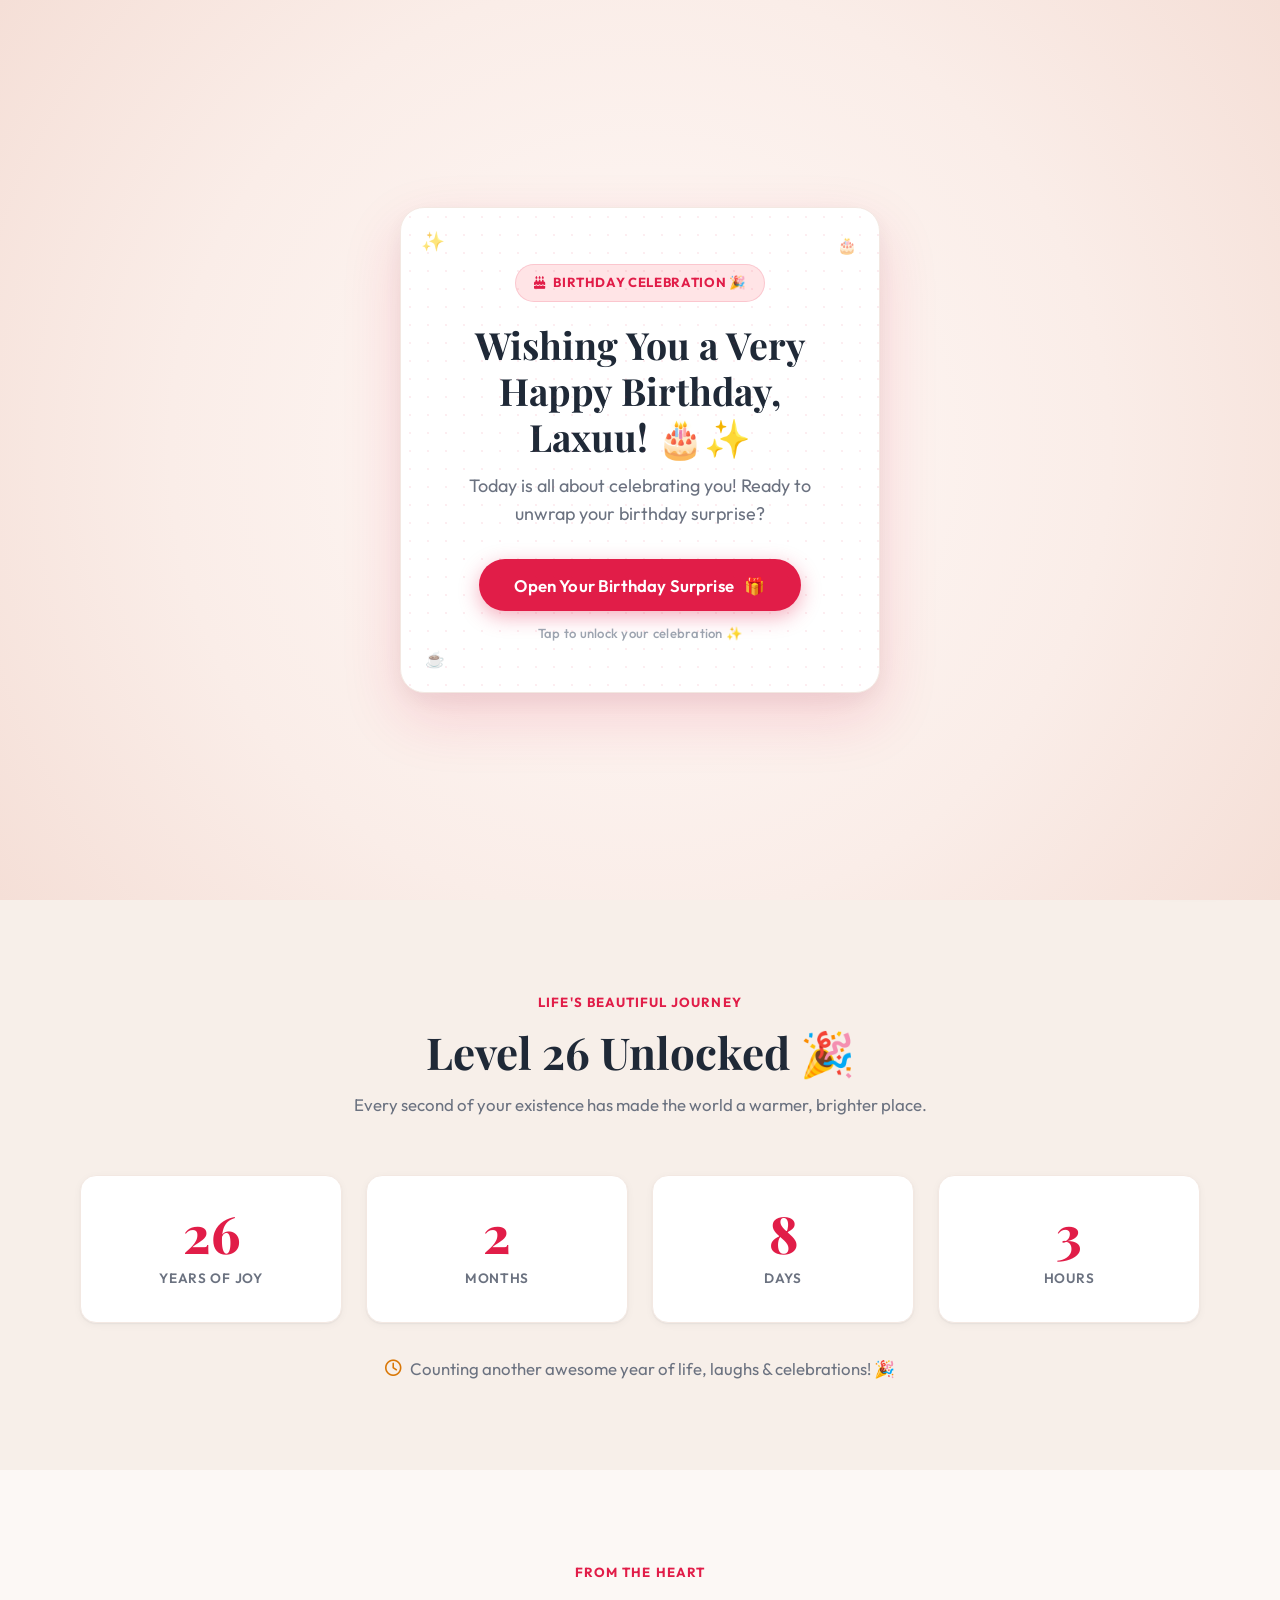
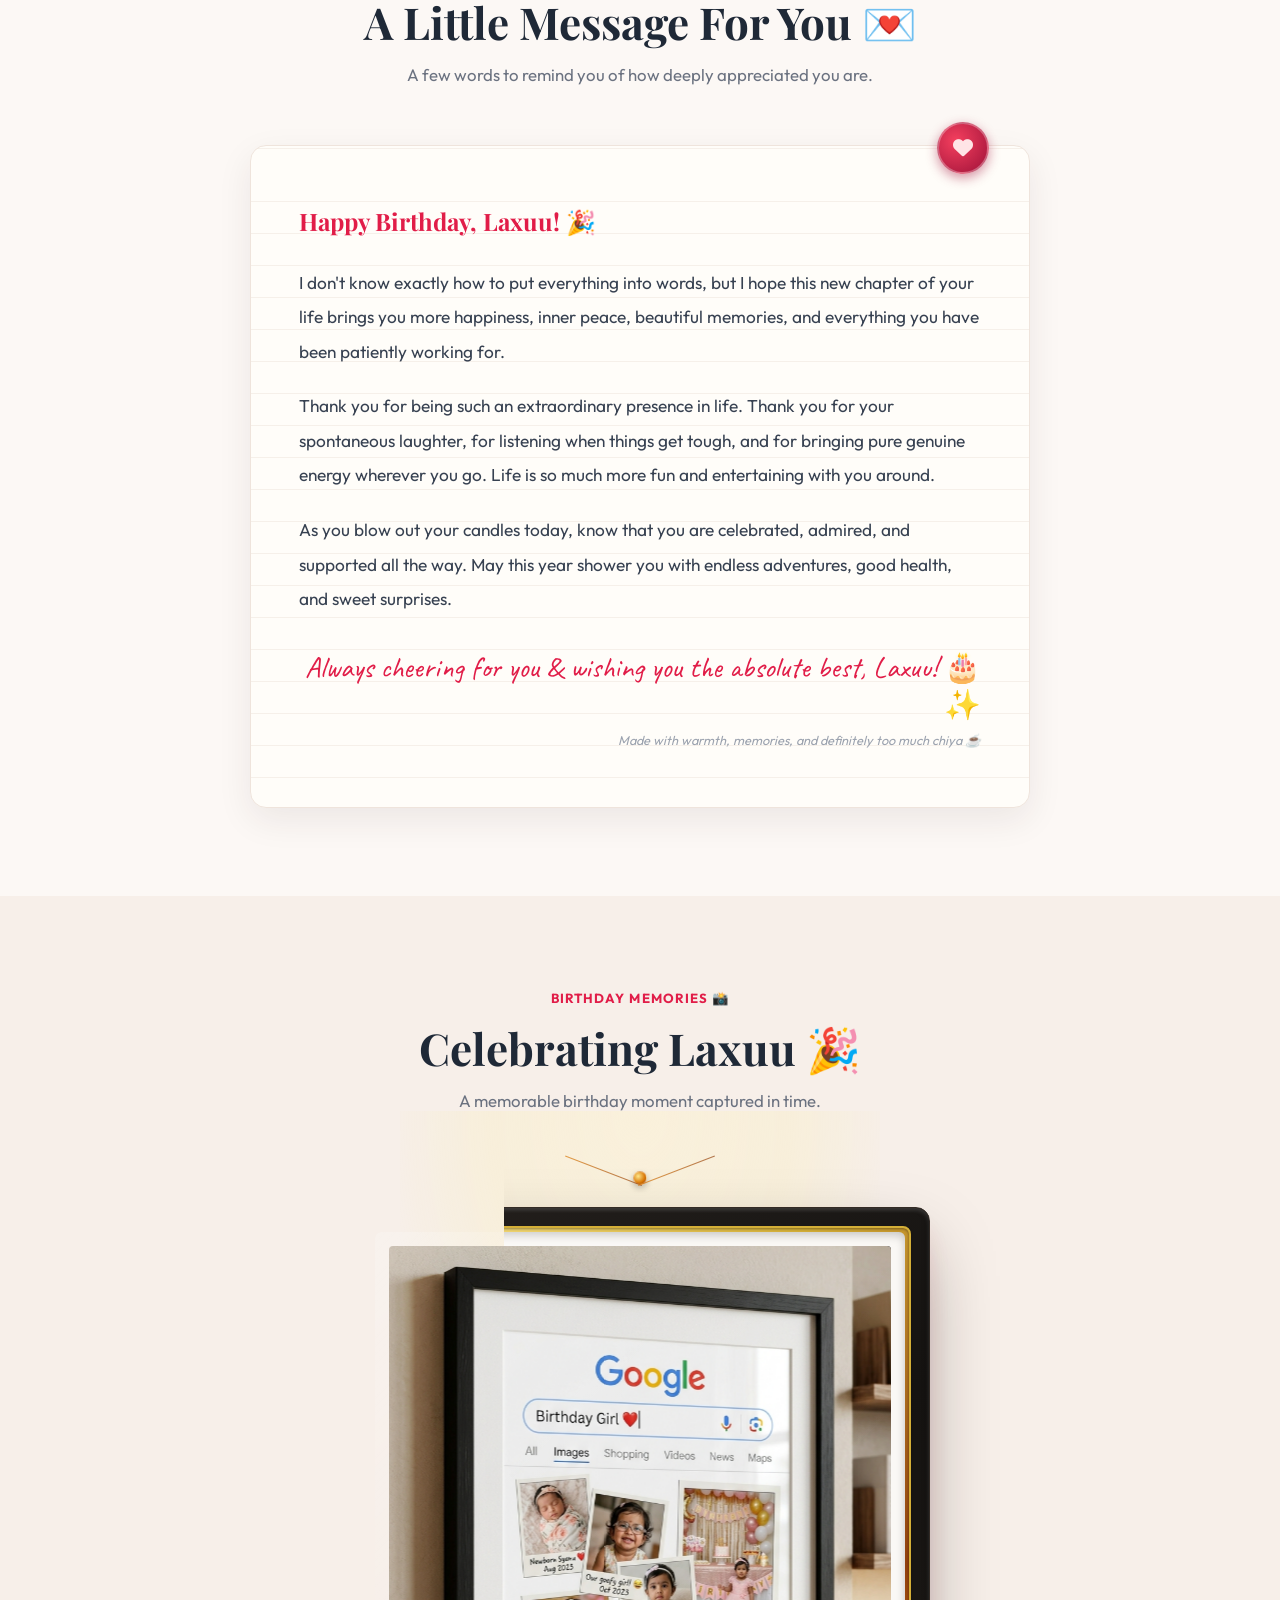
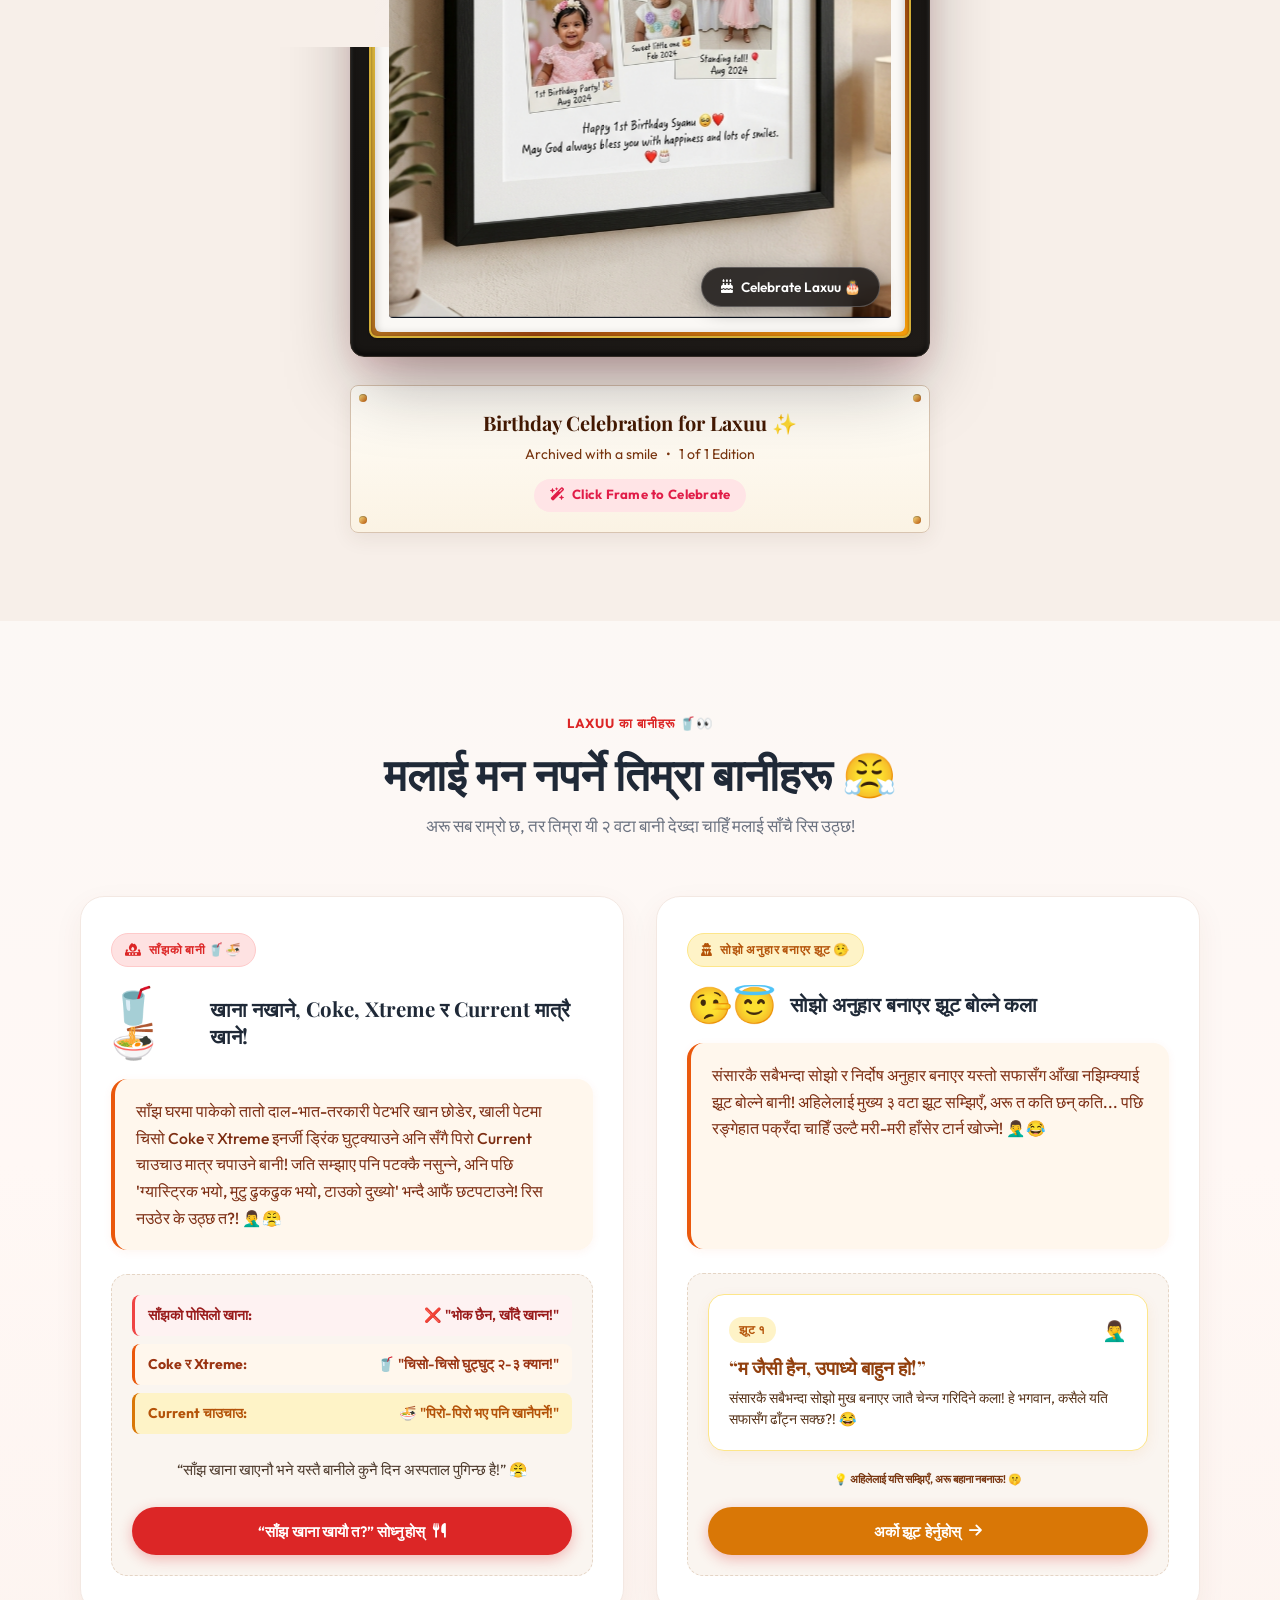
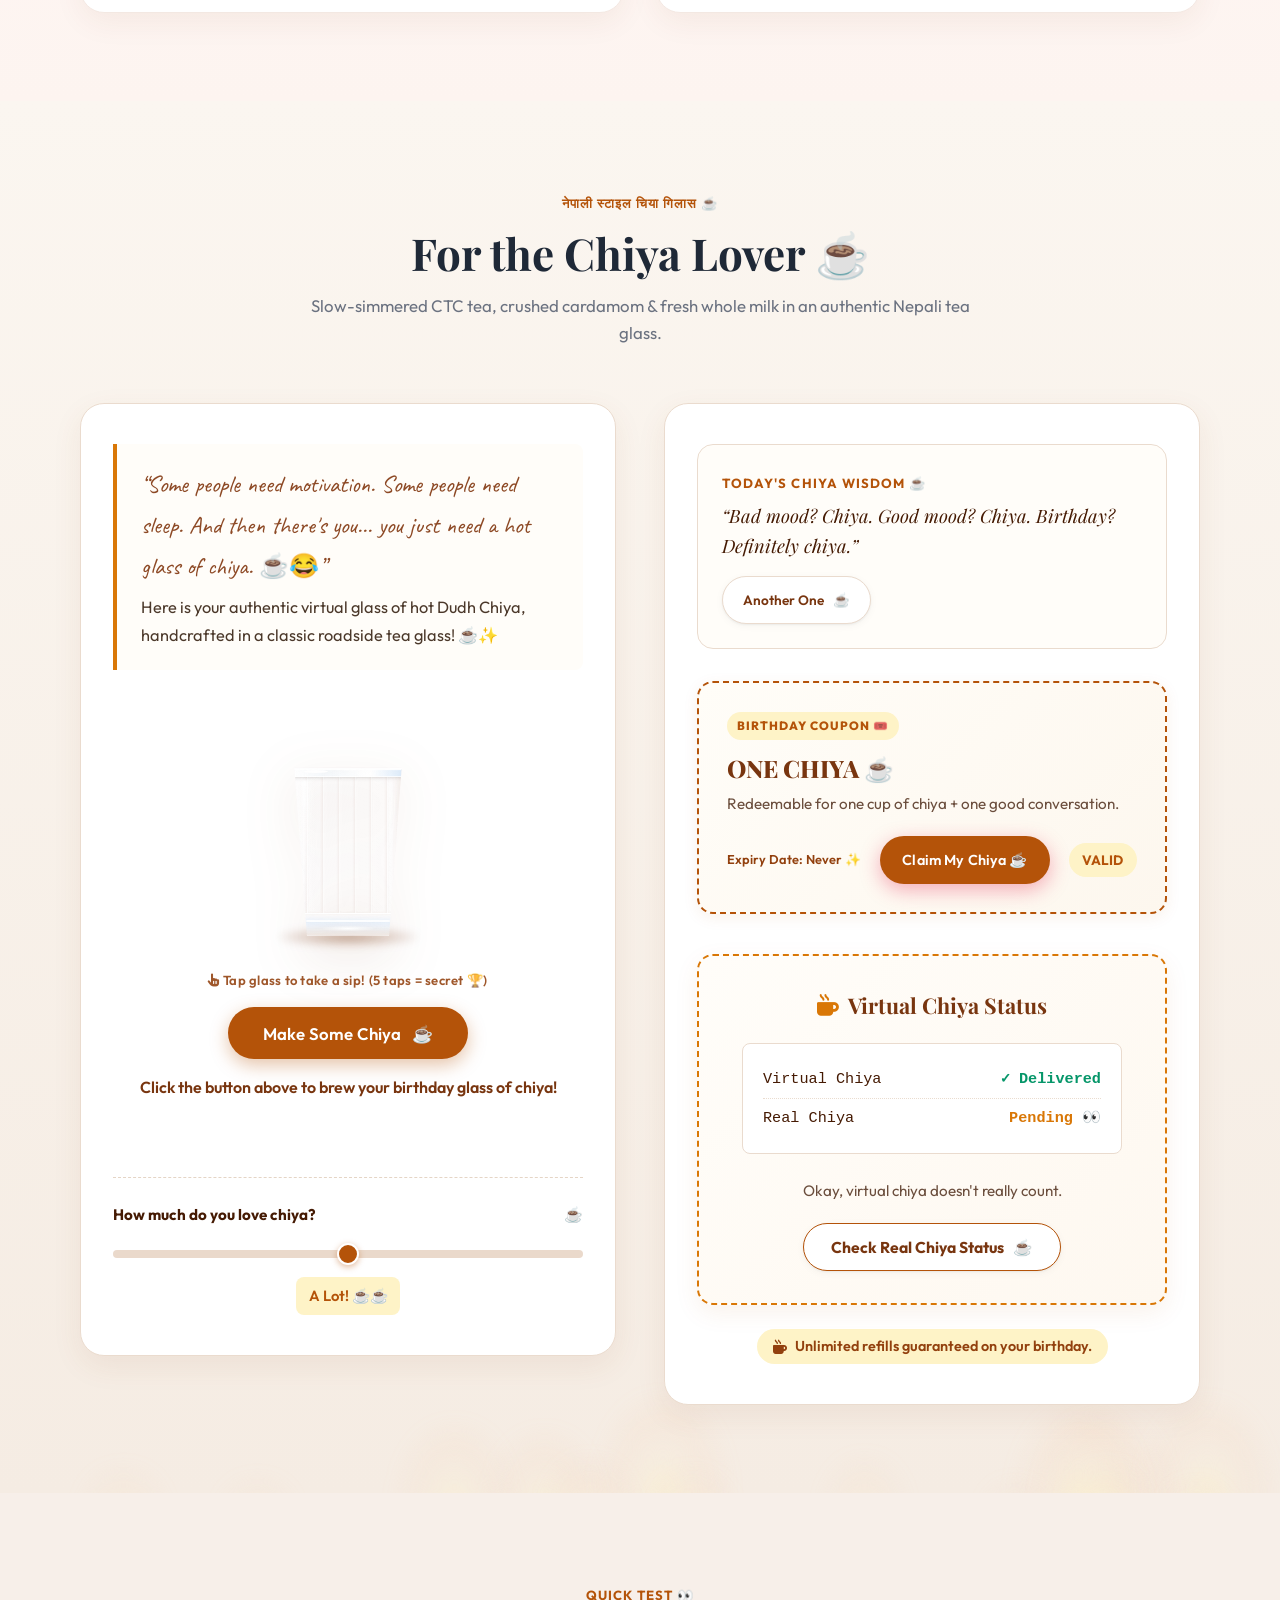
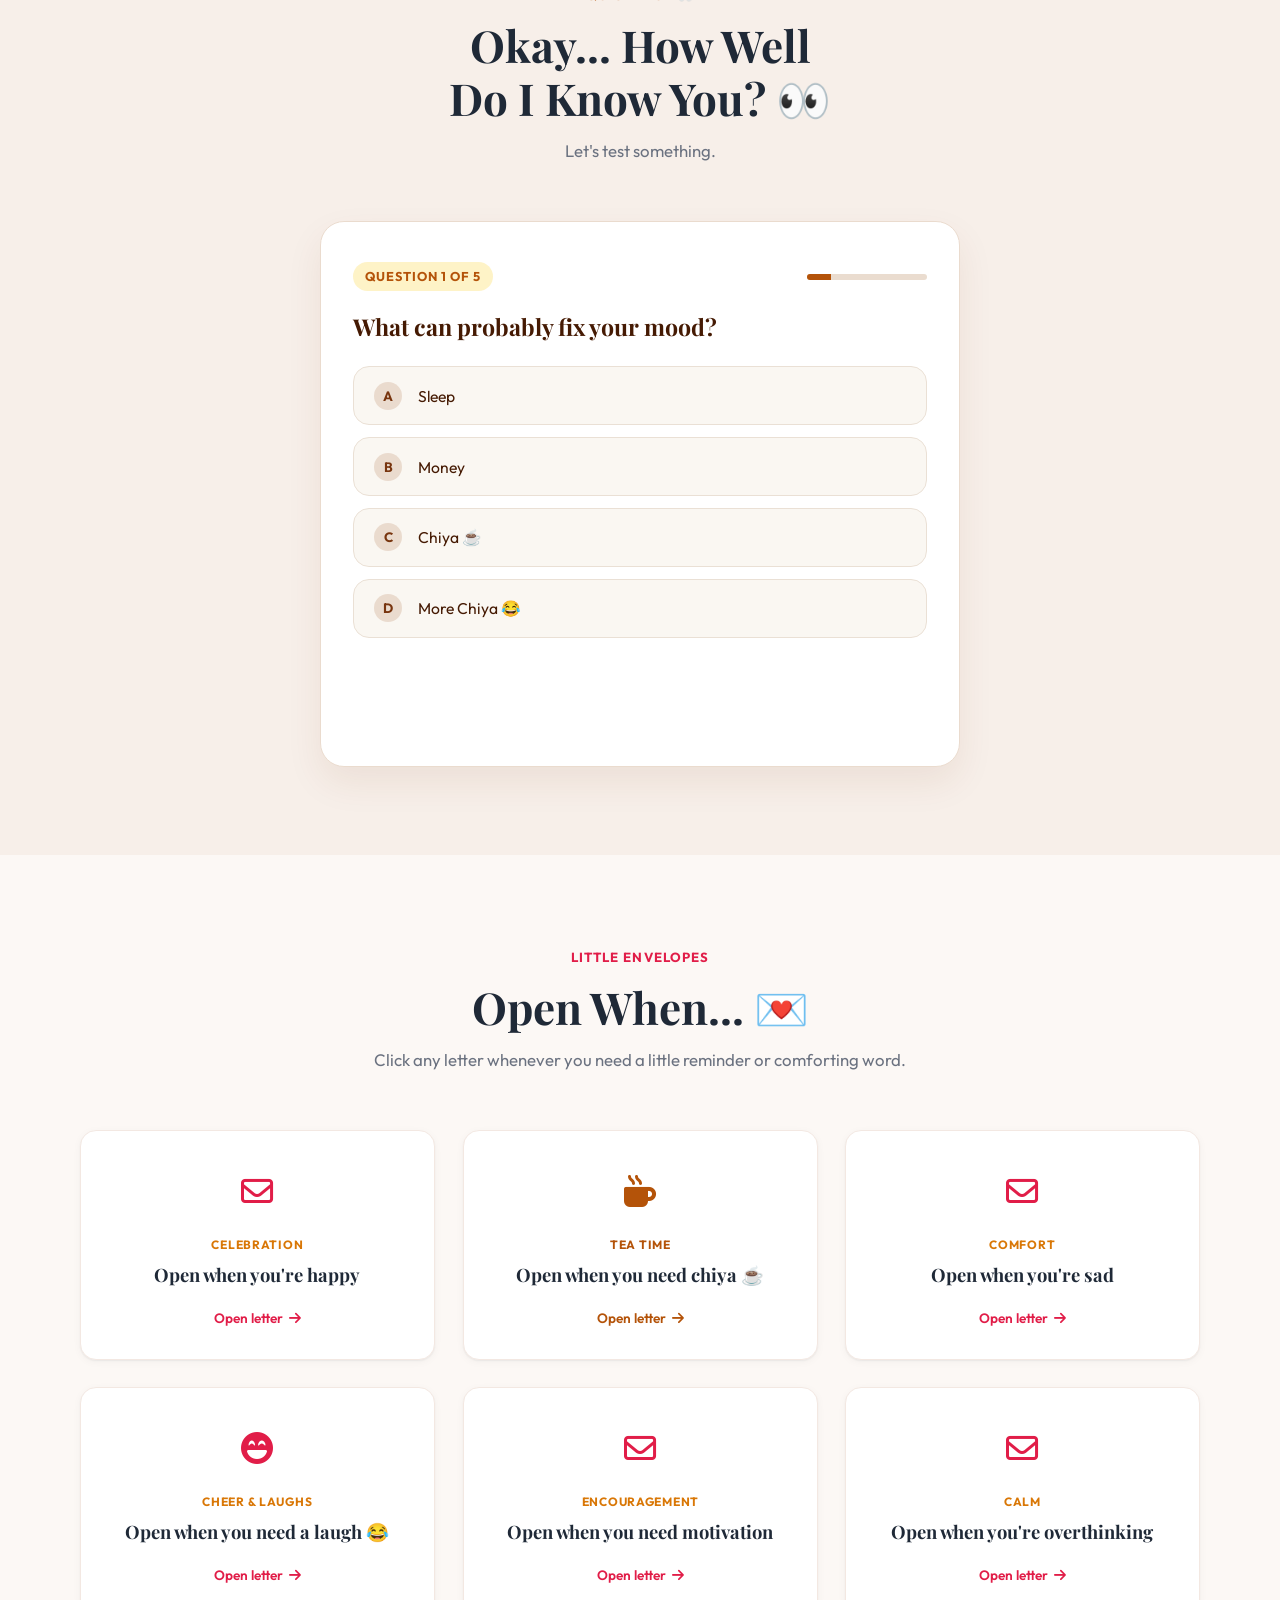
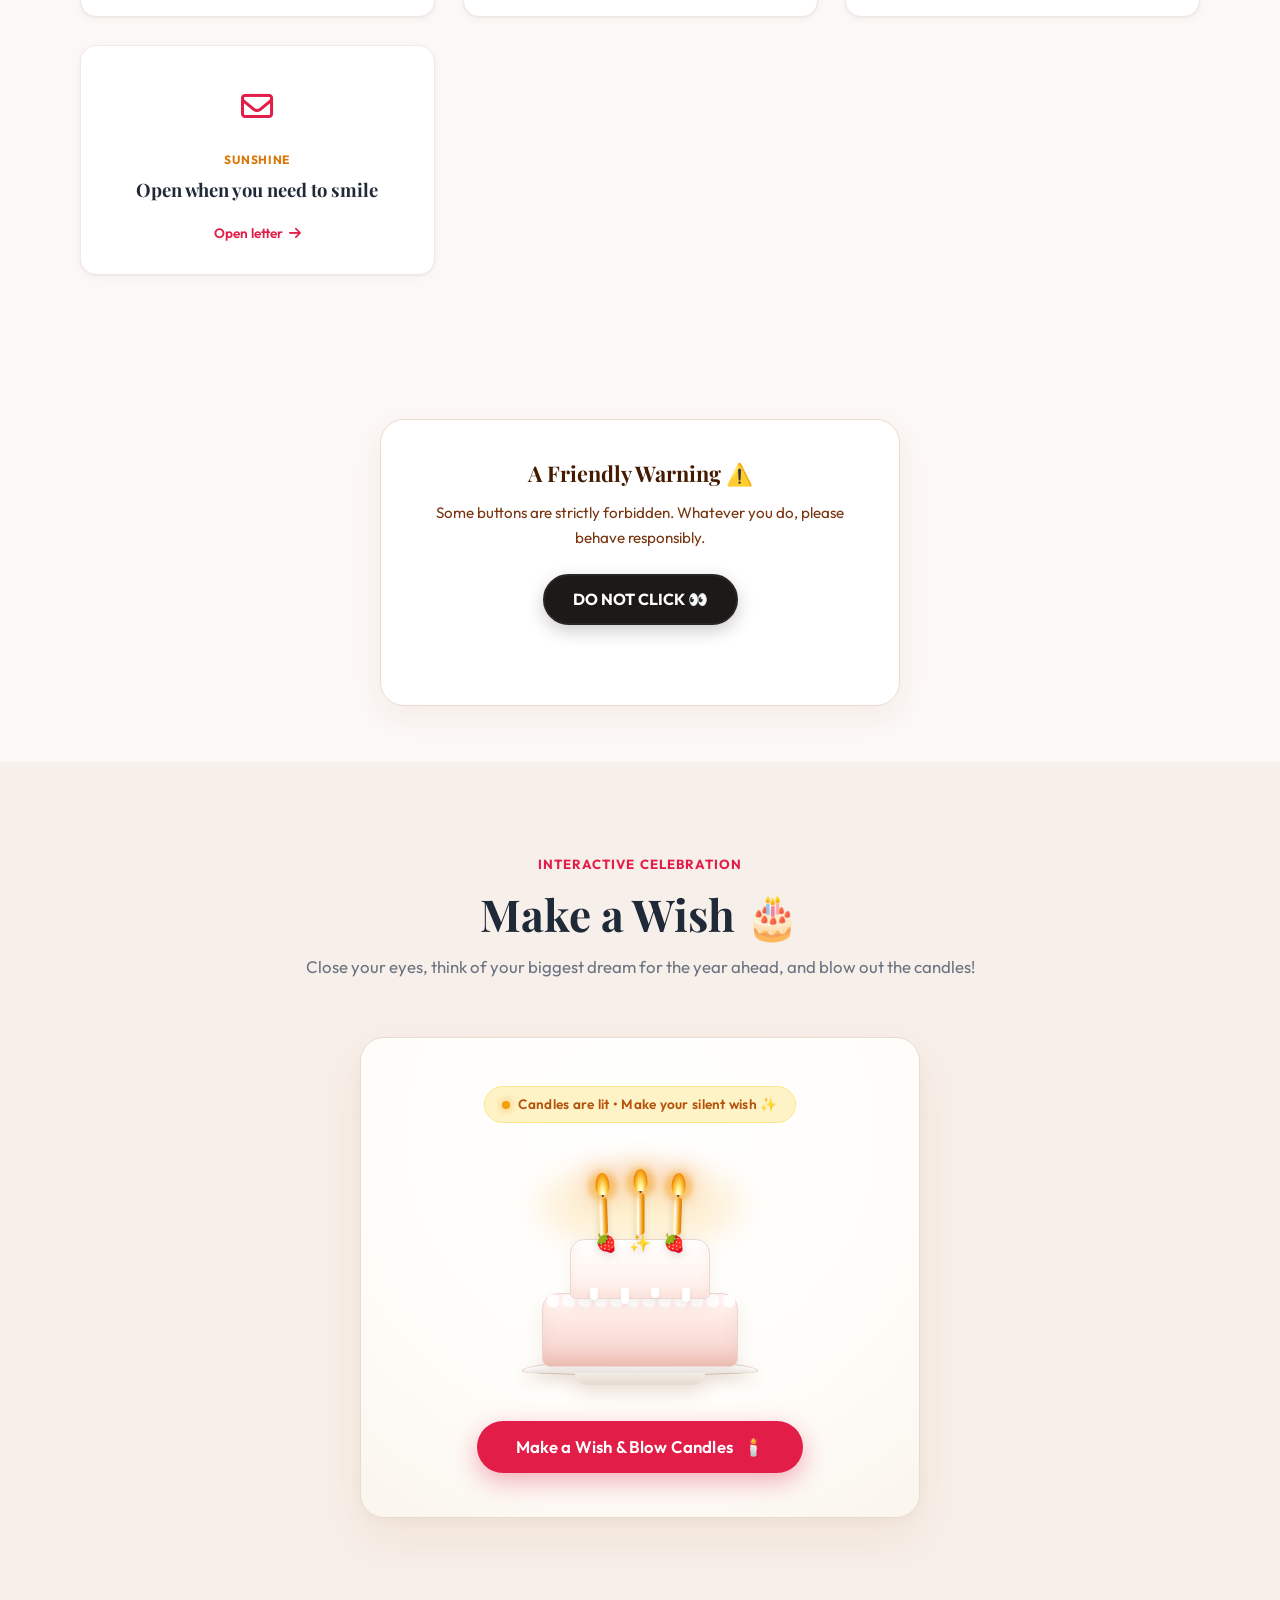
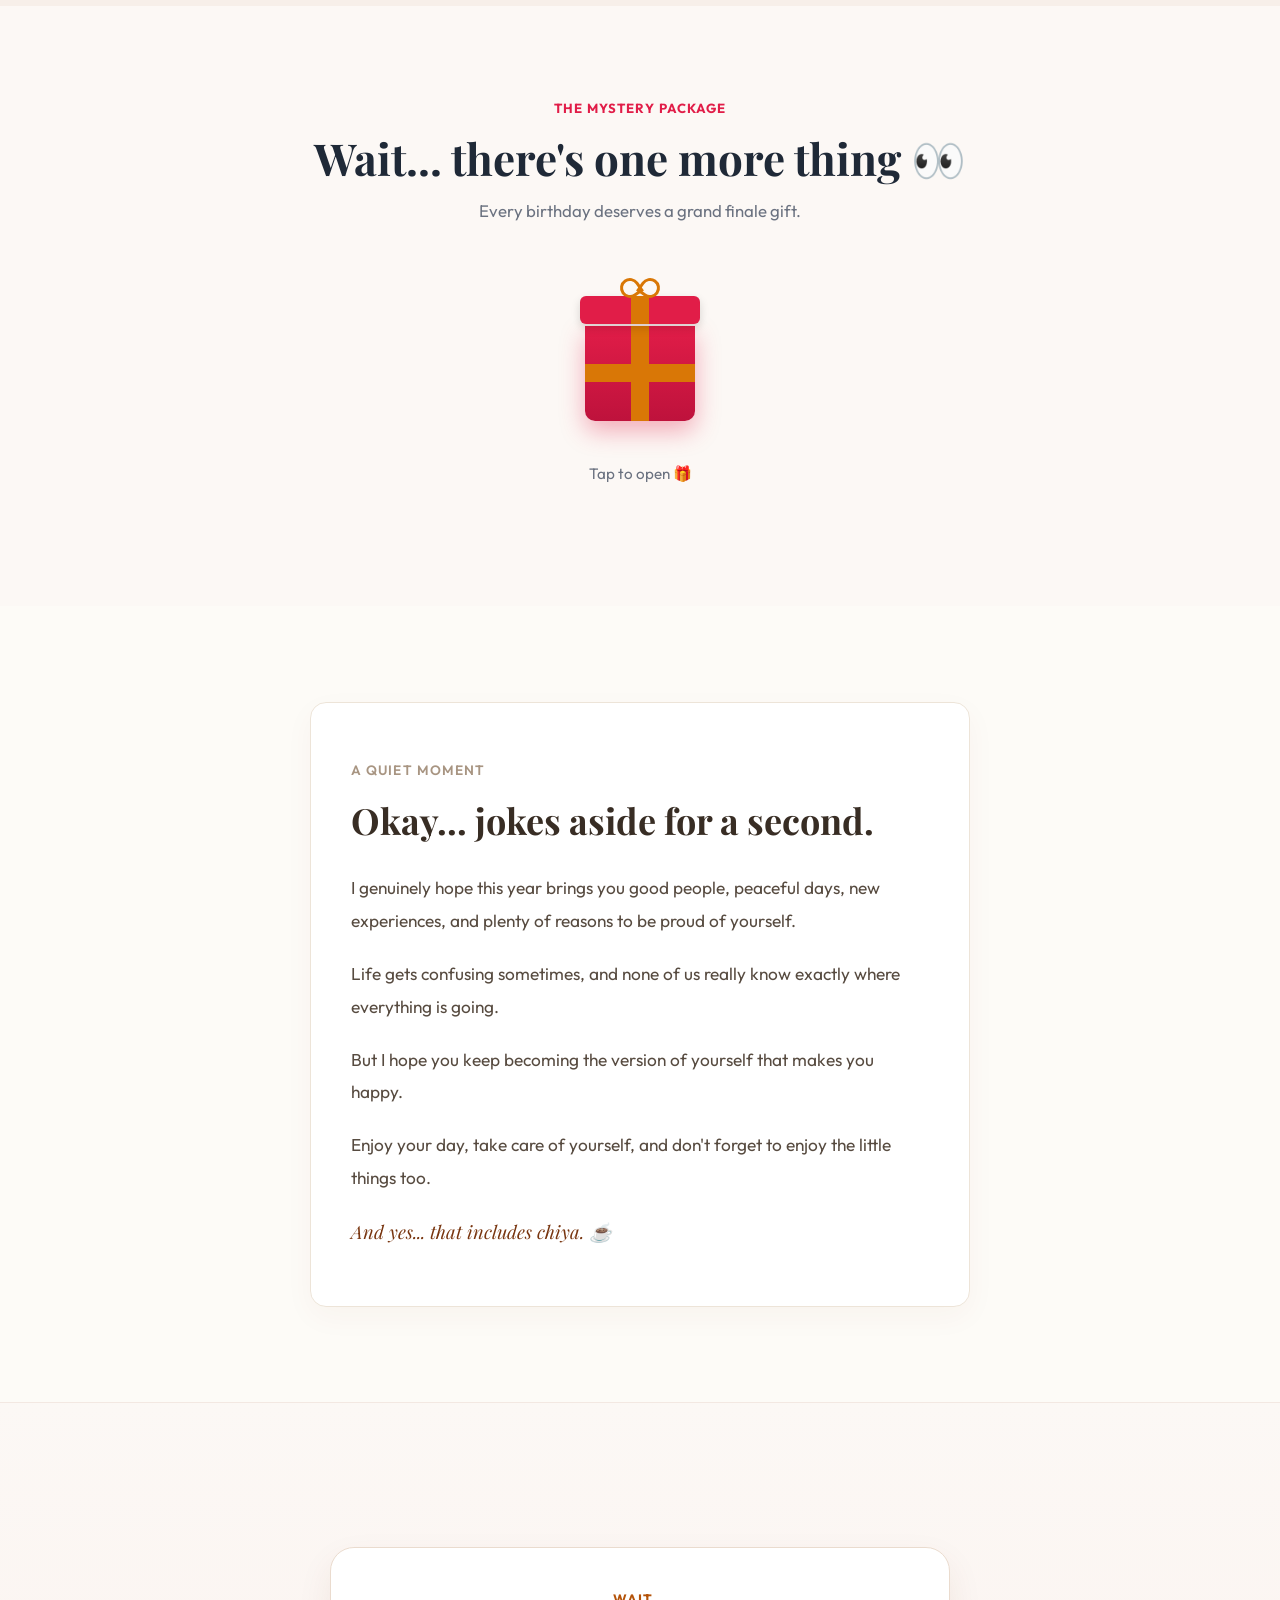
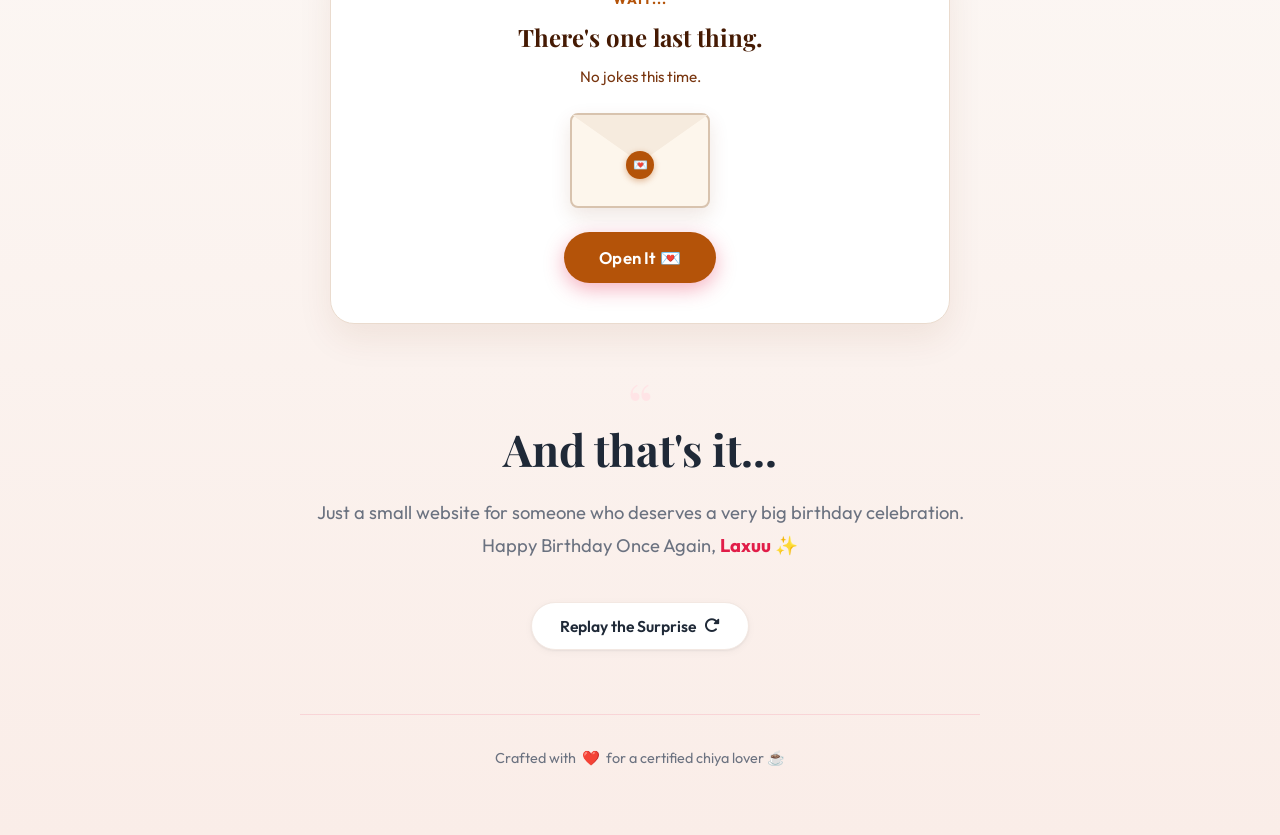
==== commit 169d99e8: "feat: personalize birthday site for someone - Add scroll progress indicator - Update server scripts " ====
--- a/index.html
+++ b/index.html
@@ -3,9 +3,9 @@
 <head>
   <meta charset="UTF-8" />
   <meta name="viewport" content="width=device-width, initial-scale=1.0" />
-  <title>Birthday Surprise - Happy Birthday!</title>
+  <title>Birthday Surprise - Happy Birthday Laxuu!</title>
   <meta name="description" content="A handcrafted, emotional, and interactive birthday surprise celebration website with music, photo memories, interactive cake, letters, and gift reveal." />
-  <meta property="og:title" content="Birthday Surprise - Happy Birthday!" />
+  <meta property="og:title" content="Birthday Surprise - Happy Birthday Laxuu!" />
   <meta property="og:description" content="A handcrafted, emotional, and interactive birthday surprise celebration website with music, photo memories, interactive cake, letters, and gift reveal." />
   <meta property="og:type" content="website" />
   <meta name="twitter:card" content="summary_large_image" />
@@ -38,17 +38,17 @@
       <div class="intro-decor-dots" aria-hidden="true"></div>
       <div class="intro-sparkle-accents" aria-hidden="true">
         <span class="intro-sparkle intro-sparkle-1">✨</span>
-        <span class="intro-sparkle intro-sparkle-2">💖</span>
+        <span class="intro-sparkle intro-sparkle-2">🎂</span>
         <span class="intro-sparkle intro-sparkle-3">☕</span>
       </div>
       <span class="intro-badge">
-        <i class="fa-solid fa-heart" aria-hidden="true"></i> Special Delivery
+        <i class="fa-solid fa-cake-candles" aria-hidden="true"></i> Birthday Celebration 🎉
       </span>
-      <h1 class="intro-title" id="intro-title-heading">Hey <span data-bind="nickname">Soph</span> 👀</h1>
-      <p class="intro-subtitle" id="intro-subtitle-desc">I handcrafted something special just for your day...</p>
+      <h1 class="intro-title" id="intro-title-heading">Wishing You a Very Happy Birthday, <span data-bind="name">Laxuu</span>! 🎂✨</h1>
+      <p class="intro-subtitle" id="intro-subtitle-desc">Today is all about celebrating you! Ready to unwrap your birthday surprise?</p>
       <div class="intro-action-wrapper">
         <button type="button" class="btn-primary intro-cta-btn" id="open-surprise-btn" aria-label="Open your birthday surprise">
-          <span class="btn-text">Open Your Surprise</span>
+          <span class="btn-text">Open Your Birthday Surprise</span>
           <span class="btn-icon" aria-hidden="true">🎁</span>
         </button>
         <span class="intro-hint">Tap to unlock your celebration ✨</span>
@@ -68,6 +68,15 @@
     </div>
     <span class="music-label">Music On</span>
   </button>
+
+  <!-- =========================================================================
+       VIEWPORT SCROLL PROGRESS BAR (CELEBRATION COMPLETION INDICATOR)
+       ========================================================================= -->
+  <div class="scroll-progress-container" id="scroll-progress-container" role="progressbar" aria-label="Celebration Journey Progress" aria-valuemin="0" aria-valuemax="100" aria-valuenow="0">
+    <div class="scroll-progress-bar" id="scroll-progress-bar">
+      <div class="scroll-progress-glow" aria-hidden="true"></div>
+    </div>
+  </div>
 
   <!-- =========================================================================
        NAVIGATION BAR
@@ -88,6 +97,9 @@
         <a href="#gallery-section" class="nav-link">
           <i class="fa-solid fa-camera" aria-hidden="true"></i> Memories
         </a>
+        <a href="#habits-section" class="nav-link">
+          <i class="fa-solid fa-bottle-droplet" aria-hidden="true"></i> Habits 😂
+        </a>
         <a href="#chiya-section" class="nav-link">
           <i class="fa-solid fa-mug-hot" aria-hidden="true"></i> Chiya ☕
         </a>
@@ -113,7 +125,7 @@
           <!-- Time-Aware Birthday Banner (Dynamic JavaScript Date) -->
           <div class="time-aware-banner" id="time-aware-banner" aria-live="polite">
             <span class="time-aware-pulse" aria-hidden="true"></span>
-            <span id="time-aware-text">Good morning, birthday girl ☀️ Starting your birthday without chiya would be illegal, obviously. ☕</span>
+            <span id="time-aware-text">Happy Birthday, Laxuu! ☀️ Starting your birthday without chiya would be illegal, obviously. ☕</span>
           </div>
 
           <div class="hero-kicker">
@@ -122,10 +134,10 @@
           </div>
           <h1 class="hero-title">
             HAPPY BIRTHDAY 🎂<br />
-            <span class="hero-name-highlight easter-egg-trigger" data-bind="name" title="Click me!">Sophia</span>
+            <span class="hero-name-highlight easter-egg-trigger" data-bind="name" title="Click me!">Laxuu</span>
           </h1>
           <p class="hero-subtitle">
-            Today isn't just another day. It's the day someone amazing, kind-hearted, and truly irreplaceable came into this world. ✨
+            Today is all about celebrating you, Laxuu! Time to laugh, drink too much chiya, blow out candles, and enjoy every single moment. ✨
           </p>
           <div class="hero-cta-group">
             <a href="#letter-section" class="btn-primary">
@@ -140,13 +152,15 @@
         <div class="hero-image-wrapper">
           <div class="photo-frame-polaroid">
             <div class="washi-tape" aria-hidden="true"></div>
-            <img src="images/birthday-person.jpg" alt="Photo of birthday person" />
+            <div class="photo-polaroid-img-wrap">
+              <img src="images/birthday-person.jpg" alt="Photo of birthday person" />
+            </div>
             <div class="photo-polaroid-caption">
               The birthday star ✨
             </div>
             <div class="hero-floating-badge">
-              <i class="fa-solid fa-crown" style="color: var(--color-accent);" aria-hidden="true"></i>
-              <span>Deserving of the World</span>
+              <i class="fa-solid fa-cake-candles" style="color: var(--color-accent);" aria-hidden="true"></i>
+              <span>Happy Birthday Laxuu 🎂</span>
             </div>
           </div>
         </div>
@@ -189,7 +203,7 @@
 
         <p class="age-footer-note reveal-on-scroll">
           <i class="fa-regular fa-clock" style="color: var(--color-accent);" aria-hidden="true"></i>
-          <span>Counting every cherished moment with you.</span>
+          <span>Counting another awesome year of life, laughs & celebrations! 🎉</span>
         </p>
       </div>
     </section>
@@ -211,7 +225,7 @@
           </div>
 
           <h3 class="letter-salutation">
-            Happy Birthday, <span data-bind="name">Sophia</span>!
+            Happy Birthday, <span data-bind="name">Laxuu</span>! 🎉
           </h3>
 
           <div class="letter-body">
@@ -219,100 +233,19 @@
               I don't know exactly how to put everything into words, but I hope this new chapter of your life brings you more happiness, inner peace, beautiful memories, and everything you have been patiently working for.
             </p>
             <p>
-              Thank you for being such an extraordinary person. Thank you for your spontaneous laughter, for listening when things get tough, and for bringing pure genuine energy into every room you enter. You make life so much more fun and meaningful simply by existing.
+              Thank you for being such an extraordinary presence in life. Thank you for your spontaneous laughter, for listening when things get tough, and for bringing pure genuine energy wherever you go. Life is so much more fun and entertaining with you around.
             </p>
             <p>
-              As you blow out your candles today, know that you are celebrated, admired, and deeply loved. May this year shower you with endless adventures, good health, and sweet surprises.
+              As you blow out your candles today, know that you are celebrated, admired, and supported all the way. May this year shower you with endless adventures, good health, and sweet surprises.
             </p>
           </div>
 
           <div class="letter-signoff">
-            Always cheering for you & wishing you the absolute best! 🎂✨
+            Always cheering for you & wishing you the absolute best, Laxuu! 🎂✨
           </div>
           <div class="letter-date-stamp">
             Made with warmth, memories, and definitely too much chiya ☕
           </div>
-        </div>
-      </div>
-    </section>
-
-    <!-- =======================================================================
-         PERSONAL VOICE MESSAGE SECTION
-         ======================================================================= -->
-    <section class="section section-voice-note" id="voice-note-section">
-      <div class="section-container">
-        <div class="section-header reveal-on-scroll">
-          <span class="section-tag" style="color: #B45309;">Audio Note 🎧</span>
-          <h2 class="section-title">Some Things Sound Better Than They Read 🎧</h2>
-          <p class="section-subtitle">
-            I could've written this too... But this one felt better said.
-          </p>
-        </div>
-
-        <div class="voice-note-card reveal-on-scroll">
-          <div class="voice-card-header">
-            <div class="voice-avatar-circle" aria-hidden="true">
-              <i class="fa-solid fa-headphones"></i>
-            </div>
-            <div class="voice-header-meta">
-              <h4>Birthday Voice Note 🎙️</h4>
-              <p>Personal audio message • Tap play when you're ready</p>
-            </div>
-          </div>
-
-          <div class="voice-player-interactive" id="voice-player-interactive">
-            <button type="button" class="voice-play-toggle-btn" id="voice-play-toggle-btn" aria-label="Play birthday voice message">
-              <i class="fa-solid fa-play" id="voice-play-icon" aria-hidden="true"></i>
-            </button>
-
-            <div class="voice-controls-stack">
-              <!-- Animated waveform bars -->
-              <div class="voice-waveform-display" id="voice-waveform" aria-hidden="true">
-                <!-- Dynamically populated or rendered bars -->
-                <span class="waveform-bar" style="height: 10px;"></span>
-                <span class="waveform-bar" style="height: 18px;"></span>
-                <span class="waveform-bar" style="height: 24px;"></span>
-                <span class="waveform-bar" style="height: 12px;"></span>
-                <span class="waveform-bar" style="height: 20px;"></span>
-                <span class="waveform-bar" style="height: 28px;"></span>
-                <span class="waveform-bar" style="height: 16px;"></span>
-                <span class="waveform-bar" style="height: 22px;"></span>
-                <span class="waveform-bar" style="height: 30px;"></span>
-                <span class="waveform-bar" style="height: 14px;"></span>
-                <span class="waveform-bar" style="height: 25px;"></span>
-                <span class="waveform-bar" style="height: 19px;"></span>
-                <span class="waveform-bar" style="height: 27px;"></span>
-                <span class="waveform-bar" style="height: 15px;"></span>
-                <span class="waveform-bar" style="height: 21px;"></span>
-                <span class="waveform-bar" style="height: 29px;"></span>
-                <span class="waveform-bar" style="height: 12px;"></span>
-                <span class="waveform-bar" style="height: 23px;"></span>
-                <span class="waveform-bar" style="height: 17px;"></span>
-                <span class="waveform-bar" style="height: 26px;"></span>
-                <span class="waveform-bar" style="height: 11px;"></span>
-                <span class="waveform-bar" style="height: 20px;"></span>
-                <span class="waveform-bar" style="height: 28px;"></span>
-                <span class="waveform-bar" style="height: 14px;"></span>
-                <span class="waveform-bar" style="height: 22px;"></span>
-                <span class="waveform-bar" style="height: 16px;"></span>
-                <span class="waveform-bar" style="height: 24px;"></span>
-                <span class="waveform-bar" style="height: 10px;"></span>
-              </div>
-
-              <div class="voice-track-and-time">
-                <div class="voice-progress-track" id="voice-progress-track" title="Click to seek">
-                  <div class="voice-progress-fill" id="voice-progress-fill"></div>
-                </div>
-                <span class="voice-time-label" id="voice-time-label">0:00 / 0:32</span>
-              </div>
-            </div>
-          </div>
-
-          <div class="voice-disclaimer-note">
-            <span>🎧 Best heard with earphones on. Press play when you're ready!</span>
-          </div>
-
-          <audio id="voice-audio-element" preload="metadata" src="audio/birthday-message.mp3"></audio>
         </div>
       </div>
     </section>
@@ -323,9 +256,9 @@
     <section class="section section-alt" id="gallery-section">
       <div class="section-container">
         <div class="section-header reveal-on-scroll">
-          <span class="section-tag">Special Memory 📸</span>
-          <h2 class="section-title">Framed with Love ❤️</h2>
-          <p class="section-subtitle">A special celebration memory captured in time.</p>
+          <span class="section-tag">Birthday Memories 📸</span>
+          <h2 class="section-title">Celebrating Laxuu 🎉</h2>
+          <p class="section-subtitle">A memorable birthday moment captured in time.</p>
         </div>
 
         <div class="gallery-showcase-wrapper reveal-on-scroll">
@@ -342,11 +275,13 @@
           <div class="physical-art-frame" id="physical-art-frame" role="button" tabindex="0" aria-label="View photo in full screen" title="Click to view full screen!">
             <div class="art-frame-gold-fillet">
               <div class="art-frame-mount">
-                <img id="framed-art-image" src="images/birthday-girl-frame.jpg" alt="Birthday Girl Framed Memory" loading="lazy" />
+                <div class="art-frame-photo-window">
+                  <img id="framed-art-image" src="images/birthday-girl-frame.jpg" alt="Birthday Girl Framed Memory" loading="lazy" />
+                </div>
                 <div class="art-frame-glare" aria-hidden="true"></div>
                 <div class="art-frame-zoom-badge">
-                  <i class="fa-solid fa-heart" aria-hidden="true"></i>
-                  <span>Click to Celebrate ❤️</span>
+                  <i class="fa-solid fa-cake-candles" aria-hidden="true"></i>
+                  <span>Celebrate Laxuu 🎂</span>
                 </div>
               </div>
             </div>
@@ -361,7 +296,7 @@
             <span class="plaque-screw top-right" aria-hidden="true"></span>
             <span class="plaque-screw bottom-left" aria-hidden="true"></span>
             <span class="plaque-screw bottom-right" aria-hidden="true"></span>
-            <h3 class="plaque-title">A Moment Worth Remembering ✨</h3>
+            <h3 class="plaque-title">Birthday Celebration for Laxuu ✨</h3>
             <p class="plaque-subtitle">
               <span>Archived with a smile</span>
               <span aria-hidden="true">•</span>
@@ -369,7 +304,7 @@
             </p>
             <span class="plaque-action-hint">
               <i class="fa-solid fa-wand-magic-sparkles" aria-hidden="true"></i>
-              <span>Click Frame to Reveal</span>
+              <span>Click Frame to Celebrate</span>
             </span>
           </div>
         </div>
@@ -377,252 +312,129 @@
     </section>
 
     <!-- =======================================================================
-         6. BLURRED MEMORY REVEAL
-         ======================================================================= -->
-    <section class="section section-blurred-memory" id="blurred-memory-section">
+         6. WHAT I DON'T LIKE ABOUT YOUR HABITS: COKE, XTREME & INNOCENT LIES
+         ======================================================================= -->
+    <section class="section section-habits" id="habits-section">
       <div class="section-container">
         <div class="section-header reveal-on-scroll">
-          <span class="section-tag" style="color: #B45309;">Special Reveal 📸</span>
-          <h2 class="section-title">Do You Remember This? 👀</h2>
-          <p class="section-subtitle">No cheating. Take a guess before revealing.</p>
-        </div>
-
-        <div class="blurred-memory-wrapper reveal-on-scroll">
-          <div class="blurred-memory-card" id="blurred-memory-card">
-            <div class="blurred-memory-img-frame" id="blurred-memory-trigger" role="button" tabindex="0" title="Click to reveal memory">
-              <img src="images/special-memory.jpg" alt="Special hidden memory" class="blurred-memory-img" id="blurred-memory-img" />
-              <div class="blurred-memory-lock-overlay" id="blurred-lock-overlay">
-                <div class="blurred-lock-icon">
-                  <i class="fa-solid fa-eye-slash" aria-hidden="true"></i>
-                </div>
-                <span style="font-weight: 700; letter-spacing: 0.05em; text-transform: uppercase; font-size: 0.85rem;">Memory Locked 🔒</span>
-              </div>
-            </div>
-
-            <button type="button" class="btn-primary blurred-reveal-btn" id="blurred-reveal-btn" style="background: #B45309;">
-              Reveal Memory <i class="fa-solid fa-wand-magic-sparkles" aria-hidden="true"></i>
-            </button>
-
-            <div class="blurred-memory-caption-box" id="blurred-caption-box">
-              <h3 class="blurred-caption-title">Yeah... this one. 😂</h3>
-              <p class="blurred-caption-text">
-                Out of all the random days, this was easily one of the best. Proof that good company, unscripted laughs, and spontaneous moments make the best memories.
-              </p>
-            </div>
-          </div>
-        </div>
-      </div>
-    </section>
-
-    <!-- =======================================================================
-         6. MEMORY TIMELINE
-         ======================================================================= -->
-    <section class="section" id="timeline-section">
-      <div class="section-container">
+          <span class="section-tag" style="color: #DC2626;">Laxuu का बानीहरू 🥤👀</span>
+          <h2 class="section-title">मलाई मन नपर्ने तिम्रा बानीहरू 😤</h2>
+          <p class="section-subtitle">
+            अरू सब राम्रो छ, तर तिम्रा यी २ वटा बानी देख्दा चाहिँ मलाई साँचै रिस उठ्छ!
+          </p>
+        </div>
+
+        <div class="habits-grid">
+          <!-- Card 1: Skipping Dinner & Addicted to Cold Drinks & Current Noodles -->
+          <div class="habit-card reveal-on-scroll">
+            <div class="habit-badge badge-coke">
+              <i class="fa-solid fa-fire-burner" aria-hidden="true"></i> साँझको बानी 🥤🍜
+            </div>
+            <div class="habit-icon-header">
+              <span class="habit-emoji">🥤🍜</span>
+              <h3>खाना नखाने, Coke, Xtreme र Current मात्रै खाने!</h3>
+            </div>
+            
+            <div class="habit-direct-rant">
+              <p>साँझ घरमा पाकेको तातो दाल-भात-तरकारी पेटभरि खान छोडेर, खाली पेटमा चिसो Coke र Xtreme इनर्जी ड्रिंक घुट्क्याउने अनि सँगै पिरो Current चाउचाउ मात्र चपाउने बानी! जति सम्झाए पनि पटक्कै नसुन्ने, अनि पछि 'ग्यास्ट्रिक भयो, मुटु ढुकढुक भयो, टाउको दुख्यो' भन्दै आफैं छटपटाउने! रिस नउठेर के उठ्छ त?! 🤦‍♂️😤</p>
+            </div>
+
+            <!-- Realistic Dinner Menu vs Reality Box -->
+            <div class="habit-interactive-box">
+              <div class="habit-status-display" id="coke-status-display">
+                <div class="habit-diet-grid">
+                  <div class="diet-item bad">
+                    <span class="diet-label">साँझको पोसिलो खाना:</span>
+                    <span class="diet-value">❌ "भोक छैन, खाँदै खान्न!"</span>
+                  </div>
+                  <div class="diet-item guilty">
+                    <span class="diet-label">Coke र Xtreme:</span>
+                    <span class="diet-value">🥤 "चिसो-चिसो घुट्घुट् २-३ क्यान!"</span>
+                  </div>
+                  <div class="diet-item spicy">
+                    <span class="diet-label">Current चाउचाउ:</span>
+                    <span class="diet-value">🍜 "पिरो-पिरो भए पनि खानैपर्ने!"</span>
+                  </div>
+                </div>
+                <p class="habit-feedback-text" id="coke-feedback-text">“साँझ खाना खाएनौ भने यस्तै बानीले कुनै दिन अस्पताल पुगिन्छ है!” 😤</p>
+              </div>
+              <button type="button" class="btn-primary habit-action-btn" id="drink-coke-btn">
+                <span>“साँझ खाना खायौ त?” सोध्नुहोस्</span> <i class="fa-solid fa-utensils" aria-hidden="true"></i>
+              </button>
+            </div>
+          </div>
+
+          <!-- Card 2: The Specific Real Lies Told With an Innocent Face -->
+          <div class="habit-card reveal-on-scroll">
+            <div class="habit-badge badge-lies">
+              <i class="fa-solid fa-user-secret" aria-hidden="true"></i> सोझो अनुहार बनाएर झूट 🤥
+            </div>
+            <div class="habit-icon-header">
+              <span class="habit-emoji">🤥😇</span>
+              <h3>सोझो अनुहार बनाएर झूट बोल्ने कला</h3>
+            </div>
+
+            <div class="habit-direct-rant">
+              <p>संसारकै सबैभन्दा सोझो र निर्दोष अनुहार बनाएर यस्तो सफासँग आँखा नझिम्क्याई झूट बोल्ने बानी! अहिलेलाई मुख्य ३ वटा झूट सम्झिएँ, अरू त कति छन् कति... पछि रङ्गेहात पक्रँदा चाहिँ उल्टै मरी-मरी हाँसेर टार्न खोज्ने! 🤦‍♂️😂</p>
+            </div>
+
+            <!-- Specific Real Lies Showcase -->
+            <div class="habit-interactive-box">
+              <div class="real-lies-list" id="real-lies-container">
+                <div class="real-lie-card active" id="lie-card-0">
+                  <div class="lie-badge-row">
+                    <span class="lie-num-tag">झूट १</span>
+                    <span class="lie-emoji">🤦‍♂️</span>
+                  </div>
+                  <h4 class="lie-title">“म जैसी हैन, उपाध्ये बाहुन हो!”</h4>
+                  <p class="lie-reaction">संसारकै सबैभन्दा सोझो मुख बनाएर जातै चेन्ज गरिदिने कला! हे भगवान, कसैले यति सफासँग ढाँट्न सक्छ?! 😂</p>
+                </div>
+                <div class="real-lie-card" id="lie-card-1" style="display: none;">
+                  <div class="lie-badge-row">
+                    <span class="lie-num-tag">झूट २</span>
+                    <span class="lie-emoji">😇</span>
+                  </div>
+                  <h4 class="lie-title">“अब म कहिल्यै झूट बोल्दिनँ!”</h4>
+                  <p class="lie-reaction">सबैभन्दा ठूलो झूट नै यही हो! यो भनेको २ मिनेट बित्न पाउँदैन, अर्को नयाँ झूट तयार भइसकेको हुन्छ! 🤥</p>
+                </div>
+                <div class="real-lie-card" id="lie-card-2" style="display: none;">
+                  <div class="lie-badge-row">
+                    <span class="lie-num-tag">झूट ३</span>
+                    <span class="lie-emoji">🚌</span>
+                  </div>
+                  <h4 class="lie-title">“अब म काठमाडौं आउँदिनँ!”</h4>
+                  <p class="lie-reaction">काठमाडौं कहिल्यै आउँदिनँ भनेर कसम खाने, अनि मौका मिल्नेबित्तिकै झोला बोकेर हिँड्ने सुर कस्को हो?! 😂</p>
+                </div>
+              </div>
+              
+              <div class="lies-bottom-note">
+                <small>💡 अहिलेलाई यत्ति सम्झिएँ, अरू बहाना नबनाऊ! 🤫</small>
+              </div>
+
+              <button type="button" class="btn-primary habit-action-btn" id="generate-excuse-btn" style="background: #D97706;">
+                <span>अर्को झूट हेर्नुहोस्</span> <i class="fa-solid fa-arrow-right" aria-hidden="true"></i>
+              </button>
+            </div>
+          </div>
+        </div>
+      </div>
+    </section>
+
+
+
+    <!-- =======================================================================
+         SPECIAL CHIYA LOVER SECTION (CLASSIC NEPALI STREET-STYLE TEA GLASS)
+         ======================================================================= -->
+    <section class="section chiya-section" id="chiya-section">
+      <!-- Ambient Rising Tea Bubbles & Steam Wisps Particle Layer -->
+      <div class="chiya-ambient-particles" id="chiya-ambient-particles" aria-hidden="true"></div>
+
+      <div class="section-container" style="position: relative; z-index: 2;">
         <div class="section-header reveal-on-scroll">
-          <span class="section-tag">Chapter by Chapter</span>
-          <h2 class="section-title">Our Little Timeline ✨</h2>
-          <p class="section-subtitle">How a simple hello turned into one of the greatest blessings.</p>
-        </div>
-
-        <div class="timeline-container">
-          <!-- Timeline Entry 1 -->
-          <div class="timeline-item reveal-on-scroll">
-            <div class="timeline-dot" aria-hidden="true"></div>
-            <div class="timeline-card">
-              <span class="timeline-date">The Beginning</span>
-              <h3 class="timeline-title">The Day Our Paths Crossed</h3>
-              <p class="timeline-desc">
-                Neither of us knew that an ordinary day would mark the beginning of so many shared laughs and unforgettable memories.
-              </p>
-            </div>
-          </div>
-
-          <!-- Timeline Entry 2 -->
-          <div class="timeline-item reveal-on-scroll">
-            <div class="timeline-dot" aria-hidden="true"></div>
-            <div class="timeline-card">
-              <span class="timeline-date">Unfiltered Laughter</span>
-              <h3 class="timeline-title">Our First Proper Conversation</h3>
-              <p class="timeline-desc">
-                From polite small talk to laughing until our stomachs hurt. That was the moment I realized what a gem of a human you are.
-              </p>
-            </div>
-          </div>
-
-          <!-- Timeline Entry 3 -->
-          <div class="timeline-item reveal-on-scroll">
-            <div class="timeline-dot" aria-hidden="true"></div>
-            <div class="timeline-card">
-              <span class="timeline-date">Wild Adventures</span>
-              <h3 class="timeline-title">That Unforgettable Day</h3>
-              <p class="timeline-desc">
-                Getting slightly lost, singing along at the top of our lungs, and agreeing that wrong turns often lead to the greatest stories.
-              </p>
-            </div>
-          </div>
-
-          <!-- Timeline Entry 4 -->
-          <div class="timeline-item reveal-on-scroll">
-            <div class="timeline-dot" aria-hidden="true"></div>
-            <div class="timeline-card">
-              <span class="timeline-date">Unshakable Bond</span>
-              <h3 class="timeline-title">Through Highs and Lows</h3>
-              <p class="timeline-desc">
-                Having someone who celebrates your victories and stands firmly by your side during quiet rainy days. That is what you represent.
-              </p>
-            </div>
-          </div>
-
-          <!-- Timeline Entry 5 -->
-          <div class="timeline-item reveal-on-scroll">
-            <div class="timeline-dot" aria-hidden="true"></div>
-            <div class="timeline-card">
-              <span class="timeline-date">Today & Beyond</span>
-              <h3 class="timeline-title">Celebrating The Best Person!</h3>
-              <p class="timeline-desc">
-                Here we are today, honoring you and eagerly cheering for every dazzling chapter still waiting to unfold in your life.
-              </p>
-            </div>
-          </div>
-        </div>
-      </div>
-    </section>
-
-    <!-- =======================================================================
-         7. THINGS I APPRECIATE ABOUT YOU
-         ======================================================================= -->
-    <section class="section section-alt" id="appreciation-section">
-      <div class="section-container">
-        <div class="section-header reveal-on-scroll">
-          <span class="section-tag">Reasons You Shine</span>
-          <h2 class="section-title">A Few Things That Make You Special</h2>
-          <p class="section-subtitle">Just a handful of the countless reasons why having you around is a true gift.</p>
-        </div>
-
-        <div class="appreciation-grid">
-          <div class="appreciation-card reveal-on-scroll">
-            <div class="appreciation-icon-box">
-              <i class="fa-regular fa-face-smile-beam" aria-hidden="true"></i>
-            </div>
-            <h3 class="appreciation-title">Your Smile 😊</h3>
-            <p class="appreciation-desc">
-              It instantly brightens any room and can turn around the gloomiest of moods without even trying.
-            </p>
-          </div>
-
-          <div class="appreciation-card reveal-on-scroll">
-            <div class="appreciation-icon-box">
-              <i class="fa-solid fa-heart" aria-hidden="true"></i>
-            </div>
-            <h3 class="appreciation-title">Your Kindness ❤️</h3>
-            <p class="appreciation-desc">
-              You possess a rare and gentle empathy that makes people feel heard, appreciated, and safe.
-            </p>
-          </div>
-
-          <div class="appreciation-card reveal-on-scroll">
-            <div class="appreciation-icon-box">
-              <i class="fa-solid fa-comments" aria-hidden="true"></i>
-            </div>
-            <h3 class="appreciation-title">Your Random Talks 😂</h3>
-            <p class="appreciation-desc">
-              From midnight philosophical theories to the most absurd memes, our conversations never get boring.
-            </p>
-          </div>
-
-          <div class="appreciation-card reveal-on-scroll">
-            <div class="appreciation-icon-box">
-              <i class="fa-solid fa-bolt" aria-hidden="true"></i>
-            </div>
-            <h3 class="appreciation-title">Your Energy ✨</h3>
-            <p class="appreciation-desc">
-              You radiate a vibrant spark that inspires everyone around you to be a little bolder and happier.
-            </p>
-          </div>
-
-          <div class="appreciation-card reveal-on-scroll">
-            <div class="appreciation-icon-box">
-              <i class="fa-solid fa-hands-holding-child" aria-hidden="true"></i>
-            </div>
-            <h3 class="appreciation-title">Your Support 🫶</h3>
-            <p class="appreciation-desc">
-              Always dependable, always encouraging, and forever cheering for the people you hold close.
-            </p>
-          </div>
-
-          <div class="appreciation-card reveal-on-scroll">
-            <div class="appreciation-icon-box">
-              <i class="fa-solid fa-seedling" aria-hidden="true"></i>
-            </div>
-            <h3 class="appreciation-title">Just Being You 🌷</h3>
-            <p class="appreciation-desc">
-              Never change. Your uniqueness, authenticity, and gentle spirit are what make you completely irreplaceable.
-            </p>
-          </div>
-
-          <div class="appreciation-card reveal-on-scroll">
-            <div class="appreciation-icon-box" style="background: #FEF3C7; color: #B45309;">
-              <i class="fa-solid fa-mug-hot" aria-hidden="true"></i>
-            </div>
-            <h3 class="appreciation-title">Your Love for Chiya ☕</h3>
-            <p class="appreciation-desc">
-              At this point, I'm pretty sure chiya is part of your personality. 😂
-            </p>
-          </div>
-        </div>
-      </div>
-    </section>
-
-    <!-- =======================================================================
-         3. THINGS YOU PROBABLY DON'T REALIZE
-         ======================================================================= -->
-    <section class="section" id="unrealized-section">
-      <div class="section-container">
-        <div class="section-header reveal-on-scroll">
-          <span class="section-tag" style="color: #B45309;">Honest Observations</span>
-          <h2 class="section-title">Things You Probably Don't Realize About Yourself</h2>
-          <p class="section-subtitle">Not generic compliments. Just things I've noticed along the way.</p>
-        </div>
-
-        <div class="unrealized-wrapper reveal-on-scroll">
-          <div class="unrealized-card" id="unrealized-card">
-            <div>
-              <span class="unrealized-badge" id="unrealized-badge">Observation 1 of 6</span>
-              <div class="unrealized-quote-text" id="unrealized-quote-text">
-                “You somehow make random conversations interesting.”
-              </div>
-            </div>
-
-            <div class="unrealized-nav-row">
-              <div class="unrealized-dots-group" id="unrealized-dots-group">
-                <span class="unrealized-dot active"></span>
-                <span class="unrealized-dot"></span>
-                <span class="unrealized-dot"></span>
-                <span class="unrealized-dot"></span>
-                <span class="unrealized-dot"></span>
-                <span class="unrealized-dot"></span>
-              </div>
-
-              <button type="button" class="btn-primary" id="unrealized-next-btn" style="background: #B45309; padding: 0.6rem 1.4rem;">
-                Next <i class="fa-solid fa-arrow-right" aria-hidden="true"></i>
-              </button>
-            </div>
-          </div>
-        </div>
-      </div>
-    </section>
-
-    <!-- =======================================================================
-         SPECIAL CHIYA LOVER SECTION
-         ======================================================================= -->
-    <section class="section chiya-section" id="chiya-section">
-      <div class="section-container">
-        <div class="section-header reveal-on-scroll">
-          <span class="section-tag" style="color: #B45309;">Artisanal Dudh Chiya ☕</span>
+          <span class="section-tag" style="color: #B45309;">नेपाली स्टाइल चिया गिलास ☕</span>
           <h2 class="section-title">For the Chiya Lover ☕</h2>
           <p class="section-subtitle">
-            Slow-simmered CTC tea, fresh crushed cardamom & rich milk — brewed right on screen.
+            Slow-simmered CTC tea, crushed cardamom & fresh whole milk in an authentic Nepali tea glass.
           </p>
         </div>
 
@@ -630,36 +442,64 @@
           <!-- Left Column: Personal Note & Interactive Cup -->
           <div class="chiya-card reveal-on-scroll">
             <div class="chiya-note-box">
-              <span class="chiya-note-quote">“Some people need motivation. Some people need sleep. And then there's you... you just need chiya. ☕😂”</span>
+              <span class="chiya-note-quote">“Some people need motivation. Some people need sleep. And then there's you... you just need a hot glass of chiya. ☕😂”</span>
               <p>
-                So here's an artisanal virtual cup of spiced chiya, handcrafted just for your birthday! ☕✨
+                Here is your authentic virtual glass of hot Dudh Chiya, handcrafted in a classic roadside tea glass! ☕✨
               </p>
             </div>
 
             <div class="chiya-maker-wrapper">
-              <!-- Artisanal Ultra-Realistic Spiced Milk Chiya Cup with Real Brewed Milk-Tea Tone, Tea Leaves & Steam -->
-              <div class="teacup-scene" id="teacup-scene" role="button" tabindex="0" title="Tap cup to sip! (or tap 5 times for a secret easter egg!)">
-                <div class="teacup-steam-group" aria-hidden="true">
+              <!-- Realistic Classic Nepali Street-Style Fluted Chiya Glass Cup -->
+              <div class="chiya-glass-scene" id="teacup-scene" role="button" tabindex="0" title="Tap glass to sip! (or tap 5 times for a secret easter egg!)">
+                <!-- Ambient Rising Steam Wisps from Hot Dudh Chiya -->
+                <div class="glass-steam-group" aria-hidden="true">
                   <div class="steam-wisp"></div>
                   <div class="steam-wisp"></div>
                   <div class="steam-wisp"></div>
                   <div class="steam-wisp"></div>
                   <div class="steam-heart">☕</div>
                 </div>
-                <!-- Saucer Shadow & Saucer -->
-                <div class="teacup-saucer-shadow" aria-hidden="true"></div>
-                <div class="teacup-saucer" aria-hidden="true">
-                  <div class="saucer-inner-ring"></div>
-                </div>
-                <!-- Sculpted Teacup Body -->
-                <div class="teacup-body">
-                  <div class="teacup-glaze-sheen" aria-hidden="true"></div>
-                  <div class="teacup-gold-rim" aria-hidden="true"></div>
-                  <div class="teacup-interior-shadow" aria-hidden="true"></div>
-                  <div class="teacup-tea-liquid" id="teacup-tea-liquid">
-                    <!-- Milk Chiya Surface with Milk Skin & Spices -->
-                    <div class="teacup-chiya-surface">
-                      <div class="chiya-malai-skin" aria-hidden="true"></div>
+
+                <!-- Realistic Countertop Caustic Glass Shadow -->
+                <div class="chiya-glass-shadow" aria-hidden="true"></div>
+
+                <!-- Master Realistic Glass Cup Body -->
+                <div class="chiya-glass-cup">
+                  <!-- Polished Circular Top Rim with Light Gleam -->
+                  <div class="glass-rim" aria-hidden="true">
+                    <div class="glass-rim-inner"></div>
+                    <div class="glass-rim-gleam"></div>
+                  </div>
+
+                  <!-- Iconic Faceted Fluted Glass Ribs (Classic Nepali Tea Glass Texture) -->
+                  <div class="glass-flutes-layer" aria-hidden="true">
+                    <div class="flute-panel p1"></div>
+                    <div class="flute-panel p2"></div>
+                    <div class="flute-panel p3"></div>
+                    <div class="flute-panel p4"></div>
+                    <div class="flute-panel p5"></div>
+                    <div class="flute-panel p6"></div>
+                    <div class="flute-panel p7"></div>
+                  </div>
+
+                  <!-- Specular Glass Highlights (Light reflections) -->
+                  <div class="glass-specular-left" aria-hidden="true"></div>
+                  <div class="glass-specular-right" aria-hidden="true"></div>
+
+                  <!-- Steaming Authentic Spiced Dudh Chiya Liquid Layer (Rises on Brew) -->
+                  <div class="chiya-glass-liquid" id="teacup-tea-liquid">
+                    <!-- Liquid Body Warm Amber-Caramel Gradient with Rising Bubbles -->
+                    <div class="chiya-liquid-gradient"></div>
+                    <div class="chiya-liquid-bubbles" aria-hidden="true">
+                      <span class="l-bubble b1"></span>
+                      <span class="l-bubble b2"></span>
+                      <span class="l-bubble b3"></span>
+                      <span class="l-bubble b4"></span>
+                    </div>
+
+                    <!-- Creamy Top Froth / Milk Skin (Malai) Surface with Crushed Spices -->
+                    <div class="chiya-glass-surface">
+                      <div class="glass-malai-froth" aria-hidden="true"></div>
                       <div class="chiya-spice-crush" aria-hidden="true">
                         <span class="spice-dot sd1"></span>
                         <span class="spice-dot sd2"></span>
@@ -670,25 +510,20 @@
                         <span class="tea-leaf-speck tl2"></span>
                       </div>
                       <div class="chiya-steam-bubble" aria-hidden="true"></div>
+                      <div class="teacup-ripple" aria-hidden="true"></div>
                     </div>
-                    <div class="teacup-ripple" aria-hidden="true"></div>
                   </div>
-                </div>
-                <!-- Cinnamon Stick in Chiya -->
-                <div class="cinnamon-stick" aria-hidden="true"></div>
-                <!-- Tea Bag String & Kraft Tag -->
-                <div class="tea-string-tag" aria-hidden="true">
-                  <div class="tea-string"></div>
-                  <div class="tea-tag"><span>Dudh Chiya ☕</span></div>
-                </div>
-                <!-- Ergonomic Sculpted Handle -->
-                <div class="teacup-handle" aria-hidden="true">
-                  <div class="handle-inner-shadow"></div>
+
+                  <!-- Solid Heavy Molded Glass Base with Light Refraction (Classic Thick Bottom) -->
+                  <div class="glass-heavy-base" aria-hidden="true">
+                    <div class="base-refraction-line"></div>
+                    <div class="base-prism-gleam"></div>
+                  </div>
                 </div>
               </div>
 
               <div class="teacup-tap-hint">
-                <i class="fa-solid fa-hand-pointer" aria-hidden="true"></i> Tap cup to take a sip! (5 taps = secret 🏆)
+                <i class="fa-solid fa-hand-pointer" aria-hidden="true"></i> Tap glass to take a sip! (5 taps = secret 🏆)
               </div>
 
               <button type="button" class="btn-primary" id="make-chiya-btn" style="background: #B45309; box-shadow: 0 6px 18px rgba(180, 83, 9, 0.35); margin-top: 1rem;">
@@ -696,7 +531,7 @@
               </button>
 
               <div class="chiya-status-log" id="chiya-status-log">
-                Click the button above to brew your birthday cup!
+                Click the button above to brew your birthday glass of chiya!
               </div>
             </div>
 
@@ -876,9 +711,9 @@
           </div>
 
           <div class="envelope-card reveal-on-scroll" data-letter-type="miss">
-            <div class="envelope-icon-wrap"><i class="fa-regular fa-envelope" aria-hidden="true"></i></div>
-            <div class="envelope-tag">Affection</div>
-            <h3 class="envelope-title">Open when you miss me</h3>
+            <div class="envelope-icon-wrap"><i class="fa-solid fa-face-laugh-beam" aria-hidden="true"></i></div>
+            <div class="envelope-tag">Cheer & Laughs</div>
+            <h3 class="envelope-title">Open when you need a laugh 😂</h3>
             <span class="envelope-action-hint">Open letter <i class="fa-solid fa-arrow-right" aria-hidden="true"></i></span>
           </div>
 
@@ -1048,7 +883,7 @@
           <div class="gift-revealed-content" id="gift-revealed-content">
             <span class="gift-revealed-badge">Birthday Pass</span>
             <h3 class="gift-revealed-title">
-              Happy Birthday, <span data-bind="name">Sophia</span>! 🎉🎂
+              Happy Birthday, <span data-bind="name">Laxuu</span>! 🎉🎂
             </h3>
             <p class="gift-revealed-text">
               My gift to you isn't just this website. It's a promise to always be in your corner, celebrating your achievements, sharing good coffee, and cheering you on. Plus, a little celebratory voucher for you!
@@ -1145,7 +980,7 @@
         <h2 class="final-title">And that's it...</h2>
         <p class="final-message">
           Just a small website for someone who deserves a very big birthday celebration.<br />
-          Happy Birthday Once Again, <span class="easter-egg-trigger" data-bind="name" style="cursor: pointer; color: var(--color-primary); font-weight: 700;">Sophia</span> ✨
+          Happy Birthday Once Again, <span class="easter-egg-trigger" data-bind="name" style="cursor: pointer; color: var(--color-primary); font-weight: 700;">Laxuu</span> ✨
         </p>
 
         <div class="replay-button-wrap">
--- a/css/style.css
+++ b/css/style.css
@@ -416,6 +416,64 @@
 }
 
 /* --------------------------------------------------------------------------
+   4.5. VIEWPORT SCROLL PROGRESS BAR (SURPRISE JOURNEY COMPLETION)
+   -------------------------------------------------------------------------- */
+.scroll-progress-container {
+  position: fixed;
+  top: 0;
+  left: 0;
+  width: 100%;
+  height: 3.5px;
+  background: rgba(225, 29, 72, 0.07);
+  z-index: 999;
+  pointer-events: none;
+  overflow: visible;
+  transition: opacity var(--transition-normal);
+}
+
+.scroll-progress-bar {
+  height: 100%;
+  width: 0%;
+  background: linear-gradient(90deg, #E11D48 0%, #F43F5E 30%, #FB7185 65%, #F59E0B 100%);
+  border-radius: 0 9999px 9999px 0;
+  box-shadow: 0 0 10px rgba(225, 29, 72, 0.4), 0 0 4px rgba(245, 158, 11, 0.6);
+  position: relative;
+  will-change: width;
+  transition: width 0.08s ease-out;
+}
+
+.scroll-progress-glow {
+  position: absolute;
+  top: 50%;
+  right: -1px;
+  transform: translateY(-50%);
+  width: 10px;
+  height: 10px;
+  background: radial-gradient(circle, #FFFFFF 20%, #FDE68A 50%, rgba(225, 29, 72, 0.8) 80%, transparent 100%);
+  border-radius: 50%;
+  filter: drop-shadow(0 0 5px rgba(245, 158, 11, 0.9));
+  pointer-events: none;
+  animation: progressPulse 1.8s ease-in-out infinite alternate;
+}
+
+@keyframes progressPulse {
+  0% {
+    transform: translateY(-50%) scale(0.9);
+    opacity: 0.85;
+  }
+  100% {
+    transform: translateY(-50%) scale(1.3);
+    opacity: 1;
+    filter: drop-shadow(0 0 7px rgba(225, 29, 72, 1));
+  }
+}
+
+.scroll-progress-container.is-complete .scroll-progress-bar {
+  background: linear-gradient(90deg, #E11D48 0%, #EC4899 40%, #10B981 75%, #F59E0B 100%);
+  box-shadow: 0 0 14px rgba(245, 158, 11, 0.65), 0 0 6px rgba(16, 185, 129, 0.7);
+}
+
+/* --------------------------------------------------------------------------
    5. NAVIGATION / HEADER (TOP BAR)
    -------------------------------------------------------------------------- */
 .top-header {
@@ -679,11 +737,30 @@
   box-shadow: 0 16px 40px rgba(50, 30, 35, 0.18);
 }
 
+.photo-polaroid-img-wrap {
+  width: 100%;
+  height: 380px;
+  overflow: hidden;
+  border-radius: 4px;
+  position: relative;
+  background-color: var(--color-bg-alt);
+}
+
+.photo-polaroid-img-wrap img,
 .photo-frame-polaroid img {
   width: 100%;
-  height: 380px;
+  height: 100%;
   object-fit: cover;
   border-radius: 4px;
+  display: block;
+  transform: scale(1.12) translateY(var(--parallax-y, 0px));
+  will-change: transform;
+  transition: transform 0.14s cubic-bezier(0.2, 0, 0.2, 1);
+}
+
+.photo-frame-polaroid:hover .photo-polaroid-img-wrap img,
+.photo-frame-polaroid:hover img {
+  transform: scale(1.16) translateY(var(--parallax-y, 0px));
 }
 
 .photo-polaroid-caption {
@@ -2178,11 +2255,98 @@
   overflow: hidden;
 }
 
+/* Ambient Rising Tea Bubbles & Steam Wisps Particle Layer Behind Chiya Container */
+.chiya-ambient-particles {
+  position: absolute;
+  inset: 0;
+  pointer-events: none;
+  overflow: hidden;
+  z-index: 1;
+}
+
+.chiya-ambient-particles.is-paused * {
+  animation-play-state: paused !important;
+}
+
+/* Ambient Tea Bubble Particle */
+.ambient-tea-bubble {
+  position: absolute;
+  bottom: -40px;
+  border-radius: 50%;
+  pointer-events: none;
+  background: radial-gradient(circle at 35% 30%, rgba(255, 255, 255, 0.92) 0%, rgba(254, 215, 170, 0.55) 28%, rgba(217, 119, 6, 0.28) 65%, rgba(180, 83, 9, 0.12) 100%);
+  border: 1px solid rgba(251, 191, 36, 0.42);
+  box-shadow: inset -1px -1px 3px rgba(180, 83, 9, 0.28), 0 0 12px rgba(245, 158, 11, 0.25);
+  animation: floatAmbientBubble var(--bubble-duration, 8s) ease-in-out infinite var(--bubble-delay, 0s);
+  will-change: transform, opacity;
+}
+
+/* Ambient Steam Wisp Particle */
+.ambient-steam-wisp {
+  position: absolute;
+  bottom: -60px;
+  pointer-events: none;
+  border-radius: 50% 50% 45% 45% / 60% 60% 40% 40%;
+  background: radial-gradient(ellipse at 50% 60%, rgba(254, 243, 199, 0.55) 0%, rgba(245, 235, 224, 0.3) 40%, rgba(251, 146, 60, 0.08) 70%, transparent 100%);
+  filter: blur(14px);
+  -webkit-filter: blur(14px);
+  animation: floatAmbientSteam var(--steam-duration, 11s) cubic-bezier(0.25, 0.46, 0.45, 0.94) infinite var(--steam-delay, 0s);
+  will-change: transform, opacity;
+}
+
+@keyframes floatAmbientBubble {
+  0% {
+    transform: translateY(0) translateX(0) scale(0.6);
+    opacity: 0;
+  }
+  15% {
+    opacity: var(--bubble-opacity, 0.75);
+    transform: translateY(-15vh) translateX(calc(var(--bubble-drift, 12px) * 0.4)) scale(0.85);
+  }
+  50% {
+    transform: translateY(-50vh) translateX(calc(var(--bubble-drift, 12px) * -0.7)) scale(1.05);
+    opacity: var(--bubble-opacity, 0.75);
+  }
+  80% {
+    transform: translateY(-85vh) translateX(calc(var(--bubble-drift, 12px) * 0.9)) scale(1.2);
+    opacity: calc(var(--bubble-opacity, 0.75) * 0.65);
+  }
+  100% {
+    transform: translateY(-115vh) translateX(calc(var(--bubble-drift, 12px) * 1.3)) scale(1.35);
+    opacity: 0;
+  }
+}
+
+@keyframes floatAmbientSteam {
+  0% {
+    transform: translateY(0) translateX(0) scale(0.7) rotate(0deg);
+    opacity: 0;
+  }
+  20% {
+    opacity: var(--steam-opacity, 0.5);
+    transform: translateY(-18vh) translateX(calc(var(--steam-drift, 18px) * 0.5)) scale(1.1) rotate(6deg);
+  }
+  60% {
+    opacity: calc(var(--steam-opacity, 0.5) * 0.85);
+    transform: translateY(-60vh) translateX(calc(var(--steam-drift, 18px) * -0.8)) scale(1.55) rotate(-9deg);
+  }
+  90% {
+    opacity: calc(var(--steam-opacity, 0.5) * 0.35);
+    transform: translateY(-90vh) translateX(calc(var(--steam-drift, 18px) * 1.1)) scale(1.95) rotate(14deg);
+  }
+  100% {
+    transform: translateY(-115vh) translateX(calc(var(--steam-drift, 18px) * 1.4)) scale(2.3) rotate(20deg);
+    opacity: 0;
+  }
+}
+
 .chiya-container {
   display: grid;
   grid-template-columns: 1fr 1fr;
   gap: 3rem;
   align-items: start;
+  position: relative;
+  z-index: 2;
 }
 
 /* Chiya Card Common */
@@ -2193,6 +2357,7 @@
   padding: 2.5rem 2rem;
   box-shadow: 0 10px 30px rgba(138, 77, 36, 0.08);
   position: relative;
+  z-index: 2;
 }
 
 /* Personal Chiya Note */
@@ -2244,156 +2409,260 @@
   transform: translateY(2px) scale(0.98);
 }
 
-/* Ambient Ambient Saucer Drop Shadow */
+/* ==========================================================================
+   AUTHENTIC NEPALI STREET-STYLE CHIYA GLASS CUP (चिया गिलास)
+   Ultra-realistic transparent fluted cutting tea glass with thick heavy base,
+   warm simmered Dudh Chiya gradient, creamy malai froth, and steam wisps.
+   ========================================================================== */
+.chiya-glass-scene,
+.teacup-scene {
+  position: relative;
+  width: 220px;
+  height: 220px;
+  margin: 0 auto 1.5rem;
+  cursor: pointer;
+  user-select: none;
+  transition: transform 0.28s cubic-bezier(0.34, 1.56, 0.64, 1);
+  filter: drop-shadow(0 14px 26px rgba(120, 53, 15, 0.18));
+}
+
+.chiya-glass-scene:hover,
+.teacup-scene:hover {
+  transform: translateY(-5px) scale(1.03);
+}
+
+.chiya-glass-scene:active,
+.teacup-scene:active {
+  transform: translateY(2px) scale(0.98);
+}
+
+/* Realistic Countertop Caustic Drop Shadow */
+.chiya-glass-shadow,
 .teacup-saucer-shadow {
   position: absolute;
-  bottom: -4px;
+  bottom: 0px;
   left: 50%;
   transform: translateX(-50%);
-  width: 220px;
+  width: 140px;
   height: 18px;
   border-radius: 50%;
-  background: radial-gradient(ellipse at center, rgba(120, 53, 15, 0.35) 0%, rgba(120, 53, 15, 0.08) 60%, transparent 80%);
+  background: radial-gradient(ellipse at center, rgba(120, 53, 15, 0.45) 0%, rgba(120, 53, 15, 0.12) 60%, transparent 80%);
   filter: blur(4px);
   pointer-events: none;
   z-index: 0;
 }
 
-/* Photorealistic Ceramic Saucer with Fine Gold Inlay */
-.teacup-saucer {
-  position: absolute;
-  bottom: 0;
+/* Master Realistic Glass Cup Container */
+.chiya-glass-cup {
+  position: absolute;
+  bottom: 10px;
   left: 50%;
   transform: translateX(-50%);
-  width: 218px;
-  height: 20px;
-  background: radial-gradient(ellipse at 50% 30%, #FFFFFF 0%, #FAF5EE 55%, #E5D5C6 100%);
-  border: 1.5px solid #D8C6B6;
-  border-radius: 50% 50% 45% 45% / 100% 100% 35% 35%;
+  width: 114px;
+  height: 168px;
+  /* Authentic roadside tea glass silhouette with downward taper */
+  clip-path: polygon(3% 0%, 97% 0%, 86% 100%, 14% 100%);
+  border-radius: 0 0 14px 14px;
+  background: linear-gradient(105deg, rgba(255, 255, 255, 0.32) 0%, rgba(240, 245, 250, 0.10) 25%, rgba(255, 255, 255, 0.05) 50%, rgba(255, 255, 255, 0.22) 80%, rgba(255, 255, 255, 0.4) 100%);
+  border: 1.5px solid rgba(255, 255, 255, 0.7);
   box-shadow: 
-    0 10px 22px rgba(120, 53, 15, 0.2), 
-    inset 0 2px 4px rgba(255, 255, 255, 0.95), 
-    inset 0 -3px 8px rgba(120, 53, 15, 0.15);
-  z-index: 1;
-}
-
-.saucer-inner-ring {
-  position: absolute;
-  top: 4px;
-  left: 50%;
-  transform: translateX(-50%);
-  width: 175px;
-  height: 8px;
-  border-radius: 50%;
-  border: 1.5px solid rgba(217, 119, 6, 0.45);
-  box-shadow: inset 0 1px 2px rgba(217, 119, 6, 0.2);
-}
-
-/* Ceramic Porcelain Teacup Body with Fine Bevels */
-.teacup-body {
-  position: absolute;
-  bottom: 12px;
-  left: 50%;
-  transform: translateX(-50%);
-  width: 148px;
-  height: 110px;
-  background: radial-gradient(circle at 35% 25%, #FFFFFF 0%, #FAF6F0 45%, #E9DDD0 85%, #DDCFC2 100%);
-  border: 2px solid #D5C2B1;
-  border-radius: 0 0 74px 74px;
+    inset 0 0 16px rgba(255, 255, 255, 0.4),
+    inset 4px 0 10px rgba(255, 255, 255, 0.6),
+    inset -4px 0 10px rgba(120, 53, 15, 0.2),
+    0 12px 28px rgba(120, 53, 15, 0.25);
   overflow: hidden;
-  box-shadow: 
-    inset 6px 0 14px rgba(255, 255, 255, 0.95),
-    inset -8px 0 18px rgba(120, 53, 15, 0.12),
-    inset 0 -16px 24px rgba(120, 53, 15, 0.16),
-    0 12px 28px rgba(120, 53, 15, 0.16);
   z-index: 2;
 }
 
-/* Porcelain High-Gloss Specular Sheen */
-.teacup-glaze-sheen {
-  position: absolute;
-  top: 6px;
-  left: 14px;
-  width: 22px;
-  height: 75px;
-  border-radius: 50%;
-  background: linear-gradient(180deg, rgba(255, 255, 255, 0.85) 0%, rgba(255, 255, 255, 0.15) 80%, transparent 100%);
-  transform: rotate(-14deg);
-  pointer-events: none;
-  filter: blur(1.5px);
-  z-index: 5;
-}
-
-/* Interior Cup Shadow (Depth Effect) */
-.teacup-interior-shadow {
+/* Polished Top Rim with Light Gleam */
+.glass-rim {
   position: absolute;
   top: 0;
   left: 0;
   right: 0;
-  height: 24px;
-  background: radial-gradient(ellipse at 50% 0%, rgba(85, 45, 18, 0.25) 0%, transparent 80%);
+  height: 8px;
+  background: linear-gradient(90deg, rgba(255, 255, 255, 0.95) 0%, rgba(240, 248, 255, 0.5) 30%, rgba(255, 255, 255, 0.95) 70%, rgba(210, 230, 250, 0.8) 100%);
+  border-bottom: 1px solid rgba(255, 255, 255, 0.75);
+  box-shadow: 0 1px 4px rgba(0, 0, 0, 0.12), inset 0 1px 1px #FFFFFF;
+  z-index: 10;
+}
+
+.glass-rim-gleam {
+  position: absolute;
+  top: 1px;
+  left: 12px;
+  width: 24px;
+  height: 3px;
+  background: #FFFFFF;
+  border-radius: 50%;
+  filter: blur(0.5px);
+}
+
+/* Iconic Faceted Fluted Glass Ribs (Classic Nepali Tea Glass Texture) */
+.glass-flutes-layer {
+  position: absolute;
+  top: 8px;
+  bottom: 22px;
+  left: 0;
+  right: 0;
+  display: flex;
   pointer-events: none;
+  z-index: 6;
+  opacity: 0.85;
+}
+
+.flute-panel {
+  flex: 1;
+  height: 100%;
+  border-right: 1px solid rgba(255, 255, 255, 0.35);
+  box-shadow: inset 1px 0 3px rgba(255, 255, 255, 0.2), inset -1px 0 3px rgba(120, 53, 15, 0.08);
+}
+
+.flute-panel.p2,
+.flute-panel.p6 {
+  background: linear-gradient(90deg, rgba(255, 255, 255, 0.12) 0%, transparent 100%);
+}
+
+.flute-panel.p1 {
+  background: linear-gradient(90deg, rgba(255, 255, 255, 0.4) 0%, rgba(255, 255, 255, 0.1) 100%);
+}
+
+.flute-panel.p7 {
+  background: linear-gradient(90deg, transparent 0%, rgba(255, 255, 255, 0.3) 100%);
+}
+
+/* Vertical Specular Glass Sheens */
+.glass-specular-left {
+  position: absolute;
+  top: 10px;
+  left: 10px;
+  width: 6px;
+  bottom: 24px;
+  background: linear-gradient(180deg, rgba(255, 255, 255, 0.85) 0%, rgba(255, 255, 255, 0.3) 70%, transparent 100%);
+  border-radius: 4px;
+  filter: blur(1px);
+  pointer-events: none;
+  z-index: 7;
+}
+
+.glass-specular-right {
+  position: absolute;
+  top: 14px;
+  right: 12px;
+  width: 4px;
+  bottom: 30px;
+  background: linear-gradient(180deg, rgba(255, 255, 255, 0.5) 0%, rgba(255, 255, 255, 0.1) 80%, transparent 100%);
+  border-radius: 4px;
+  filter: blur(1px);
+  pointer-events: none;
+  z-index: 7;
+}
+
+/* Solid Heavy Molded Glass Base (Classic Thick Bottom) */
+.glass-heavy-base {
+  position: absolute;
+  bottom: 0;
+  left: 0;
+  right: 0;
+  height: 22px;
+  background: linear-gradient(180deg, rgba(255, 255, 255, 0.45) 0%, rgba(220, 235, 250, 0.6) 40%, rgba(255, 255, 255, 0.9) 100%);
+  border-top: 1.5px solid rgba(255, 255, 255, 0.8);
+  box-shadow: 
+    inset 0 -3px 8px rgba(120, 53, 15, 0.15),
+    inset 0 2px 4px rgba(255, 255, 255, 0.9);
+  z-index: 8;
+  pointer-events: none;
+}
+
+.base-refraction-line {
+  position: absolute;
+  top: 6px;
+  left: 14px;
+  right: 14px;
+  height: 2px;
+  background: rgba(255, 255, 255, 0.85);
+  border-radius: 1px;
+}
+
+.base-prism-gleam {
+  position: absolute;
+  bottom: 4px;
+  left: 50%;
+  transform: translateX(-50%);
+  width: 50px;
+  height: 5px;
+  background: radial-gradient(ellipse at center, rgba(255, 255, 255, 0.95) 0%, transparent 80%);
+}
+
+/* Steaming Authentic Dudh Chiya (Milk Tea) Liquid Layer */
+.chiya-glass-liquid,
+.teacup-tea-liquid {
+  position: absolute;
+  bottom: 20px;
+  left: 0;
+  width: 100%;
+  height: 0%;
+  /* Rich simmered Dudh Chiya gradient: creamy amber top down to deep steeped black tea */
+  background: linear-gradient(180deg, #F0CBA2 0%, #DCA167 15%, #C27D3E 45%, #9E5B2B 75%, #68381A 100%);
+  transition: height 2s cubic-bezier(0.2, 0.8, 0.25, 1);
+  overflow: hidden;
   z-index: 4;
 }
 
-/* Elegant 24K Gold Lip Trim */
-.teacup-gold-rim {
+.chiya-liquid-gradient {
+  position: absolute;
+  inset: 0;
+  background: radial-gradient(ellipse at 40% 30%, rgba(255, 230, 200, 0.3) 0%, transparent 70%);
+}
+
+.chiya-liquid-bubbles {
+  position: absolute;
+  inset: 0;
+  pointer-events: none;
+}
+
+.l-bubble {
+  position: absolute;
+  background: rgba(255, 255, 255, 0.55);
+  border-radius: 50%;
+}
+
+.l-bubble.b1 { width: 4px; height: 4px; bottom: 18px; left: 24px; }
+.l-bubble.b2 { width: 3px; height: 3px; bottom: 35px; right: 28px; }
+.l-bubble.b3 { width: 5px; height: 5px; bottom: 55px; left: 42px; }
+.l-bubble.b4 { width: 3.5px; height: 3.5px; bottom: 75px; right: 38px; }
+
+/* Creamy Froth Surface (Meniscus & Malai Skin) */
+.chiya-glass-surface,
+.teacup-chiya-surface {
   position: absolute;
   top: 0;
   left: 0;
   right: 0;
-  height: 5px;
-  background: linear-gradient(90deg, #D97706 0%, #FDE68A 25%, #FFFBEB 35%, #F59E0B 65%, #B45309 100%);
-  box-shadow: 0 1px 4px rgba(217, 119, 6, 0.5), inset 0 1px 1px rgba(255, 255, 255, 0.9);
-  z-index: 6;
-}
-
-/* Authentic Spiced Dudh Chiya (Milk Tea) Liquid */
-.teacup-tea-liquid {
-  position: absolute;
-  bottom: 0;
-  left: 0;
-  width: 100%;
-  height: 0%;
-  /* Rich, warm golden-amber spiced milk-tea gradient */
-  background: linear-gradient(180deg, #D99B61 0%, #C47F42 25%, #9E5B2B 60%, #68381A 100%);
-  transition: height 2s cubic-bezier(0.2, 0.8, 0.25, 1);
-  border-radius: 0 0 70px 70px;
-  overflow: hidden;
-  z-index: 3;
-}
-
-/* Warm Dudh Chiya Surface with Milk Sheen (Malai) */
-.teacup-chiya-surface {
-  position: absolute;
-  top: 0;
-  left: 0;
-  right: 0;
-  height: 24px;
-  /* Authentic creamy milk-tea surface: warm spiced beige-caramel with lighter center */
-  background: radial-gradient(ellipse at 48% 45%, #F5DEC7 0%, #E8C19B 40%, #C68953 80%, #9D5A2B 100%);
+  height: 20px;
+  background: radial-gradient(ellipse at 48% 45%, #F7E4D0 0%, #E9C6A2 35%, #C88B55 75%, #A15E2F 100%);
   border-radius: 50%;
-  box-shadow: inset 0 2px 5px rgba(255, 245, 235, 0.9), 0 3px 8px rgba(104, 56, 26, 0.35);
+  box-shadow: inset 0 2px 5px rgba(255, 245, 235, 0.95), 0 3px 6px rgba(104, 56, 26, 0.3);
   display: flex;
   align-items: center;
   justify-content: center;
   position: relative;
 }
 
-/* Subtle Natural Milk-Tea Cream Film (Malai Swirl) */
+.glass-malai-froth,
 .chiya-malai-skin {
   position: absolute;
   top: 2px;
-  left: 18px;
-  right: 22px;
-  height: 14px;
+  left: 12px;
+  right: 14px;
+  height: 12px;
   border-radius: 50%;
-  background: radial-gradient(ellipse at 40% 40%, rgba(255, 250, 242, 0.6) 0%, rgba(245, 222, 199, 0.25) 60%, transparent 80%);
+  background: radial-gradient(ellipse at 40% 40%, rgba(255, 250, 242, 0.7) 0%, rgba(245, 222, 199, 0.3) 60%, transparent 80%);
   filter: blur(1px);
   pointer-events: none;
 }
 
-/* Fresh Crushed Cardamom, Cloves & Black Tea Leaf Specks */
+/* Fresh Crushed Cardamom, Cloves & Tea Specks */
 .chiya-spice-crush {
   position: absolute;
   inset: 0;
@@ -2407,11 +2676,11 @@
   opacity: 0.85;
 }
 
-.spice-dot.sd1 { width: 3px; height: 3px; top: 7px; left: 32px; background: #602F13; }
-.spice-dot.sd2 { width: 2.5px; height: 2.5px; top: 12px; left: 48px; background: #7A3F1D; }
-.spice-dot.sd3 { width: 4px; height: 3px; top: 8px; right: 38px; background: #3C1A09; }
-.spice-dot.sd4 { width: 2px; height: 2px; top: 14px; right: 52px; background: #602F13; }
-.spice-dot.sd5 { width: 3px; height: 2px; top: 5px; left: 72px; background: #7A3F1D; }
+.spice-dot.sd1 { width: 3px; height: 3px; top: 5px; left: 24px; background: #602F13; }
+.spice-dot.sd2 { width: 2.5px; height: 2.5px; top: 10px; left: 38px; background: #7A3F1D; }
+.spice-dot.sd3 { width: 3.5px; height: 3px; top: 6px; right: 28px; background: #3C1A09; }
+.spice-dot.sd4 { width: 2px; height: 2px; top: 12px; right: 42px; background: #602F13; }
+.spice-dot.sd5 { width: 3px; height: 2px; top: 4px; left: 52px; background: #7A3F1D; }
 
 .tea-leaf-speck {
   position: absolute;
@@ -2419,135 +2688,29 @@
   border-radius: 1px;
 }
 
-.tea-leaf-speck.tl1 { width: 5px; height: 1.5px; top: 11px; left: 62px; transform: rotate(24deg); }
-.tea-leaf-speck.tl2 { width: 4px; height: 1.5px; top: 13px; right: 32px; transform: rotate(-35deg); }
-
-/* Aromatic Fresh Steam Bubble */
+.tea-leaf-speck.tl1 { width: 4px; height: 1.5px; top: 8px; left: 45px; transform: rotate(20deg); }
+.tea-leaf-speck.tl2 { width: 3.5px; height: 1.5px; top: 10px; right: 22px; transform: rotate(-30deg); }
+
 .chiya-steam-bubble {
   position: absolute;
-  top: 6px;
-  right: 44px;
-  width: 6px;
-  height: 5px;
+  top: 5px;
+  right: 32px;
+  width: 5px;
+  height: 4px;
   border-radius: 50%;
-  background: rgba(255, 255, 255, 0.75);
+  background: rgba(255, 255, 255, 0.8);
   box-shadow: inset 0 1px 1px rgba(0, 0, 0, 0.15);
 }
 
-/* Interactive Surface Ripple on Tap */
-.teacup-ripple {
-  position: absolute;
-  top: 50%;
-  left: 50%;
-  width: 10px;
-  height: 10px;
-  border: 2px solid rgba(254, 243, 199, 0.95);
-  border-radius: 50%;
-  transform: translate(-50%, -50%) scale(0);
-  opacity: 0;
-  pointer-events: none;
-}
-
-.teacup-scene.ripple-active .teacup-ripple {
-  animation: teaRippleWave 0.75s ease-out forwards;
-}
-
-@keyframes teaRippleWave {
-  0% { transform: translate(-50%, -50%) scale(0.2); opacity: 0.95; }
-  100% { transform: translate(-50%, -50%) scale(10); opacity: 0; }
-}
-
-/* Realistic Cinnamon Stick Resting in Cup */
-.cinnamon-stick {
-  position: absolute;
-  top: 24px;
-  right: 68px;
-  width: 14px;
-  height: 82px;
-  background: repeating-linear-gradient(90deg, #78350F, #92400E 3px, #5B270C 6px, #78350F 9px);
-  border-radius: 7px;
-  transform: rotate(26deg);
-  box-shadow: 
-    -3px 4px 10px rgba(0, 0, 0, 0.25), 
-    inset 1px 0 2px rgba(255, 255, 255, 0.2), 
-    inset -1px 0 2px rgba(0, 0, 0, 0.4);
-  z-index: 4;
-  pointer-events: none;
-  transition: transform 0.3s ease;
-}
-
-.teacup-scene:hover .cinnamon-stick {
-  transform: rotate(28deg) translateY(-2px);
-}
-
-/* Tea Bag String and Hanging Kraft Tag */
-.tea-string-tag {
-  position: absolute;
-  top: 15px;
-  left: 48px;
-  z-index: 5;
-  pointer-events: none;
-}
-
-.tea-string {
-  width: 2px;
-  height: 48px;
-  background: linear-gradient(180deg, #E5D5C6 0%, #D8C5B3 100%);
-  transform: rotate(-18deg);
-  transform-origin: top;
-  box-shadow: 1px 1px 2px rgba(0, 0, 0, 0.15);
-}
-
-.tea-tag {
-  position: absolute;
-  top: 42px;
-  left: -22px;
-  background: #FDF6EC;
-  border: 1px solid #D8C3AE;
-  border-radius: 4px;
-  padding: 2px 7px;
-  font-size: 0.68rem;
-  font-weight: 700;
-  color: #78350F;
-  box-shadow: 0 3px 8px rgba(120, 53, 15, 0.18);
-  transform: rotate(-12deg);
-  white-space: nowrap;
-}
-
-/* Sculpted Porcelain Ceramic Handle with Inner Glow */
-.teacup-handle {
-  position: absolute;
-  right: 18px;
-  top: 56px;
-  width: 48px;
-  height: 64px;
-  border: 8px solid #EFE5DB;
-  border-left: none;
-  border-radius: 0 32px 34px 0;
-  background: transparent;
-  box-shadow: 
-    4px 5px 12px rgba(120, 53, 15, 0.18),
-    inset -2px 0 5px rgba(255, 255, 255, 0.95),
-    inset 2px 0 4px rgba(120, 53, 15, 0.12);
-  z-index: 1;
-}
-
-.handle-inner-shadow {
-  position: absolute;
-  inset: -2px;
-  border-radius: 0 30px 32px 0;
-  border-right: 2px solid rgba(217, 119, 6, 0.3);
-  pointer-events: none;
-}
-
-/* Ethereal Volumetric Steam Clouds */
+/* Steam Wisps Rising from Hot Glass of Chiya */
+.glass-steam-group,
 .teacup-steam-group {
   position: absolute;
-  top: 10px;
+  top: 0px;
   left: 50%;
   transform: translateX(-50%);
   display: flex;
-  gap: 14px;
+  gap: 12px;
   align-items: flex-end;
   opacity: 0;
   transition: opacity 1s cubic-bezier(0.16, 1, 0.3, 1);
@@ -2555,7 +2718,9 @@
   z-index: 10;
 }
 
-.teacup-scene.steaming .teacup-steam-group {
+.chiya-glass-scene.steaming .glass-steam-group,
+.teacup-scene.steaming .teacup-steam-group,
+.teacup-scene.steaming .glass-steam-group {
   opacity: 1;
 }
 
@@ -3064,6 +3229,16 @@
   overflow: hidden;
 }
 
+.art-frame-photo-window {
+  width: 100%;
+  overflow: hidden;
+  border-radius: 4px;
+  position: relative;
+  box-shadow: inset 0 2px 6px rgba(0, 0, 0, 0.18);
+  background: #111827;
+}
+
+.art-frame-photo-window img,
 .art-frame-mount img {
   width: 100%;
   height: auto;
@@ -3072,11 +3247,14 @@
   display: block;
   border-radius: 4px;
   box-shadow: 0 4px 12px rgba(0, 0, 0, 0.12);
-  transition: transform 0.6s cubic-bezier(0.16, 1, 0.3, 1);
-}
-
+  transform: scale(1.08) translateY(var(--parallax-y, 0px));
+  will-change: transform;
+  transition: transform 0.14s cubic-bezier(0.2, 0, 0.2, 1);
+}
+
+.physical-art-frame:hover .art-frame-photo-window img,
 .physical-art-frame:hover .art-frame-mount img {
-  transform: scale(1.02);
+  transform: scale(1.11) translateY(var(--parallax-y, 0px));
 }
 
 /* Realistic Glass Glare Layer */
@@ -3627,116 +3805,331 @@
 }
 
 /* --------------------------------------------------------------------------
-   6. BLURRED MEMORY REVEAL
+   6. THE LAXUU PARADOX: HABITS & CONTRASTS
    -------------------------------------------------------------------------- */
-.section-blurred-memory {
-  background: linear-gradient(180deg, var(--color-bg) 0%, #FBF6EF 100%);
-}
-
-.blurred-memory-wrapper {
-  max-width: 580px;
-  margin: 0 auto;
+.section-habits {
+  background: linear-gradient(180deg, var(--color-bg) 0%, #FFF8F5 50%, #FDF4F0 100%);
+  position: relative;
+  overflow: hidden;
+}
+
+.habits-grid {
+  display: grid;
+  grid-template-columns: repeat(auto-fit, minmax(320px, 1fr));
+  gap: 2rem;
+  align-items: stretch;
+}
+
+.habit-card {
+  background: #FFFFFF;
+  border: 1px solid #F3E8E2;
+  border-radius: var(--radius-lg);
+  padding: 2.25rem 1.85rem;
+  box-shadow: 0 10px 30px rgba(120, 53, 15, 0.06);
+  display: flex;
+  flex-direction: column;
+  justify-content: space-between;
+  position: relative;
+  transition: transform var(--transition-normal), box-shadow var(--transition-normal);
+}
+
+.habit-card:hover {
+  transform: translateY(-5px);
+  box-shadow: 0 18px 42px rgba(120, 53, 15, 0.12);
+}
+
+.habit-badge {
+  display: inline-flex;
+  align-items: center;
+  gap: 0.45rem;
+  font-size: 0.78rem;
+  font-weight: 700;
+  text-transform: uppercase;
+  letter-spacing: 0.06em;
+  padding: 0.35rem 0.85rem;
+  border-radius: var(--radius-full);
+  margin-bottom: 1.25rem;
+  width: fit-content;
+}
+
+.badge-coke {
+  background: #FEE2E2;
+  color: #DC2626;
+  border: 1px solid #FECACA;
+}
+
+.badge-lies {
+  background: #FEF3C7;
+  color: #B45309;
+  border: 1px solid #FDE68A;
+}
+
+.badge-truce {
+  background: #D1FAE5;
+  color: #047857;
+  border: 1px solid #A7F3D0;
+}
+
+.habit-icon-header {
+  display: flex;
+  align-items: center;
+  gap: 0.85rem;
+  margin-bottom: 1.25rem;
+}
+
+.habit-emoji {
+  font-size: 2.25rem;
+  line-height: 1;
+}
+
+.habit-icon-header h3 {
+  font-family: var(--font-serif);
+  font-size: 1.28rem;
+  font-weight: 700;
+  color: var(--color-text-main);
+  line-height: 1.3;
+}
+
+.habit-comparison {
+  display: flex;
+  flex-direction: column;
+  gap: 1rem;
+  margin-bottom: 1.5rem;
+  flex-grow: 1;
+}
+
+.habit-direct-rant {
+  background: #FFF7ED;
+  border-left: 4px solid #EA580C;
+  border-radius: var(--radius-md);
+  padding: 1.2rem 1.35rem;
+  margin-bottom: 1.5rem;
+  font-size: 0.98rem;
+  line-height: 1.7;
+  color: #7C2D12;
+  font-weight: 500;
+  box-shadow: 0 2px 10px rgba(234, 88, 12, 0.06);
+  flex-grow: 1;
+}
+
+.comparison-block {
+  padding: 1.1rem 1.25rem;
+  border-radius: var(--radius-md);
+  position: relative;
+  font-size: 0.94rem;
+  line-height: 1.6;
+}
+
+.comparison-block.what-she-says {
+  background: #FFFBEB;
+  border-left: 3px solid #F59E0B;
+  color: #78350F;
+}
+
+.comparison-block.why-i-get-angry {
+  background: #FEF2F2;
+  border-left: 3px solid #EF4444;
+  color: #991B1B;
+}
+
+.comp-label {
+  display: block;
+  font-size: 0.76rem;
+  font-weight: 800;
+  text-transform: uppercase;
+  letter-spacing: 0.05em;
+  margin-bottom: 0.35rem;
+  opacity: 0.9;
+}
+
+.habit-interactive-box {
+  background: #FAF5F0;
+  border: 1px dashed #E5D5C5;
+  border-radius: var(--radius-md);
+  padding: 1.25rem;
   text-align: center;
-}
-
-.blurred-memory-card {
+  display: flex;
+  flex-direction: column;
+  gap: 0.85rem;
+}
+
+.habit-counter-badge {
+  display: inline-block;
+  background: #DC2626;
+  color: #FFFFFF;
+  font-size: 0.82rem;
+  font-weight: 700;
+  padding: 0.3rem 0.85rem;
+  border-radius: var(--radius-full);
+  margin-bottom: 0.35rem;
+  box-shadow: 0 2px 8px rgba(220, 38, 38, 0.3);
+}
+
+.habit-feedback-text {
+  font-size: 0.92rem;
+  color: #4B382A;
+  min-height: 48px;
+  display: flex;
+  align-items: center;
+  justify-content: center;
+  line-height: 1.45;
+}
+
+.habit-action-btn {
+  width: 100%;
+  padding: 0.65rem 1.25rem;
+  font-size: 0.92rem;
+  background: #DC2626;
+  box-shadow: 0 4px 14px rgba(220, 38, 38, 0.3);
+  display: inline-flex;
+  align-items: center;
+  justify-content: center;
+  gap: 0.5rem;
+}
+
+/* Dinner Diet Breakdown Box */
+.habit-diet-grid {
+  display: flex;
+  flex-direction: column;
+  gap: 0.5rem;
+  margin-bottom: 0.75rem;
+  text-align: left;
+}
+
+.diet-item {
+  display: flex;
+  justify-content: space-between;
+  align-items: center;
+  padding: 0.55rem 0.85rem;
+  border-radius: var(--radius-sm);
+  font-size: 0.88rem;
+  font-weight: 600;
+  border-left: 3px solid transparent;
+}
+
+.diet-item.bad {
+  background: #FEF2F2;
+  border-color: #EF4444;
+  color: #991B1B;
+}
+
+.diet-item.guilty {
+  background: #FFF7ED;
+  border-color: #EA580C;
+  color: #9A3412;
+}
+
+.diet-item.spicy {
+  background: #FEF3C7;
+  border-color: #D97706;
+  color: #B45309;
+}
+
+.diet-label {
+  font-weight: 700;
+}
+
+.diet-value {
+  font-weight: 600;
+}
+
+/* Specific Real Lies Cards */
+.real-lies-list {
+  position: relative;
+  min-height: 145px;
+}
+
+.real-lie-card {
   background: #FFFFFF;
-  border: 1px solid #EADBCE;
-  border-radius: var(--radius-lg);
-  padding: 1.5rem;
-  box-shadow: 0 15px 35px rgba(120, 53, 15, 0.08);
-  position: relative;
-}
-
-.blurred-memory-img-frame {
-  position: relative;
-  width: 100%;
-  height: 380px;
+  border: 1.5px solid #FDE68A;
   border-radius: var(--radius-md);
-  overflow: hidden;
-  background: #1C1917;
-  cursor: pointer;
-}
-
-.blurred-memory-img {
-  width: 100%;
-  height: 100%;
-  object-fit: cover;
-  filter: blur(24px) brightness(0.85);
-  transform: scale(1.08);
-  transition: filter 1.3s cubic-bezier(0.16, 1, 0.3, 1), transform 1.3s cubic-bezier(0.16, 1, 0.3, 1);
-}
-
-.blurred-memory-card.is-revealed .blurred-memory-img {
-  filter: blur(0px) brightness(1);
-  transform: scale(1);
-}
-
-.blurred-memory-lock-overlay {
-  position: absolute;
-  inset: 0;
+  padding: 1.15rem 1.25rem;
+  text-align: left;
+  box-shadow: 0 4px 14px rgba(217, 119, 6, 0.08);
+  transition: opacity 0.25s ease, transform 0.25s ease;
+}
+
+.lie-badge-row {
+  display: flex;
+  justify-content: space-between;
+  align-items: center;
+  margin-bottom: 0.5rem;
+}
+
+.lie-num-tag {
+  font-size: 0.75rem;
+  font-weight: 800;
+  text-transform: uppercase;
+  letter-spacing: 0.06em;
+  background: #FEF3C7;
+  color: #B45309;
+  padding: 0.2rem 0.65rem;
+  border-radius: var(--radius-full);
+}
+
+.lie-emoji {
+  font-size: 1.25rem;
+}
+
+.lie-title {
+  font-family: var(--font-serif);
+  font-size: 1.2rem;
+  font-weight: 700;
+  color: #92400E;
+  margin-bottom: 0.45rem;
+  line-height: 1.35;
+}
+
+.lie-reaction {
+  font-size: 0.88rem;
+  line-height: 1.55;
+  color: #573319;
+  margin: 0;
+}
+
+.lies-bottom-note {
+  font-size: 0.82rem;
+  color: #78350F;
+  font-weight: 600;
+  padding: 0.25rem 0;
+}
+
+.truce-stamp-box {
+  background: #FFFFFF;
+  border: 1px solid #E5D5C5;
+  border-radius: var(--radius-md);
+  padding: 1.1rem 1.25rem;
+  min-height: 78px;
   display: flex;
   flex-direction: column;
   align-items: center;
   justify-content: center;
-  gap: 0.75rem;
-  background: rgba(41, 23, 12, 0.35);
-  backdrop-filter: blur(4px);
+  text-align: center;
+  transition: all 0.4s ease;
+}
+
+.truce-stamp-badge {
+  display: inline-block;
+  background: #047857;
   color: #FFFFFF;
-  transition: opacity 0.5s ease, visibility 0.5s ease;
-  z-index: 5;
-}
-
-.blurred-memory-card.is-revealed .blurred-memory-lock-overlay {
-  opacity: 0;
-  visibility: hidden;
-  pointer-events: none;
-}
-
-.blurred-lock-icon {
-  width: 56px;
-  height: 56px;
-  border-radius: 50%;
-  background: rgba(255, 255, 255, 0.2);
-  border: 2px solid rgba(255, 255, 255, 0.8);
-  display: flex;
-  align-items: center;
-  justify-content: center;
-  font-size: 1.5rem;
-}
-
-.blurred-reveal-btn {
-  margin-top: 1.25rem;
-}
-
-.blurred-memory-caption-box {
-  margin-top: 1.5rem;
-  padding: 1.25rem 1.5rem;
-  background: #FFFDF9;
-  border: 1px dashed #E5D5C5;
-  border-radius: var(--radius-sm);
-  opacity: 0;
-  transform: translateY(12px);
-  transition: all 0.6s cubic-bezier(0.16, 1, 0.3, 1);
-}
-
-.blurred-memory-card.is-revealed .blurred-memory-caption-box {
-  opacity: 1;
-  transform: translateY(0);
-}
-
-.blurred-caption-title {
-  font-family: var(--font-serif);
-  font-size: 1.25rem;
-  font-weight: 700;
-  color: #78350F;
-  margin-bottom: 0.35rem;
-}
-
-.blurred-caption-text {
-  font-size: 0.95rem;
-  color: #573319;
-  line-height: 1.6;
+  font-size: 0.78rem;
+  font-weight: 800;
+  letter-spacing: 0.05em;
+  padding: 0.25rem 0.75rem;
+  border-radius: var(--radius-full);
+  margin-bottom: 0.5rem;
+}
+
+.truce-stamp-box.truce-activated {
+  background: #ECFDF5;
+  border-color: #10B981;
+  box-shadow: 0 0 16px rgba(16, 185, 129, 0.2);
+}
+
+.truce-stamp-box p {
+  font-size: 0.88rem;
+  color: #374151;
+  line-height: 1.5;
 }
 
 /* --------------------------------------------------------------------------
--- a/css/responsive.css
+++ b/css/responsive.css
@@ -76,6 +76,7 @@
     max-width: 300px;
   }
 
+  .photo-polaroid-img-wrap,
   .photo-frame-polaroid img {
     height: 320px;
   }
@@ -264,6 +265,15 @@
     grid-template-columns: 1fr;
   }
 
+  .habits-grid {
+    grid-template-columns: 1fr;
+    gap: 1.5rem;
+  }
+
+  .habit-card {
+    padding: 1.65rem 1.25rem;
+  }
+
   .section-title {
     font-size: 1.85rem;
   }
@@ -400,6 +410,7 @@
     max-width: 250px;
   }
 
+  .photo-polaroid-img-wrap,
   .photo-frame-polaroid img {
     height: 250px;
   }
